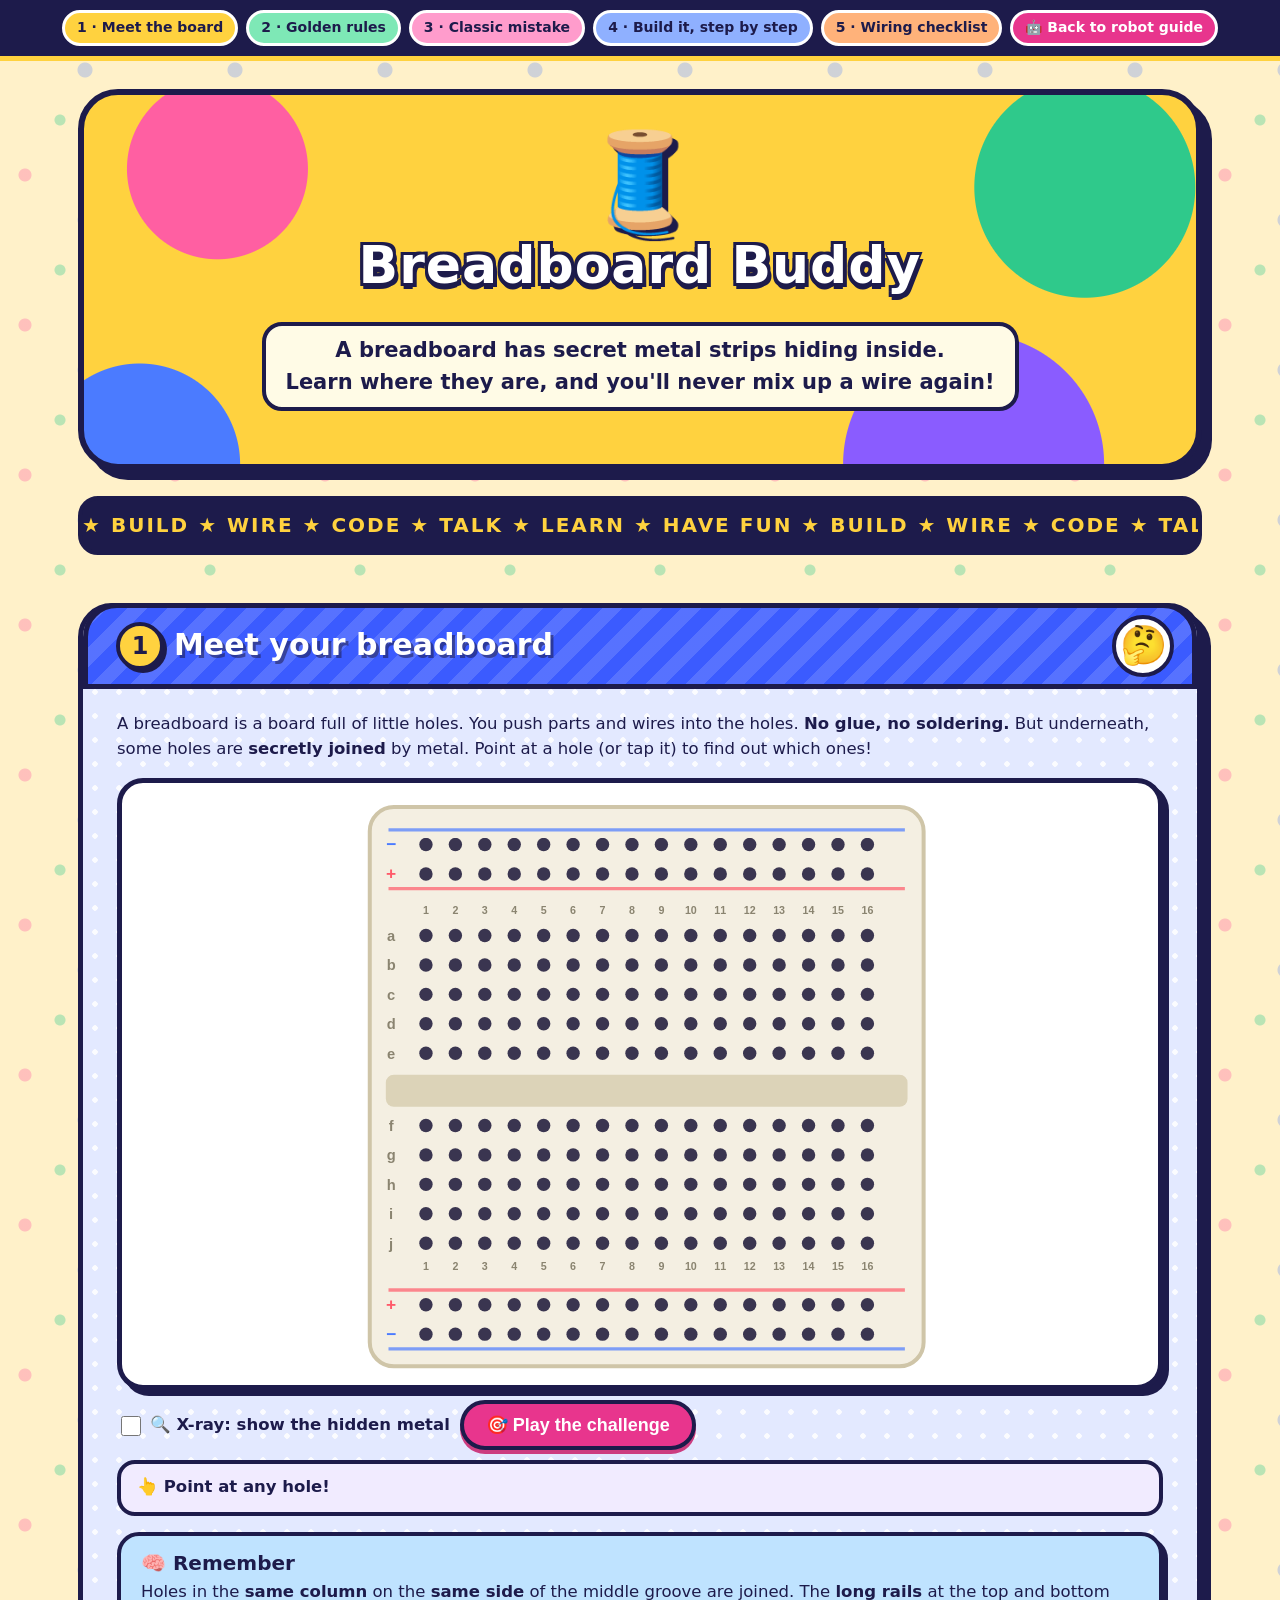
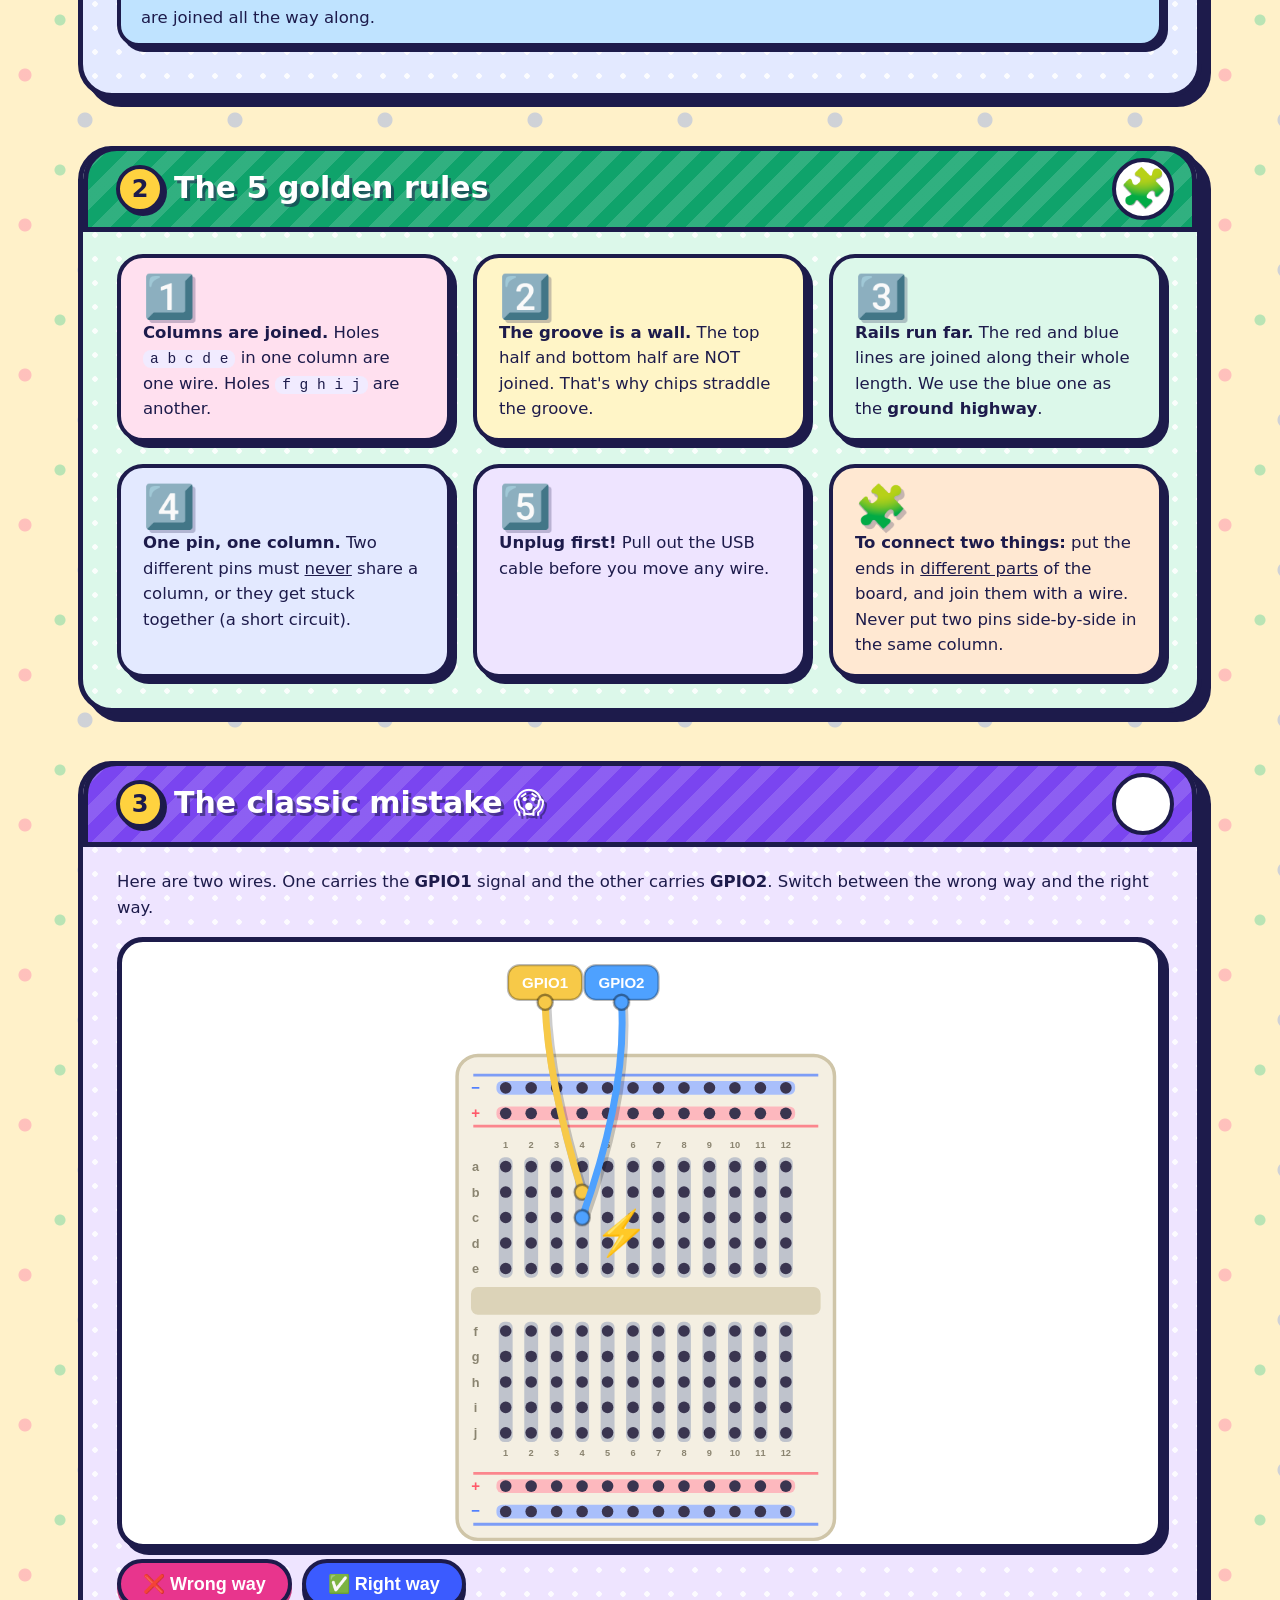
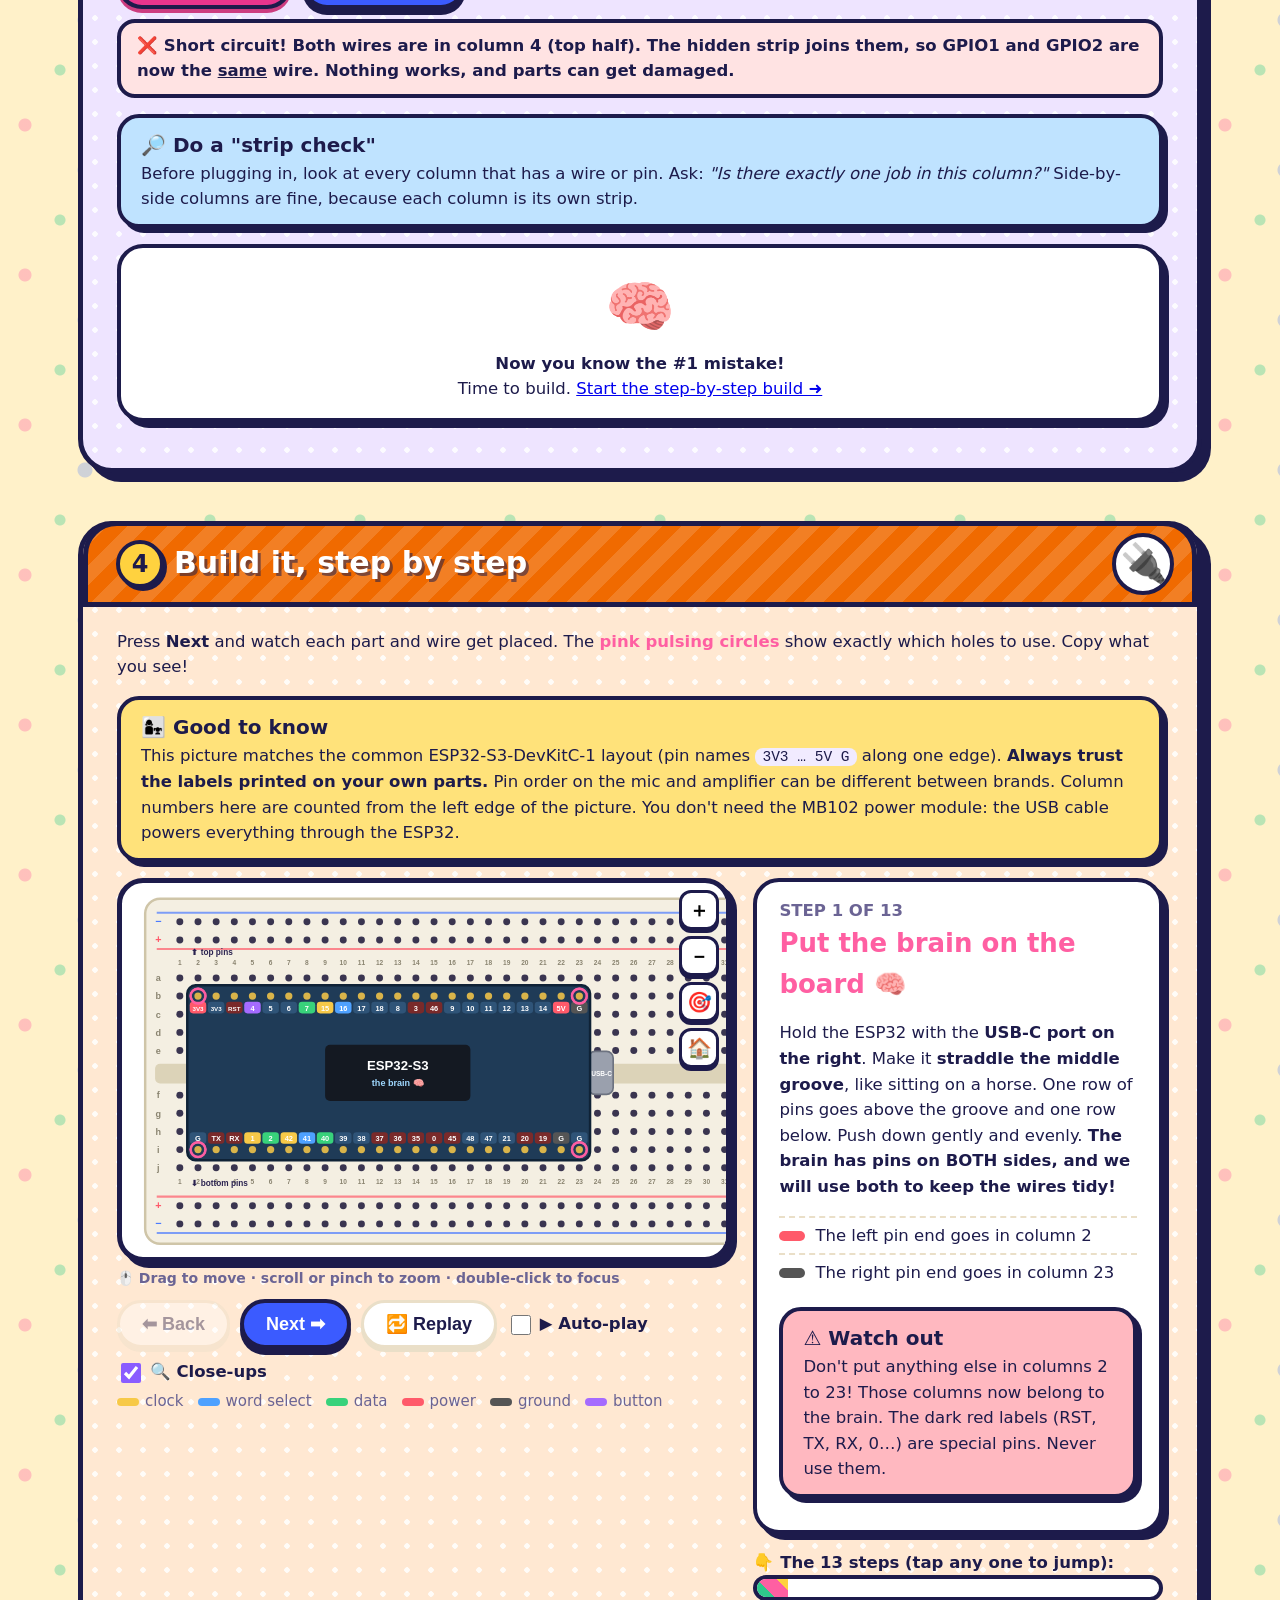
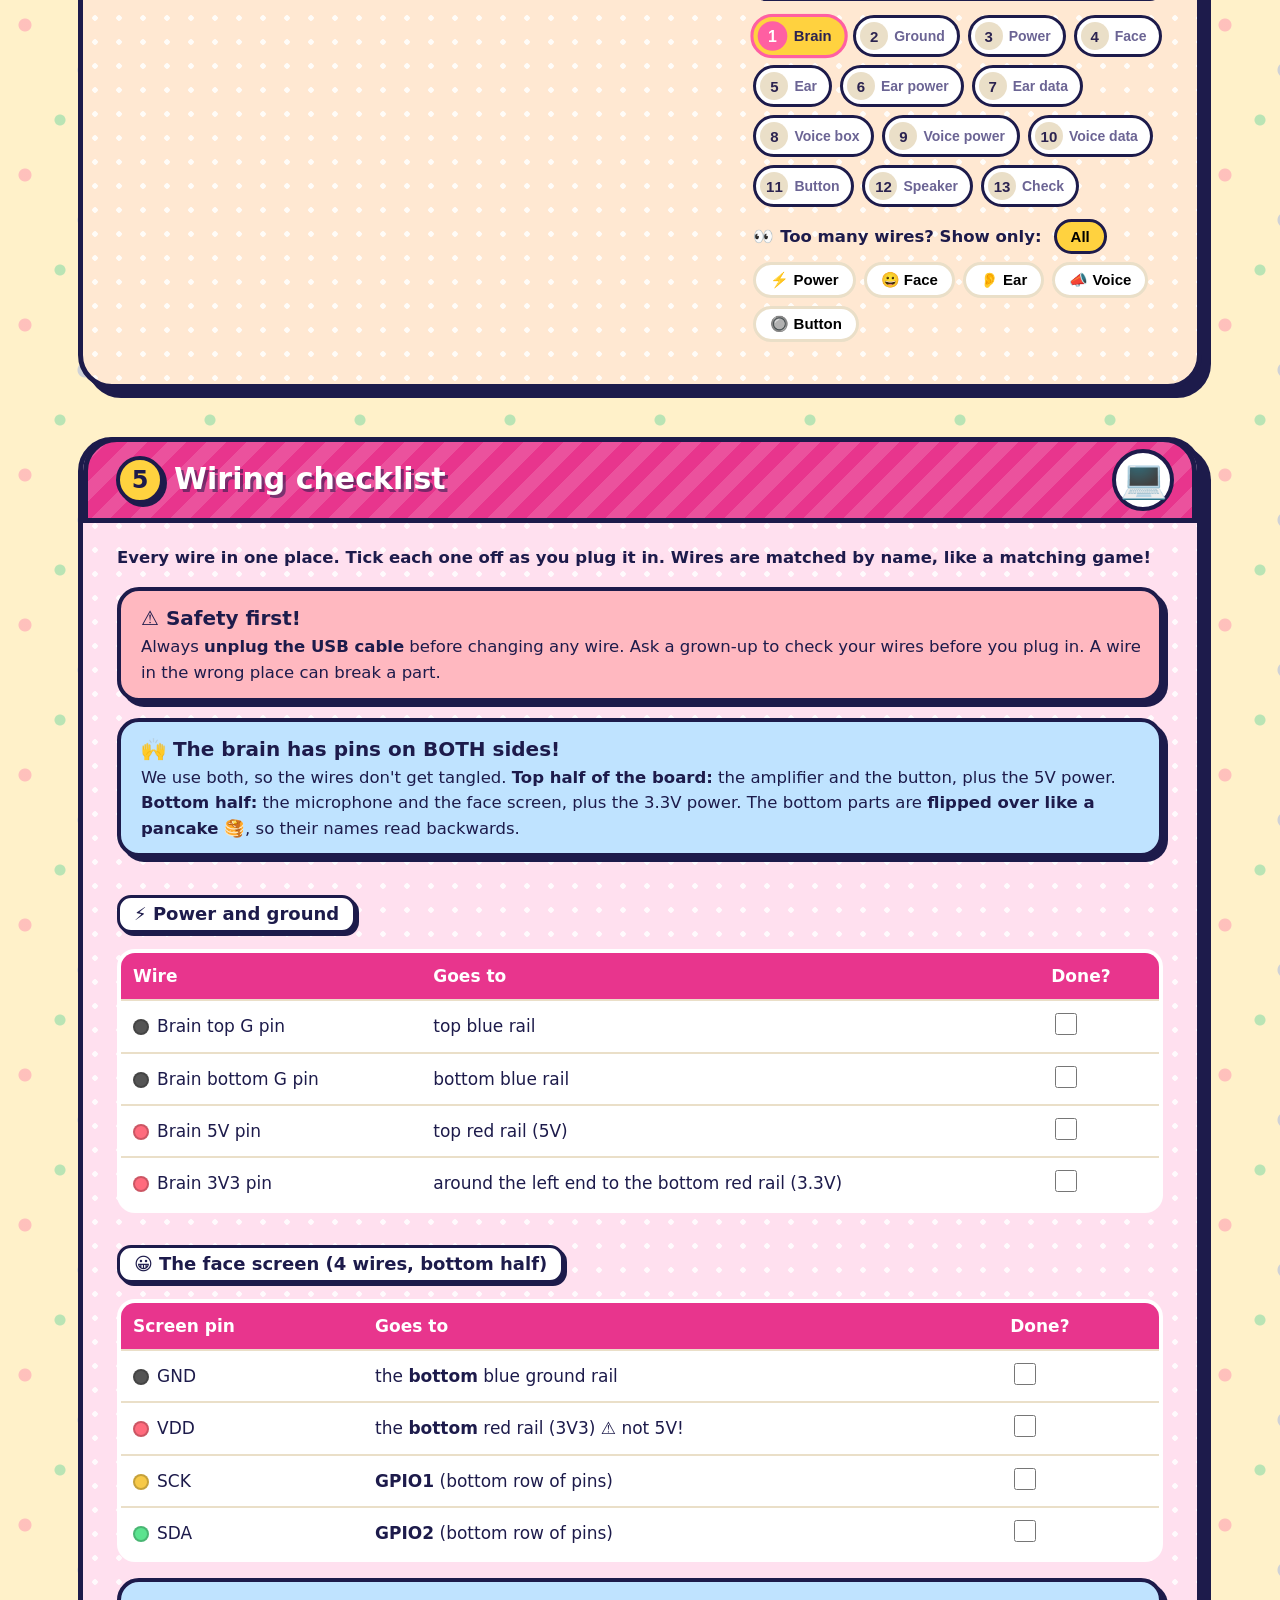
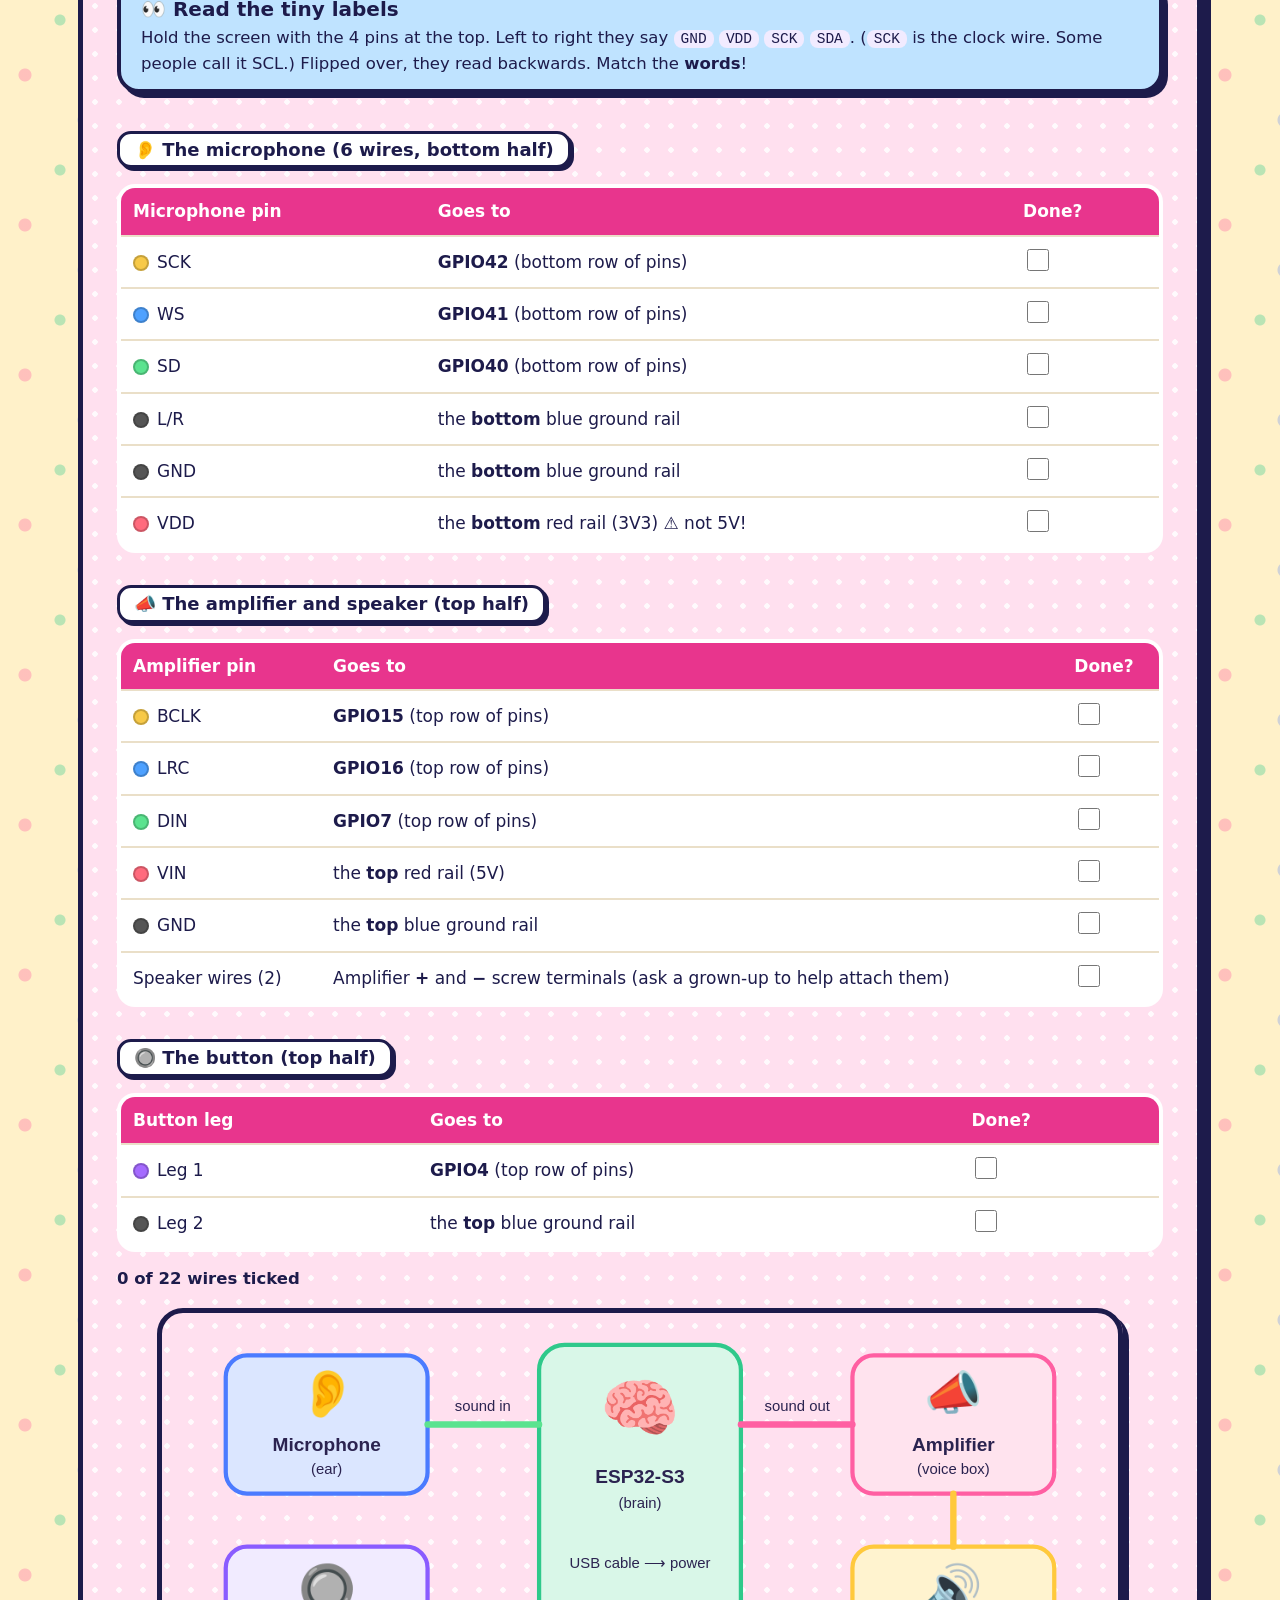
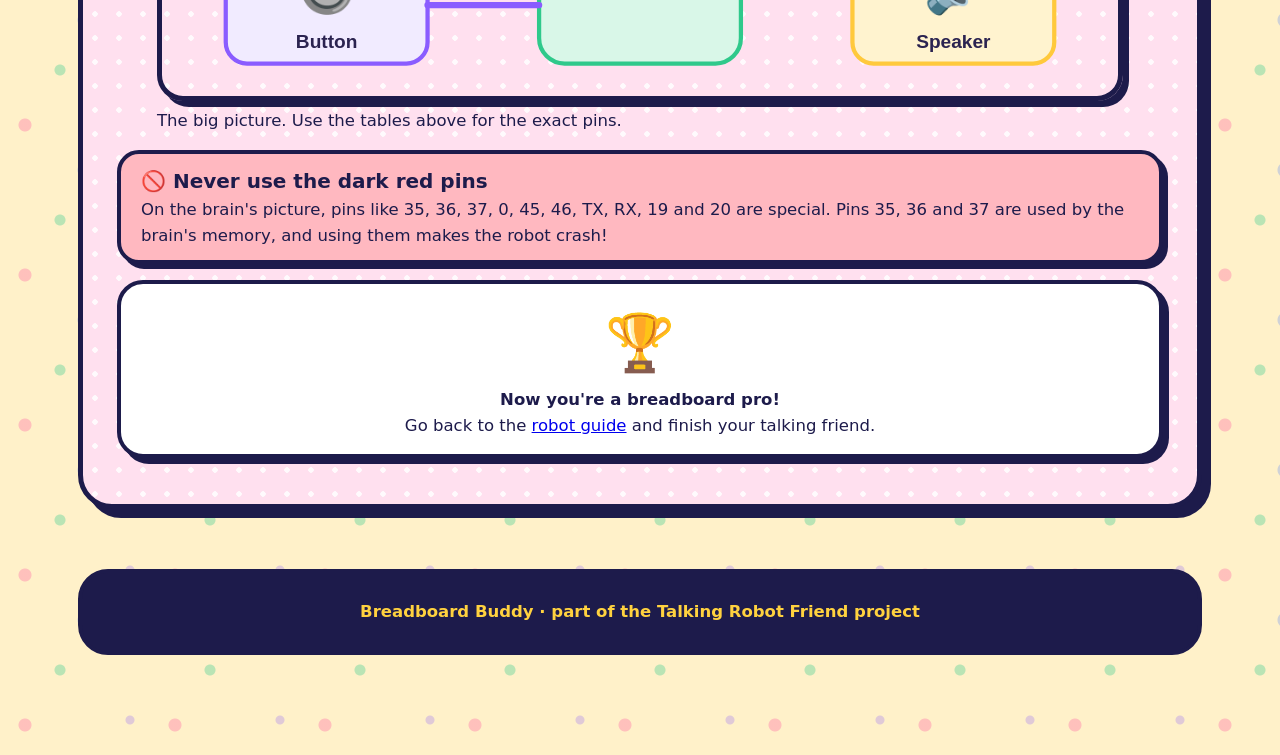
==== guide-breadboard.html @ 12add331 "Initial commit: AI Companion robot (ESP32-S3 + Gemini Live) with interactive guides" ====
<!DOCTYPE html>
<html lang="en">
<head>
<meta charset="utf-8">
<meta name="viewport" content="width=device-width, initial-scale=1">
<title>Breadboard Buddy — learn where every wire goes! 🧵</title>
<style>
:root{--bg:#fff8ec;--panel:#fff;--text:#2b2350;--muted:#6b6494;--pink:#ff5fa2;--blue:#4b7bff;--green:#2fc98b;--yellow:#ffc93c;--purple:#8a5cff;--border:#eadfc8;--red:#ff5a6a}
*{box-sizing:border-box}
html{scroll-behavior:smooth}
body{margin:0;background:var(--bg);color:var(--text);font:19px/1.65 "Trebuchet MS",system-ui,sans-serif}
.wrap{max-width:1000px;margin:0 auto;padding:0 20px 100px}
.topbar{position:sticky;top:0;z-index:9;background:#fffdf8ee;backdrop-filter:blur(6px);border-bottom:3px solid var(--yellow);padding:8px 14px;display:flex;gap:8px;flex-wrap:wrap;justify-content:center}
.topbar a{text-decoration:none;color:var(--text);font-weight:700;font-size:14px;padding:4px 12px;border-radius:99px;background:#fff;border:2px solid var(--border)}
.topbar a:hover{background:var(--yellow)}
.hero{text-align:center;padding:44px 0 10px}
.hero .big{font-size:80px;animation:bob 2s ease-in-out infinite}
@keyframes bob{50%{transform:translateY(-10px) rotate(4deg)}}
.hero h1{margin:6px 0;font-size:clamp(32px,6vw,52px);color:var(--purple);line-height:1.1}
.hero p{color:var(--muted);font-size:21px}
section{margin-top:54px}
h2{font-size:32px;margin:0 0 6px;color:var(--blue)}
h2 .n{display:inline-grid;place-items:center;width:44px;height:44px;border-radius:50%;background:var(--pink);color:#fff;margin-right:10px;font-size:23px}
h3{color:var(--purple);margin:22px 0 6px}
.card{background:#fff;border:4px solid var(--border);border-radius:24px;padding:16px 22px;margin:16px 0;box-shadow:0 6px 0 var(--border)}
.grid{display:grid;grid-template-columns:repeat(auto-fit,minmax(260px,1fr));gap:14px}
.grid .card{margin:0}
.rule .big{font-size:42px;line-height:1.1}
.tip,.safe,.grownup{border-radius:20px;padding:12px 18px;margin:16px 0;border:4px solid}
.tip{background:#eaf2ff;border-color:var(--blue)}.safe{background:#ffeaea;border-color:#ff6b6b}.grownup{background:#fff3cf;border-color:var(--yellow)}
.tip b,.safe b,.grownup b{display:block}
.board{width:100%;aspect-ratio:1.6;background:#fff;border:4px solid var(--border);border-radius:24px;display:block}
.boardsm{width:100%;background:#fff;border:4px solid var(--border);border-radius:24px;display:block}
.controls{display:flex;flex-wrap:wrap;gap:10px;align-items:center;margin:10px 0}
button.btn{font:700 18px "Trebuchet MS",sans-serif;border:0;border-radius:99px;padding:10px 22px;cursor:pointer;background:var(--blue);color:#fff;box-shadow:0 4px 0 #2e55c9}
button.btn:active{transform:translateY(3px);box-shadow:none}
button.btn.alt{background:#fff;color:var(--text);border:3px solid var(--border);box-shadow:0 4px 0 var(--border)}
button.btn.pink{background:var(--pink);box-shadow:0 4px 0 #cc3d80}
button.btn:disabled{opacity:.4;cursor:not-allowed}
.toggle{font-weight:700;cursor:pointer;user-select:none}
.toggle input{width:20px;height:20px;accent-color:var(--purple);vertical-align:middle}
.msg{min-height:3.4em;background:#f1ebff;border-radius:16px;padding:10px 16px;font-weight:700}
.msg.good{background:#dcfbe9}.msg.bad{background:#ffe3e3}
.dots{display:flex;gap:8px;flex-wrap:wrap;margin:14px 0 6px}
.dots button{font:700 14px "Trebuchet MS",sans-serif;display:flex;align-items:center;gap:6px;padding:4px 12px 4px 4px;border-radius:99px;border:3px solid var(--border);background:#fff;color:var(--muted);cursor:pointer}
.dots button b{display:grid;place-items:center;width:26px;height:26px;border-radius:50%;background:var(--border);color:var(--text);font-size:14px}
.dots button.on{border-color:var(--green);color:var(--text)}
.dots button.on b{background:var(--green);color:#fff}
.dots button.now{border-color:var(--pink);background:#fff0f7;color:var(--text);transform:scale(1.06)}
.dots button.now b{background:var(--pink);color:#fff}
.pbar{height:14px;background:#fff;border:3px solid var(--border);border-radius:99px;overflow:hidden}
.pbar i{display:block;height:100%;width:0;background:linear-gradient(90deg,var(--pink),var(--yellow),var(--green));transition:width .4s}
.stepcard h3{margin:0;font-size:26px;color:var(--pink)}
.where{list-style:none;padding:0;margin:8px 0}
.where li{display:flex;gap:10px;align-items:center;padding:5px 0;border-top:2px dashed var(--border)}
.where .sw{width:26px;height:10px;border-radius:9px;flex:none}
code,.hole{font-family:ui-monospace,Menlo,monospace;background:#f1ebff;padding:1px 7px;border-radius:8px;font-size:.88em;white-space:nowrap}
.legend{display:flex;gap:14px;flex-wrap:wrap;font-size:15px;margin:8px 0;color:var(--muted)}
.legend span::before{content:"";display:inline-block;width:22px;height:8px;border-radius:9px;margin-right:6px;background:var(--c)}
/* svg animation */
.drop{animation:drop .9s cubic-bezier(.3,1.5,.5,1) both}
@keyframes drop{from{transform:translateY(-70px);opacity:0}to{transform:none;opacity:1}}
.wire{stroke-dasharray:1;stroke-dashoffset:1;animation:draw 1.8s ease-in-out forwards}
@keyframes draw{to{stroke-dashoffset:0}}
.plug{opacity:0;animation:fade .3s forwards}
@keyframes fade{to{opacity:1}}
.ring{fill:none;stroke:#ff5fa2;stroke-width:3;transform-box:fill-box;transform-origin:center;animation:pulse 1.1s ease-out infinite}
@keyframes pulse{0%{transform:scale(.6);opacity:1}100%{transform:scale(2.2);opacity:0}}
.hole{}
circle.h{fill:#3a3550;transition:fill .12s}
circle.h.lit{fill:#ffc93c;stroke:#e59b00;stroke-width:2}
circle.h.star{fill:#ff5fa2}
.xray{opacity:0;transition:opacity .3s;pointer-events:none}
.showx .xray{opacity:1}
.strip.glow{animation:glow .5s infinite alternate}
@keyframes glow{to{fill:#ff5a6a;opacity:.9}}
.zap{animation:zap .35s infinite alternate;transform-box:fill-box;transform-origin:center}
@keyframes zap{to{transform:scale(1.4) rotate(12deg)}}
.flipdrop{animation:flipdrop 1.3s cubic-bezier(.3,1.2,.5,1) both}
@keyframes flipdrop{0%{transform:translateY(-70px) rotate(-180deg);opacity:0}30%{opacity:1}100%{transform:none;opacity:1}}
.old{opacity:.4}.ghost{opacity:.07}
.fltbar{display:flex;flex-wrap:wrap;gap:8px;align-items:center;margin:12px 0}
.fltbar b{margin-right:4px}
.fltbar button{font:700 15px "Trebuchet MS",sans-serif;padding:6px 14px;border-radius:99px;border:3px solid var(--border);background:#fff;cursor:pointer}
.fltbar button.on{background:#ffd23f;border-color:#1d1b4b}
 .dot{display:inline-block;width:16px;height:16px;border-radius:50%;vertical-align:middle;margin-right:8px;border:2px solid #0003}
table{width:100%;border-collapse:collapse;background:#fff;border-radius:16px;overflow:hidden;border:4px solid var(--border);font-size:17px;margin:10px 0}
th{background:var(--yellow);text-align:left;padding:10px 12px}
td{padding:9px 12px;border-top:2px solid var(--border)}
input.c{width:22px;height:22px;accent-color:var(--green)}
.boardwrap{position:relative}
.zoombar{position:absolute;top:12px;right:12px;display:flex;flex-direction:column;gap:6px}
.zoombar button{width:40px;height:40px;border-radius:12px;border:3px solid #1d1b4b;background:#fff;font:900 20px "Trebuchet MS",sans-serif;cursor:pointer;box-shadow:0 3px 0 #1d1b4b;padding:0;line-height:1}
.zoombar button:hover{background:#ffd23f}.zoombar button:active{transform:translateY(2px);box-shadow:none}
#buildBoard{touch-action:none;cursor:grab;user-select:none}#buildBoard.grab{cursor:grabbing}
.hint{font-size:14px;font-weight:700;color:var(--muted);margin:6px 0 0}
.buildgrid{display:grid;grid-template-columns:minmax(0,1.5fr) minmax(300px,1fr);gap:22px;align-items:start}
.bleft{position:sticky;top:60px;align-self:start}
.bleft .board{width:100%;max-height:calc(100vh - 210px)}
.bleft .controls{margin:10px 0 4px}
.bleft .legend{margin:4px 0 0}
.stepcard{margin-top:0}
.boardsm{max-height:68vh;margin:0 auto}
@media(max-width:1000px){
  .buildgrid{grid-template-columns:1fr}
  .bleft{top:50px;z-index:6;background:var(--bg);padding:6px 0 4px}
  .bleft .board{max-height:40vh}
}
footer{text-align:center;color:var(--muted);margin-top:60px}
</style>
<link rel="stylesheet" href="kids-theme.css">
</head>
<body>
<div class="topbar">
  <a href="#learn">1 · Meet the board</a><a href="#rules">2 · Golden rules</a><a href="#oops">3 · Classic mistake</a><a href="#build">4 · Build it, step by step</a><a href="#wires">5 · Wiring checklist</a><a class="hot" href="guide-kids.html">🤖 Back to robot guide</a>
</div>
<div class="wrap">

<header class="hero">
  <div class="big">🧵</div>
  <h1>Breadboard Buddy</h1>
  <p>A breadboard has <b>secret metal strips</b> hiding inside.<br>Learn where they are, and you'll never mix up a wire again!</p>
</header>
<div class="ticker"><span>★ BUILD ★ WIRE ★ CODE ★ TALK ★ LEARN ★ HAVE FUN ★ BUILD ★ WIRE ★ CODE ★ TALK ★ LEARN ★ HAVE FUN ★ BUILD ★ WIRE ★ CODE ★ TALK ★ LEARN ★ HAVE FUN ★ BUILD ★ WIRE ★ CODE ★ TALK ★ LEARN ★ HAVE FUN ★ BUILD ★ WIRE ★ CODE ★ TALK ★ LEARN ★ HAVE FUN ★ BUILD ★ WIRE ★ CODE ★ TALK ★ LEARN ★ HAVE FUN ★ BUILD ★ WIRE ★ CODE ★ TALK ★ LEARN ★ HAVE FUN ★ BUILD ★ WIRE ★ CODE ★ TALK ★ LEARN ★ HAVE FUN </span></div>

<!-- LEARN -->
<section id="learn">
  <h2><span class="n">1</span>Meet your breadboard</h2>
  <p>A breadboard is a board full of little holes. You push parts and wires into the holes. <b>No glue, no soldering.</b> But underneath, some holes are <b>secretly joined</b> by metal. Point at a hole (or tap it) to find out which ones!</p>
  <svg id="learnBoard" class="boardsm" viewBox="0 100 500 450"></svg>
  <div class="controls">
    <label class="toggle"><input type="checkbox" id="xr"> 🔍 X-ray: show the hidden metal</label>
    <button class="btn pink" id="chBtn">🎯 Play the challenge</button>
    <span id="score" style="font-weight:700"></span>
  </div>
  <div class="msg" id="learnMsg">👆 Point at any hole!</div>
  <div class="tip"><b>🧠 Remember</b>Holes in the <b>same column</b> on the <b>same side</b> of the middle groove are joined. The <b>long rails</b> at the top and bottom are joined all the way along.</div>
</section>

<!-- RULES -->
<section id="rules">
  <h2><span class="n">2</span>The 5 golden rules</h2>
  <div class="grid">
    <div class="card rule"><div class="big">1️⃣</div><b>Columns are joined.</b> Holes <code>a b c d e</code> in one column are one wire. Holes <code>f g h i j</code> are another.</div>
    <div class="card rule"><div class="big">2️⃣</div><b>The groove is a wall.</b> The top half and bottom half are NOT joined. That's why chips straddle the groove.</div>
    <div class="card rule"><div class="big">3️⃣</div><b>Rails run far.</b> The red and blue lines are joined along their whole length. We use the blue one as the <b>ground highway</b>.</div>
    <div class="card rule"><div class="big">4️⃣</div><b>One pin, one column.</b> Two different pins must <u>never</u> share a column, or they get stuck together (a short circuit).</div>
    <div class="card rule"><div class="big">5️⃣</div><b>Unplug first!</b> Pull out the USB cable before you move any wire.</div>
    <div class="card rule"><div class="big">🧩</div><b>To connect two things:</b> put the ends in <u>different parts</u> of the board, and join them with a wire. Never put two pins side-by-side in the same column.</div>
  </div>
</section>

<!-- OOPS -->
<section id="oops">
  <h2><span class="n">3</span>The classic mistake 😱</h2>
  <p>Here are two wires. One carries the <b>GPIO1</b> signal and the other carries <b>GPIO2</b>. Switch between the wrong way and the right way.</p>
  <svg id="oopsBoard" class="boardsm" viewBox="0 20 380 520"></svg>
  <div class="controls">
    <button class="btn pink" id="bad">❌ Wrong way</button>
    <button class="btn" id="good">✅ Right way</button>
  </div>
  <div class="msg" id="oopsMsg"></div>
  <div class="tip"><b>🔎 Do a "strip check"</b>Before plugging in, look at every column that has a wire or pin. Ask: <i>"Is there exactly one job in this column?"</i> Side-by-side columns are fine, because each column is its own strip.</div>
  <div class="card" style="text-align:center"><div style="font-size:56px">🧠</div><b>Now you know the #1 mistake!</b><br>Time to build. <a href="#build">Start the step-by-step build ➜</a></div>
</section>

<!-- BUILD -->
<section id="build">
  <h2><span class="n">4</span>Build it, step by step</h2>
  <p>Press <b>Next</b> and watch each part and wire get placed. The <span style="color:var(--pink);font-weight:800">pink pulsing circles</span> show exactly which holes to use. Copy what you see!</p>
  <div class="grownup"><b>👩‍👧 Good to know</b>This picture matches the common ESP32-S3-DevKitC-1 layout (pin names <code>3V3 … 5V G</code> along one edge). <b>Always trust the labels printed on your own parts.</b> Pin order on the mic and amplifier can be different between brands. Column numbers here are counted from the left edge of the picture. You don't need the MB102 power module: the USB cable powers everything through the ESP32.</div>

  <div class="buildgrid">
    <div class="bleft">
      <div class="boardwrap">
        <svg id="buildBoard" class="board" viewBox="0 0 1320 800"></svg>
        <div class="zoombar">
          <button id="zin" title="Zoom in">＋</button><button id="zout" title="Zoom out">－</button>
          <button id="zstep" title="Focus on this step">🎯</button><button id="zall" title="Show the whole board">🏠</button>
        </div>
      </div>
      <div class="hint">🖱️ Drag to move · scroll or pinch to zoom · double-click to focus</div>
      <div class="controls">
        <button class="btn alt" id="prev">⬅ Back</button>
        <button class="btn" id="next">Next ➡</button>
        <button class="btn alt" id="replay">🔁 Replay</button>
        <label class="toggle"><input type="checkbox" id="auto"> ▶ Auto-play</label>
        <label class="toggle"><input type="checkbox" id="zoomc" checked> 🔍 Close-ups</label>
      </div>
      <div class="legend">
        <span style="--c:#f7c948">clock</span><span style="--c:#4ea1ff">word select</span><span style="--c:#38d27b">data</span><span style="--c:#ff5a6a">power</span><span style="--c:#555">ground</span><span style="--c:#a56bff">button</span>
      </div>
    </div>
    <div class="bright">
      <div class="card stepcard">
        <div id="stepNum" style="color:var(--muted);font-weight:700"></div>
        <h3 id="stepTitle"></h3>
        <p id="stepSay"></p>
        <ul class="where" id="stepWhere"></ul>
        <div class="safe" id="stepOops" style="display:none"></div>
      </div>
      <div style="font-weight:800;margin-top:10px">👇 The 13 steps (tap any one to jump):</div>
      <div class="pbar"><i id="pfill"></i></div>
      <div class="dots" id="dots"></div>
      <div class="fltbar" id="flt"><b>👀 Too many wires? Show only:</b>
        <button class="on" data-f="all">All</button><button data-f="power">⚡ Power</button><button data-f="face">😀 Face</button><button data-f="ear">👂 Ear</button><button data-f="voice">📣 Voice</button><button data-f="button">🔘 Button</button>
      </div>
    </div>
  </div>
</section>

<!-- WIRE LIST -->
<section id="wires">
  <h2><span class="n">5</span>Wiring checklist</h2>
  <p class="lead">Every wire in one place. Tick each one off as you plug it in. Wires are matched by <b>name</b>, like a matching game!</p>
  <div class="safe"><b>⚠️ Safety first!</b>Always <b>unplug the USB cable</b> before changing any wire. Ask a grown-up to check your wires before you plug in. A wire in the wrong place can break a part.</div>
  <div class="tip"><b>🙌 The brain has pins on BOTH sides!</b>We use both, so the wires don't get tangled. <b>Top half of the board:</b> the amplifier and the button, plus the 5V power. <b>Bottom half:</b> the microphone and the face screen, plus the 3.3V power. The bottom parts are <b>flipped over like a pancake 🥞</b>, so their names read backwards.</div>

  <h3>⚡ Power and ground</h3>
  <table>
    <tr><th>Wire</th><th>Goes to</th><th>Done?</th></tr>
    <tr><td><span class="dot" style="background:#555"></span>Brain top G pin</td><td>top blue rail</td><td><input type="checkbox" class="c"></td></tr>
    <tr><td><span class="dot" style="background:#555"></span>Brain bottom G pin</td><td>bottom blue rail</td><td><input type="checkbox" class="c"></td></tr>
    <tr><td><span class="dot" style="background:#ff6b7d"></span>Brain 5V pin</td><td>top red rail (5V)</td><td><input type="checkbox" class="c"></td></tr>
    <tr><td><span class="dot" style="background:#ff6b7d"></span>Brain 3V3 pin</td><td>around the left end to the bottom red rail (3.3V)</td><td><input type="checkbox" class="c"></td></tr>
  </table>

  <h3>😀 The face screen (4 wires, bottom half)</h3>
  <table>
    <tr><th>Screen pin</th><th>Goes to</th><th>Done?</th></tr>
    <tr><td><span class="dot" style="background:#555"></span>GND</td><td>the <b>bottom</b> blue ground rail</td><td><input type="checkbox" class="c"></td></tr>
    <tr><td><span class="dot" style="background:#ff6b7d"></span>VDD</td><td>the <b>bottom</b> red rail (3V3) ⚠️ not 5V!</td><td><input type="checkbox" class="c"></td></tr>
    <tr><td><span class="dot" style="background:#f7c948"></span>SCK</td><td><b>GPIO1</b> (bottom row of pins)</td><td><input type="checkbox" class="c"></td></tr>
    <tr><td><span class="dot" style="background:#5be38f"></span>SDA</td><td><b>GPIO2</b> (bottom row of pins)</td><td><input type="checkbox" class="c"></td></tr>
  </table>
  <div class="tip"><b>👀 Read the tiny labels</b>Hold the screen with the 4 pins at the top. Left to right they say <code>GND</code> <code>VDD</code> <code>SCK</code> <code>SDA</code>. (<code>SCK</code> is the clock wire. Some people call it SCL.) Flipped over, they read backwards. Match the <b>words</b>!</div>

  <h3>👂 The microphone (6 wires, bottom half)</h3>
  <table>
    <tr><th>Microphone pin</th><th>Goes to</th><th>Done?</th></tr>
    <tr><td><span class="dot" style="background:#f7c948"></span>SCK</td><td><b>GPIO42</b> (bottom row of pins)</td><td><input type="checkbox" class="c"></td></tr>
    <tr><td><span class="dot" style="background:#4ea1ff"></span>WS</td><td><b>GPIO41</b> (bottom row of pins)</td><td><input type="checkbox" class="c"></td></tr>
    <tr><td><span class="dot" style="background:#5be38f"></span>SD</td><td><b>GPIO40</b> (bottom row of pins)</td><td><input type="checkbox" class="c"></td></tr>
    <tr><td><span class="dot" style="background:#555"></span>L/R</td><td>the <b>bottom</b> blue ground rail</td><td><input type="checkbox" class="c"></td></tr>
    <tr><td><span class="dot" style="background:#555"></span>GND</td><td>the <b>bottom</b> blue ground rail</td><td><input type="checkbox" class="c"></td></tr>
    <tr><td><span class="dot" style="background:#ff6b7d"></span>VDD</td><td>the <b>bottom</b> red rail (3V3) ⚠️ not 5V!</td><td><input type="checkbox" class="c"></td></tr>
  </table>

  <h3>📣 The amplifier and speaker (top half)</h3>
  <table>
    <tr><th>Amplifier pin</th><th>Goes to</th><th>Done?</th></tr>
    <tr><td><span class="dot" style="background:#f7c948"></span>BCLK</td><td><b>GPIO15</b> (top row of pins)</td><td><input type="checkbox" class="c"></td></tr>
    <tr><td><span class="dot" style="background:#4ea1ff"></span>LRC</td><td><b>GPIO16</b> (top row of pins)</td><td><input type="checkbox" class="c"></td></tr>
    <tr><td><span class="dot" style="background:#5be38f"></span>DIN</td><td><b>GPIO7</b> (top row of pins)</td><td><input type="checkbox" class="c"></td></tr>
    <tr><td><span class="dot" style="background:#ff6b7d"></span>VIN</td><td>the <b>top</b> red rail (5V)</td><td><input type="checkbox" class="c"></td></tr>
    <tr><td><span class="dot" style="background:#555"></span>GND</td><td>the <b>top</b> blue ground rail</td><td><input type="checkbox" class="c"></td></tr>
    <tr><td>Speaker wires (2)</td><td>Amplifier <b>+</b> and <b>−</b> screw terminals (ask a grown-up to help attach them)</td><td><input type="checkbox" class="c"></td></tr>
  </table>

  <h3>🔘 The button (top half)</h3>
  <table>
    <tr><th>Button leg</th><th>Goes to</th><th>Done?</th></tr>
    <tr><td><span class="dot" style="background:#a56bff"></span>Leg 1</td><td><b>GPIO4</b> (top row of pins)</td><td><input type="checkbox" class="c"></td></tr>
    <tr><td><span class="dot" style="background:#555"></span>Leg 2</td><td>the <b>top</b> blue ground rail</td><td><input type="checkbox" class="c"></td></tr>
  </table>

  <div class="fltbar" style="margin-top:14px"><b id="wcount">0 of 0 wires ticked</b></div>

  <figure>
    <svg viewBox="0 0 900 360">
      <g font-family="Trebuchet MS,sans-serif" font-size="18" text-anchor="middle" fill="#2b2350">
        <rect x="60" y="40" width="190" height="130" rx="20" fill="#dbe6ff" stroke="#4b7bff" stroke-width="4"/><text x="155" y="90" font-size="44">👂</text><text x="155" y="130" font-weight="700">Microphone</text><text x="155" y="152" font-size="14">(ear)</text>
        <rect x="355" y="30" width="190" height="300" rx="24" fill="#d9f7e8" stroke="#2fc98b" stroke-width="4"/><text x="450" y="110" font-size="60">🧠</text><text x="450" y="160" font-weight="700">ESP32-S3</text><text x="450" y="184" font-size="14">(brain)</text><text x="450" y="240" font-size="14">USB cable ⟶ power</text>
        <rect x="650" y="40" width="190" height="130" rx="20" fill="#ffe3ee" stroke="#ff5fa2" stroke-width="4"/><text x="745" y="90" font-size="44">📣</text><text x="745" y="130" font-weight="700">Amplifier</text><text x="745" y="152" font-size="14">(voice box)</text>
        <rect x="650" y="220" width="190" height="110" rx="20" fill="#fff3cf" stroke="#ffc93c" stroke-width="4"/><text x="745" y="275" font-size="44">🔊</text><text x="745" y="315" font-weight="700">Speaker</text>
        <rect x="60" y="220" width="190" height="110" rx="20" fill="#f1ebff" stroke="#8a5cff" stroke-width="4"/><text x="155" y="275" font-size="44">🔘</text><text x="155" y="315" font-weight="700">Button</text>
        <g stroke-width="6" fill="none" stroke-linecap="round"><path d="M250 105 H355" stroke="#5be38f"/><path d="M545 105 H650" stroke="#ff5fa2"/><path d="M745 170 V220" stroke="#ffc93c"/><path d="M250 275 H355" stroke="#8a5cff"/></g>
        <text x="302" y="92" font-size="14">sound in</text><text x="598" y="92" font-size="14">sound out</text>
      </g>
    </svg>
    <figcaption>The big picture. Use the tables above for the exact pins.</figcaption>
  </figure>
  <div class="safe"><b>🚫 Never use the dark red pins</b>On the brain's picture, pins like 35, 36, 37, 0, 45, 46, TX, RX, 19 and 20 are special. Pins 35, 36 and 37 are used by the brain's memory, and using them makes the robot crash!</div>
  <div class="card" style="text-align:center"><div style="font-size:56px">🏆</div><b>Now you're a breadboard pro!</b><br>Go back to the <a href="guide-kids.html">robot guide</a> and finish your talking friend.</div>
</section>

<footer>Breadboard Buddy · part of the Talking Robot Friend project</footer>
</div>

<script>
/* ---------- geometry ---------- */
const NS='http://www.w3.org/2000/svg', P=22;
const YO=110;  // extra room above the board for wire lanes
const Y={};Object.entries({bt:146,rt:168,a:214,b:236,c:258,d:280,e:302,f:356,g:378,h:400,i:422,j:444,rb:490,bb:512}).forEach(([k,v])=>Y[k]=v+YO);
const TOP=['a','b','c','d','e'], BOT=['f','g','h','i','j'], RAILS=['bt','rt','rb','bb'];
const COL={yellow:'#f7c948',blue:'#4ea1ff',green:'#38d27b',red:'#ff5a6a',gray:'#555',purple:'#a56bff',black:'#222'};
function el(tag,attrs,parent){const e=document.createElementNS(NS,tag);for(const k in attrs||{})e.setAttribute(k,attrs[k]);if(parent)parent.appendChild(e);return e}
function txt(parent,x,y,s,size,fill,anchor,extra){return el('text',Object.assign({x,y,'font-size':size||10,fill:fill||'#2b2350','text-anchor':anchor||'middle','font-family':'Trebuchet MS,sans-serif','font-weight':700},extra||{}),parent).appendChild(document.createTextNode(s)).parentNode}

function makeBoard(svg,c0,c1,opts={}){
  const X=c=>70+(c-c0)*P, pos=(c,r)=>[X(c),Y[r]];
  const L=X(c0)-42,R=X(c1)+42;
  el('rect',{x:L,y:Y.bt-28,width:R-L,height:418,rx:18,fill:'#f4efe2',stroke:'#cfc5a8','stroke-width':3},svg);
  el('rect',{x:L+12,y:Y.e+16,width:R-L-24,height:24,rx:6,fill:'#dcd3b8'},svg);
  // rail stripes
  [['bt',-11,'#4b7bff'],['rt',11,'#ff5a6a'],['rb',-11,'#ff5a6a'],['bb',11,'#4b7bff']].forEach(([r,o,c])=>el('line',{x1:L+14,x2:R-14,y1:Y[r]+o,y2:Y[r]+o,stroke:c,'stroke-width':2.5,opacity:.7},svg));
  [['bt','−'],['rt','+'],['rb','+'],['bb','−']].forEach(([r,s])=>txt(svg,L+16,Y[r]+4,s,13,s=='+'?'#ff5a6a':'#4b7bff'));
  // x-ray strips
  const xr=el('g',{class:'xray'},svg);
  for(let c=c0;c<=c1;c++){
    el('rect',{class:'strip',x:X(c)-6,y:Y.a-8,width:12,height:Y.e-Y.a+16,rx:5,fill:'#b7bcc8',opacity:.85},xr);
    el('rect',{class:'strip',x:X(c)-6,y:Y.f-8,width:12,height:Y.j-Y.f+16,rx:5,fill:'#b7bcc8',opacity:.85},xr);
  }
  RAILS.forEach(r=>el('rect',{x:X(c0)-8,y:Y[r]-6,width:X(c1)-X(c0)+16,height:12,rx:5,fill:r[0]=='b'&&r!='bt'||r=='bt'?'#9db8ff':'#ffb0b8',opacity:.85},xr));
  // labels
  if(opts.labels!==false){
    for(let c=c0;c<=c1;c++){txt(svg,X(c),Y.a-16,c,8,'#8a8470');txt(svg,X(c),Y.j+20,c,8,'#8a8470')}
    [...TOP,...BOT].forEach(r=>{txt(svg,L+16,Y[r]+4,r,11,'#8a8470')});
  }
  // holes
  const holes=el('g',{},svg);
  for(let c=c0;c<=c1;c++)[...TOP,...BOT,...RAILS].forEach(r=>{
    const h=el('circle',{class:'h',cx:X(c),cy:Y[r],r:opts.big?5:4.2,'data-c':c,'data-r':r},holes);
  });
  return {X,pos,holes};
}
function connected(c,r){ // list of [c,r] joined to this hole
  if(RAILS.includes(r)) return null; // handled separately
  const grp=TOP.includes(r)?TOP:BOT; return grp.map(x=>[c,x]);
}
function sameNet(h1,h2){
  const r1=h1.r,r2=h2.r;
  if(RAILS.includes(r1)||RAILS.includes(r2)) return r1==r2;
  return h1.c==h2.c && (TOP.includes(r1)==TOP.includes(r2));
}

/* ---------- wires ---------- */
function lanePath(x1,y1,x2,y2,ly){
  const dx=x2-x1, r=Math.min(7,Math.abs(dx)/2-1);
  if(r<2) return `M${x1} ${y1} V${ly} H${x2} V${y2}`;
  const d=Math.sign(dx), s1=Math.sign(ly-y1)||1, e1=Math.sign(y2-ly)||1;
  return `M${x1} ${y1} V${ly-s1*r} Q${x1} ${ly} ${x1+d*r} ${ly} H${x2-d*r} Q${x2} ${ly} ${x2} ${ly+e1*r} V${y2}`;
}
function drawWire(parent,p1,p2,color,lift=50,dx=0,anim=false,delay=0,lane=null,dOverride=null){
  const [x1,y1]=p1,[x2,y2]=p2;
  const g=el('g',{},parent);
  let d;
  if(dOverride) d=dOverride;
  else if(lane!=null) d=lanePath(x1,y1,x2,y2,lane);
  else{const mx=(x1+x2)/2+dx, my=(y1+y2)/2-lift*2; d=`M${x1} ${y1} Q${mx} ${my} ${x2} ${y2}`}
  const base={fill:'none','stroke-linecap':'round','stroke-linejoin':'round',pathLength:1};
  const anm=anim?{class:'wire',style:`animation-delay:${delay}s`}:{'stroke-dasharray':'none'};
  // light outline: where wires cross, the top wire is clearly separated from the one below
  if(lane!=null||dOverride)el('path',Object.assign({d,stroke:'#f4efe2','stroke-width':12},base,anm),g);
  el('path',Object.assign({d,stroke:'#0003','stroke-width':8,transform:'translate(1.5,2.5)'},base,anm),g);
  el('path',Object.assign({d,stroke:color,'stroke-width':6},base,anm),g);
  [p1,p2].forEach(p=>el('circle',{cx:p[0],cy:p[1],r:6.5,fill:color,stroke:'#0006','stroke-width':2,class:anim?'plug':'',style:anim?`animation-delay:${delay+1.6}s`:''},g));
  return g;
}

/* ================= LESSON 1: explore ================= */
(function(){
  const svg=document.getElementById('learnBoard');
  const b=makeBoard(svg,1,16,{big:true});
  svg.setAttribute('viewBox',`0 ${100+YO} ${b.X(16)+60} 450`);
  const msg=document.getElementById('learnMsg'), score=document.getElementById('score');
  const holes=[...svg.querySelectorAll('circle.h')];
  let mode='explore', target=null, wins=0, tries=0;
  const info=h=>({c:+h.dataset.c,r:h.dataset.r});
  const railName={bt:'the top blue (−) rail',rt:'the top red (+) rail',rb:'the bottom red (+) rail',bb:'the bottom blue (−) rail'};
  function clear(){holes.forEach(h=>h.classList.remove('lit'))}
  function light(a){clear();holes.forEach(h=>{if(sameNet(info(h),a))h.classList.add('lit')})}
  function explore(h){
    const a=info(h); light(a);
    if(RAILS.includes(a.r)) msg.innerHTML=`🚂 You're on ${railName[a.r]}. <u>Every hole</u> along this whole line is joined. Perfect for sharing ground!`;
    else{const grp=TOP.includes(a.r)?TOP:BOT;
      msg.innerHTML=`📍 Column <b>${a.c}</b>, row <b>${a.r}</b>. The hidden strip joins these 5 holes: <b>${grp.map(r=>a.c+r).join(', ')}</b>. Nothing else!`;}
  }
  function newTarget(){
    clear(); holes.forEach(h=>h.classList.remove('star'));
    const cand=holes.filter(h=>!RAILS.includes(h.dataset.r));
    target=cand[Math.floor(Math.random()*cand.length)]; target.classList.add('star');
    msg.className='msg'; msg.innerHTML='🎯 Click <b>any other hole</b> that is joined to the ⭐ pink hole!';
  }
  holes.forEach(h=>{
    h.addEventListener('mouseenter',()=>{if(mode=='explore')explore(h)});
    h.addEventListener('click',()=>{
      if(mode=='explore'){explore(h);return}
      const a=info(h), t=info(target);
      if(h===target){msg.className='msg bad';msg.innerHTML='That IS the ⭐ hole! Pick a different one.';return}
      tries++;
      if(sameNet(a,t)){wins++;light(t);msg.className='msg good';msg.innerHTML='✅ Yes! Same column, same side. The hidden metal joins them! Tap a hole for a new round…';setTimeout(()=>{newTarget()},1800)}
      else{
        const why=a.c!=t.c?'different columns':'the other side of the groove';
        msg.className='msg bad';msg.innerHTML=`❌ Not joined — that's ${why}. Look for the same column number on the same side of the groove.`}
      score.textContent=`Score: ${wins} / ${tries}`;
    });
  });
  svg.addEventListener('mouseleave',()=>{if(mode=='explore'){clear()}});
  document.getElementById('xr').addEventListener('change',e=>svg.classList.toggle('showx',e.target.checked));
  document.getElementById('chBtn').addEventListener('click',e=>{
    if(mode=='explore'){mode='challenge';e.target.textContent='🧭 Back to exploring';wins=tries=0;score.textContent='Score: 0 / 0';newTarget()}
    else{mode='explore';e.target.textContent='🎯 Play the challenge';holes.forEach(h=>h.classList.remove('star'));score.textContent='';msg.className='msg';msg.textContent='👆 Point at any hole!';clear()}
  });
})();

/* ================= BUILD STEPPER ================= */
(function(){
  const svg=document.getElementById('buildBoard');
  const B=makeBoard(svg,1,54), X=B.X, pos=B.pos;
  // what each rail carries (so kids never mix them up)
  [['rt','5V',COL.red],['rb','3V3',COL.red],['bt','GND','#4b7bff'],['bb','GND','#4b7bff']].forEach(([r,t,c])=>{
    el('rect',{x:X(54)+2,y:Y[r]-9,width:38,height:18,rx:6,fill:c},svg);txt(svg,X(54)+21,Y[r]+4,t,10,'#fff')});
  const gP=el('g',{},svg), gW=el('g',{},svg), gR=el('g',{},svg);

  /* ---- the ESP32 has pins on BOTH sides: top row (col 2..23) and bottom row ---- */
  const J1=['3V3','3V3','RST','4','5','6','7','15','16','17','18','8','3','46','9','10','11','12','13','14','5V','G'];
  const J3=['G','TX','RX','1','2','42','41','40','39','38','37','36','35','0','45','48','47','21','20','19','G','G'];
  const used1={2:COL.red,5:COL.purple,8:COL.green,9:COL.yellow,10:COL.blue,22:COL.red,23:COL.gray};
  const used3={5:COL.yellow,6:COL.green,7:COL.yellow,8:COL.blue,9:COL.green,22:COL.gray};
  const danger1=['RST','3','46'], danger3=['TX','RX','0','45','35','36','37','19','20'];

  /* ---- where the parts go ---- */
  // Top half (upright): amplifier + button.  Bottom half (flipped over): microphone + face screen.
  const AMP=['LRC','BCLK','DIN','GAIN','SD','GND','VIN'], AMP0=47;
  const MIC_UP=['SCK','WS','SD','L/R','VDD','GND'], MIC0=26;      // as printed on the part
  const OLED_UP=['GND','VDD','SCK','SDA'], OLED0=36;
  const MIC_FL=MIC_UP.slice().reverse(), OLED_FL=OLED_UP.slice().reverse(); // left-to-right once flipped over
  const sig={SCK:COL.yellow,BCLK:COL.yellow,WS:COL.blue,LRC:COL.blue,SD:COL.green,SDA:COL.green,DIN:COL.green,VDD:COL.red,VIN:COL.red,GND:COL.gray,'L/R':COL.gray};
  const ampC=n=>AMP0+AMP.indexOf(n), micC=n=>MIC0+MIC_FL.indexOf(n), oledC=n=>OLED0+OLED_FL.indexOf(n);
  const top={'3V3':2,'4':5,'7':8,'15':9,'16':10,'5V':22,'G':23};
  const bot={'1':5,'2':6,'42':7,'41':8,'40':9,'G':22};
  const T=n=>[top[n],'a'], Bt=n=>[bot[n],'j'];
  const BTN=[X(6),58], SPK=[X(49),612+YO];
  const AMP_T1=[X(48),460+YO], AMP_T2=[X(50),460+YO];

  /* ---- part drawers ---- */
  function partGroup(anim){return el('g',{class:anim?'drop':''},gP)}
  function pinRow(g,c0,labels,row){labels.forEach((n,i)=>{const [x,y]=pos(c0+i,row);el('circle',{cx:x,cy:y,r:4.4,fill:'#d9b44a'},g);
    el('rect',{x:x-11,y:y+8,width:22,height:14,rx:4,fill:sig[n]||'#8a8a8a'},g);txt(g,x,y+19,n,n.length>3?7:8.2,'#fff')})}
  // a part that is flipped over: starts the right way up, then spins 180 degrees into place
  function flipGroup(anim,cx,py,drawBody){
    const outer=el('g',{class:anim?'flipdrop':'',style:`transform-origin:${cx}px ${py}px;transform-box:view-box`},gP);
    drawBody(el('g',{transform:`rotate(180 ${cx} ${py})`},outer));
    return outer;
  }
  const draw={
    esp(anim){const g=partGroup(anim);
      const x1=X(2)-13,x2=X(23)+13,y1=Y.b-13,y2=Y.i+13;
      el('rect',{x:x2-2,y:(y1+y2)/2-26,width:30,height:52,rx:8,fill:'#9aa0ad',stroke:'#6d7380','stroke-width':2},g);
      txt(g,x2+14,(y1+y2)/2+4,'USB-C',8,'#fff');
      el('rect',{x:x1,y:y1,width:x2-x1,height:y2-y1,rx:10,fill:'#1f3b57',stroke:'#0f2236','stroke-width':3},g);
      el('rect',{x:X(9),y:(y1+y2)/2-34,width:X(17)-X(9),height:68,rx:6,fill:'#141922'},g);
      txt(g,(X(9)+X(17))/2,(y1+y2)/2-4,'ESP32-S3',16,'#fff');txt(g,(X(9)+X(17))/2,(y1+y2)/2+16,'the brain 🧠',11,'#9fd8ff');
      const chip=(x,y,n,fill)=>{el('rect',{x:x-10,y,width:20,height:14,rx:4,fill},g);txt(g,x,y+11,n,n.length>2?7.5:9,'#fff')};
      J1.forEach((n,i)=>{const c=2+i,[x,y]=pos(c,'b');el('circle',{cx:x,cy:y,r:4.4,fill:'#d9b44a'},g);
        chip(x,y+7,n,used1[c]||(danger1.includes(n)?'#7a2a2a':'#2f5478'))});
      J3.forEach((n,i)=>{const c=2+i,[x,y]=pos(c,'i');el('circle',{cx:x,cy:y,r:4.4,fill:'#d9b44a'},g);
        chip(x,y-21,n,used3[c]||(danger3.includes(n)?'#7a2a2a':'#2f5478'))});
      txt(g,X(2)-8,Y.a-28,'⬆ top pins',10,'#2b2350','start');
      txt(g,X(2)-8,Y.j+22,'⬇ bottom pins',10,'#2b2350','start');
    },
    amp(anim){const g=partGroup(anim);
      const x1=X(AMP0)-13,x2=X(AMP0+6)+13;
      el('rect',{x:x1,y:Y.e-8,width:x2-x1,height:170,rx:8,fill:'#b8322a',stroke:'#7d1f19','stroke-width':3},g);
      el('rect',{x:(x1+x2)/2-26,y:Y.g+6,width:52,height:36,rx:4,fill:'#141922'},g);txt(g,(x1+x2)/2,Y.g+28,'chip',10,'#fff');
      txt(g,(x1+x2)/2,Y.h+22,'Amplifier 📣',10,'#fff');
      pinRow(g,AMP0,AMP,'e');
      [[48,'+'],[50,'−']].forEach(([c,s])=>{const x=X(c);el('rect',{x:x-14,y:438+YO,width:28,height:22,rx:3,fill:'#2fa66a',stroke:'#1b6e45','stroke-width':2},g);txt(g,x,454+YO,s,13,'#fff')});
      txt(g,X(49),474+YO,'OUT+ / OUT−',9,'#fff');
    },
    mic(anim){
      const cx=(X(MIC0)+X(MIC0+5))/2, py=Y.f, x1=X(MIC0)-13, x2=X(MIC0+5)+13;
      const g=flipGroup(anim,cx,py,b=>{
        el('rect',{x:x1,y:py-8,width:x2-x1,height:118,rx:8,fill:'#2a4fb5',stroke:'#1b3580','stroke-width':3},b);
        el('circle',{cx,cy:py+52,r:17,fill:'#c9ced8',stroke:'#7b8190','stroke-width':3},b);el('circle',{cx,cy:py+52,r:6,fill:'#222'},b)});
      txt(g,cx,py-26,'Microphone 👂',10,'#fff');
      pinRow(g,MIC0,MIC_FL,'f');
      txt(g,cx,py-128,'🥞 flipped over',11,'#2b2350');
    },
    oled(anim){
      const cx=(X(OLED0)+X(OLED0+3))/2, py=Y.f, x1=cx-112, x2=cx+112;
      const g=flipGroup(anim,cx,py,b=>{
        el('rect',{x:x1,y:py-8,width:x2-x1,height:214,rx:10,fill:'#1c3f9e',stroke:'#0e2466','stroke-width':3},b);
        [[x1+16,py+190],[x2-16,py+190]].forEach(([mx,my])=>{el('circle',{cx:mx,cy:my,r:9,fill:'#dfe3ea',stroke:'#8b93a3','stroke-width':2},b);el('circle',{cx:mx,cy:my,r:4,fill:'#1c3f9e'},b)});
        el('rect',{x:x1+8,y:py+50,width:x2-x1-16,height:116,rx:4,fill:'#111',stroke:'#000','stroke-width':2},b);
        el('rect',{x:x1+8,y:py+50,width:x2-x1-16,height:28,rx:3,fill:'#1a1a12'},b);
        el('rect',{x:cx-62,y:py+92,width:30,height:44,rx:12,fill:'#5ec8ff'},b);el('rect',{x:cx+32,y:py+92,width:30,height:44,rx:12,fill:'#5ec8ff'},b);
        txt(b,cx-70,py+70,'READY',10,'#ffd84a')});
      txt(g,cx,py-22,'Face screen 😀',10,'#fff');
      pinRow(g,OLED0,OLED_FL,'f');
      txt(g,cx,py-232,'🥞 flipped over (upside down is OK!)',11,'#2b2350');
    },
    btn(anim){const g=partGroup(anim);
      el('circle',{cx:BTN[0],cy:BTN[1],r:30,fill:'#b7bcc8',stroke:'#7b8190','stroke-width':4},g);
      el('circle',{cx:BTN[0],cy:BTN[1],r:19,fill:'#a56bff'},g);txt(g,BTN[0],BTN[1]+4,'PUSH',9,'#fff');
      txt(g,BTN[0]+44,BTN[1]+4,'Button 🔘',12,'#2b2350','start');
    },
    spk(anim){const g=partGroup(anim);
      el('circle',{cx:SPK[0],cy:SPK[1],r:42,fill:'#222',stroke:'#666','stroke-width':5},g);
      el('circle',{cx:SPK[0],cy:SPK[1],r:16,fill:'#444'},g);el('circle',{cx:SPK[0],cy:SPK[1],r:5,fill:'#111'},g);
      txt(g,SPK[0]+60,SPK[1]+4,'Speaker 🔊',12,'#2b2350','start');
    }
  };

  /* ---- wires ---- */
  // straight short wire / lane wire (own straight line above or below the board) / feed wire around the left end
  const W=(a,b,color,grp)=>({k:'w',a,b,color,lift:0,dx:0,grp});
  const LT=n=>Y.bt-70+n*10, LB=n=>Y.bt-28+418+16+n*10;     // top lanes / bottom lanes (0 = closest to the board)
  const L=(a,b,color,lane,grp)=>({k:'w',a,b,color,lift:0,dx:0,lane,grp});
  const FEED=(a,b,color,grp)=>({k:'w',a,b,color,lift:0,dx:0,grp,feed:true});
  const feedPath=(p1,p2)=>{const [x1,y1]=p1,[x2,y2]=p2,yT=Y.a-16;
    return `M${x1} ${y1} V${yT+7} Q${x1} ${yT} ${x1-7} ${yT} H${x2+7} Q${x2} ${yT} ${x2} ${yT+7} V${y2}`};

  const STEPS=[
   {t:'Put the brain on the board 🧠',
    say:'Hold the ESP32 with the <b>USB-C port on the right</b>. Make it <b>straddle the middle groove</b>, like sitting on a horse. One row of pins goes above the groove and one row below. Push down gently and evenly. <b>The brain has pins on BOTH sides, and we will use both to keep the wires tidy!</b>',
    where:[['The left pin end goes in column 2',COL.red],['The right pin end goes in column 23',COL.gray]],
    oops:'Don\'t put anything else in columns 2 to 23! Those columns now belong to the brain. The dark red labels (RST, TX, RX, 0…) are special pins. Never use them.',
    items:[{k:'part',n:'esp'}], rings:[[2,'b'],[23,'b'],[2,'i'],[23,'i']]},
   {t:'Make two ground highways 🛣️',
    say:'Ground (GND) is the "return road" for electricity. Everything needs to reach it. Make <b>two</b> highways: a <b>top</b> one from the brain\'s top <b>G</b> pin to the top blue rail, and a <b>bottom</b> one from the bottom <b>G</b> pin to the bottom blue rail.',
    where:[['Top: G pin (col 23, row a) → top blue rail',COL.gray],['Bottom: G pin (col 22, row j) → bottom blue rail',COL.gray]],
    oops:'Blue rail = ground only. Some long boards have rails that are <b>split in the middle</b>. Ask a grown-up to check with a multimeter (continuity mode) that the top blue rail is joined from column 7 to column 52, and the bottom blue rail from column 22 to column 39. If not, add one extra bridging wire.',
    items:[W([23,'a'],[23,'bt'],COL.gray,'power'),W([22,'j'],[22,'bb'],COL.gray,'power')]},
   {t:'Make two power highways ⚡',
    say:'The <b>top red rail is 5V</b> (strong power for the loud amplifier). The <b>bottom red rail is 3.3V</b> (gentle power for the microphone and face screen). The 3V3 wire goes around the left end of the brain to reach the bottom.',
    where:[['Red: 5V pin (col 22, row a) → top red rail',COL.red],['Red: 3V3 pin (col 2, row a) → around the left end → bottom red rail (col 1)',COL.red]],
    oops:'The two red rails are <b>different</b>! Top = 5V, bottom = 3.3V. Never join them, and never put 5V on the mic or face screen.',
    items:[W([22,'a'],[22,'rt'],COL.red,'power'),FEED([2,'a'],[1,'rb'],COL.red,'power')]},
   {t:'Give it a face! 😀',
    say:'The little OLED screen is your robot\'s <b>face</b>. It goes on the <b>bottom half</b>. <b>Flip it over like a pancake 🥞</b> so its pins point up toward the groove, then push the 4 pins into row <b>f</b>, columns <b>36 to 39</b>. The screen will be upside down and that\'s OK. The robot\'s software turns the picture around!',
    where:[['Pins → row f, columns 36 to 39. Left to right they now say SDA, SCK, VDD, GND',COL.green],['Red: bottom red rail → VDD (col 38, row j)',COL.red],['Gray: GND (col 39, row j) → bottom blue rail',COL.gray],['Green: bottom pin 2 (col 6, row j) → SDA (col 36, row j)',COL.green],['Yellow: bottom pin 1 (col 5, row j) → SCK (col 37, row j)',COL.yellow]],
    oops:'Flipped over, the pin order is backwards from the photo: <b>SDA, SCK, VDD, GND</b>. Read the words on YOUR screen. Swapping VDD and GND can break it!',
    items:[{k:'part',n:'oled'},W([oledC('VDD'),'rb'],[oledC('VDD'),'j'],COL.red,'face'),W([oledC('GND'),'j'],[oledC('GND'),'bb'],COL.gray,'face'),
           L(Bt('2'),[oledC('SDA'),'j'],COL.green,LB(3),'face'),L(Bt('1'),[oledC('SCK'),'j'],COL.yellow,LB(4),'face')],
    rings:[[36,'f'],[39,'f']]},
   {t:'Add the ear 👂 (microphone)',
    say:'Also on the <b>bottom half</b>. <b>Flip it over like a pancake 🥞</b> and push its 6 pins into row <b>f</b>, columns <b>26 to 31</b>. It is far from the face screen, so no column is shared.',
    where:[['Pins → row f, columns 26 to 31. Left to right they now say GND, VDD, L/R, SD, WS, SCK',COL.green]],
    oops:'Check: the mic must NOT be in the same columns as the brain (2–23) or the face (36–39).',
    items:[{k:'part',n:'mic'}], rings:[[26,'f'],[31,'f']]},
   {t:'Power the microphone ⚡',
    say:'The mic drinks <b>3.3 volts</b>. Connect its <b>VDD</b> to the bottom red rail (red wire). Ground it: <b>GND</b> to the bottom blue rail. Then tie <b>L/R</b> to the bottom blue rail too, to say "use the left channel".',
    where:[['Red: bottom red rail → VDD (col 27, row j)',COL.red],['Gray: GND (col 26, row j) → bottom blue rail',COL.gray],['Gray: L/R (col 28, row j) → bottom blue rail',COL.gray]],
    oops:'VDD must go to the <b>bottom</b> red rail (3.3V). The top one is 5V and can damage the mic!',
    items:[W([micC('VDD'),'rb'],[micC('VDD'),'j'],COL.red,'ear'),W([micC('GND'),'j'],[micC('GND'),'bb'],COL.gray,'ear'),W([micC('L/R'),'j'],[micC('L/R'),'bb'],COL.gray,'ear')]},
   {t:'Hook up the microphone\'s signals 🎤',
    say:'Three thin wires carry sound data from the mic to the brain\'s <b>bottom</b> pins: <b>pin 42 → SCK</b>, <b>pin 41 → WS</b>, <b>pin 40 → SD</b>. They run along their own lanes under the board.',
    where:[['Yellow: pin 42 (col 7, row j) → SCK (col 31, row j)',COL.yellow],['Blue: pin 41 (col 8, row j) → WS (col 30, row j)',COL.blue],['Green: pin 40 (col 9, row j) → SD (col 29, row j)',COL.green]],
    oops:'Match the <b>words</b> on the mic, not the order. Wires never touch where they run in lanes.',
    items:[L(Bt('42'),[micC('SCK'),'j'],COL.yellow,LB(2),'ear'),L(Bt('41'),[micC('WS'),'j'],COL.blue,LB(1),'ear'),L(Bt('40'),[micC('SD'),'j'],COL.green,LB(0),'ear')]},
   {t:'Add the voice box 📣 (amplifier)',
    say:'The amplifier goes on the <b>top half</b>, right way up. Push its 7 pins into row <b>e</b>, columns <b>47 to 53</b>. The speaker wires will come out of its green screw blocks.',
    where:[['First pin (LRC) → column 47, row e',COL.blue],['Last pin (VIN) → column 53, row e',COL.red]],
    oops:'The <code>GAIN</code> and <code>SD</code> pins stay empty. No wires there!',
    items:[{k:'part',n:'amp'}], rings:[[47,'e'],[53,'e']]},
   {t:'Power the amplifier ⚡',
    say:'The amplifier needs the strong <b>5V</b>. Connect its <b>VIN</b> to the <b>top</b> red rail, and its <b>GND</b> to the top blue rail.',
    where:[['Red: top red rail (5V) → VIN (col 53, row b)',COL.red],['Gray: GND (col 52, row b) → top blue rail',COL.gray]],
    oops:'Mixing up VIN and GND can break the amplifier. Red = power, gray = ground. Double check with a grown-up!',
    items:[W([ampC('VIN'),'rt'],[ampC('VIN'),'b'],COL.red,'voice'),W([ampC('GND'),'b'],[ampC('GND'),'bt'],COL.gray,'voice')]},
   {t:'Hook up the amplifier\'s signals 📡',
    say:'Three data wires take the voice from the brain\'s <b>top</b> pins to the amp: <b>pin 16 → LRC</b>, <b>pin 15 → BCLK</b>, <b>pin 7 → DIN</b>.',
    where:[['Blue: pin 16 (col 10, row a) → LRC (col 47, row b)',COL.blue],['Yellow: pin 15 (col 9, row a) → BCLK (col 48, row b)',COL.yellow],['Green: pin 7 (col 8, row a) → DIN (col 49, row b)',COL.green]],
    oops:'Careful! LRC and BCLK sit next to each other. Read the little labels on the amp before you plug in.',
    items:[L(T('16'),[ampC('LRC'),'b'],COL.blue,LT(2),'voice'),L(T('15'),[ampC('BCLK'),'b'],COL.yellow,LT(1),'voice'),L(T('7'),[ampC('DIN'),'b'],COL.green,LT(0),'voice')]},
   {t:'Add the big button 🔘',
    say:'The button has two legs. One goes to brain pin <b>4</b> and the other goes to the <b>top blue ground rail</b>. When you push it, pin 4 touches ground, and the brain knows you want to talk!',
    where:[['Purple: leg 1 → pin 4 (col 5, row a)',COL.purple],['Gray: leg 2 → top blue rail (col 7)',COL.gray]],
    oops:'The button is not on the breadboard. Only its two wires are.',
    items:[{k:'part',n:'btn'},W([BTN[0]-22,BTN[1]+30],T('4'),COL.purple,'button'),W([BTN[0]+22,BTN[1]+30],[7,'bt'],COL.gray,'button')]},
   {t:'Connect the speaker 🔊',
    say:'The speaker has 2 wires. Ask a grown-up to help you screw them into the green <b>OUT+</b> and <b>OUT−</b> blocks on the amplifier. Turn the little screw to the left to open, slide the bare wire in, and tighten to the right.',
    where:[['Red wire: speaker + → amp OUT+',COL.red],['Black wire: speaker − → amp OUT−',COL.black]],
    oops:'If the sound is weird, swap the two speaker wires. It cannot hurt anything.',
    items:[{k:'part',n:'spk'},W([SPK[0]-16,SPK[1]-40],AMP_T1,COL.red,'voice'),W([SPK[0]+16,SPK[1]-40],AMP_T2,COL.black,'voice')]},
   {t:'Final strip check ✅',
    say:'Look at your board. <b>Every column should have ONE job.</b> Too many wires? Use the buttons under the picture to show just one part\'s wires. Then ask a grown-up to double-check before plugging in the USB cable!',
    where:[['Brain in columns 2–23. Face in 36–39 and mic in 26–31, both on the BOTTOM and flipped over',COL.green],['Amplifier in 47–53 on the TOP, right way up',COL.green],['Top red rail = 5V (amp only). Bottom red rail = 3.3V (mic and face)',COL.red],['Blue rails: 2 on the brain, plus face, mic ×2, amp, button',COL.gray]],
    oops:'',
    items:[], rings:[]}
  ];

  /* ---------- rendering ---------- */
  const dots=document.getElementById('dots');
  const SHORT=['Brain','Ground','Power','Face','Ear','Ear power','Ear data','Voice box','Voice power','Voice data','Button','Speaker','Check'];
  STEPS.forEach((s,i)=>{const d=document.createElement('button');d.title=s.t;d.innerHTML=`<b>${i+1}</b>${SHORT[i]}`;d.onclick=()=>go(i);dots.appendChild(d)});
  let cur=0, flt='all', closeUp=true, vb=[0,0,1320,800], tvb=[0,0,1320,800], raf=null;
  const LAST=STEPS.length-1;
  const pt=p=>Array.isArray(p)?(typeof p[1]==='string'?pos(p[0],p[1]):p):p;

  function drawItem(it,anim,delay,old){
    if(it.k=='part'){draw[it.n](anim);return}
    const p1=pt(it.a),p2=pt(it.b);
    const g=drawWire(gW,p1,p2,it.color,it.lift,it.dx,anim,delay,it.lane==null?null:it.lane,it.feed?feedPath(p1,p2):null);
    const cls=[];
    if(flt!=='all'&&it.grp!==flt)cls.push('ghost'); else if(old&&flt==='all')cls.push('old');
    if(cls.length)g.setAttribute('class',cls.join(' '));
  }
  function stepPoints(s){
    const pts=[], cxo=(X(OLED0)+X(OLED0+3))/2;
    s.items.forEach(it=>{
      if(it.k=='part'){
        const r={esp:[X(2)-20,Y.b-20,X(23)+50,Y.i+20],mic:[X(MIC0)-20,Y.f-150,X(MIC0+5)+20,Y.f+90],amp:[X(AMP0)-20,Y.e-20,X(AMP0+6)+20,480+YO],oled:[cxo-130,Y.f-250,cxo+130,Y.f+90],btn:[BTN[0]-70,BTN[1]-40,BTN[0]+140,BTN[1]+40],spk:[SPK[0]-60,SPK[1]-60,SPK[0]+140,SPK[1]+60]}[it.n];
        pts.push([r[0],r[1]],[r[2],r[3]]);
      }else{const a=pt(it.a),b=pt(it.b);pts.push(a,b);if(it.lane!=null)pts.push([a[0],it.lane],[b[0],it.lane]);else if(it.feed)pts.push([X(1),Y.a-16]);}
    });
    return pts;
  }
  function fit(pts,minW=420,margin=70){
    if(!pts.length)return[0,30,1320,800];
    let x1=Math.min(...pts.map(p=>p[0]))-margin,x2=Math.max(...pts.map(p=>p[0]))+margin,y1=Math.min(...pts.map(p=>p[1]))-margin,y2=Math.max(...pts.map(p=>p[1]))+margin;
    let w=Math.max(x2-x1,minW),h=Math.max(y2-y1,w/1.6);
    if(w/h<1.6)w=h*1.6;else h=w/1.6;
    const cx=(x1+x2)/2,cy=(y1+y2)/2;
    return[cx-w/2,cy-h/2,w,h];
  }
  function animateVB(){
    cancelAnimationFrame(raf);
    const tick=()=>{let done=true;
      for(let i=0;i<4;i++){vb[i]+=(tvb[i]-vb[i])*.045;if(Math.abs(tvb[i]-vb[i])>.5)done=false}
      svg.setAttribute('viewBox',vb.map(v=>v.toFixed(1)).join(' '));
      if(!done)raf=requestAnimationFrame(tick)};
    tick();
  }
  function ring(c,r){const [x,y]=Array.isArray(c)?pt(c):pos(c,r);el('circle',{class:'ring',cx:x,cy:y,r:9},gR);el('circle',{cx:x,cy:y,r:9,fill:'none',stroke:'#ff5fa2','stroke-width':2.5},gR)}
  // ---- you can drag and zoom the picture yourself ----
  function setVB(v){vb=v.slice();tvb=v.slice();svg.setAttribute('viewBox',vb.map(n=>n.toFixed(1)).join(' '))}
  function stopCam(){camTimers.forEach(clearTimeout);camTimers=[];cancelAnimationFrame(raf);tvb=vb.slice()}   // you take over the camera
  const toSvg=(cx,cy)=>{const q=svg.createSVGPoint();q.x=cx;q.y=cy;return q.matrixTransform(svg.getScreenCTM().inverse())};
  function zoomAt(cx,cy,f){stopCam();const q=toSvg(cx,cy),w=vb[2]*f;if(w<140||w>2400)return;setVB([q.x-(q.x-vb[0])*f,q.y-(q.y-vb[1])*f,w,vb[3]*f])}
  const ptrs=new Map();
  svg.addEventListener('pointerdown',e=>{svg.setPointerCapture(e.pointerId);ptrs.set(e.pointerId,{x:e.clientX,y:e.clientY});stopCam();svg.classList.add('grab')});
  svg.addEventListener('pointermove',e=>{
    const prev=ptrs.get(e.pointerId);if(!prev)return;const now={x:e.clientX,y:e.clientY};
    if(ptrs.size===1){const k=svg.getScreenCTM().a;setVB([vb[0]-(now.x-prev.x)/k,vb[1]-(now.y-prev.y)/k,vb[2],vb[3]])}
    else if(ptrs.size===2){const other=[...ptrs.entries()].find(([id])=>id!==e.pointerId)[1];
      const d0=Math.hypot(prev.x-other.x,prev.y-other.y),d1=Math.hypot(now.x-other.x,now.y-other.y);
      if(d0>0&&d1>0)zoomAt((now.x+other.x)/2,(now.y+other.y)/2,d0/d1)}
    ptrs.set(e.pointerId,now)});
  ['pointerup','pointercancel'].forEach(t=>svg.addEventListener(t,e=>{ptrs.delete(e.pointerId);if(!ptrs.size)svg.classList.remove('grab')}));
  svg.addEventListener('wheel',e=>{e.preventDefault();zoomAt(e.clientX,e.clientY,Math.exp(e.deltaY*(e.ctrlKey?0.01:0.0018)))},{passive:false});
  svg.addEventListener('dblclick',()=>{stopCam();camTo(fit(stepPoints(STEPS[cur])))});
  const centre=()=>{const r=svg.getBoundingClientRect();return[r.left+r.width/2,r.top+r.height/2]};
  document.getElementById('zin').onclick=()=>zoomAt(...centre(),1/1.4);
  document.getElementById('zout').onclick=()=>zoomAt(...centre(),1.4);
  document.getElementById('zstep').onclick=()=>{stopCam();camTo(fit(stepPoints(STEPS[cur])))};
  document.getElementById('zall').onclick=()=>{stopCam();camTo([0,20,1320,800])};

  // ---- camera: zoom in close so the connector names are easy to read, and follow each wire ----
  let camTimers=[];
  const camTo=r=>{tvb=r;animateVB()};
  const focusPt=p=>{const w=380,h=w/1.6,cy=p[1]+(p[1]<Y.e?45:(p[1]>Y.f?-45:0));return[p[0]-w/2,cy-h/2,w,h]};
  const dist=(a,b)=>Math.hypot(a[0]-b[0],a[1]-b[1]);
  const isFar=it=>it.k=='w'&&dist(pt(it.a),pt(it.b))>380;
  let stepSecs=3;   // how long the current step's animation lasts (used by auto-play)
  function render(n,anim){
    camTimers.forEach(clearTimeout);camTimers=[];
    gP.innerHTML='';gW.innerHTML='';gR.innerHTML='';
    const timeline=[];   // [seconds, camera rectangle]
    let endT=0;
    for(let k=0;k<=n;k++){
      const s=STEPS[k],a=(k===n)&&anim;
      let d=s.items.some(it=>it.k=='part')?1.4:0.3;
      s.items.forEach(it=>{
        drawItem(it,a,d,k<n&&n!==LAST);
        if(a&&it.k=='w'){
          const A=pt(it.a),B=pt(it.b), lane=it.lane!=null?[[A[0],it.lane],[B[0],it.lane]]:[];
          if(isFar(it)){
            timeline.push([d-0.3,focusPt(A)],            // 1) look at where the wire starts
                          [d+0.9,focusPt(B)],            // 2) follow it to where it ends
                          [d+2.4,fit([A,B,...lane],420,70)]); // 3) zoom out to see both ends together
          }else timeline.push([d-0.3,fit([A,B],380,50)]);
        }
        if(it.k=='w'){d+=isFar(it)?4.4:2.6;endT=d}
      });
    }
    const s=STEPS[n];
    s.items.forEach(it=>{if(it.k=='w'){ring(it.a);ring(it.b)}});
    (s.rings||[]).forEach(r=>ring(r[0],r[1]));
    stepSecs=anim?Math.max(endT,3):3;
    if(n==LAST){camTo([0,20,1320,800]);return}
    if(anim&&closeUp&&timeline.length){
      const part=s.items.filter(it=>it.k=='part');
      camTo(part.length?fit(stepPoints({items:part})):timeline[0][1]);
      timeline.forEach(([t,r])=>camTimers.push(setTimeout(()=>camTo(r),Math.max(0,t)*1000)));
      // at the end, show everything this step connected
      const wires=s.items.filter(it=>it.k=='w');
      if(wires.length>1)camTimers.push(setTimeout(()=>camTo(fit(stepPoints({items:wires}))),(endT-0.6)*1000));
    }else camTo(fit(stepPoints(s)));
  }
  function go(n,anim=true){
    cur=Math.max(0,Math.min(LAST,n));
    const s=STEPS[cur];
    document.getElementById('stepNum').textContent=`STEP ${cur+1} OF ${STEPS.length}`;
    document.getElementById('stepTitle').innerHTML=s.t;
    document.getElementById('stepSay').innerHTML=s.say;
    document.getElementById('stepWhere').innerHTML=s.where.map(w=>`<li><span class="sw" style="background:${w[1]}"></span><span>${w[0]}</span></li>`).join('');
    const o=document.getElementById('stepOops');o.style.display=s.oops?'block':'none';o.innerHTML=s.oops?`<b>⚠️ Watch out</b>${s.oops}`:'';
    [...dots.children].forEach((d,i)=>d.className=i<cur?'on':i==cur?'now':'');
    document.getElementById('pfill').style.width=((cur+1)/STEPS.length*100)+'%';
    document.getElementById('prev').disabled=cur==0;
    document.getElementById('next').disabled=cur==LAST;
    render(cur,anim);
    if(window.__bbAuto)window.__bbAuto();
  }
  document.getElementById('next').onclick=()=>go(cur+1);
  document.getElementById('prev').onclick=()=>go(cur-1,false);
  document.getElementById('replay').onclick=()=>go(cur);
  document.querySelectorAll('#flt button').forEach(b=>b.onclick=()=>{
    flt=b.dataset.f;document.querySelectorAll('#flt button').forEach(x=>x.classList.toggle('on',x===b));render(cur,false)});
  document.getElementById('zoomc').onchange=e=>{closeUp=e.target.checked;go(cur)};
  let autoT=null;
  const autoBox=document.getElementById('auto');
  function scheduleAuto(){clearTimeout(autoT);if(autoBox.checked)autoT=setTimeout(()=>{if(cur<LAST)go(cur+1);else autoBox.checked=false},(stepSecs+3)*1000)}
  autoBox.onchange=()=>scheduleAuto();
  window.__bbAuto=scheduleAuto;
  const hm=location.hash.match(/step=(\d+)/);
  go(hm?Math.min(LAST,+hm[1]-1):0,true);
})();

/* ================= WIRING CHECKLIST ================= */
(function(){
  const boxes=[...document.querySelectorAll('input.c')], out=document.getElementById('wcount');
  const saved=JSON.parse(localStorage.getItem('bb-wires')||'[]');
  function upd(){const n=boxes.filter(b=>b.checked).length;out.textContent=`${n} of ${boxes.length} wires ticked`+(n==boxes.length?' 🎉':'');
    boxes.forEach(b=>b.closest('tr').style.background=b.checked?'#c9f5df':'');
    localStorage.setItem('bb-wires',JSON.stringify(boxes.map(b=>b.checked)))}
  boxes.forEach((b,i)=>{b.checked=!!saved[i];b.onchange=upd});upd();
})();

/* ================= OOPS DEMO ================= */
(function(){
  const svg=document.getElementById('oopsBoard');
  const B=makeBoard(svg,1,12,{big:true});
  svg.setAttribute('viewBox',`0 ${20+YO} ${B.X(12)+60} 520`);
  const g=el('g',{},svg);
  const msg=document.getElementById('oopsMsg');
  function chip(x,label,color){el('rect',{x:x-32,y:40+YO,width:64,height:30,rx:10,fill:color,stroke:'#0004','stroke-width':2},g);txt(g,x,60+YO,label,13,'#fff')}
  function scene(bad){
    g.innerHTML='';svg.querySelectorAll('.strip').forEach(s=>s.classList.remove('glow'));
    svg.classList.add('showx');
    const a=[B.X(3),70], b=[B.X(bad?3:5),70];
    chip(B.X(3)-10,'GPIO1',COL.yellow);chip(B.X(6)+ (bad?-10:14),'GPIO2',COL.blue);
    const p1=B.pos(4,'b'), p2=bad?B.pos(4,'c'):B.pos(6,'b');
    drawWire(g,[B.X(3)-10,72+YO],p1,COL.yellow,8,-14,true,0);
    drawWire(g,[B.X(6)+(bad?-10:14),72+YO],p2,COL.blue,8,bad?22:10,true,.6);
    if(bad){
      // glow the shared strip
      const strips=[...svg.querySelectorAll('.xray .strip')];
      const idx=(4-1)*2; strips[idx].classList.add('glow');
      txt(g,B.X(4)+34,B.pos(4,'d')[1]+4,'⚡',38,'#ff5a6a','middle',{class:'zap'});
      msg.className='msg bad';
      msg.innerHTML='❌ <b>Short circuit!</b> Both wires are in <b>column 4</b> (top half). The hidden strip joins them, so GPIO1 and GPIO2 are now the <u>same</u> wire. Nothing works, and parts can get damaged.';
    }else{
      msg.className='msg good';
      msg.innerHTML='✅ <b>Perfect!</b> GPIO1 is in column 4 and GPIO2 is in column 6. Each has its own strip. Even <i>neighbouring</i> columns (like 4 and 5) are separate.';
    }
  }
  document.getElementById('bad').onclick=()=>scene(true);
  document.getElementById('good').onclick=()=>scene(false);
  scene(true);
})();
</script>
</body>
</html>
---- kids-theme.css ----
/* Kid-friendly theme shared by guide-kids.html and guide-breadboard.html
   Loaded AFTER each page's inline <style>, so it overrides the old flat look. */
:root{
  --ink:#1d1b4b; --sun:#ffd23f;
  --font:"Arial Rounded MT Bold","Baloo 2","Chalkboard SE","Trebuchet MS",system-ui,sans-serif;
}
body{
  font-family:var(--font);color:var(--ink);font-size:16.5px;line-height:1.55;
  background-color:#fff1c9;
  background-image:
    radial-gradient(circle at 25px 25px,#ff5fa255 6px,transparent 7px),
    radial-gradient(circle at 85px 70px,#4b7bff44 7px,transparent 8px),
    radial-gradient(circle at 60px 120px,#2fc98b55 5px,transparent 6px),
    radial-gradient(circle at 130px 20px,#8a5cff44 4px,transparent 5px);
  background-size:150px 150px;
}
.wrap{max-width:1180px;padding-left:28px;padding-right:28px}

/* ---------- top bar ---------- */
.topbar{background:var(--ink);border-bottom:5px solid var(--sun);padding:10px 12px}
.topbar a{border:3px solid #fff;color:var(--ink);font-weight:900;font-size:14px;transition:transform .15s}
.topbar a:nth-child(6n+1){background:#ffd23f}.topbar a:nth-child(6n+2){background:#7ee8b6}
.topbar a:nth-child(6n+3){background:#ff9ccc}.topbar a:nth-child(6n+4){background:#8fb0ff}
.topbar a:nth-child(6n+5){background:#ffb27a}.topbar a:nth-child(6n+6){background:#c7a8ff}
.topbar a:hover{transform:translateY(-3px) rotate(-3deg);background:#fff}

/* ---------- hero banner ---------- */
.hero{
  position:relative;overflow:hidden;text-align:center;
  margin:28px 0 0;padding:36px 28px 32px;
  border:6px solid var(--ink);border-radius:40px;box-shadow:10px 10px 0 var(--ink);
  background:
    radial-gradient(circle at 12% 20%,#ff5fa2 0 90px,transparent 91px),
    radial-gradient(circle at 90% 25%,#2fc98b 0 110px,transparent 111px),
    radial-gradient(circle at 80% 100%,#8a5cff 0 130px,transparent 131px),
    radial-gradient(circle at 5% 100%,#4b7bff 0 100px,transparent 101px),
    var(--sun);
}
@keyframes floaty{50%{transform:translateY(-12px) rotate(4deg)}}
.hero h1{
  -webkit-text-fill-color:#fff;color:#fff;background:none;
  text-shadow:4px 4px 0 var(--ink),-3px -3px 0 var(--ink),3px -3px 0 var(--ink),-3px 3px 0 var(--ink),0 6px 0 var(--ink);
  font-weight:900;letter-spacing:1px;position:relative
}
.hero p{color:var(--ink);font-weight:700;position:relative;background:#fffbe6;display:inline-block;padding:8px 20px;border-radius:20px;border:4px solid var(--ink)}
.hero .robot,.hero .big{display:inline-block;font-size:96px;line-height:1.05;filter:drop-shadow(6px 6px 0 var(--ink));position:relative;animation:bob 2s ease-in-out infinite}
.chip,.badge{border:3px solid var(--ink);background:#fff;font-weight:900;box-shadow:3px 3px 0 var(--ink);position:relative}
.chips .chip:nth-child(1){background:#ff9ccc}.chips .chip:nth-child(2){background:#8fb0ff}.chips .chip:nth-child(3){background:#7ee8b6}

/* ---------- scrolling ticker ---------- */
.ticker{overflow:hidden;background:var(--ink);color:var(--sun);border-radius:20px;margin:26px 0 0;border:4px solid var(--ink);white-space:nowrap;font-weight:900;font-size:20px;letter-spacing:2px}
.ticker span{display:inline-block;padding:10px 0;animation:marquee 26s linear infinite}
@keyframes marquee{from{transform:translateX(0)}to{transform:translateX(-50%)}}

/* ---------- colourful section banners ---------- */
section{
  --sc:#3b5bff;--sfg:#fff;--sbg:#e3e9ff;--em:"🤔";
  position:relative;margin-top:48px;padding:0 34px 30px;
  background-color:var(--sbg);
  background-image:radial-gradient(rgba(255,255,255,.85) 2.5px,transparent 3px);background-size:24px 24px;
  border:5px solid var(--ink);border-radius:34px;box-shadow:9px 9px 0 var(--ink);
}
section:nth-of-type(9n+1){--sc:#3b5bff;--sbg:#e3e9ff;--em:"🤔"}
section:nth-of-type(9n+2){--sc:#0fa36b;--sbg:#dcf8ea;--em:"🧩"}
section:nth-of-type(9n+3){--sc:#7a45f0;--sbg:#eee4ff;--em:"⚙️"}
section:nth-of-type(9n+4){--sc:#f06a00;--sbg:#ffe8d2;--em:"🔌"}
section:nth-of-type(9n+5){--sc:#e8358d;--sbg:#ffe0ef;--em:"💻"}
section:nth-of-type(9n+6){--sc:#0d9db0;--sbg:#d8f6fa;--em:"🎉"}
section:nth-of-type(9n+7){--sc:#e6394a;--sbg:#ffe0e3;--em:"🆘"}
section:nth-of-type(9n+8){--sc:#ffd23f;--sfg:#1d1b4b;--sbg:#fff5c7;--em:"📖"}
section:nth-of-type(9n+9){--sc:#2d3bd8;--sbg:#e3e6ff;--em:"🚀"}
section h2{
  position:relative;margin:-5px -34px 22px;padding:14px 84px 14px 28px;
  background:var(--sc);color:var(--sfg);
  border:5px solid var(--ink);border-radius:34px 34px 0 0;
  font-size:clamp(22px,3vw,30px);font-weight:900;line-height:1.1;
  text-shadow:3px 3px 0 rgba(29,27,75,.55);
  background-image:repeating-linear-gradient(135deg,rgba(255,255,255,.14) 0 14px,transparent 14px 28px);
}
section:nth-of-type(9n+8) h2{text-shadow:none}
section h2::after{content:var(--em);position:absolute;right:18px;top:50%;transform:translateY(-50%);font-size:38px;
  background:#fff;border:4px solid var(--ink);border-radius:50%;width:54px;height:54px;display:grid;place-items:center;text-shadow:none;animation:floaty 3.4s ease-in-out infinite}
h2 .n{background:var(--sun);color:var(--ink);border:4px solid var(--ink);text-shadow:none;box-shadow:3px 3px 0 var(--ink)}
section h3{color:var(--ink);font-weight:900;display:inline-block;background:#fff;border:3px solid var(--ink);border-radius:14px;padding:2px 14px;box-shadow:3px 3px 0 var(--ink);font-size:18px}
.card h3,.stepcard h3{display:block;background:none;border:0;box-shadow:none;padding:0}
.lead{font-weight:700}

/* ---------- sticker cards ---------- */
.card,.part{border:4px solid var(--ink);box-shadow:6px 6px 0 var(--ink);border-radius:26px;transition:transform .18s,box-shadow .18s;background:#fff}
.grid{gap:22px}
.grid .card:hover,.part:hover{transform:translateY(-6px) rotate(-1.2deg);box-shadow:9px 11px 0 var(--ink)}
.grid .card:nth-child(6n+1){background:#ffe0ef}.grid .card:nth-child(6n+2){background:#fff5c7}
.grid .card:nth-child(6n+3){background:#dcf8ea}.grid .card:nth-child(6n+4){background:#e3e9ff}
.grid .card:nth-child(6n+5){background:#eee4ff}.grid .card:nth-child(6n+6){background:#ffe8d2}
.photo img{border:4px solid var(--ink);border-radius:18px}
.big{filter:drop-shadow(3px 3px 0 rgba(29,27,75,.25))}
.spot{border:3px dashed var(--ink);background:#fff3cf}

/* ---------- callouts ---------- */
.tip,.safe,.grownup{border:4px solid var(--ink);box-shadow:5px 5px 0 var(--ink);border-radius:22px;position:relative;padding-left:20px}
.tip{background:#bfe3ff}.safe{background:#ffb8c0}.grownup{background:#ffe27a}

/* ---------- steps ---------- */
.steps li{border:4px solid var(--ink);box-shadow:4px 4px 0 var(--ink);border-radius:22px;background:#fff}
.steps li::before{border:3px solid var(--ink);box-shadow:2px 2px 0 var(--ink)}
.steps li:nth-child(5n+1)::before{background:#ff5fa2}.steps li:nth-child(5n+2)::before{background:#3b5bff}
.steps li:nth-child(5n+3)::before{background:#0fa36b}.steps li:nth-child(5n+4)::before{background:#f06a00}
.steps li:nth-child(5n+5)::before{background:#7a45f0}
.steps li.done{background:#c9f5df}

/* ---------- tables, bars, buttons ---------- */
table{border:4px solid var(--ink);border-radius:18px}
th{background:var(--sc);color:var(--sfg)}
section:nth-of-type(9n+8) th{color:var(--ink)}
.bar,.pbar{border:4px solid var(--ink);height:26px}
.bar i,.pbar i{background:repeating-linear-gradient(45deg,#ff5fa2 0 14px,#ffd23f 14px 28px,#2fc98b 28px 42px);background-size:60px 60px;animation:slide 1.2s linear infinite}
@keyframes slide{to{background-position:60px 0}}
button.btn{border:4px solid var(--ink);box-shadow:0 6px 0 var(--ink);background:#3b5bff}
button.btn.alt{background:#fff;color:var(--ink)}button.btn.pink{background:#e8358d}
button.btn:active{transform:translateY(5px);box-shadow:0 1px 0 var(--ink)}
.dots button{border-color:var(--ink);border-width:3px}
.dots button.on{background:#c9f5df}.dots button.now{background:#ffd23f}
.msg{border:4px solid var(--ink);border-radius:18px}
figure svg,.board,.boardsm{border:5px solid var(--ink);box-shadow:6px 6px 0 var(--ink);border-radius:26px}
details{border:4px solid var(--ink);box-shadow:4px 4px 0 var(--ink);border-radius:18px}
details[open]{background:#fffbe6}
pre{border:4px solid var(--ink)}

/* ---------- footer ---------- */
footer{background:var(--ink);color:var(--sun);border-radius:30px;padding:26px;font-weight:900;margin-top:60px;border:4px solid var(--ink)}

@media(max-width:700px){
  section{padding:0 16px 24px}
  section h2{margin:-5px -16px 18px;padding:14px 76px 14px 16px}
  section h2::after{width:52px;height:52px;font-size:36px;right:12px}
  .wrap{padding-left:16px;padding-right:16px}
  .hero .robot,.hero .big{font-size:90px}
}
@media(prefers-reduced-motion:reduce){*{animation:none!important}}

/* ---------- centred numbers ---------- */
h2 .n,.steps li::before,.dots button b,.ms .b,.lvl b{
  display:inline-flex;align-items:center;justify-content:center;
  line-height:1;padding:0;text-align:center;font-variant-numeric:tabular-nums;
}
h2 .n{width:48px;height:48px;font-size:24px;vertical-align:middle;flex:none}
.steps li::before{display:flex;width:42px;height:42px;font-size:22px;left:14px;top:50%;transform:translateY(-50%);margin:0}
.dots button b{width:28px;height:28px;font-size:15px}

/* ---------- big Breadboard Buddy call-to-action ---------- */
.cta{
  display:flex;align-items:center;gap:22px;flex-wrap:wrap;text-decoration:none;color:var(--ink);
  margin:18px 0;padding:16px 22px;border:5px solid var(--ink);border-radius:26px;box-shadow:8px 8px 0 var(--ink);
  background:repeating-linear-gradient(135deg,#ffd23f 0 22px,#ffe27a 22px 44px);
  transition:transform .15s,box-shadow .15s;
}
.cta:hover{transform:translate(-3px,-5px) rotate(-.6deg);box-shadow:12px 13px 0 var(--ink)}
.cta:active{transform:translate(4px,4px);box-shadow:3px 3px 0 var(--ink)}
.cta .ic{font-size:54px;line-height:1;animation:bob 2s ease-in-out infinite;filter:drop-shadow(3px 3px 0 rgba(29,27,75,.3))}
.cta .tx{flex:1;min-width:220px}
.cta .tx b{display:block;font-size:23px;line-height:1.15}
.cta .tx span{font-size:17px;font-weight:700}
.cta .go{background:#e8358d;color:#fff;border:4px solid var(--ink);border-radius:99px;padding:9px 20px;font-size:18px;font-weight:900;box-shadow:0 6px 0 var(--ink);white-space:nowrap;animation:wiggle 1.8s ease-in-out infinite}
@keyframes wiggle{0%,100%{transform:rotate(0)}10%{transform:rotate(-4deg)}20%{transform:rotate(4deg)}30%{transform:rotate(-3deg)}40%{transform:rotate(0)}}
.topbar a.hot{background:#e8358d;color:#fff;animation:wiggle 2.4s ease-in-out infinite}

/* ---------- what-next roadmap ---------- */
.road{display:grid;grid-template-columns:repeat(auto-fit,minmax(340px,1fr));gap:26px;margin-top:10px}
.lvl{background:#fff;border:4px solid var(--ink);border-radius:26px;box-shadow:6px 6px 0 var(--ink);overflow:hidden;display:flex;flex-direction:column}
.lvl header{display:flex;align-items:center;gap:14px;padding:12px 16px;border-bottom:4px solid var(--ink);color:#fff;text-shadow:2px 2px 0 rgba(29,27,75,.5)}
.lvl header b{width:44px;height:44px;border-radius:50%;background:#ffd23f;color:var(--ink);border:4px solid var(--ink);font-size:22px;text-shadow:none;flex:none}
.lvl header h3{margin:0;padding:0;border:0;box-shadow:none;background:none;color:#fff;font-size:22px;display:block}
.lvl header small{display:block;font-size:14px;opacity:.95}
.lvl .body{padding:14px 18px 18px;flex:1}
.lvl ol{margin:6px 0 10px;padding-left:22px}
.lvl li{margin:4px 0}
.lvl .need{font-size:15px;background:#fff3cf;border:3px dashed var(--ink);border-radius:12px;padding:4px 10px;margin:8px 0}
.lvl .soon{font-size:14px;background:#eee4ff;border-radius:10px;padding:4px 10px;display:inline-block}
.lvl:nth-child(1) header{background:#0fa36b}.lvl:nth-child(2) header{background:#3b5bff}
.lvl:nth-child(3) header{background:#f06a00}.lvl:nth-child(4) header{background:#7a45f0}
.lvl:nth-child(5) header{background:#e8358d}.lvl:nth-child(6) header{background:#0d9db0}

.cta .ptag{display:inline-block;font-style:normal;font-size:13px;font-weight:900;letter-spacing:1px;text-transform:uppercase;background:var(--ink);color:var(--sun);border-radius:99px;padding:2px 12px;margin-bottom:6px}

/* ---------- code reading section ---------- */
.words .card code{display:inline-block;background:#2b2350;color:#ffe9a8;padding:4px 10px;border-radius:10px;font-size:15px;margin-bottom:4px}
.words .card p{margin:4px 0 0;font-size:17px}
.filecard{background:#fff;border:4px solid var(--ink);border-radius:28px;box-shadow:6px 6px 0 var(--ink);padding:18px 22px 22px;margin:26px 0}
.filecard header{display:flex;flex-wrap:wrap;align-items:center;gap:12px;margin-bottom:6px}
.filecard header h3{margin:0;background:none;border:0;box-shadow:none;padding:0;font-size:20px;display:block}
.filecard .stars{background:var(--sun);border:3px solid var(--ink);border-radius:99px;padding:2px 14px;font-weight:900;font-size:15px}
.filecard.expert{background:#efe6ff}
.filecard h4{margin:16px 0 6px;font-size:20px}
ul.read{background:#fff8dc;border:3px dashed var(--ink);border-radius:16px;padding:10px 14px 10px 32px;margin:8px 0 12px}
pre.big{max-height:460px;overflow:auto;font-size:14px}
.tryit{display:flex;flex-wrap:wrap;align-items:stretch;gap:10px;background:#e9fbf2;border:3px solid var(--ink);border-radius:16px;padding:10px 14px;margin:8px 0}
.tryit small{display:block;font-weight:900;font-size:12px;letter-spacing:1px;color:#0a7a52}
.tryit code{background:#2b2350;color:#ffe9a8;padding:3px 9px;border-radius:8px;font-size:14px;white-space:normal;word-break:break-word}
.tryit .arr{align-self:center;font-size:26px;color:var(--pink)}
.tryit p{flex-basis:100%;margin:2px 0 0;font-weight:700;font-size:16px}
pre .kw{color:#ff9ccc}pre .st{color:#ffd98a}pre .nm{color:#8fe3ff}pre .fnm{color:#a8c7ff}pre .pp{color:#c3a1ff}

/* callout boxes: only the title is a block; bold words inside the text stay inline */
.tip b,.safe b,.grownup b{display:inline;font-size:inherit}
.tip>b:first-child,.safe>b:first-child,.grownup>b:first-child{display:block;font-size:20px}
.grownup p{margin:8px 0}.grownup ol,.grownup ul{margin:4px 0 8px;padding-left:24px}.grownup li{margin:3px 0}

/* ---------- Robot Maker ---------- */
.maker{background:linear-gradient(135deg,#fff5c7,#ffe0ef);border:4px solid var(--ink);border-radius:28px;box-shadow:6px 6px 0 var(--ink);padding:18px 22px 22px;margin:18px 0}
.maker h3{margin-top:0}
.presets{display:grid;grid-template-columns:repeat(auto-fit,minmax(130px,1fr));gap:10px;margin:10px 0 16px}
.preset{display:flex;flex-direction:column;align-items:center;gap:2px;padding:10px 6px;cursor:pointer;font:900 15px "Arial Rounded MT Bold","Trebuchet MS",sans-serif;color:#1d1b4b;border:4px solid #1d1b4b;border-radius:22px;box-shadow:0 5px 0 #1d1b4b;transition:transform .15s}
.preset span{font-size:30px;line-height:1.1}
.preset:hover{transform:translateY(-4px) rotate(-2deg)}.preset:active{transform:translateY(3px);box-shadow:0 1px 0 #1d1b4b}
.preset.on{outline:5px solid #fff;box-shadow:0 0 0 9px #1d1b4b,0 5px 0 9px #1d1b4b}
.preset:nth-child(8n+1){background:#ffd23f}.preset:nth-child(8n+2){background:#c3a1ff}.preset:nth-child(8n+3){background:#7fb0ff}.preset:nth-child(8n+4){background:#ffb27a}
.preset:nth-child(8n+5){background:#6fe3b0}.preset:nth-child(8n+6){background:#ff8fc4}.preset:nth-child(8n+7){background:#8fe3ff}.preset:nth-child(8n+8){background:#d6f06a}
.mk-grid{display:grid;grid-template-columns:repeat(auto-fit,minmax(240px,1fr));gap:12px 18px;margin:8px 0 14px}
.mk-grid label{display:flex;flex-direction:column;gap:4px;font-weight:900}
.mk-grid input[type=text],.mk-grid input:not([type]),.mk-grid select{font:700 16px "Trebuchet MS",sans-serif;padding:8px 12px;border:3px solid var(--ink);border-radius:14px;background:#fff;color:var(--ink)}
.mk-grid input[type=range]{accent-color:#e8358d;height:28px}
details.peek{background:#fff;border:4px solid var(--ink);border-radius:22px;box-shadow:5px 5px 0 var(--ink);padding:10px 18px;margin:22px 0}
details.peek>summary{font-size:19px}

.mk-check{justify-content:flex-start}
.mk-check .mk-line{display:flex;align-items:center;gap:10px;font-size:17px;line-height:1.3}
.mk-check .mk-text{display:block}
.mk-check input{flex:none;width:24px;height:24px;accent-color:#e8358d;margin:0}
.mk-check .mk-text b{display:inline;white-space:nowrap}
.mk-check small{font-weight:700;color:#4a4373;padding-left:34px}

.mk-grid label small{font-weight:700;font-size:13px;color:#4a4373}
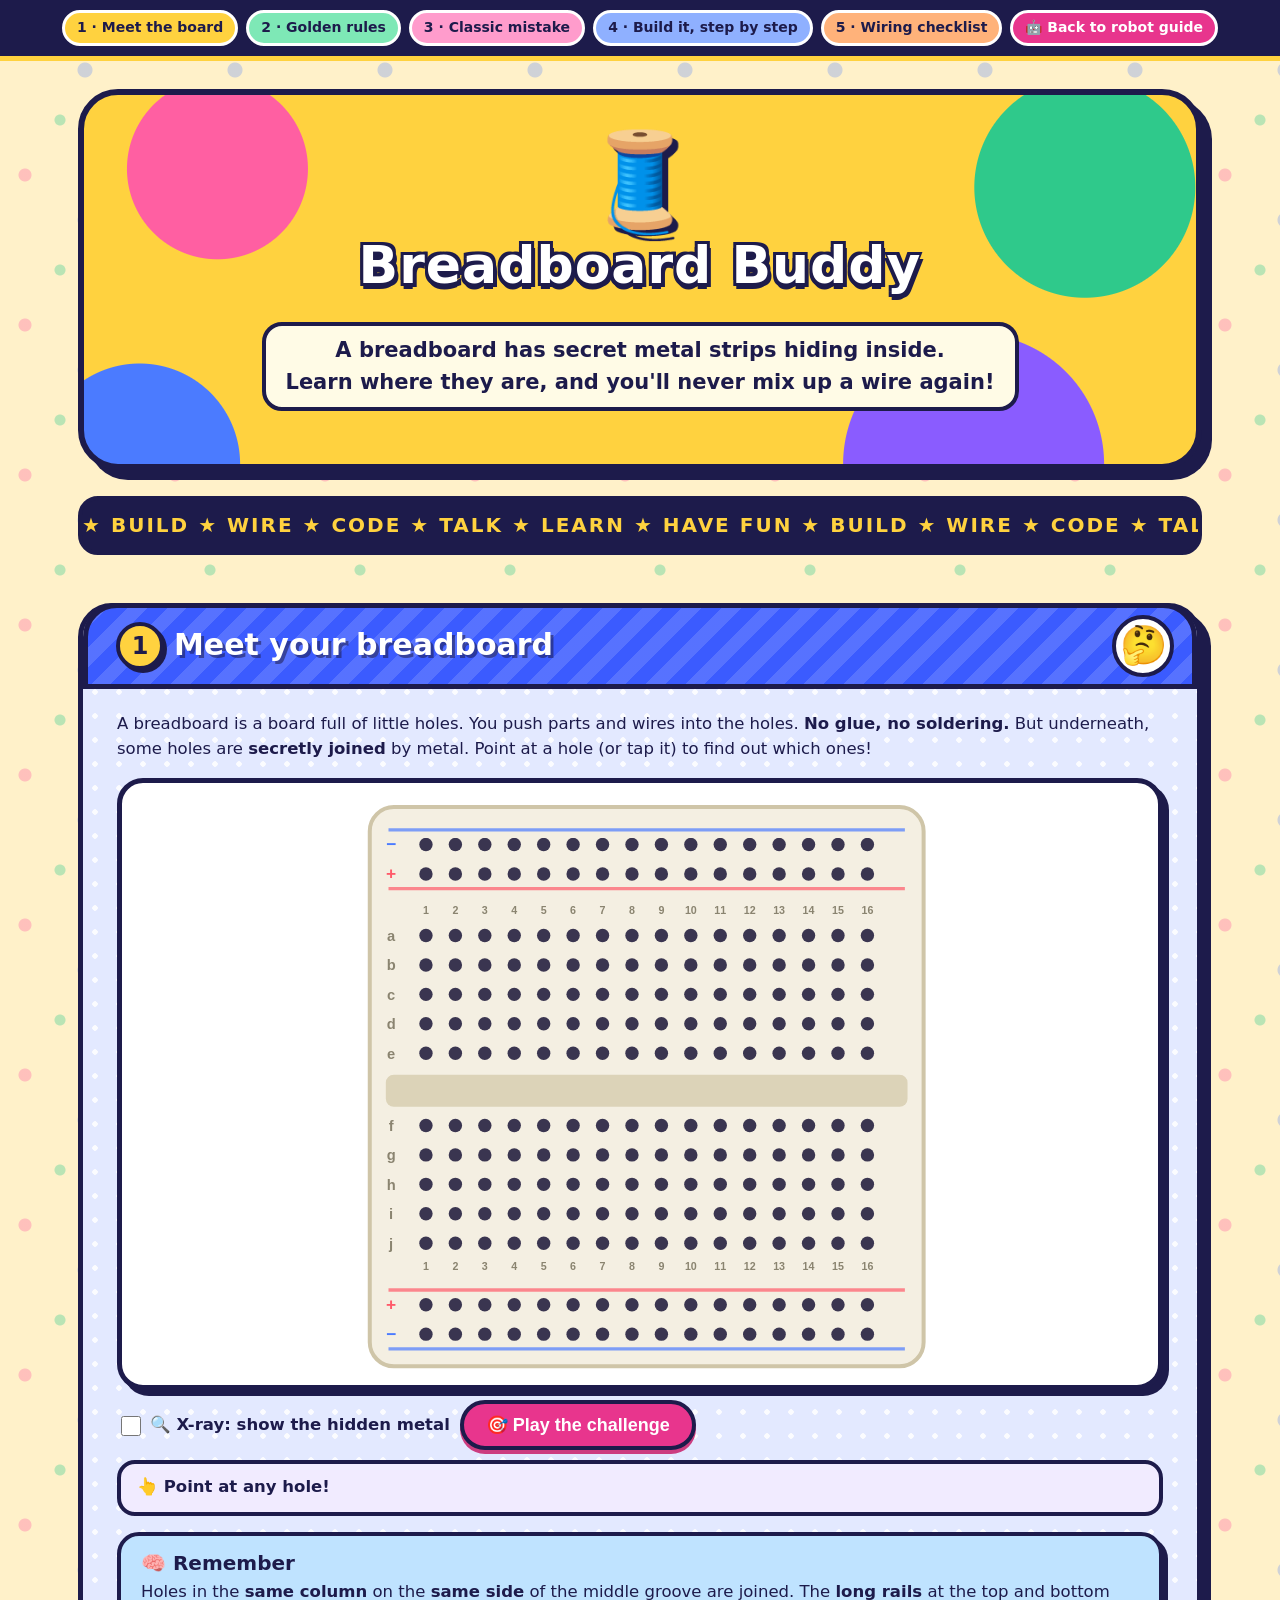
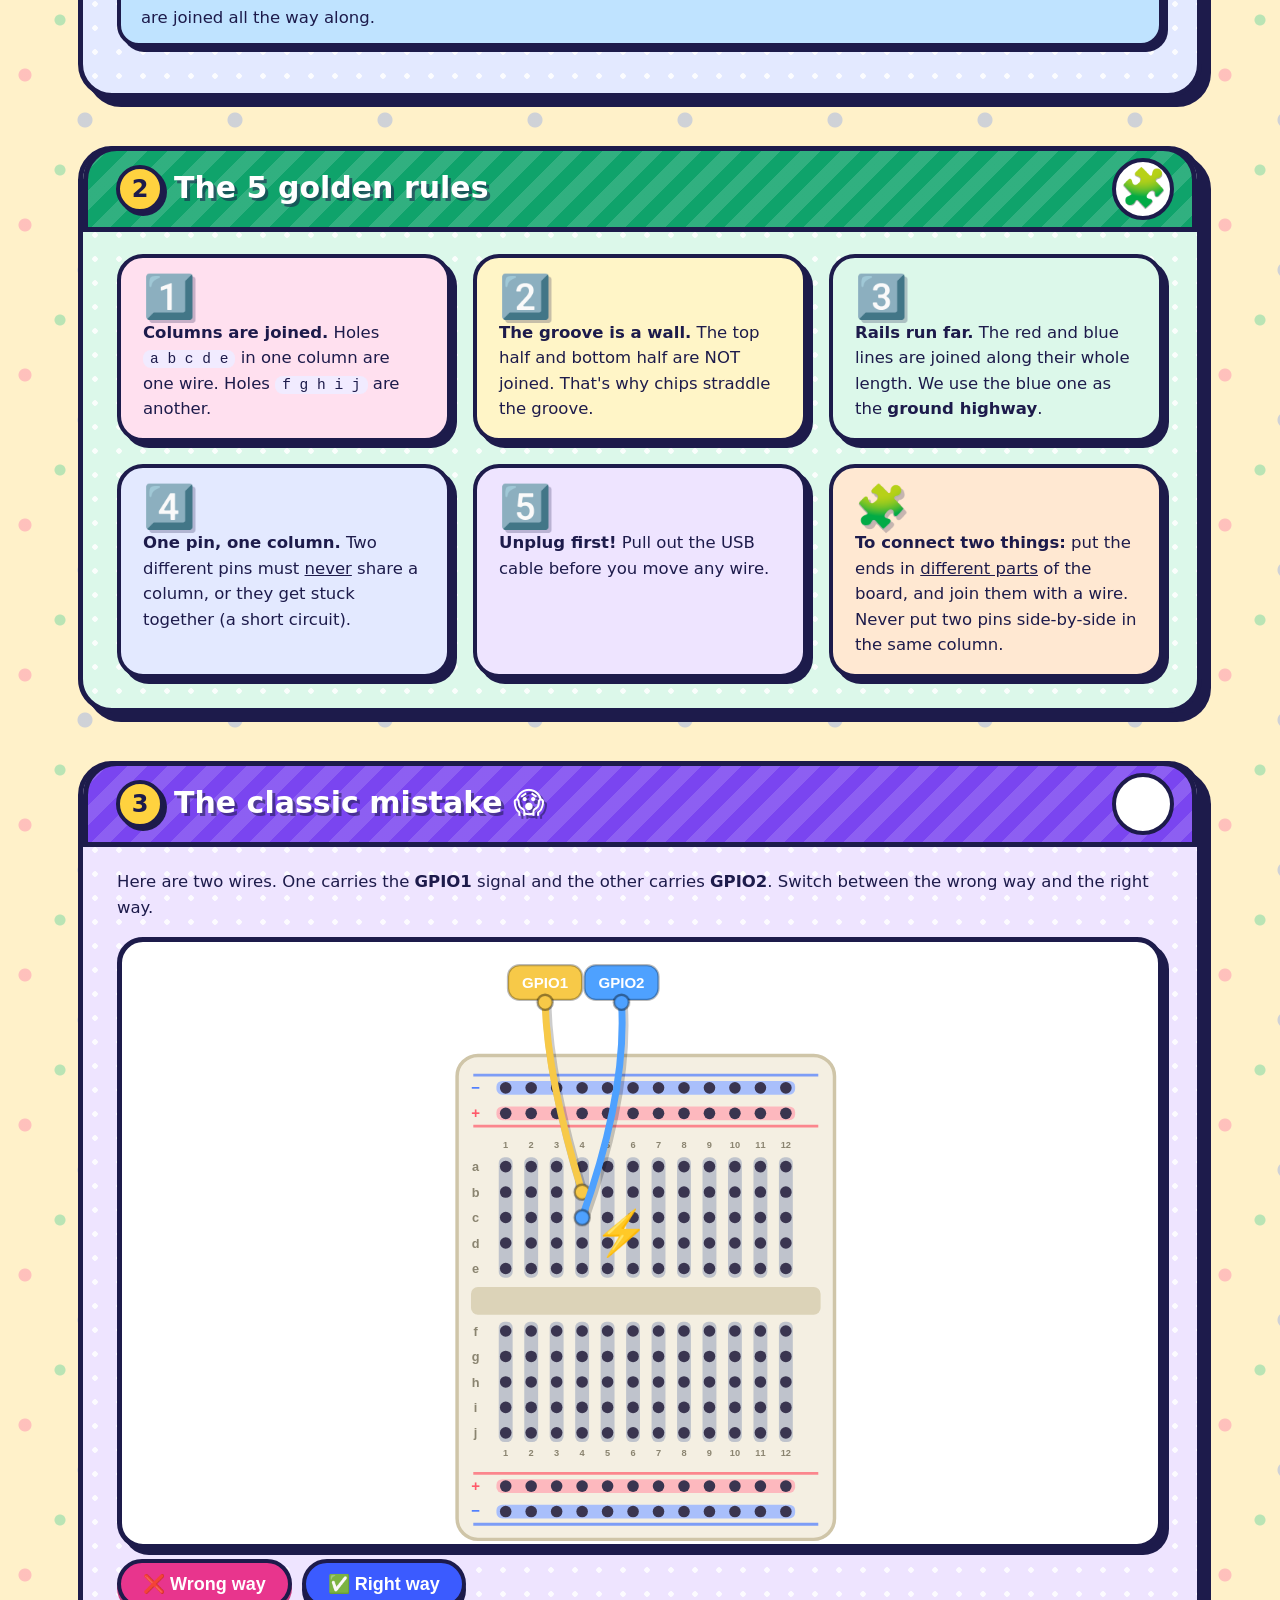
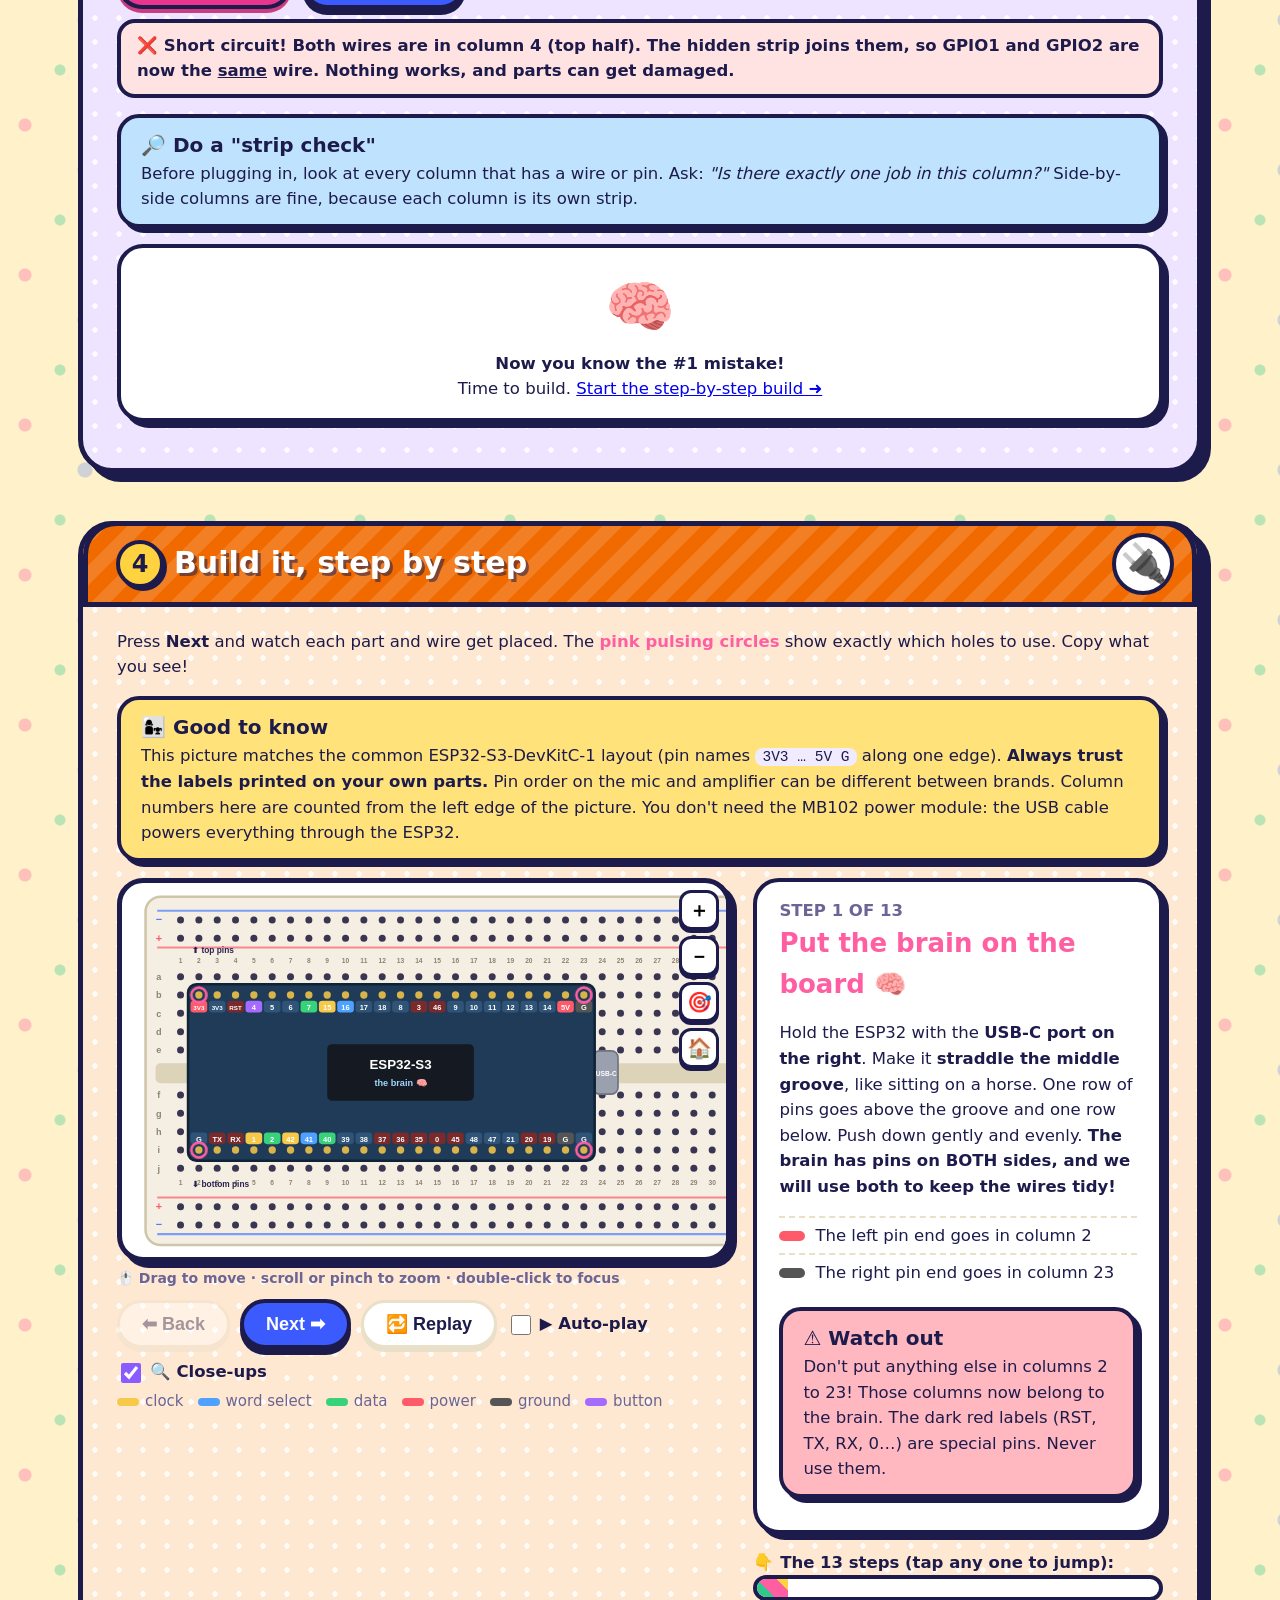
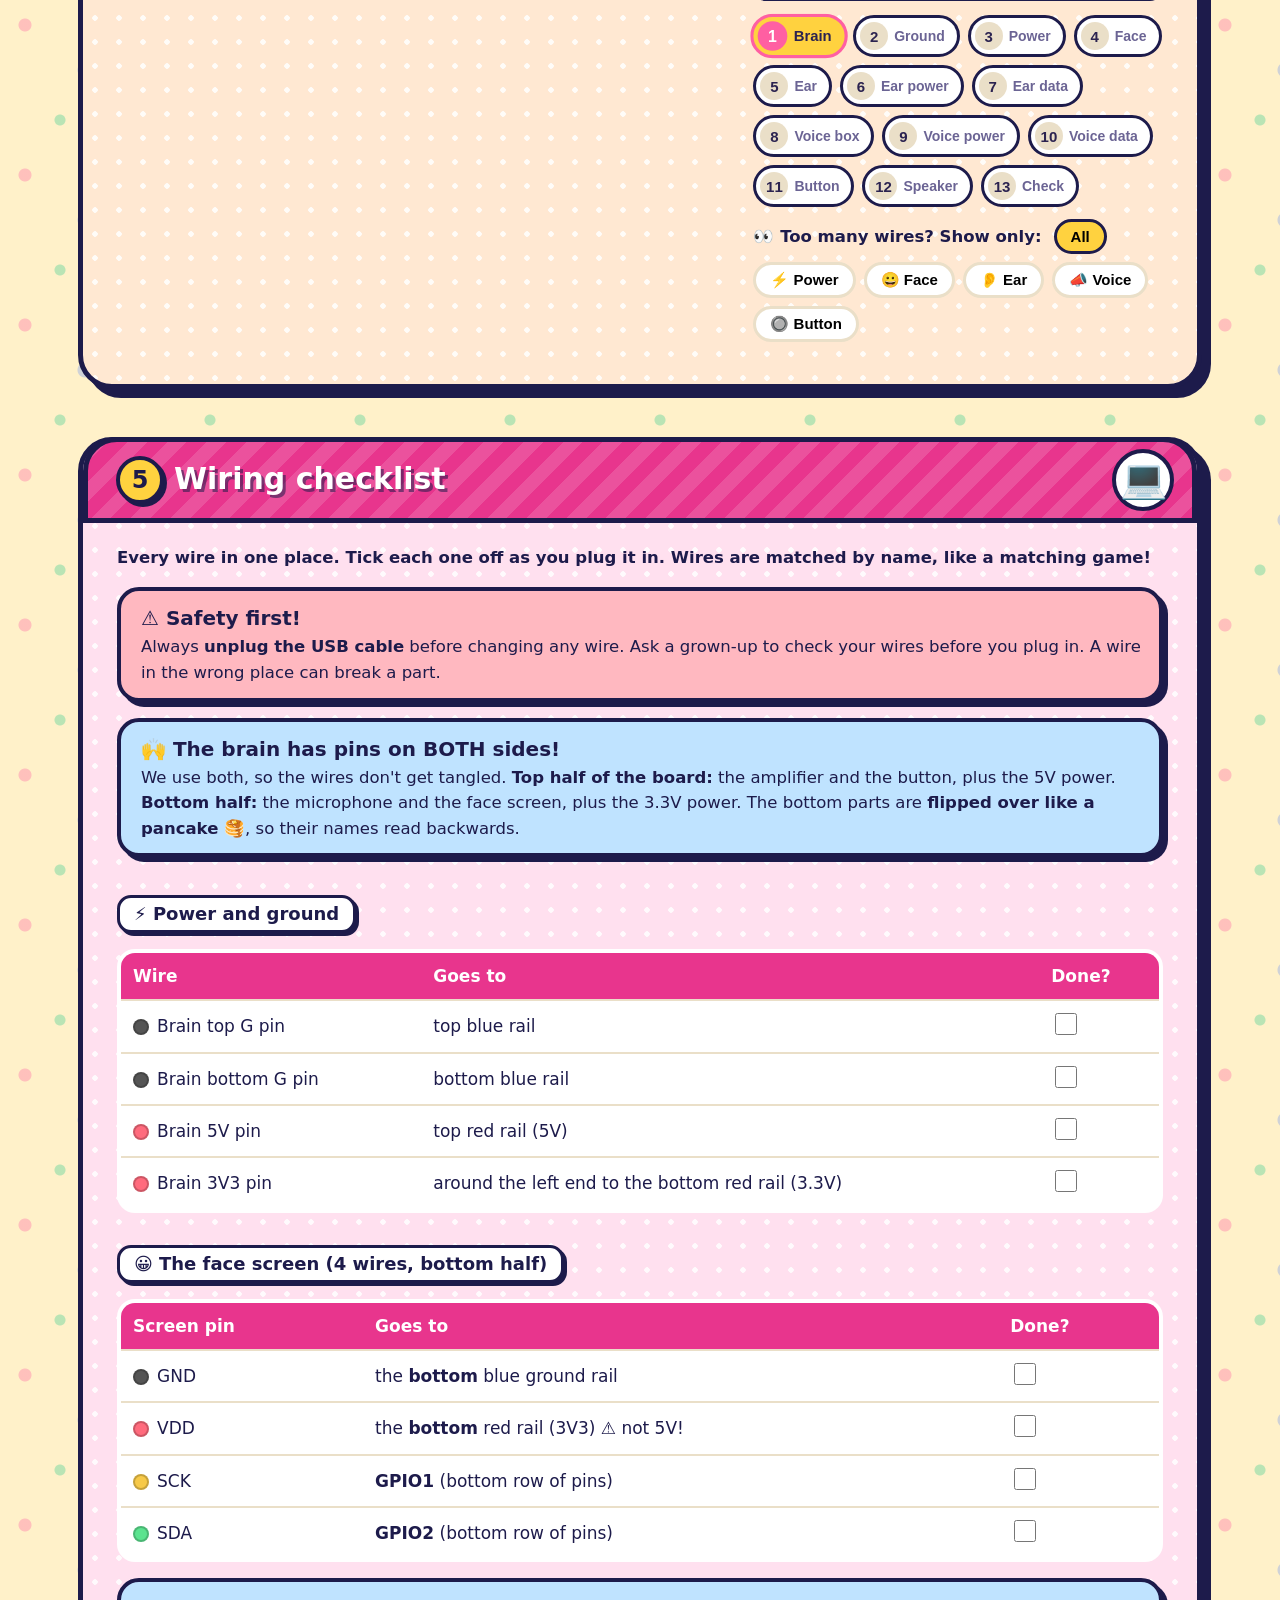
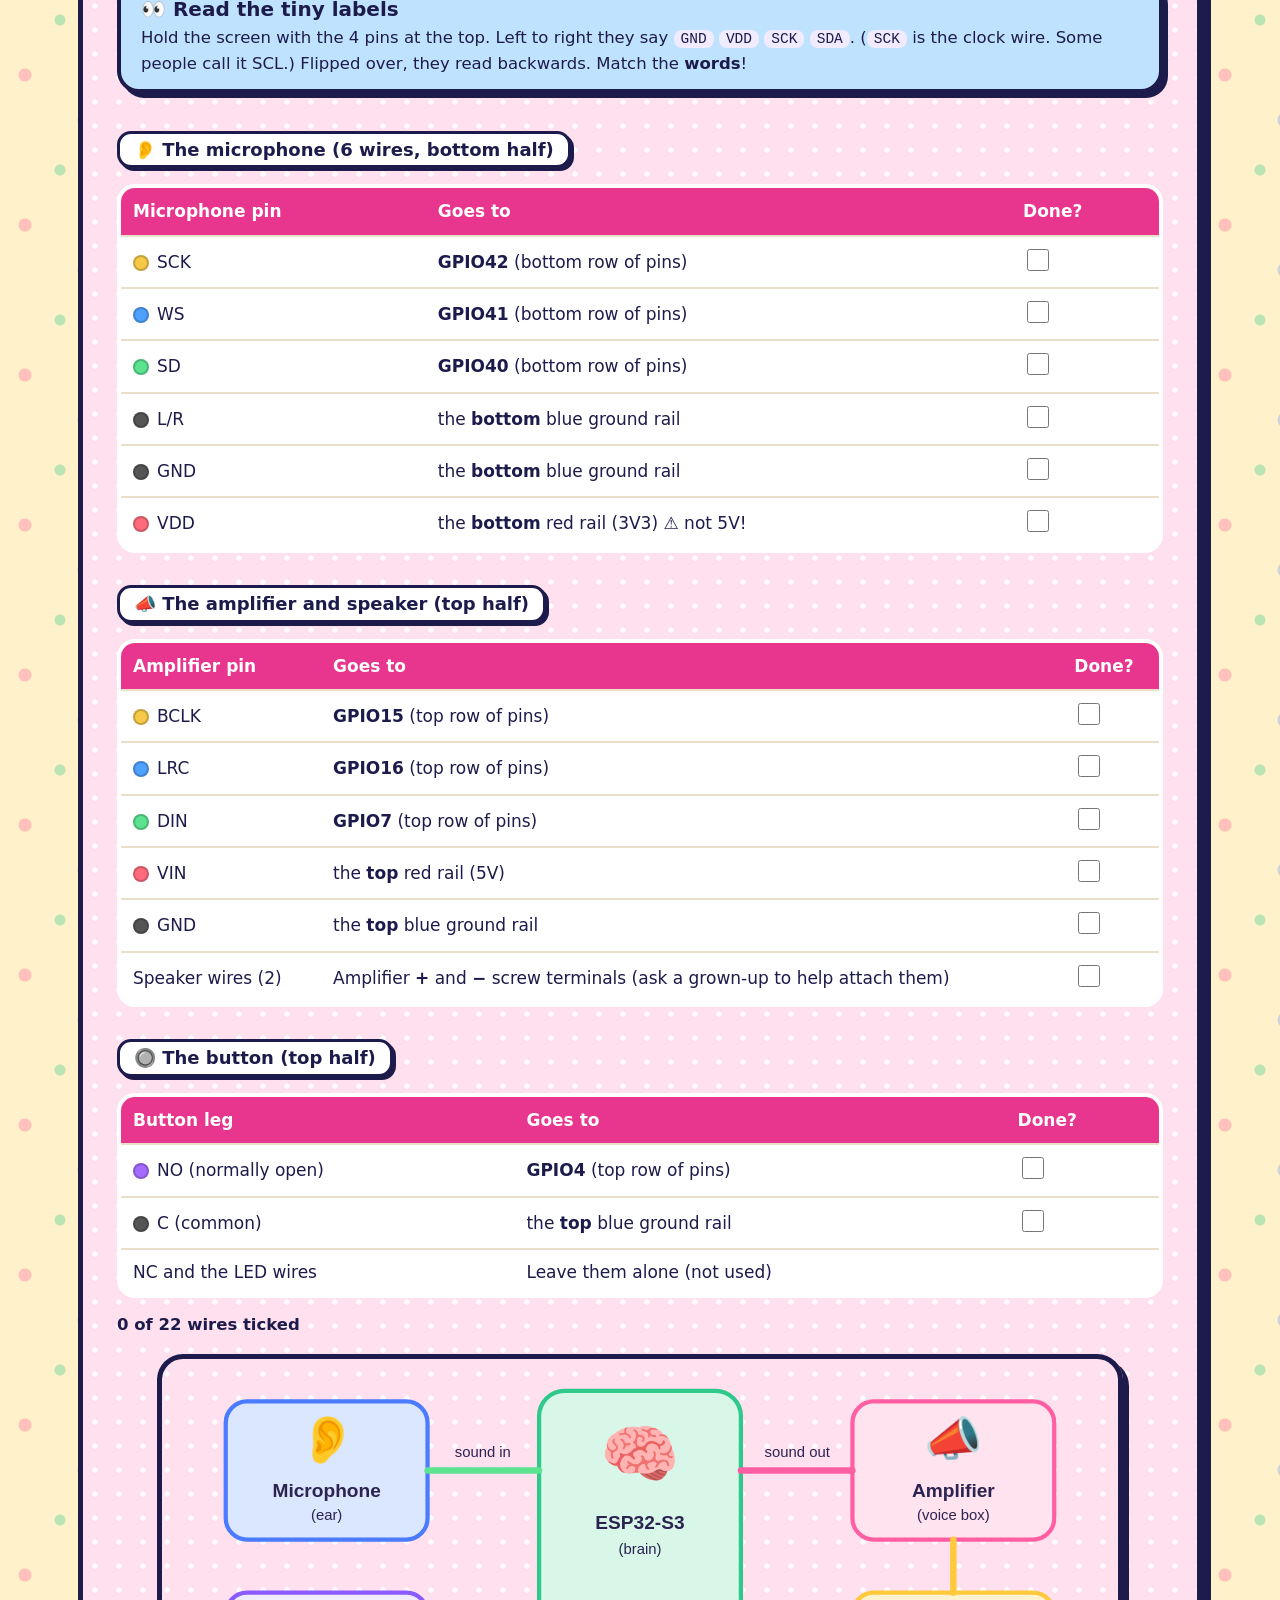
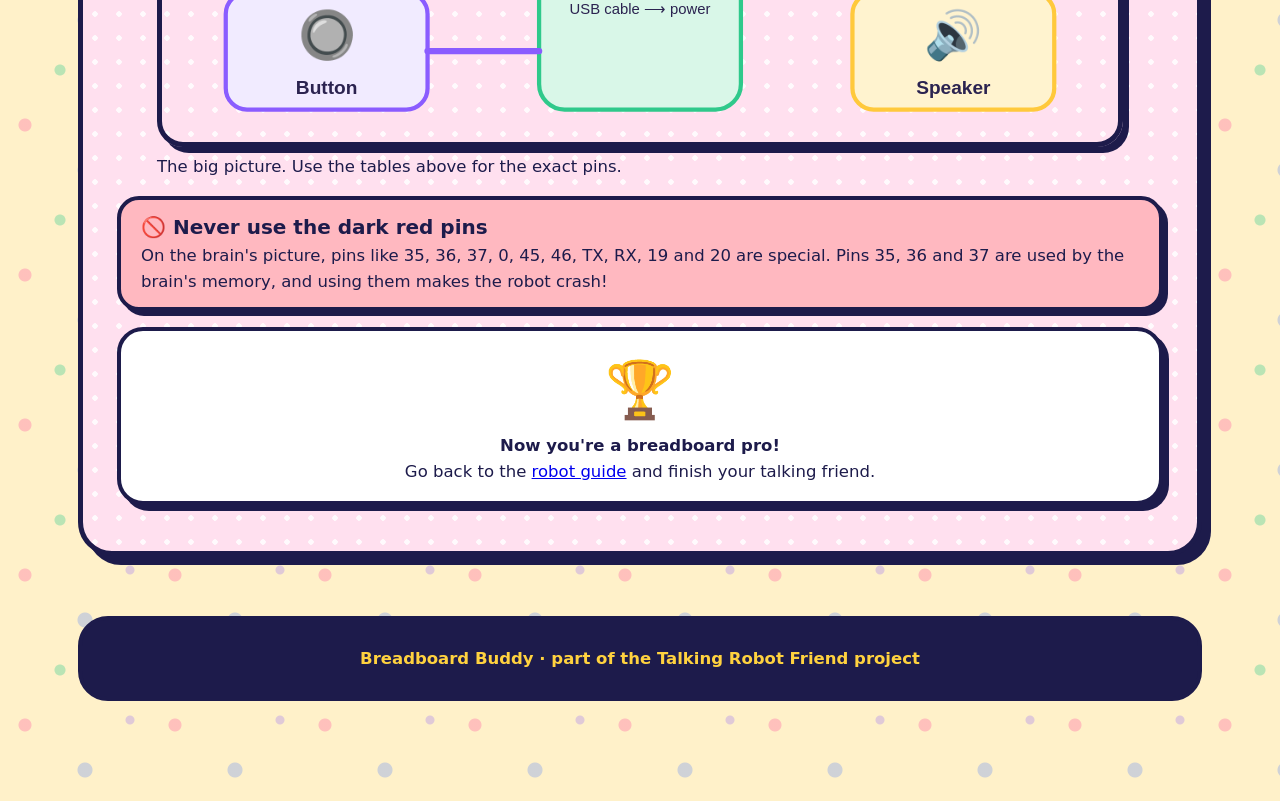
==== commit b1c8c779: "Add Button Finder sketch and document the button's C/NO/NC wiring" ====
--- a/guide-breadboard.html
+++ b/guide-breadboard.html
@@ -260,8 +260,9 @@
   <h3>🔘 The button (top half)</h3>
   <table>
     <tr><th>Button leg</th><th>Goes to</th><th>Done?</th></tr>
-    <tr><td><span class="dot" style="background:#a56bff"></span>Leg 1</td><td><b>GPIO4</b> (top row of pins)</td><td><input type="checkbox" class="c"></td></tr>
-    <tr><td><span class="dot" style="background:#555"></span>Leg 2</td><td>the <b>top</b> blue ground rail</td><td><input type="checkbox" class="c"></td></tr>
+    <tr><td><span class="dot" style="background:#a56bff"></span>NO (normally open)</td><td><b>GPIO4</b> (top row of pins)</td><td><input type="checkbox" class="c"></td></tr>
+    <tr><td><span class="dot" style="background:#555"></span>C (common)</td><td>the <b>top</b> blue ground rail</td><td><input type="checkbox" class="c"></td></tr>
+    <tr><td>NC and the LED wires</td><td>Leave them alone (not used)</td><td></td></tr>
   </table>
 
   <div class="fltbar" style="margin-top:14px"><b id="wcount">0 of 0 wires ticked</b></div>
@@ -566,9 +567,9 @@
     oops:'Careful! LRC and BCLK sit next to each other. Read the little labels on the amp before you plug in.',
     items:[L(T('16'),[ampC('LRC'),'b'],COL.blue,LT(2),'voice'),L(T('15'),[ampC('BCLK'),'b'],COL.yellow,LT(1),'voice'),L(T('7'),[ampC('DIN'),'b'],COL.green,LT(0),'voice')]},
    {t:'Add the big button 🔘',
-    say:'The button has two legs. One goes to brain pin <b>4</b> and the other goes to the <b>top blue ground rail</b>. When you push it, pin 4 touches ground, and the brain knows you want to talk!',
-    where:[['Purple: leg 1 → pin 4 (col 5, row a)',COL.purple],['Gray: leg 2 → top blue rail (col 7)',COL.gray]],
-    oops:'The button is not on the breadboard. Only its two wires are.',
+    say:'Your button has several wires. The switch ones are labelled <b>C</b>, <b>NO</b> and <b>NC</b>. We only use <b>two</b>: <b>NO</b> goes to brain pin <b>4</b> and <b>C</b> goes to the <b>top blue ground rail</b>. When you push the button, pin 4 touches ground, and the brain knows you want to talk!',
+    where:[['Purple: <b>NO</b> (normally open) → pin 4 (col 5, row a)',COL.purple],['Gray: <b>C</b> (common) → top blue rail (col 7)',COL.gray],['<b>NC</b> and the LED wires (+ and −): leave them alone',COL.black]],
+    oops:'<b>C</b> = Common, the shared wire. <b>NO</b> = Normally Open: not connected until you push (this is the one we want). <b>NC</b> = Normally Closed: connected until you push. If you use NC by mistake, the robot thinks the button is always pressed! The button itself is not on the breadboard, only its wires. <b>Never connect the LED wires of a 12V, 24V or 220V button to this board.</b> <b>Not sure which wire is which?</b> Use the Button Finder: upload <code>arduino / Button_Test / Button_Test.ino</code>, then touch one wire to the pin 4 hole and another to the blue ground rail. The right pair says <b>PRESSED</b> only while you push.',
     items:[{k:'part',n:'btn'},W([BTN[0]-22,BTN[1]+30],T('4'),COL.purple,'button'),W([BTN[0]+22,BTN[1]+30],[7,'bt'],COL.gray,'button')]},
    {t:'Connect the speaker 🔊',
     say:'The speaker has 2 wires. Ask a grown-up to help you screw them into the green <b>OUT+</b> and <b>OUT−</b> blocks on the amplifier. Turn the little screw to the left to open, slide the bare wire in, and tighten to the right.',
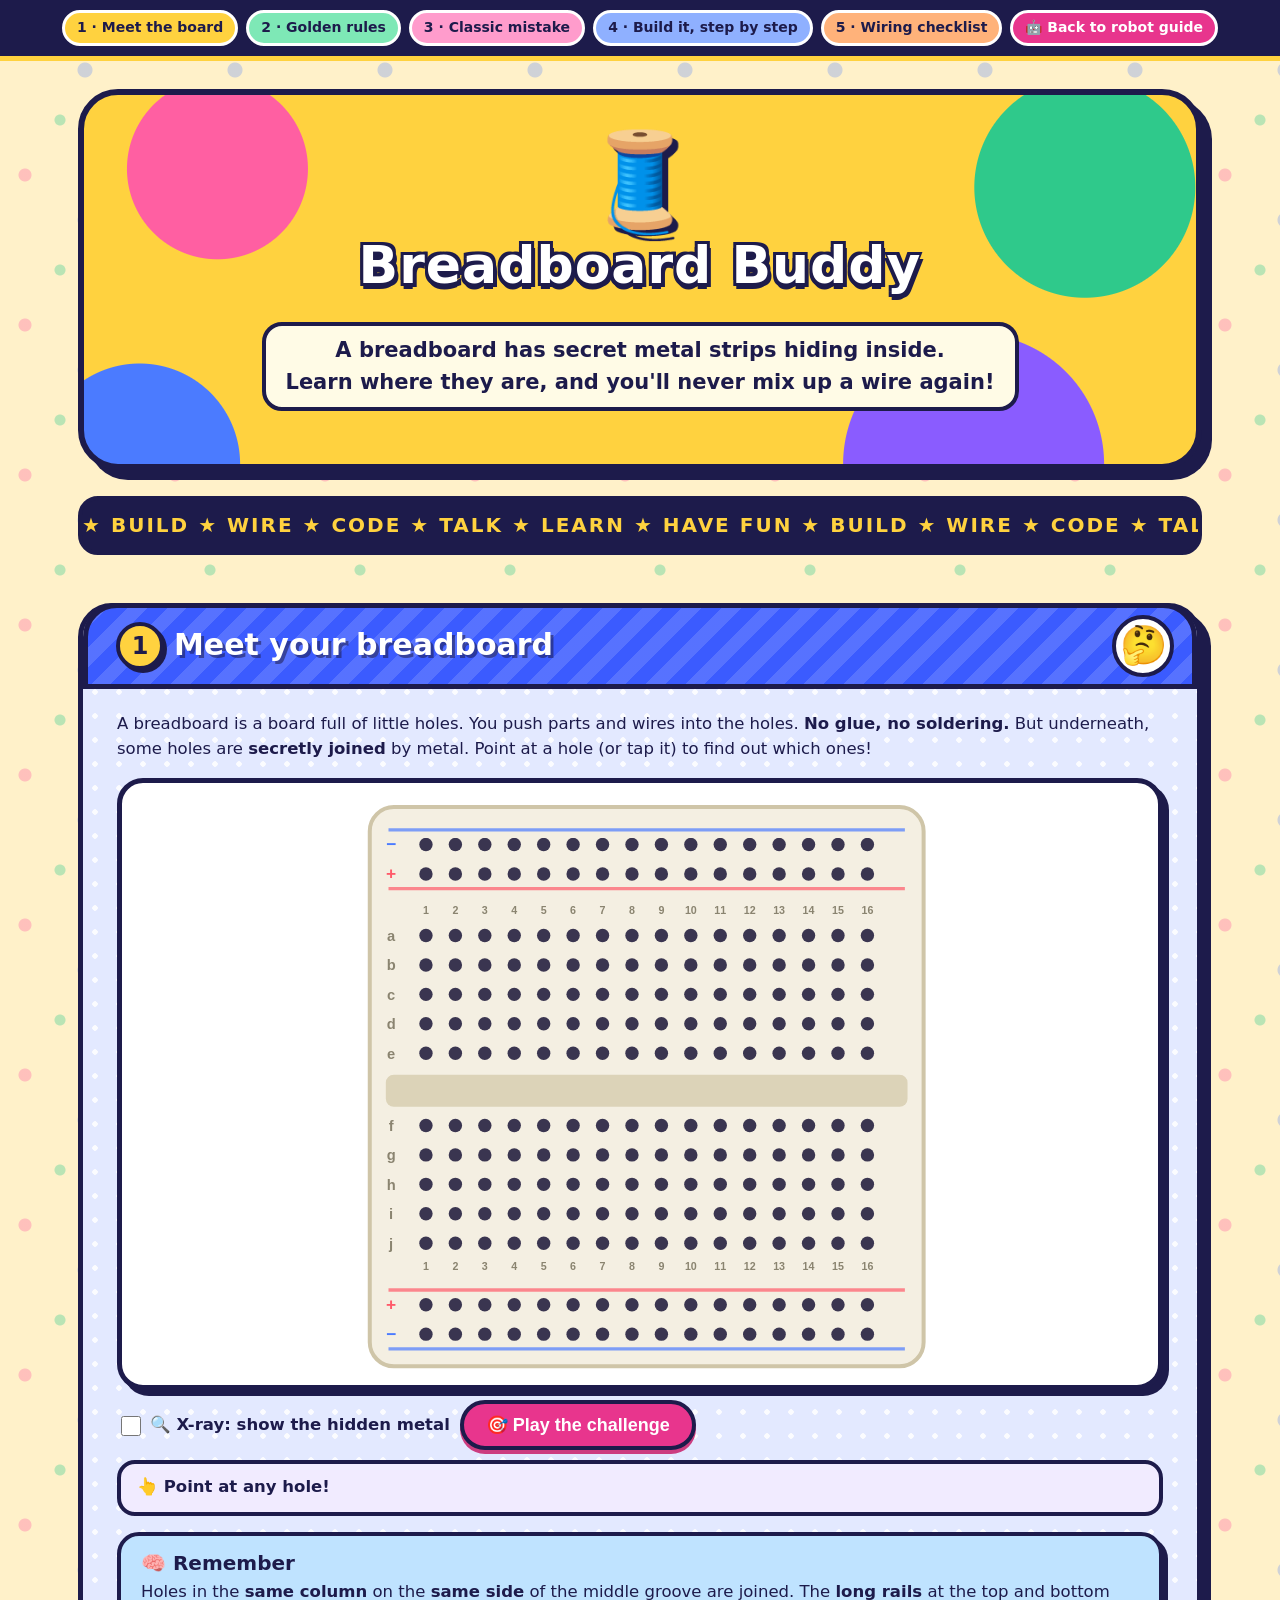
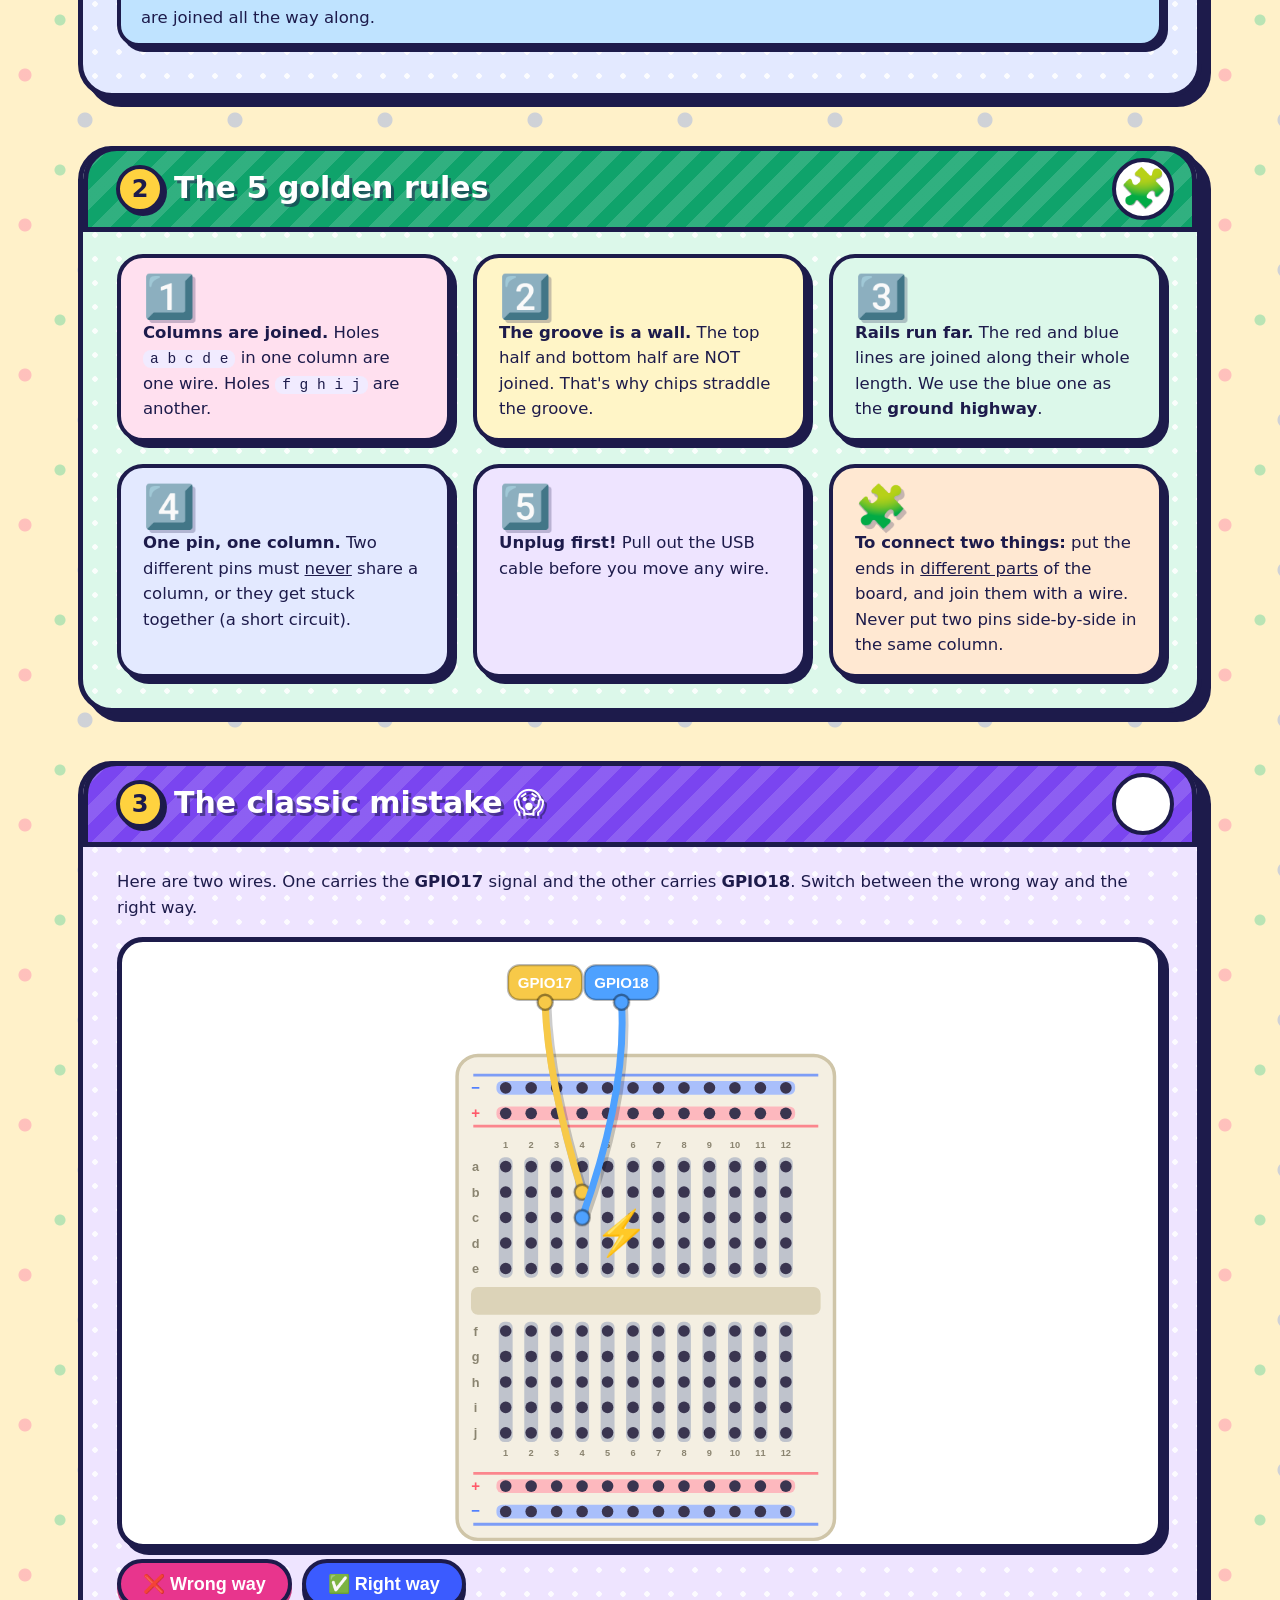
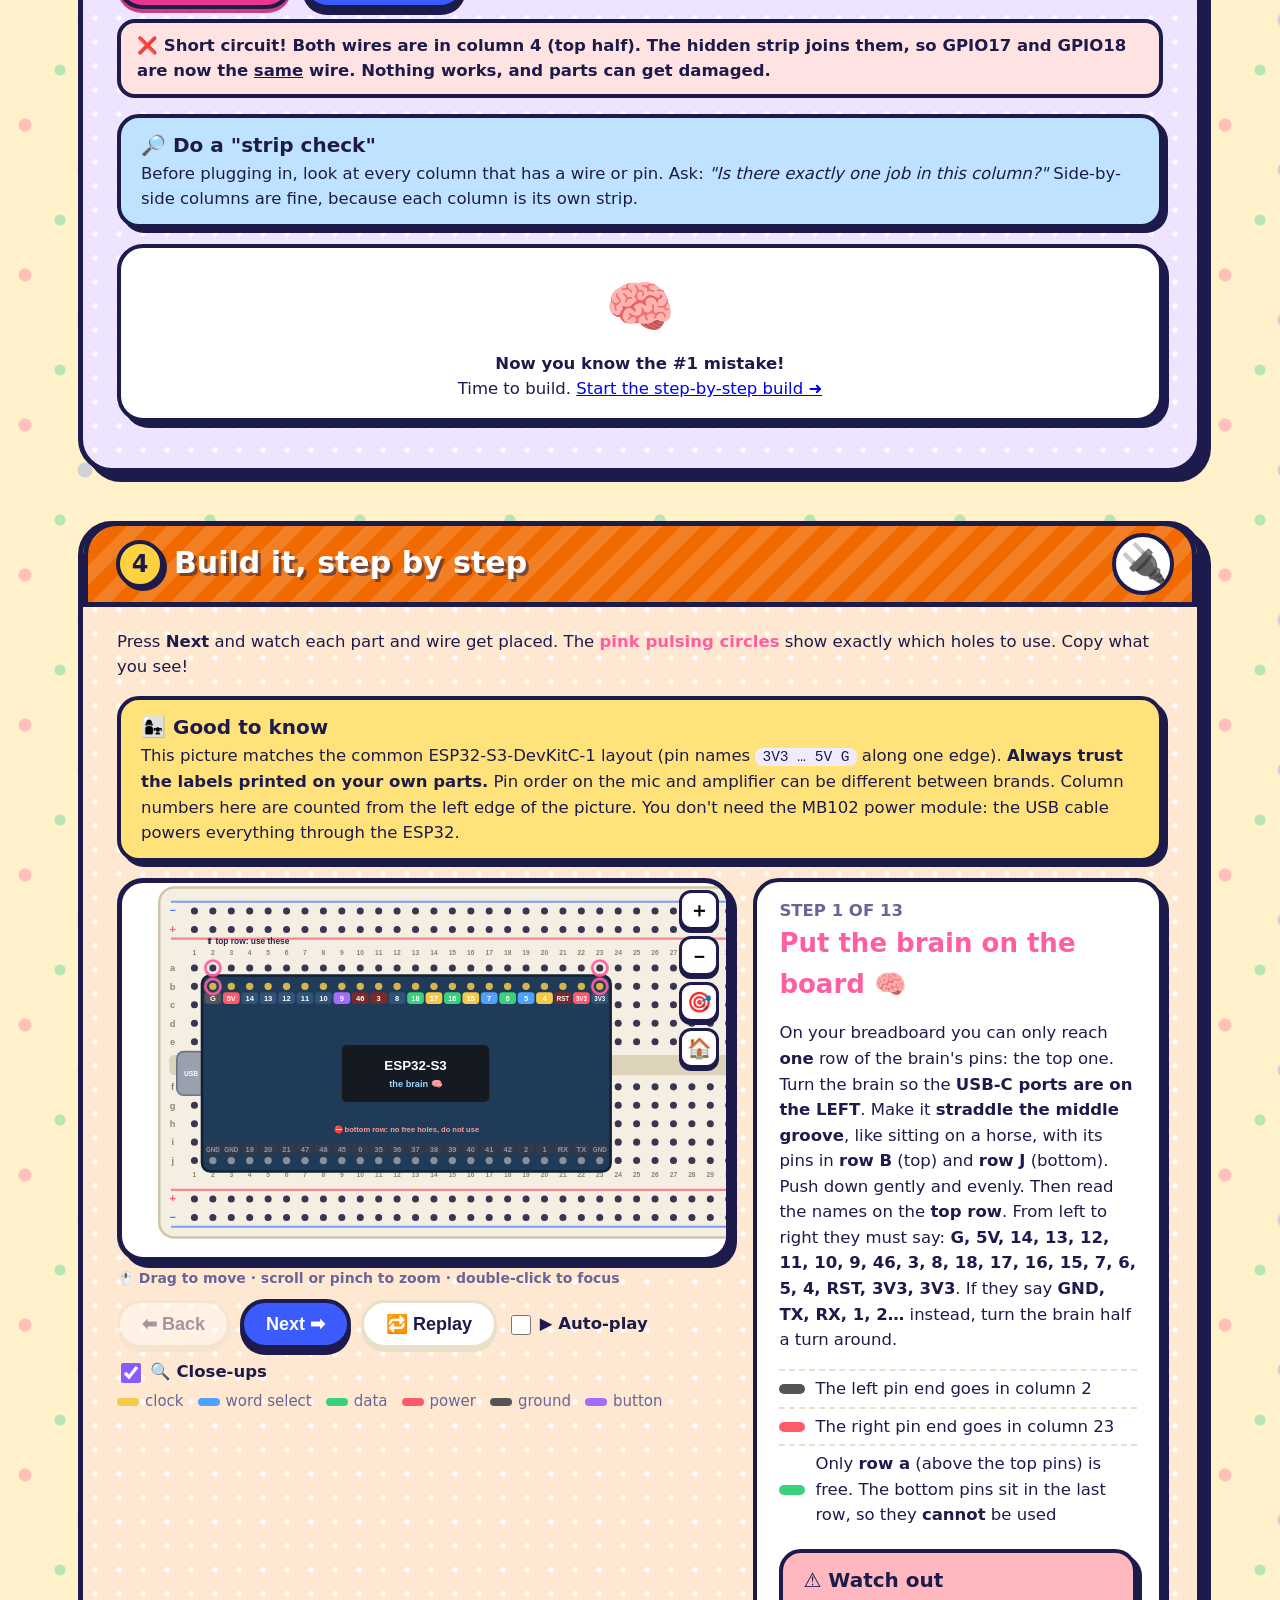
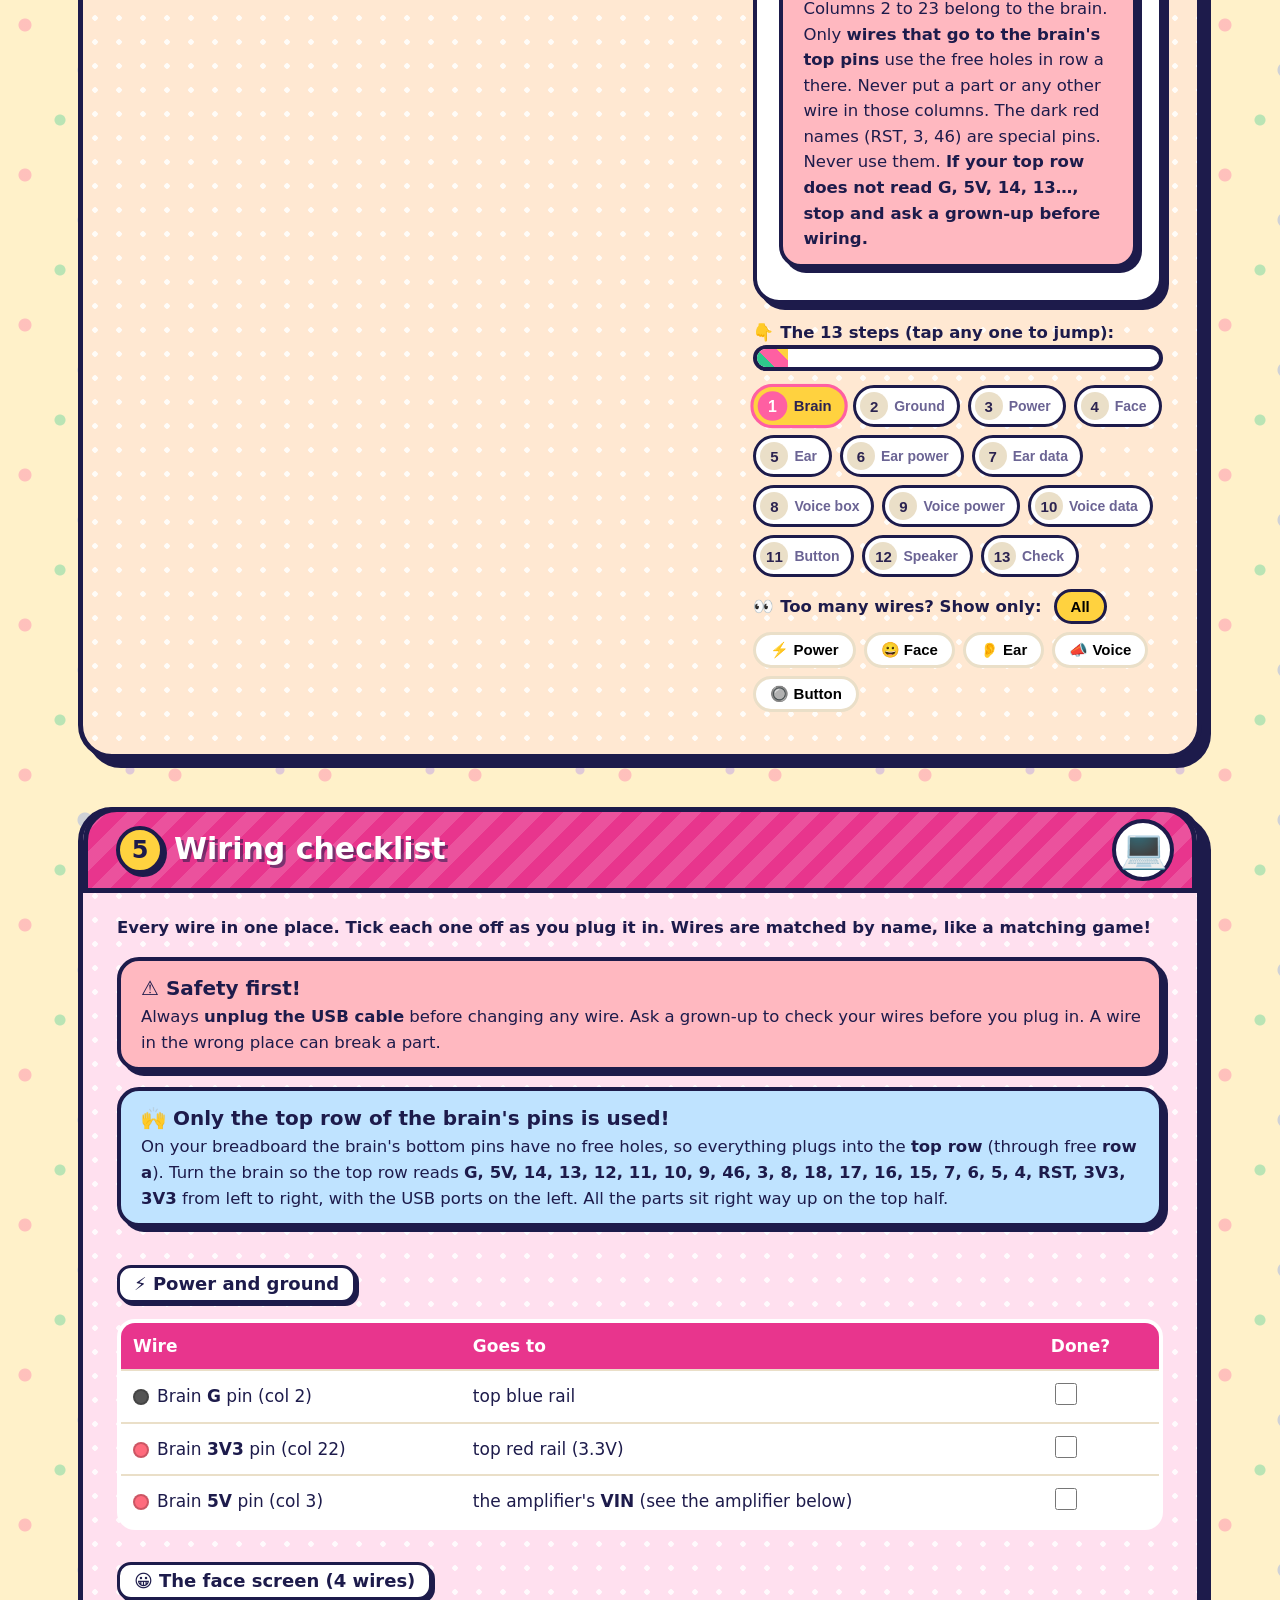
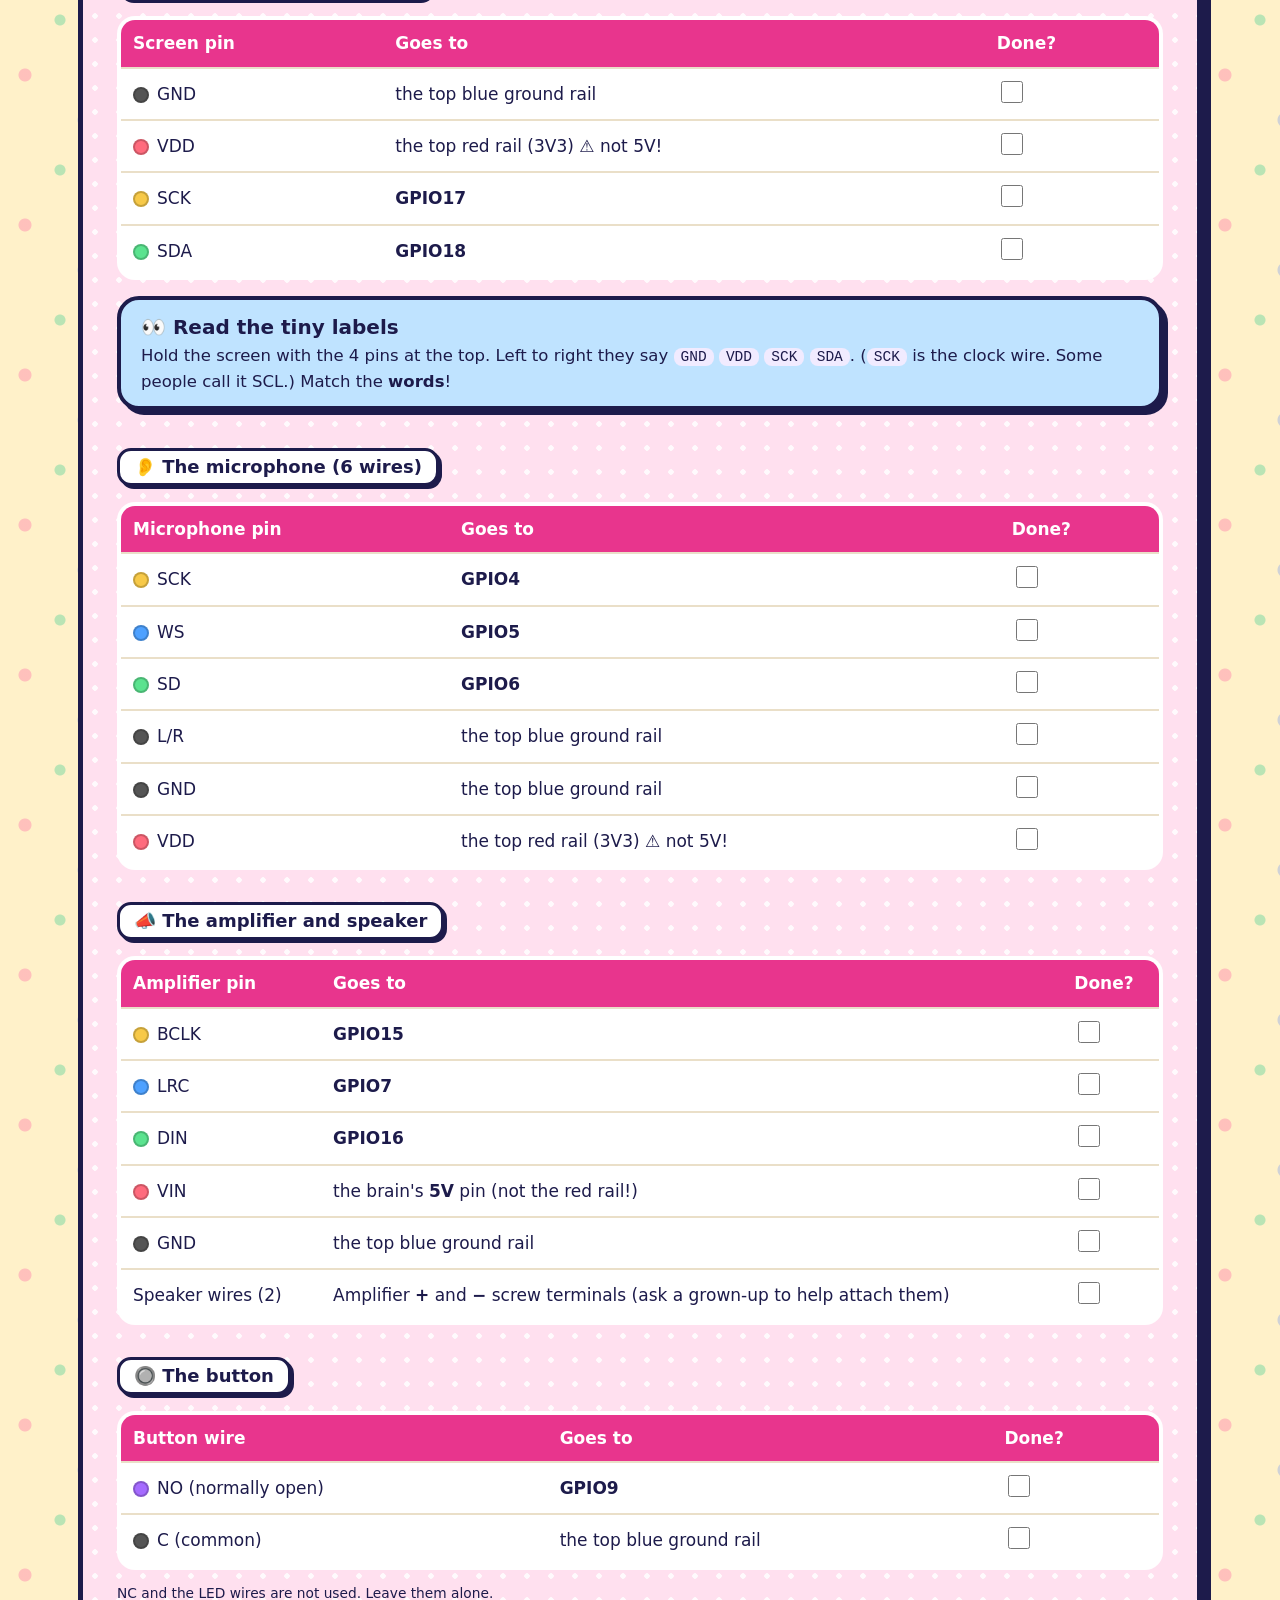
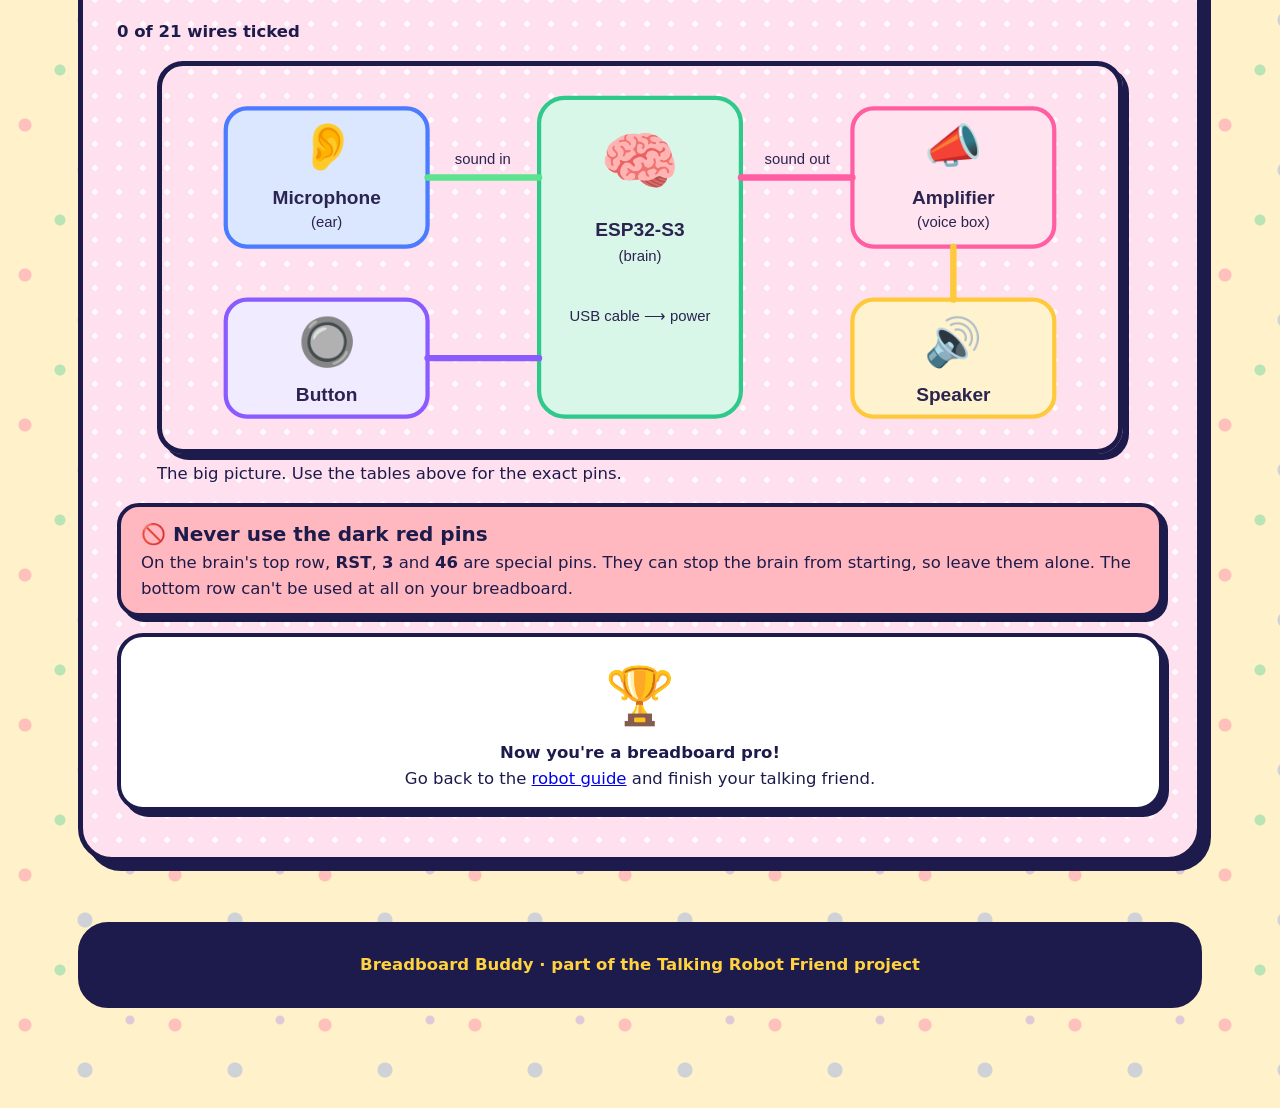
==== commit 542c6558: "One-sided wiring for a 1.0in-wide ESP32 board, OS picker, clearer setup and Try-it steps - Wire ever" ====
--- a/guide-breadboard.html
+++ b/guide-breadboard.html
@@ -153,7 +153,7 @@
 <!-- OOPS -->
 <section id="oops">
   <h2><span class="n">3</span>The classic mistake 😱</h2>
-  <p>Here are two wires. One carries the <b>GPIO1</b> signal and the other carries <b>GPIO2</b>. Switch between the wrong way and the right way.</p>
+  <p>Here are two wires. One carries the <b>GPIO17</b> signal and the other carries <b>GPIO18</b>. Switch between the wrong way and the right way.</p>
   <svg id="oopsBoard" class="boardsm" viewBox="0 20 380 520"></svg>
   <div class="controls">
     <button class="btn pink" id="bad">❌ Wrong way</button>
@@ -173,7 +173,7 @@
   <div class="buildgrid">
     <div class="bleft">
       <div class="boardwrap">
-        <svg id="buildBoard" class="board" viewBox="0 0 1320 800"></svg>
+        <svg id="buildBoard" class="board" viewBox="0 0 1380 800"></svg>
         <div class="zoombar">
           <button id="zin" title="Zoom in">＋</button><button id="zout" title="Zoom out">－</button>
           <button id="zstep" title="Focus on this step">🎯</button><button id="zall" title="Show the whole board">🏠</button>
@@ -214,56 +214,55 @@
   <h2><span class="n">5</span>Wiring checklist</h2>
   <p class="lead">Every wire in one place. Tick each one off as you plug it in. Wires are matched by <b>name</b>, like a matching game!</p>
   <div class="safe"><b>⚠️ Safety first!</b>Always <b>unplug the USB cable</b> before changing any wire. Ask a grown-up to check your wires before you plug in. A wire in the wrong place can break a part.</div>
-  <div class="tip"><b>🙌 The brain has pins on BOTH sides!</b>We use both, so the wires don't get tangled. <b>Top half of the board:</b> the amplifier and the button, plus the 5V power. <b>Bottom half:</b> the microphone and the face screen, plus the 3.3V power. The bottom parts are <b>flipped over like a pancake 🥞</b>, so their names read backwards.</div>
+  <div class="tip"><b>🙌 Only the top row of the brain's pins is used!</b>On your breadboard the brain's bottom pins have no free holes, so everything plugs into the <b>top row</b> (through free <b>row a</b>). Turn the brain so the top row reads <b>G, 5V, 14, 13, 12, 11, 10, 9, 46, 3, 8, 18, 17, 16, 15, 7, 6, 5, 4, RST, 3V3, 3V3</b> from left to right, with the USB ports on the left. All the parts sit right way up on the top half.</div>
 
   <h3>⚡ Power and ground</h3>
   <table>
     <tr><th>Wire</th><th>Goes to</th><th>Done?</th></tr>
-    <tr><td><span class="dot" style="background:#555"></span>Brain top G pin</td><td>top blue rail</td><td><input type="checkbox" class="c"></td></tr>
-    <tr><td><span class="dot" style="background:#555"></span>Brain bottom G pin</td><td>bottom blue rail</td><td><input type="checkbox" class="c"></td></tr>
-    <tr><td><span class="dot" style="background:#ff6b7d"></span>Brain 5V pin</td><td>top red rail (5V)</td><td><input type="checkbox" class="c"></td></tr>
-    <tr><td><span class="dot" style="background:#ff6b7d"></span>Brain 3V3 pin</td><td>around the left end to the bottom red rail (3.3V)</td><td><input type="checkbox" class="c"></td></tr>
+    <tr><td><span class="dot" style="background:#555"></span>Brain <b>G</b> pin (col 2)</td><td>top blue rail</td><td><input type="checkbox" class="c"></td></tr>
+    <tr><td><span class="dot" style="background:#ff6b7d"></span>Brain <b>3V3</b> pin (col 22)</td><td>top red rail (3.3V)</td><td><input type="checkbox" class="c"></td></tr>
+    <tr><td><span class="dot" style="background:#ff6b7d"></span>Brain <b>5V</b> pin (col 3)</td><td>the amplifier's <b>VIN</b> (see the amplifier below)</td><td><input type="checkbox" class="c"></td></tr>
   </table>
 
-  <h3>😀 The face screen (4 wires, bottom half)</h3>
+  <h3>😀 The face screen (4 wires)</h3>
   <table>
     <tr><th>Screen pin</th><th>Goes to</th><th>Done?</th></tr>
-    <tr><td><span class="dot" style="background:#555"></span>GND</td><td>the <b>bottom</b> blue ground rail</td><td><input type="checkbox" class="c"></td></tr>
-    <tr><td><span class="dot" style="background:#ff6b7d"></span>VDD</td><td>the <b>bottom</b> red rail (3V3) ⚠️ not 5V!</td><td><input type="checkbox" class="c"></td></tr>
-    <tr><td><span class="dot" style="background:#f7c948"></span>SCK</td><td><b>GPIO1</b> (bottom row of pins)</td><td><input type="checkbox" class="c"></td></tr>
-    <tr><td><span class="dot" style="background:#5be38f"></span>SDA</td><td><b>GPIO2</b> (bottom row of pins)</td><td><input type="checkbox" class="c"></td></tr>
+    <tr><td><span class="dot" style="background:#555"></span>GND</td><td>the top blue ground rail</td><td><input type="checkbox" class="c"></td></tr>
+    <tr><td><span class="dot" style="background:#ff6b7d"></span>VDD</td><td>the top red rail (3V3) ⚠️ not 5V!</td><td><input type="checkbox" class="c"></td></tr>
+    <tr><td><span class="dot" style="background:#f7c948"></span>SCK</td><td><b>GPIO17</b></td><td><input type="checkbox" class="c"></td></tr>
+    <tr><td><span class="dot" style="background:#5be38f"></span>SDA</td><td><b>GPIO18</b></td><td><input type="checkbox" class="c"></td></tr>
   </table>
-  <div class="tip"><b>👀 Read the tiny labels</b>Hold the screen with the 4 pins at the top. Left to right they say <code>GND</code> <code>VDD</code> <code>SCK</code> <code>SDA</code>. (<code>SCK</code> is the clock wire. Some people call it SCL.) Flipped over, they read backwards. Match the <b>words</b>!</div>
-
-  <h3>👂 The microphone (6 wires, bottom half)</h3>
+  <div class="tip"><b>👀 Read the tiny labels</b>Hold the screen with the 4 pins at the top. Left to right they say <code>GND</code> <code>VDD</code> <code>SCK</code> <code>SDA</code>. (<code>SCK</code> is the clock wire. Some people call it SCL.) Match the <b>words</b>!</div>
+
+  <h3>👂 The microphone (6 wires)</h3>
   <table>
     <tr><th>Microphone pin</th><th>Goes to</th><th>Done?</th></tr>
-    <tr><td><span class="dot" style="background:#f7c948"></span>SCK</td><td><b>GPIO42</b> (bottom row of pins)</td><td><input type="checkbox" class="c"></td></tr>
-    <tr><td><span class="dot" style="background:#4ea1ff"></span>WS</td><td><b>GPIO41</b> (bottom row of pins)</td><td><input type="checkbox" class="c"></td></tr>
-    <tr><td><span class="dot" style="background:#5be38f"></span>SD</td><td><b>GPIO40</b> (bottom row of pins)</td><td><input type="checkbox" class="c"></td></tr>
-    <tr><td><span class="dot" style="background:#555"></span>L/R</td><td>the <b>bottom</b> blue ground rail</td><td><input type="checkbox" class="c"></td></tr>
-    <tr><td><span class="dot" style="background:#555"></span>GND</td><td>the <b>bottom</b> blue ground rail</td><td><input type="checkbox" class="c"></td></tr>
-    <tr><td><span class="dot" style="background:#ff6b7d"></span>VDD</td><td>the <b>bottom</b> red rail (3V3) ⚠️ not 5V!</td><td><input type="checkbox" class="c"></td></tr>
+    <tr><td><span class="dot" style="background:#f7c948"></span>SCK</td><td><b>GPIO4</b></td><td><input type="checkbox" class="c"></td></tr>
+    <tr><td><span class="dot" style="background:#4ea1ff"></span>WS</td><td><b>GPIO5</b></td><td><input type="checkbox" class="c"></td></tr>
+    <tr><td><span class="dot" style="background:#5be38f"></span>SD</td><td><b>GPIO6</b></td><td><input type="checkbox" class="c"></td></tr>
+    <tr><td><span class="dot" style="background:#555"></span>L/R</td><td>the top blue ground rail</td><td><input type="checkbox" class="c"></td></tr>
+    <tr><td><span class="dot" style="background:#555"></span>GND</td><td>the top blue ground rail</td><td><input type="checkbox" class="c"></td></tr>
+    <tr><td><span class="dot" style="background:#ff6b7d"></span>VDD</td><td>the top red rail (3V3) ⚠️ not 5V!</td><td><input type="checkbox" class="c"></td></tr>
   </table>
 
-  <h3>📣 The amplifier and speaker (top half)</h3>
+  <h3>📣 The amplifier and speaker</h3>
   <table>
     <tr><th>Amplifier pin</th><th>Goes to</th><th>Done?</th></tr>
-    <tr><td><span class="dot" style="background:#f7c948"></span>BCLK</td><td><b>GPIO15</b> (top row of pins)</td><td><input type="checkbox" class="c"></td></tr>
-    <tr><td><span class="dot" style="background:#4ea1ff"></span>LRC</td><td><b>GPIO16</b> (top row of pins)</td><td><input type="checkbox" class="c"></td></tr>
-    <tr><td><span class="dot" style="background:#5be38f"></span>DIN</td><td><b>GPIO7</b> (top row of pins)</td><td><input type="checkbox" class="c"></td></tr>
-    <tr><td><span class="dot" style="background:#ff6b7d"></span>VIN</td><td>the <b>top</b> red rail (5V)</td><td><input type="checkbox" class="c"></td></tr>
-    <tr><td><span class="dot" style="background:#555"></span>GND</td><td>the <b>top</b> blue ground rail</td><td><input type="checkbox" class="c"></td></tr>
+    <tr><td><span class="dot" style="background:#f7c948"></span>BCLK</td><td><b>GPIO15</b></td><td><input type="checkbox" class="c"></td></tr>
+    <tr><td><span class="dot" style="background:#4ea1ff"></span>LRC</td><td><b>GPIO7</b></td><td><input type="checkbox" class="c"></td></tr>
+    <tr><td><span class="dot" style="background:#5be38f"></span>DIN</td><td><b>GPIO16</b></td><td><input type="checkbox" class="c"></td></tr>
+    <tr><td><span class="dot" style="background:#ff6b7d"></span>VIN</td><td>the brain's <b>5V</b> pin (not the red rail!)</td><td><input type="checkbox" class="c"></td></tr>
+    <tr><td><span class="dot" style="background:#555"></span>GND</td><td>the top blue ground rail</td><td><input type="checkbox" class="c"></td></tr>
     <tr><td>Speaker wires (2)</td><td>Amplifier <b>+</b> and <b>−</b> screw terminals (ask a grown-up to help attach them)</td><td><input type="checkbox" class="c"></td></tr>
   </table>
 
-  <h3>🔘 The button (top half)</h3>
+  <h3>🔘 The button</h3>
   <table>
-    <tr><th>Button leg</th><th>Goes to</th><th>Done?</th></tr>
-    <tr><td><span class="dot" style="background:#a56bff"></span>NO (normally open)</td><td><b>GPIO4</b> (top row of pins)</td><td><input type="checkbox" class="c"></td></tr>
-    <tr><td><span class="dot" style="background:#555"></span>C (common)</td><td>the <b>top</b> blue ground rail</td><td><input type="checkbox" class="c"></td></tr>
-    <tr><td>NC and the LED wires</td><td>Leave them alone (not used)</td><td></td></tr>
+    <tr><th>Button wire</th><th>Goes to</th><th>Done?</th></tr>
+    <tr><td><span class="dot" style="background:#a56bff"></span>NO (normally open)</td><td><b>GPIO9</b></td><td><input type="checkbox" class="c"></td></tr>
+    <tr><td><span class="dot" style="background:#555"></span>C (common)</td><td>the top blue ground rail</td><td><input type="checkbox" class="c"></td></tr>
   </table>
+  <p style="margin:4px 0"><small>NC and the LED wires are not used. Leave them alone.</small></p>
 
   <div class="fltbar" style="margin-top:14px"><b id="wcount">0 of 0 wires ticked</b></div>
 
@@ -281,7 +280,7 @@
     </svg>
     <figcaption>The big picture. Use the tables above for the exact pins.</figcaption>
   </figure>
-  <div class="safe"><b>🚫 Never use the dark red pins</b>On the brain's picture, pins like 35, 36, 37, 0, 45, 46, TX, RX, 19 and 20 are special. Pins 35, 36 and 37 are used by the brain's memory, and using them makes the robot crash!</div>
+  <div class="safe"><b>🚫 Never use the dark red pins</b>On the brain's top row, <b>RST</b>, <b>3</b> and <b>46</b> are special pins. They can stop the brain from starting, so leave them alone. The bottom row can't be used at all on your breadboard.</div>
   <div class="card" style="text-align:center"><div style="font-size:56px">🏆</div><b>Now you're a breadboard pro!</b><br>Go back to the <a href="guide-kids.html">robot guide</a> and finish your talking friend.</div>
 </section>
 
@@ -408,58 +407,50 @@
 /* ================= BUILD STEPPER ================= */
 (function(){
   const svg=document.getElementById('buildBoard');
-  const B=makeBoard(svg,1,54), X=B.X, pos=B.pos;
-  // what each rail carries (so kids never mix them up)
-  [['rt','5V',COL.red],['rb','3V3',COL.red],['bt','GND','#4b7bff'],['bb','GND','#4b7bff']].forEach(([r,t,c])=>{
-    el('rect',{x:X(54)+2,y:Y[r]-9,width:38,height:18,rx:6,fill:c},svg);txt(svg,X(54)+21,Y[r]+4,t,10,'#fff')});
+  const B=makeBoard(svg,1,56), X=B.X, pos=B.pos;
+  // The rails we use: top red = 3.3 V, top blue = ground. The bottom rails are not used.
+  [['rt','3V3',COL.red],['bt','GND','#4b7bff']].forEach(([r,t,c])=>{
+    el('rect',{x:X(56)+2,y:Y[r]-9,width:38,height:18,rx:6,fill:c},svg);txt(svg,X(56)+21,Y[r]+4,t,10,'#fff')});
   const gP=el('g',{},svg), gW=el('g',{},svg), gR=el('g',{},svg);
 
-  /* ---- the ESP32 has pins on BOTH sides: top row (col 2..23) and bottom row ---- */
-  const J1=['3V3','3V3','RST','4','5','6','7','15','16','17','18','8','3','46','9','10','11','12','13','14','5V','G'];
-  const J3=['G','TX','RX','1','2','42','41','40','39','38','37','36','35','0','45','48','47','21','20','19','G','G'];
-  const used1={2:COL.red,5:COL.purple,8:COL.green,9:COL.yellow,10:COL.blue,22:COL.red,23:COL.gray};
-  const used3={5:COL.yellow,6:COL.green,7:COL.yellow,8:COL.blue,9:COL.green,22:COL.gray};
-  const danger1=['RST','3','46'], danger3=['TX','RX','0','45','35','36','37','19','20'];
-
-  /* ---- where the parts go ---- */
-  // Top half (upright): amplifier + button.  Bottom half (flipped over): microphone + face screen.
-  const AMP=['LRC','BCLK','DIN','GAIN','SD','GND','VIN'], AMP0=47;
-  const MIC_UP=['SCK','WS','SD','L/R','VDD','GND'], MIC0=26;      // as printed on the part
-  const OLED_UP=['GND','VDD','SCK','SDA'], OLED0=36;
-  const MIC_FL=MIC_UP.slice().reverse(), OLED_FL=OLED_UP.slice().reverse(); // left-to-right once flipped over
+  /* ---- the brain: only the TOP row (row b) can be reached, through the free holes in row a ---- */
+  // Turned so the USB ports are on the LEFT, the top row reads, left to right:
+  const TOPROW=['G','5V','14','13','12','11','10','9','46','3','8','18','17','16','15','7','6','5','4','RST','3V3','3V3'];
+  // The bottom row (row j) has no free holes on a breadboard, so none of its pins can be used.
+  const BOTROW=['GND','GND','19','20','21','47','48','45','0','35','36','37','38','39','40','41','42','2','1','RX','TX','GND'];
+  const used={2:COL.gray,3:COL.red,9:COL.purple,13:COL.green,14:COL.yellow,15:COL.green,16:COL.yellow,17:COL.blue,18:COL.green,19:COL.blue,20:COL.yellow,22:COL.red};
+  const danger=['RST','3','46'];
+
+  /* ---- where the parts go (all on the top half, right way up) ---- */
+  const MIC=['SCK','WS','SD','L/R','VDD','GND'], MIC0=27;
+  const AMP=['LRC','BCLK','DIN','GAIN','SD','GND','VIN'], AMP0=36;
+  const OLED=['GND','VDD','SCK','SDA'], OLED0=48;
   const sig={SCK:COL.yellow,BCLK:COL.yellow,WS:COL.blue,LRC:COL.blue,SD:COL.green,SDA:COL.green,DIN:COL.green,VDD:COL.red,VIN:COL.red,GND:COL.gray,'L/R':COL.gray};
-  const ampC=n=>AMP0+AMP.indexOf(n), micC=n=>MIC0+MIC_FL.indexOf(n), oledC=n=>OLED0+OLED_FL.indexOf(n);
-  const top={'3V3':2,'4':5,'7':8,'15':9,'16':10,'5V':22,'G':23};
-  const bot={'1':5,'2':6,'42':7,'41':8,'40':9,'G':22};
-  const T=n=>[top[n],'a'], Bt=n=>[bot[n],'j'];
-  const BTN=[X(6),58], SPK=[X(49),612+YO];
-  const AMP_T1=[X(48),460+YO], AMP_T2=[X(50),460+YO];
+  const micC=n=>MIC0+MIC.indexOf(n), ampC=n=>AMP0+AMP.indexOf(n), oledC=n=>OLED0+OLED.indexOf(n);
+  const topCol={'G':2,'5V':3,'9':9,'18':13,'17':14,'16':15,'15':16,'7':17,'6':18,'5':19,'4':20,'3V3':22};
+  const T=n=>[topCol[n],'a'];
+  const BTN=[X(10),58], SPK=[X(38),612+YO];
+  const AMP_T1=[X(37),460+YO], AMP_T2=[X(39),460+YO];
 
   /* ---- part drawers ---- */
   function partGroup(anim){return el('g',{class:anim?'drop':''},gP)}
   function pinRow(g,c0,labels,row){labels.forEach((n,i)=>{const [x,y]=pos(c0+i,row);el('circle',{cx:x,cy:y,r:4.4,fill:'#d9b44a'},g);
     el('rect',{x:x-11,y:y+8,width:22,height:14,rx:4,fill:sig[n]||'#8a8a8a'},g);txt(g,x,y+19,n,n.length>3?7:8.2,'#fff')})}
-  // a part that is flipped over: starts the right way up, then spins 180 degrees into place
-  function flipGroup(anim,cx,py,drawBody){
-    const outer=el('g',{class:anim?'flipdrop':'',style:`transform-origin:${cx}px ${py}px;transform-box:view-box`},gP);
-    drawBody(el('g',{transform:`rotate(180 ${cx} ${py})`},outer));
-    return outer;
-  }
   const draw={
     esp(anim){const g=partGroup(anim);
-      const x1=X(2)-13,x2=X(23)+13,y1=Y.b-13,y2=Y.i+13;
-      el('rect',{x:x2-2,y:(y1+y2)/2-26,width:30,height:52,rx:8,fill:'#9aa0ad',stroke:'#6d7380','stroke-width':2},g);
-      txt(g,x2+14,(y1+y2)/2+4,'USB-C',8,'#fff');
+      const x1=X(2)-13,x2=X(23)+13,y1=Y.b-13,y2=Y.j+13,mid=(y1+y2)/2;
+      el('rect',{x:x1-30,y:mid-26,width:34,height:52,rx:8,fill:'#9aa0ad',stroke:'#6d7380','stroke-width':2},g);
+      txt(g,x1-13,mid+3,'USB',8,'#fff');
       el('rect',{x:x1,y:y1,width:x2-x1,height:y2-y1,rx:10,fill:'#1f3b57',stroke:'#0f2236','stroke-width':3},g);
-      el('rect',{x:X(9),y:(y1+y2)/2-34,width:X(17)-X(9),height:68,rx:6,fill:'#141922'},g);
-      txt(g,(X(9)+X(17))/2,(y1+y2)/2-4,'ESP32-S3',16,'#fff');txt(g,(X(9)+X(17))/2,(y1+y2)/2+16,'the brain 🧠',11,'#9fd8ff');
-      const chip=(x,y,n,fill)=>{el('rect',{x:x-10,y,width:20,height:14,rx:4,fill},g);txt(g,x,y+11,n,n.length>2?7.5:9,'#fff')};
-      J1.forEach((n,i)=>{const c=2+i,[x,y]=pos(c,'b');el('circle',{cx:x,cy:y,r:4.4,fill:'#d9b44a'},g);
-        chip(x,y+7,n,used1[c]||(danger1.includes(n)?'#7a2a2a':'#2f5478'))});
-      J3.forEach((n,i)=>{const c=2+i,[x,y]=pos(c,'i');el('circle',{cx:x,cy:y,r:4.4,fill:'#d9b44a'},g);
-        chip(x,y-21,n,used3[c]||(danger3.includes(n)?'#7a2a2a':'#2f5478'))});
-      txt(g,X(2)-8,Y.a-28,'⬆ top pins',10,'#2b2350','start');
-      txt(g,X(2)-8,Y.j+22,'⬇ bottom pins',10,'#2b2350','start');
+      el('rect',{x:X(9),y:mid-34,width:X(17)-X(9),height:68,rx:6,fill:'#141922'},g);
+      txt(g,(X(9)+X(17))/2,mid-4,'ESP32-S3',16,'#fff');txt(g,(X(9)+X(17))/2,mid+16,'the brain 🧠',11,'#9fd8ff');
+      const chip=(x,y,n,fill,col)=>{el('rect',{x:x-10,y,width:20,height:14,rx:4,fill},g);txt(g,x,y+11,n,n.length>2?7.5:9,col||'#fff')};
+      TOPROW.forEach((n,i)=>{const c=2+i,[x,y]=pos(c,'b');el('circle',{cx:x,cy:y,r:4.4,fill:'#d9b44a'},g);
+        chip(x,y+7,n,used[c]||(danger.includes(n)?'#7a2a2a':'#2f5478'))});
+      BOTROW.forEach((n,i)=>{const c=2+i,[x,y]=pos(c,'j');el('circle',{cx:x,cy:y,r:4.4,fill:'#8a8f99'},g);
+        chip(x,y-21,n,'#33384a','#8f96ad')});
+      txt(g,X(12.5),Y.j-34,'⛔ bottom row: no free holes, do not use',9,'#ff9b9b');
+      txt(g,X(2)-8,Y.a-28,'⬆ top row: use these',10,'#2b2350','start');
     },
     amp(anim){const g=partGroup(anim);
       const x1=X(AMP0)-13,x2=X(AMP0+6)+13;
@@ -467,30 +458,26 @@
       el('rect',{x:(x1+x2)/2-26,y:Y.g+6,width:52,height:36,rx:4,fill:'#141922'},g);txt(g,(x1+x2)/2,Y.g+28,'chip',10,'#fff');
       txt(g,(x1+x2)/2,Y.h+22,'Amplifier 📣',10,'#fff');
       pinRow(g,AMP0,AMP,'e');
-      [[48,'+'],[50,'−']].forEach(([c,s])=>{const x=X(c);el('rect',{x:x-14,y:438+YO,width:28,height:22,rx:3,fill:'#2fa66a',stroke:'#1b6e45','stroke-width':2},g);txt(g,x,454+YO,s,13,'#fff')});
-      txt(g,X(49),474+YO,'OUT+ / OUT−',9,'#fff');
+      [[AMP0+1,'+'],[AMP0+3,'−']].forEach(([c,s])=>{const x=X(c);el('rect',{x:x-14,y:438+YO,width:28,height:22,rx:3,fill:'#2fa66a',stroke:'#1b6e45','stroke-width':2},g);txt(g,x,454+YO,s,13,'#fff')});
+      txt(g,X(AMP0+2),474+YO,'OUT+ / OUT−',9,'#fff');
     },
-    mic(anim){
-      const cx=(X(MIC0)+X(MIC0+5))/2, py=Y.f, x1=X(MIC0)-13, x2=X(MIC0+5)+13;
-      const g=flipGroup(anim,cx,py,b=>{
-        el('rect',{x:x1,y:py-8,width:x2-x1,height:118,rx:8,fill:'#2a4fb5',stroke:'#1b3580','stroke-width':3},b);
-        el('circle',{cx,cy:py+52,r:17,fill:'#c9ced8',stroke:'#7b8190','stroke-width':3},b);el('circle',{cx,cy:py+52,r:6,fill:'#222'},b)});
-      txt(g,cx,py-26,'Microphone 👂',10,'#fff');
-      pinRow(g,MIC0,MIC_FL,'f');
-      txt(g,cx,py-128,'🥞 flipped over',11,'#2b2350');
+    mic(anim){const g=partGroup(anim);
+      const x1=X(MIC0)-13,x2=X(MIC0+5)+13,cx=(x1+x2)/2;
+      el('rect',{x:x1,y:Y.e-8,width:x2-x1,height:118,rx:8,fill:'#2a4fb5',stroke:'#1b3580','stroke-width':3},g);
+      el('circle',{cx,cy:Y.g+30,r:17,fill:'#c9ced8',stroke:'#7b8190','stroke-width':3},g);el('circle',{cx,cy:Y.g+30,r:6,fill:'#222'},g);
+      txt(g,cx,Y.h+50,'Microphone 👂',10,'#fff');
+      pinRow(g,MIC0,MIC,'e');
     },
-    oled(anim){
-      const cx=(X(OLED0)+X(OLED0+3))/2, py=Y.f, x1=cx-112, x2=cx+112;
-      const g=flipGroup(anim,cx,py,b=>{
-        el('rect',{x:x1,y:py-8,width:x2-x1,height:214,rx:10,fill:'#1c3f9e',stroke:'#0e2466','stroke-width':3},b);
-        [[x1+16,py+190],[x2-16,py+190]].forEach(([mx,my])=>{el('circle',{cx:mx,cy:my,r:9,fill:'#dfe3ea',stroke:'#8b93a3','stroke-width':2},b);el('circle',{cx:mx,cy:my,r:4,fill:'#1c3f9e'},b)});
-        el('rect',{x:x1+8,y:py+50,width:x2-x1-16,height:116,rx:4,fill:'#111',stroke:'#000','stroke-width':2},b);
-        el('rect',{x:x1+8,y:py+50,width:x2-x1-16,height:28,rx:3,fill:'#1a1a12'},b);
-        el('rect',{x:cx-62,y:py+92,width:30,height:44,rx:12,fill:'#5ec8ff'},b);el('rect',{x:cx+32,y:py+92,width:30,height:44,rx:12,fill:'#5ec8ff'},b);
-        txt(b,cx-70,py+70,'READY',10,'#ffd84a')});
-      txt(g,cx,py-22,'Face screen 😀',10,'#fff');
-      pinRow(g,OLED0,OLED_FL,'f');
-      txt(g,cx,py-232,'🥞 flipped over (upside down is OK!)',11,'#2b2350');
+    oled(anim){const g=partGroup(anim);
+      const cx=(X(OLED0)+X(OLED0+3))/2, x1=cx-112, x2=cx+112, y1=Y.e-8, y2=y1+214;
+      el('rect',{x:x1,y:y1,width:x2-x1,height:y2-y1,rx:10,fill:'#1c3f9e',stroke:'#0e2466','stroke-width':3},g);
+      [[x1+16,y1+16],[x2-16,y1+16],[x1+16,y2-16],[x2-16,y2-16]].forEach(([mx,my])=>{el('circle',{cx:mx,cy:my,r:9,fill:'#dfe3ea',stroke:'#8b93a3','stroke-width':2},g);el('circle',{cx:mx,cy:my,r:4,fill:'#1c3f9e'},g)});
+      el('rect',{x:x1+8,y:y1+58,width:x2-x1-16,height:116,rx:4,fill:'#111',stroke:'#000','stroke-width':2},g);
+      el('rect',{x:x1+8,y:y1+58,width:x2-x1-16,height:28,rx:3,fill:'#1a1a12'},g);
+      el('rect',{x:cx-62,y:y1+100,width:30,height:44,rx:12,fill:'#5ec8ff'},g);el('rect',{x:cx+32,y:y1+100,width:30,height:44,rx:12,fill:'#5ec8ff'},g);
+      txt(g,cx-70,y1+78,'READY',10,'#ffd84a');
+      txt(g,cx,y2+16,'Face screen 😀',10,'#2b2350');
+      pinRow(g,OLED0,OLED,'e');
     },
     btn(anim){const g=partGroup(anim);
       el('circle',{cx:BTN[0],cy:BTN[1],r:30,fill:'#b7bcc8',stroke:'#7b8190','stroke-width':4},g);
@@ -505,72 +492,69 @@
   };
 
   /* ---- wires ---- */
-  // straight short wire / lane wire (own straight line above or below the board) / feed wire around the left end
+  // short straight wire, or a "lane" wire that runs along its own straight line above the board
   const W=(a,b,color,grp)=>({k:'w',a,b,color,lift:0,dx:0,grp});
-  const LT=n=>Y.bt-70+n*10, LB=n=>Y.bt-28+418+16+n*10;     // top lanes / bottom lanes (0 = closest to the board)
+  const LT=n=>Y.bt-125+n*9;          // lane 0 is the highest, lane 8 the lowest
   const L=(a,b,color,lane,grp)=>({k:'w',a,b,color,lift:0,dx:0,lane,grp});
-  const FEED=(a,b,color,grp)=>({k:'w',a,b,color,lift:0,dx:0,grp,feed:true});
-  const feedPath=(p1,p2)=>{const [x1,y1]=p1,[x2,y2]=p2,yT=Y.a-16;
-    return `M${x1} ${y1} V${yT+7} Q${x1} ${yT} ${x1-7} ${yT} H${x2+7} Q${x2} ${yT} ${x2} ${yT+7} V${y2}`};
 
   const STEPS=[
    {t:'Put the brain on the board 🧠',
-    say:'Hold the ESP32 with the <b>USB-C port on the right</b>. Make it <b>straddle the middle groove</b>, like sitting on a horse. One row of pins goes above the groove and one row below. Push down gently and evenly. <b>The brain has pins on BOTH sides, and we will use both to keep the wires tidy!</b>',
-    where:[['The left pin end goes in column 2',COL.red],['The right pin end goes in column 23',COL.gray]],
-    oops:'Don\'t put anything else in columns 2 to 23! Those columns now belong to the brain. The dark red labels (RST, TX, RX, 0…) are special pins. Never use them.',
-    items:[{k:'part',n:'esp'}], rings:[[2,'b'],[23,'b'],[2,'i'],[23,'i']]},
-   {t:'Make two ground highways 🛣️',
-    say:'Ground (GND) is the "return road" for electricity. Everything needs to reach it. Make <b>two</b> highways: a <b>top</b> one from the brain\'s top <b>G</b> pin to the top blue rail, and a <b>bottom</b> one from the bottom <b>G</b> pin to the bottom blue rail.',
-    where:[['Top: G pin (col 23, row a) → top blue rail',COL.gray],['Bottom: G pin (col 22, row j) → bottom blue rail',COL.gray]],
-    oops:'Blue rail = ground only. Some long boards have rails that are <b>split in the middle</b>. Ask a grown-up to check with a multimeter (continuity mode) that the top blue rail is joined from column 7 to column 52, and the bottom blue rail from column 22 to column 39. If not, add one extra bridging wire.',
-    items:[W([23,'a'],[23,'bt'],COL.gray,'power'),W([22,'j'],[22,'bb'],COL.gray,'power')]},
-   {t:'Make two power highways ⚡',
-    say:'The <b>top red rail is 5V</b> (strong power for the loud amplifier). The <b>bottom red rail is 3.3V</b> (gentle power for the microphone and face screen). The 3V3 wire goes around the left end of the brain to reach the bottom.',
-    where:[['Red: 5V pin (col 22, row a) → top red rail',COL.red],['Red: 3V3 pin (col 2, row a) → around the left end → bottom red rail (col 1)',COL.red]],
-    oops:'The two red rails are <b>different</b>! Top = 5V, bottom = 3.3V. Never join them, and never put 5V on the mic or face screen.',
-    items:[W([22,'a'],[22,'rt'],COL.red,'power'),FEED([2,'a'],[1,'rb'],COL.red,'power')]},
+    say:'On your breadboard you can only reach <b>one</b> row of the brain\'s pins: the top one. Turn the brain so the <b>USB-C ports are on the LEFT</b>. Make it <b>straddle the middle groove</b>, like sitting on a horse, with its pins in <b>row B</b> (top) and <b>row J</b> (bottom). Push down gently and evenly. Then read the names on the <b>top row</b>. From left to right they must say: <b>G, 5V, 14, 13, 12, 11, 10, 9, 46, 3, 8, 18, 17, 16, 15, 7, 6, 5, 4, RST, 3V3, 3V3</b>. If they say <b>GND, TX, RX, 1, 2…</b> instead, turn the brain half a turn around.',
+    where:[['The left pin end goes in column 2',COL.gray],['The right pin end goes in column 23',COL.red],['Only <b>row a</b> (above the top pins) is free. The bottom pins sit in the last row, so they <b>cannot</b> be used',COL.green]],
+    oops:'Columns 2 to 23 belong to the brain. Only <b>wires that go to the brain\'s top pins</b> use the free holes in row a there. Never put a part or any other wire in those columns. The dark red names (RST, 3, 46) are special pins. Never use them. <b>If your top row does not read G, 5V, 14, 13…, stop and ask a grown-up before wiring.</b>',
+    items:[{k:'part',n:'esp'}], rings:[[2,'b'],[23,'b'],[2,'a'],[23,'a']]},
+   {t:'Make the ground highway 🛣️',
+    say:'Ground (GND) is the "return road" for electricity. Everything needs to reach it. The top row has one <b>G</b> pin, the first one on the left. Run <b>one wire</b> from it to the <b>top blue rail</b>. Now the whole rail is ground, and every part can share it!',
+    where:[['G pin (col 2, row a) → top blue rail (col 2)',COL.gray]],
+    oops:'Blue rail = ground only. Some long boards have rails that are <b>split in the middle</b>. Ask a grown-up to check with a multimeter (continuity mode) that the top blue rail is joined from column 2 all the way to column 48. If not, add one extra bridging wire.',
+    items:[W([2,'a'],[2,'bt'],COL.gray,'power')]},
+   {t:'Make the 3.3V power highway ⚡',
+    say:'The microphone and the face screen drink <b>3.3 volts</b>. The brain has two <b>3V3</b> pins at the right end of the top row. Run one wire from the pin at column 22 to the <b>top red rail</b>. Now the whole red rail is 3.3 volts.',
+    where:[['Red: 3V3 pin (col 22, row a) → top red rail (col 22)',COL.red]],
+    oops:'The red rail is <b>3.3V only</b>. The loud amplifier needs 5V, which comes straight from the brain\'s <b>5V</b> pin later. Never connect the 5V pin to this rail.',
+    items:[W([22,'a'],[22,'rt'],COL.red,'power')]},
    {t:'Give it a face! 😀',
-    say:'The little OLED screen is your robot\'s <b>face</b>. It goes on the <b>bottom half</b>. <b>Flip it over like a pancake 🥞</b> so its pins point up toward the groove, then push the 4 pins into row <b>f</b>, columns <b>36 to 39</b>. The screen will be upside down and that\'s OK. The robot\'s software turns the picture around!',
-    where:[['Pins → row f, columns 36 to 39. Left to right they now say SDA, SCK, VDD, GND',COL.green],['Red: bottom red rail → VDD (col 38, row j)',COL.red],['Gray: GND (col 39, row j) → bottom blue rail',COL.gray],['Green: bottom pin 2 (col 6, row j) → SDA (col 36, row j)',COL.green],['Yellow: bottom pin 1 (col 5, row j) → SCK (col 37, row j)',COL.yellow]],
-    oops:'Flipped over, the pin order is backwards from the photo: <b>SDA, SCK, VDD, GND</b>. Read the words on YOUR screen. Swapping VDD and GND can break it!',
-    items:[{k:'part',n:'oled'},W([oledC('VDD'),'rb'],[oledC('VDD'),'j'],COL.red,'face'),W([oledC('GND'),'j'],[oledC('GND'),'bb'],COL.gray,'face'),
-           L(Bt('2'),[oledC('SDA'),'j'],COL.green,LB(3),'face'),L(Bt('1'),[oledC('SCK'),'j'],COL.yellow,LB(4),'face')],
-    rings:[[36,'f'],[39,'f']]},
+    say:'The little OLED screen is your robot\'s <b>face</b>. Hold it with the 4 pins at the top, so you can read its words. Push the pins into row <b>e</b>, columns <b>48 to 51</b>. The screen will lie flat over the holes below it, and that\'s fine. Then add 4 wires: power, ground and two wires that carry the picture.',
+    where:[['Pins → row e, columns 48 to 51 (GND, VDD, SCK, SDA)',COL.green],['Gray: screen GND (col 48, row b) → top blue rail',COL.gray],['Red: top red rail → VDD (col 49, row b)',COL.red],['Yellow: pin 17 (col 14, row a) → SCK (col 50, row b)',COL.yellow],['Green: pin 18 (col 13, row a) → SDA (col 51, row b)',COL.green]],
+    oops:'Match the words printed on YOUR screen: <b>GND, VDD, SCK, SDA</b> (pin 1 is GND). <b>SCK</b> is the clock wire, also called SCL. Swapping VDD and GND can break the screen. Red goes to the 3.3V rail only!',
+    items:[{k:'part',n:'oled'},W([oledC('VDD'),'rt'],[oledC('VDD'),'b'],COL.red,'face'),W([oledC('GND'),'b'],[oledC('GND'),'bt'],COL.gray,'face'),
+           L(T('18'),[oledC('SDA'),'b'],COL.green,LT(1),'face'),L(T('17'),[oledC('SCK'),'b'],COL.yellow,LT(2),'face')],
+    rings:[[48,'e'],[51,'e']]},
    {t:'Add the ear 👂 (microphone)',
-    say:'Also on the <b>bottom half</b>. <b>Flip it over like a pancake 🥞</b> and push its 6 pins into row <b>f</b>, columns <b>26 to 31</b>. It is far from the face screen, so no column is shared.',
-    where:[['Pins → row f, columns 26 to 31. Left to right they now say GND, VDD, L/R, SD, WS, SCK',COL.green]],
-    oops:'Check: the mic must NOT be in the same columns as the brain (2–23) or the face (36–39).',
-    items:[{k:'part',n:'mic'}], rings:[[26,'f'],[31,'f']]},
+    say:'Push the microphone\'s 6 pins into row <b>e</b> of columns <b>27 to 32</b>. It is far from the brain and the face screen, so no column is shared.',
+    where:[['First pin (SCK) → column 27, row e',COL.yellow],['Last pin (GND) → column 32, row e',COL.gray]],
+    oops:'Check: the mic must NOT be in the same columns as the brain (2–23) or the other parts.',
+    items:[{k:'part',n:'mic'}], rings:[[27,'e'],[32,'e']]},
    {t:'Power the microphone ⚡',
-    say:'The mic drinks <b>3.3 volts</b>. Connect its <b>VDD</b> to the bottom red rail (red wire). Ground it: <b>GND</b> to the bottom blue rail. Then tie <b>L/R</b> to the bottom blue rail too, to say "use the left channel".',
-    where:[['Red: bottom red rail → VDD (col 27, row j)',COL.red],['Gray: GND (col 26, row j) → bottom blue rail',COL.gray],['Gray: L/R (col 28, row j) → bottom blue rail',COL.gray]],
-    oops:'VDD must go to the <b>bottom</b> red rail (3.3V). The top one is 5V and can damage the mic!',
-    items:[W([micC('VDD'),'rb'],[micC('VDD'),'j'],COL.red,'ear'),W([micC('GND'),'j'],[micC('GND'),'bb'],COL.gray,'ear'),W([micC('L/R'),'j'],[micC('L/R'),'bb'],COL.gray,'ear')]},
+    say:'The mic drinks <b>3.3 volts</b>. Connect its <b>VDD</b> to the top red rail (red wire). Ground it: <b>GND</b> to the top blue rail. Then tie <b>L/R</b> to the blue rail too, to say "use the left channel".',
+    where:[['Red: top red rail → VDD (col 31, row b)',COL.red],['Gray: GND (col 32, row b) → top blue rail',COL.gray],['Gray: L/R (col 30, row b) → top blue rail',COL.gray]],
+    oops:'VDD must go to the <b>red rail</b> (3.3V). Never to the brain\'s 5V pin. 5V can damage the mic!',
+    items:[W([micC('VDD'),'rt'],[micC('VDD'),'b'],COL.red,'ear'),W([micC('GND'),'b'],[micC('GND'),'bt'],COL.gray,'ear'),W([micC('L/R'),'b'],[micC('L/R'),'bt'],COL.gray,'ear')]},
    {t:'Hook up the microphone\'s signals 🎤',
-    say:'Three thin wires carry sound data from the mic to the brain\'s <b>bottom</b> pins: <b>pin 42 → SCK</b>, <b>pin 41 → WS</b>, <b>pin 40 → SD</b>. They run along their own lanes under the board.',
-    where:[['Yellow: pin 42 (col 7, row j) → SCK (col 31, row j)',COL.yellow],['Blue: pin 41 (col 8, row j) → WS (col 30, row j)',COL.blue],['Green: pin 40 (col 9, row j) → SD (col 29, row j)',COL.green]],
-    oops:'Match the <b>words</b> on the mic, not the order. Wires never touch where they run in lanes.',
-    items:[L(Bt('42'),[micC('SCK'),'j'],COL.yellow,LB(2),'ear'),L(Bt('41'),[micC('WS'),'j'],COL.blue,LB(1),'ear'),L(Bt('40'),[micC('SD'),'j'],COL.green,LB(0),'ear')]},
+    say:'Three thin wires carry sound data from the mic to the brain: <b>pin 4 → SCK</b>, <b>pin 5 → WS</b>, <b>pin 6 → SD</b>. They run along their own lanes above the board.',
+    where:[['Yellow: pin 4 (col 20, row a) → SCK (col 27, row b)',COL.yellow],['Blue: pin 5 (col 19, row a) → WS (col 28, row b)',COL.blue],['Green: pin 6 (col 18, row a) → SD (col 29, row b)',COL.green]],
+    oops:'Match the <b>names</b> on the mic and on the brain. Wires in their own lanes never touch.',
+    items:[L(T('4'),[micC('SCK'),'b'],COL.yellow,LT(8),'ear'),L(T('5'),[micC('WS'),'b'],COL.blue,LT(7),'ear'),L(T('6'),[micC('SD'),'b'],COL.green,LT(6),'ear')]},
    {t:'Add the voice box 📣 (amplifier)',
-    say:'The amplifier goes on the <b>top half</b>, right way up. Push its 7 pins into row <b>e</b>, columns <b>47 to 53</b>. The speaker wires will come out of its green screw blocks.',
-    where:[['First pin (LRC) → column 47, row e',COL.blue],['Last pin (VIN) → column 53, row e',COL.red]],
+    say:'Push the amplifier\'s 7 pins into row <b>e</b>, columns <b>36 to 42</b>. The speaker wires will come out of its green screw blocks.',
+    where:[['First pin (LRC) → column 36, row e',COL.blue],['Last pin (VIN) → column 42, row e',COL.red]],
     oops:'The <code>GAIN</code> and <code>SD</code> pins stay empty. No wires there!',
-    items:[{k:'part',n:'amp'}], rings:[[47,'e'],[53,'e']]},
+    items:[{k:'part',n:'amp'}], rings:[[36,'e'],[42,'e']]},
    {t:'Power the amplifier ⚡',
-    say:'The amplifier needs the strong <b>5V</b>. Connect its <b>VIN</b> to the <b>top</b> red rail, and its <b>GND</b> to the top blue rail.',
-    where:[['Red: top red rail (5V) → VIN (col 53, row b)',COL.red],['Gray: GND (col 52, row b) → top blue rail',COL.gray]],
-    oops:'Mixing up VIN and GND can break the amplifier. Red = power, gray = ground. Double check with a grown-up!',
-    items:[W([ampC('VIN'),'rt'],[ampC('VIN'),'b'],COL.red,'voice'),W([ampC('GND'),'b'],[ampC('GND'),'bt'],COL.gray,'voice')]},
+    say:'The amplifier needs the strong <b>5V</b>. Connect the brain\'s <b>5V</b> pin (the second pin from the left on the top row) to the amp\'s <b>VIN</b>. It is a long red wire. Then connect the amp\'s <b>GND</b> to the top blue rail.',
+    where:[['Red: 5V pin (col 3, row a) → VIN (col 42, row b)',COL.red],['Gray: amp GND (col 41, row b) → top blue rail',COL.gray]],
+    oops:'Mixing up VIN and GND can break the amplifier. Red = power, gray = ground. Never put the 5V wire on the red rail. Double check with a grown-up!',
+    items:[L(T('5V'),[ampC('VIN'),'b'],COL.red,LT(0),'voice'),W([ampC('GND'),'b'],[ampC('GND'),'bt'],COL.gray,'voice')]},
    {t:'Hook up the amplifier\'s signals 📡',
-    say:'Three data wires take the voice from the brain\'s <b>top</b> pins to the amp: <b>pin 16 → LRC</b>, <b>pin 15 → BCLK</b>, <b>pin 7 → DIN</b>.',
-    where:[['Blue: pin 16 (col 10, row a) → LRC (col 47, row b)',COL.blue],['Yellow: pin 15 (col 9, row a) → BCLK (col 48, row b)',COL.yellow],['Green: pin 7 (col 8, row a) → DIN (col 49, row b)',COL.green]],
+    say:'Three data wires take the voice from the brain to the amp: <b>pin 7 → LRC</b>, <b>pin 15 → BCLK</b>, <b>pin 16 → DIN</b>.',
+    where:[['Blue: pin 7 (col 17, row a) → LRC (col 36, row b)',COL.blue],['Yellow: pin 15 (col 16, row a) → BCLK (col 37, row b)',COL.yellow],['Green: pin 16 (col 15, row a) → DIN (col 38, row b)',COL.green]],
     oops:'Careful! LRC and BCLK sit next to each other. Read the little labels on the amp before you plug in.',
-    items:[L(T('16'),[ampC('LRC'),'b'],COL.blue,LT(2),'voice'),L(T('15'),[ampC('BCLK'),'b'],COL.yellow,LT(1),'voice'),L(T('7'),[ampC('DIN'),'b'],COL.green,LT(0),'voice')]},
+    items:[L(T('7'),[ampC('LRC'),'b'],COL.blue,LT(5),'voice'),L(T('15'),[ampC('BCLK'),'b'],COL.yellow,LT(4),'voice'),L(T('16'),[ampC('DIN'),'b'],COL.green,LT(3),'voice')]},
    {t:'Add the big button 🔘',
-    say:'Your button has several wires. The switch ones are labelled <b>C</b>, <b>NO</b> and <b>NC</b>. We only use <b>two</b>: <b>NO</b> goes to brain pin <b>4</b> and <b>C</b> goes to the <b>top blue ground rail</b>. When you push the button, pin 4 touches ground, and the brain knows you want to talk!',
-    where:[['Purple: <b>NO</b> (normally open) → pin 4 (col 5, row a)',COL.purple],['Gray: <b>C</b> (common) → top blue rail (col 7)',COL.gray],['<b>NC</b> and the LED wires (+ and −): leave them alone',COL.black]],
-    oops:'<b>C</b> = Common, the shared wire. <b>NO</b> = Normally Open: not connected until you push (this is the one we want). <b>NC</b> = Normally Closed: connected until you push. If you use NC by mistake, the robot thinks the button is always pressed! The button itself is not on the breadboard, only its wires. <b>Never connect the LED wires of a 12V, 24V or 220V button to this board.</b> <b>Not sure which wire is which?</b> Use the Button Finder: upload <code>arduino / Button_Test / Button_Test.ino</code>, then touch one wire to the pin 4 hole and another to the blue ground rail. The right pair says <b>PRESSED</b> only while you push.',
-    items:[{k:'part',n:'btn'},W([BTN[0]-22,BTN[1]+30],T('4'),COL.purple,'button'),W([BTN[0]+22,BTN[1]+30],[7,'bt'],COL.gray,'button')]},
+    say:'Your button has several wires. The switch ones are labelled <b>C</b>, <b>NO</b> and <b>NC</b>. We only use <b>two</b>: <b>NO</b> goes to brain pin <b>9</b> and <b>C</b> goes to the <b>top blue ground rail</b>. When you push the button, pin 9 touches ground, and the brain knows you want to talk!',
+    where:[['Purple: <b>NO</b> (normally open) → pin 9 (col 9, row a)',COL.purple],['Gray: <b>C</b> (common) → top blue rail (col 11)',COL.gray],['<b>NC</b> and the LED wires (+ and −): leave them alone',COL.black]],
+    oops:'<b>C</b> = Common, the shared wire. <b>NO</b> = Normally Open: not connected until you push (this is the one we want). <b>NC</b> = Normally Closed: connected until you push. If you use NC by mistake, the robot thinks the button is always pressed! The button itself is not on the breadboard, only its wires. <b>Never connect the LED wires of a 12V, 24V or 220V button to this board.</b> <b>Not sure which wire is which?</b> Use the Button Finder: upload <code>arduino / Button_Test / Button_Test.ino</code>, then touch one wire to the pin 9 hole and another to the blue ground rail. The right pair says <b>PRESSED</b> only while you push.',
+    items:[{k:'part',n:'btn'},W([BTN[0]-22,BTN[1]+30],T('9'),COL.purple,'button'),W([BTN[0]+22,BTN[1]+30],[11,'bt'],COL.gray,'button')]},
    {t:'Connect the speaker 🔊',
     say:'The speaker has 2 wires. Ask a grown-up to help you screw them into the green <b>OUT+</b> and <b>OUT−</b> blocks on the amplifier. Turn the little screw to the left to open, slide the bare wire in, and tighten to the right.',
     where:[['Red wire: speaker + → amp OUT+',COL.red],['Black wire: speaker − → amp OUT−',COL.black]],
@@ -578,7 +562,7 @@
     items:[{k:'part',n:'spk'},W([SPK[0]-16,SPK[1]-40],AMP_T1,COL.red,'voice'),W([SPK[0]+16,SPK[1]-40],AMP_T2,COL.black,'voice')]},
    {t:'Final strip check ✅',
     say:'Look at your board. <b>Every column should have ONE job.</b> Too many wires? Use the buttons under the picture to show just one part\'s wires. Then ask a grown-up to double-check before plugging in the USB cable!',
-    where:[['Brain in columns 2–23. Face in 36–39 and mic in 26–31, both on the BOTTOM and flipped over',COL.green],['Amplifier in 47–53 on the TOP, right way up',COL.green],['Top red rail = 5V (amp only). Bottom red rail = 3.3V (mic and face)',COL.red],['Blue rails: 2 on the brain, plus face, mic ×2, amp, button',COL.gray]],
+    where:[['Brain in columns 2–23, USB ports on the left, wires only in row a',COL.green],['Microphone in 27–32, amplifier in 36–42, face screen in 48–51, all on the top half',COL.green],['Red rail = 3.3V (mic and face). The amplifier gets 5V from the brain\'s 5V pin',COL.red],['Blue rail: brain G, face, mic ×2, amp, button',COL.gray]],
     oops:'',
     items:[], rings:[]}
   ];
@@ -587,7 +571,7 @@
   const dots=document.getElementById('dots');
   const SHORT=['Brain','Ground','Power','Face','Ear','Ear power','Ear data','Voice box','Voice power','Voice data','Button','Speaker','Check'];
   STEPS.forEach((s,i)=>{const d=document.createElement('button');d.title=s.t;d.innerHTML=`<b>${i+1}</b>${SHORT[i]}`;d.onclick=()=>go(i);dots.appendChild(d)});
-  let cur=0, flt='all', closeUp=true, vb=[0,0,1320,800], tvb=[0,0,1320,800], raf=null;
+  let cur=0, flt='all', closeUp=true, vb=[0,0,1380,800], tvb=[0,0,1380,800], raf=null;
   const LAST=STEPS.length-1;
   const pt=p=>Array.isArray(p)?(typeof p[1]==='string'?pos(p[0],p[1]):p):p;
 
@@ -603,14 +587,14 @@
     const pts=[], cxo=(X(OLED0)+X(OLED0+3))/2;
     s.items.forEach(it=>{
       if(it.k=='part'){
-        const r={esp:[X(2)-20,Y.b-20,X(23)+50,Y.i+20],mic:[X(MIC0)-20,Y.f-150,X(MIC0+5)+20,Y.f+90],amp:[X(AMP0)-20,Y.e-20,X(AMP0+6)+20,480+YO],oled:[cxo-130,Y.f-250,cxo+130,Y.f+90],btn:[BTN[0]-70,BTN[1]-40,BTN[0]+140,BTN[1]+40],spk:[SPK[0]-60,SPK[1]-60,SPK[0]+140,SPK[1]+60]}[it.n];
+        const r={esp:[X(2)-40,Y.b-20,X(23)+20,Y.j+20],mic:[X(MIC0)-20,Y.e-20,X(MIC0+5)+20,Y.e+125],amp:[X(AMP0)-20,Y.e-20,X(AMP0+6)+20,480+YO],oled:[cxo-120,Y.e-20,cxo+120,Y.e+225],btn:[BTN[0]-70,BTN[1]-40,BTN[0]+140,BTN[1]+40],spk:[SPK[0]-60,SPK[1]-60,SPK[0]+140,SPK[1]+60]}[it.n];
         pts.push([r[0],r[1]],[r[2],r[3]]);
       }else{const a=pt(it.a),b=pt(it.b);pts.push(a,b);if(it.lane!=null)pts.push([a[0],it.lane],[b[0],it.lane]);else if(it.feed)pts.push([X(1),Y.a-16]);}
     });
     return pts;
   }
   function fit(pts,minW=420,margin=70){
-    if(!pts.length)return[0,30,1320,800];
+    if(!pts.length)return[0,30,1380,800];
     let x1=Math.min(...pts.map(p=>p[0]))-margin,x2=Math.max(...pts.map(p=>p[0]))+margin,y1=Math.min(...pts.map(p=>p[1]))-margin,y2=Math.max(...pts.map(p=>p[1]))+margin;
     let w=Math.max(x2-x1,minW),h=Math.max(y2-y1,w/1.6);
     if(w/h<1.6)w=h*1.6;else h=w/1.6;
@@ -647,7 +631,7 @@
   document.getElementById('zin').onclick=()=>zoomAt(...centre(),1/1.4);
   document.getElementById('zout').onclick=()=>zoomAt(...centre(),1.4);
   document.getElementById('zstep').onclick=()=>{stopCam();camTo(fit(stepPoints(STEPS[cur])))};
-  document.getElementById('zall').onclick=()=>{stopCam();camTo([0,20,1320,800])};
+  document.getElementById('zall').onclick=()=>{stopCam();camTo([0,20,1380,800])};
 
   // ---- camera: zoom in close so the connector names are easy to read, and follow each wire ----
   let camTimers=[];
@@ -681,7 +665,7 @@
     s.items.forEach(it=>{if(it.k=='w'){ring(it.a);ring(it.b)}});
     (s.rings||[]).forEach(r=>ring(r[0],r[1]));
     stepSecs=anim?Math.max(endT,3):3;
-    if(n==LAST){camTo([0,20,1320,800]);return}
+    if(n==LAST){camTo([0,20,1380,800]);return}
     if(anim&&closeUp&&timeline.length){
       const part=s.items.filter(it=>it.k=='part');
       camTo(part.length?fit(stepPoints({items:part})):timeline[0][1]);
@@ -743,7 +727,7 @@
     g.innerHTML='';svg.querySelectorAll('.strip').forEach(s=>s.classList.remove('glow'));
     svg.classList.add('showx');
     const a=[B.X(3),70], b=[B.X(bad?3:5),70];
-    chip(B.X(3)-10,'GPIO1',COL.yellow);chip(B.X(6)+ (bad?-10:14),'GPIO2',COL.blue);
+    chip(B.X(3)-10,'GPIO17',COL.yellow);chip(B.X(6)+ (bad?-10:14),'GPIO18',COL.blue);
     const p1=B.pos(4,'b'), p2=bad?B.pos(4,'c'):B.pos(6,'b');
     drawWire(g,[B.X(3)-10,72+YO],p1,COL.yellow,8,-14,true,0);
     drawWire(g,[B.X(6)+(bad?-10:14),72+YO],p2,COL.blue,8,bad?22:10,true,.6);
@@ -753,10 +737,10 @@
       const idx=(4-1)*2; strips[idx].classList.add('glow');
       txt(g,B.X(4)+34,B.pos(4,'d')[1]+4,'⚡',38,'#ff5a6a','middle',{class:'zap'});
       msg.className='msg bad';
-      msg.innerHTML='❌ <b>Short circuit!</b> Both wires are in <b>column 4</b> (top half). The hidden strip joins them, so GPIO1 and GPIO2 are now the <u>same</u> wire. Nothing works, and parts can get damaged.';
+      msg.innerHTML='❌ <b>Short circuit!</b> Both wires are in <b>column 4</b> (top half). The hidden strip joins them, so GPIO17 and GPIO18 are now the <u>same</u> wire. Nothing works, and parts can get damaged.';
     }else{
       msg.className='msg good';
-      msg.innerHTML='✅ <b>Perfect!</b> GPIO1 is in column 4 and GPIO2 is in column 6. Each has its own strip. Even <i>neighbouring</i> columns (like 4 and 5) are separate.';
+      msg.innerHTML='✅ <b>Perfect!</b> GPIO17 is in column 4 and GPIO18 is in column 6. Each has its own strip. Even <i>neighbouring</i> columns (like 4 and 5) are separate.';
     }
   }
   document.getElementById('bad').onclick=()=>scene(true);
--- a/kids-theme.css
+++ b/kids-theme.css
@@ -230,3 +230,44 @@
 .mk-check small{font-weight:700;color:#4a4373;padding-left:34px}
 
 .mk-grid label small{font-weight:700;font-size:13px;color:#4a4373}
+
+/* ---------- "What computer do you have?" picker ---------- */
+[hidden]{display:none!important}
+.ospick{background:#fff;border:4px solid var(--ink);border-radius:26px;box-shadow:6px 6px 0 var(--ink);padding:16px 20px 18px;margin:16px 0}
+.ospick h3{margin-top:0}
+.os-buttons{display:grid;grid-template-columns:repeat(auto-fit,minmax(170px,1fr));gap:14px;margin:10px 0}
+.os{display:flex;flex-direction:column;align-items:center;gap:4px;padding:12px 8px 10px;cursor:pointer;font:900 17px "Arial Rounded MT Bold","Trebuchet MS",sans-serif;color:#1d1b4b;border:4px solid #1d1b4b;border-radius:26px;box-shadow:0 6px 0 #1d1b4b;transition:transform .15s}
+.os svg{width:76px;height:58px}
+.os small{font:700 13px "Trebuchet MS",sans-serif;text-align:center;line-height:1.25}
+.os:hover{transform:translateY(-4px) rotate(-2deg)}
+.os:active{transform:translateY(4px);box-shadow:0 2px 0 #1d1b4b}
+.os[data-os=mac-arm]{background:#ff8fc4}.os[data-os=mac-intel]{background:#7fb0ff}.os[data-os=windows]{background:#6fe3b0}
+.os.on{outline:5px solid #fff;box-shadow:0 0 0 9px #1d1b4b,0 6px 0 9px #1d1b4b;animation:boing .5s}
+.osmsg{background:#f1ebff;border:3px solid var(--ink);border-radius:16px;padding:8px 14px;font-weight:800;margin:6px 0}
+.osmsg.ok{background:#dcfbe9}
+.osnote{background:#eef4ff;border:3px dashed var(--ink);border-radius:14px;padding:8px 12px;margin:8px 0 2px;font-size:15px;font-weight:700}
+.oshint{display:inline-block;font-weight:700;font-size:15px;background:#fff8dc;border:3px dashed var(--ink);border-radius:12px;padding:4px 12px;margin:6px 0}
+.mod{font-family:ui-monospace,Menlo,monospace}
+
+/* "you should see" lines under steps */
+.expect{display:block;margin-top:8px;background:#e9fbf2;border:3px dashed var(--ink);border-radius:12px;padding:5px 12px;font-size:15px;font-weight:700;line-height:1.4}
+.expect code{background:#2b2350;color:#ffe9a8}
+
+/* ---------- Tools menu cheat sheet ---------- */
+table.cheat td,table.cheat th{vertical-align:top}
+table.cheat .cn{width:42px;text-align:center}
+table.cheat .cn{font-weight:900;font-size:20px;color:#fff;background:#3b5bff}
+table.cheat tr.cheatrow:nth-child(odd) .cn{background:#e8358d}
+table.cheat tr.cheatrow:nth-child(3n) .cn{background:#0fa36b}
+table.cheat .pick{display:inline-block;background:#fff3cf;border:3px solid var(--ink);border-radius:12px;padding:2px 10px;font-weight:900;box-shadow:2px 2px 0 var(--ink)}
+table.cheat small{display:block;margin-top:6px;font-size:14px;font-weight:700;line-height:1.4;color:#4a4373}
+table.cheat input.cc{width:24px;height:24px;accent-color:var(--green)}
+table.cheat tr.done{background:#c9f5df}
+.cheatcount{margin:4px 0 12px}
+.fauxmenu{max-width:560px;background:#2b2350;color:#f4efff;border:4px solid var(--ink);border-radius:18px;box-shadow:6px 6px 0 var(--ink);padding:10px 16px 12px;margin:8px 0 12px;font-family:ui-monospace,Menlo,Consolas,monospace;font-size:14px}
+.fauxmenu .fm-title{font-weight:900;color:#ffd23f;border-bottom:2px solid #5a4fa0;padding-bottom:4px;margin-bottom:6px}
+.fauxmenu div:not(.fm-title){display:flex;justify-content:space-between;gap:16px;padding:3px 0}
+.fauxmenu div span{color:#c3b8ff}
+.fauxmenu div b{color:#ffe9a8;text-align:right}
+
+table.cheat .trick{display:block;margin-top:6px;background:#fff8dc;border:3px dashed var(--ink);border-radius:10px;padding:3px 9px}
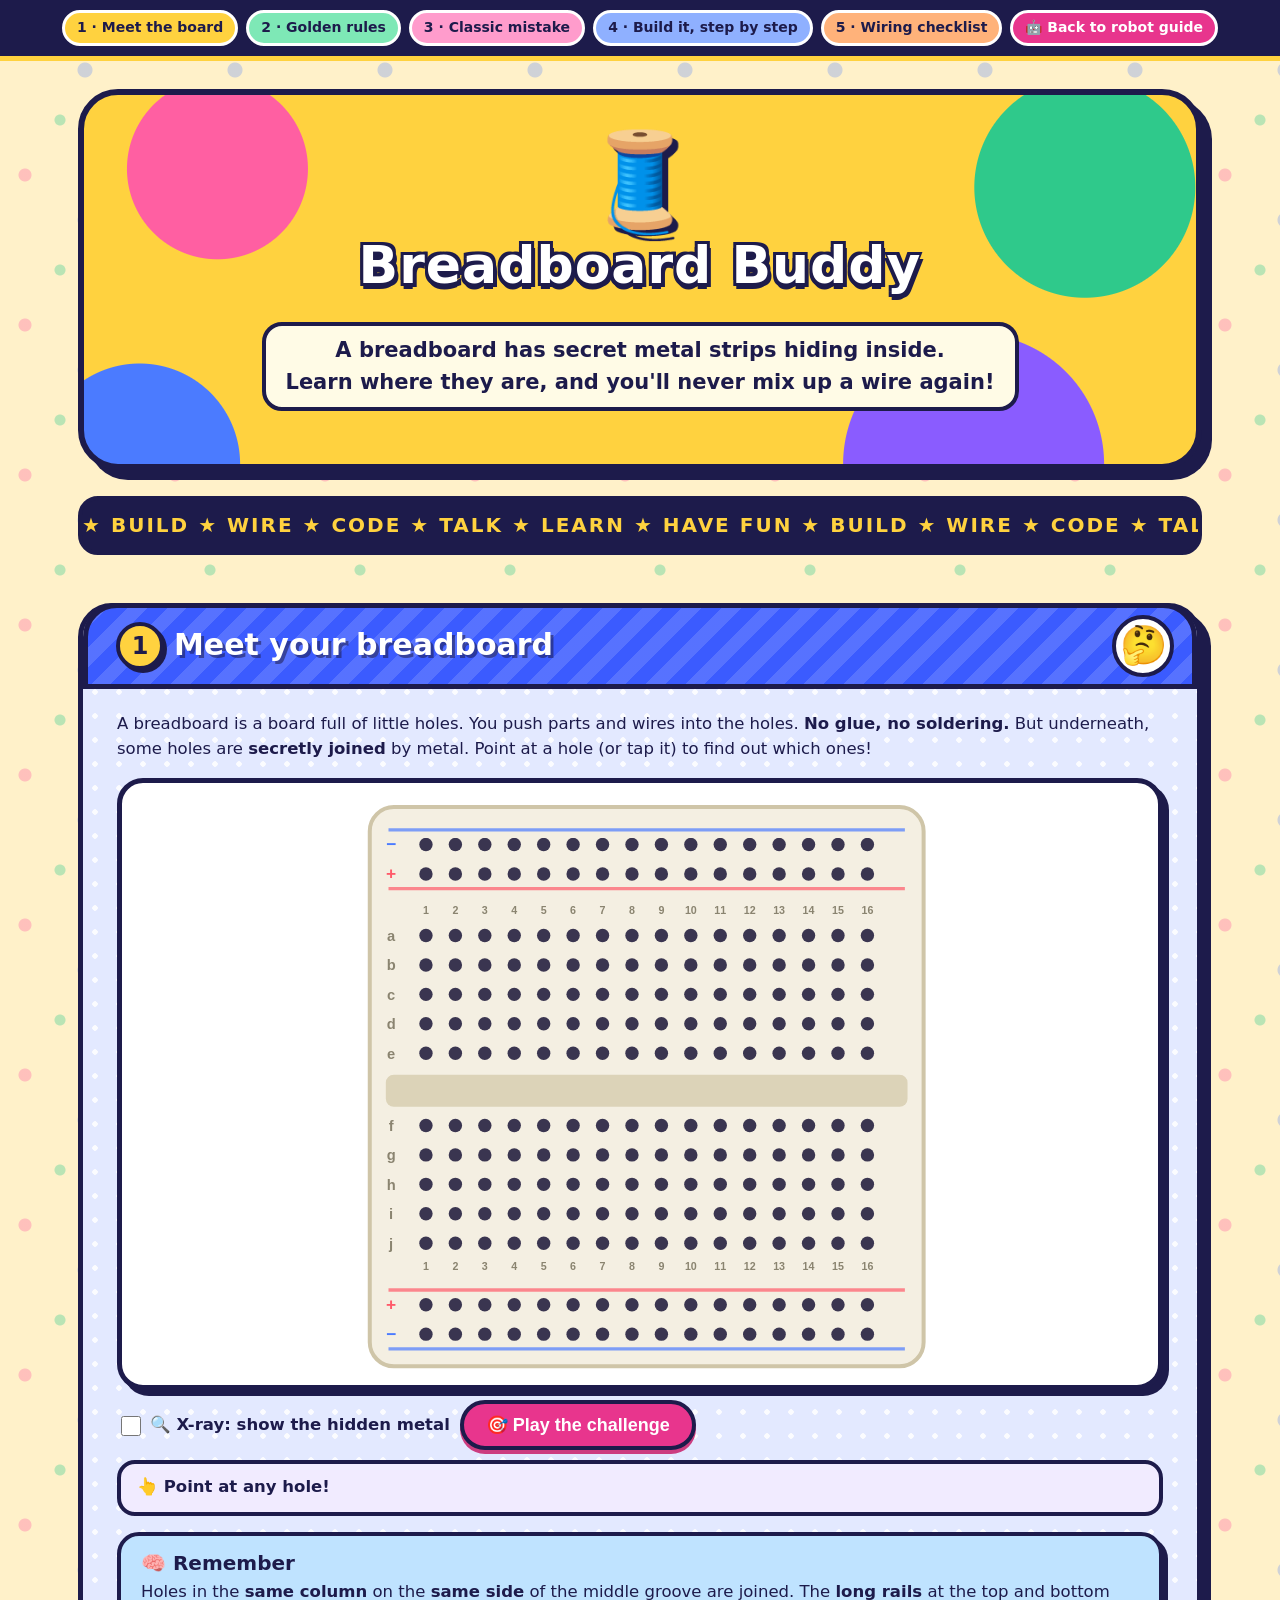
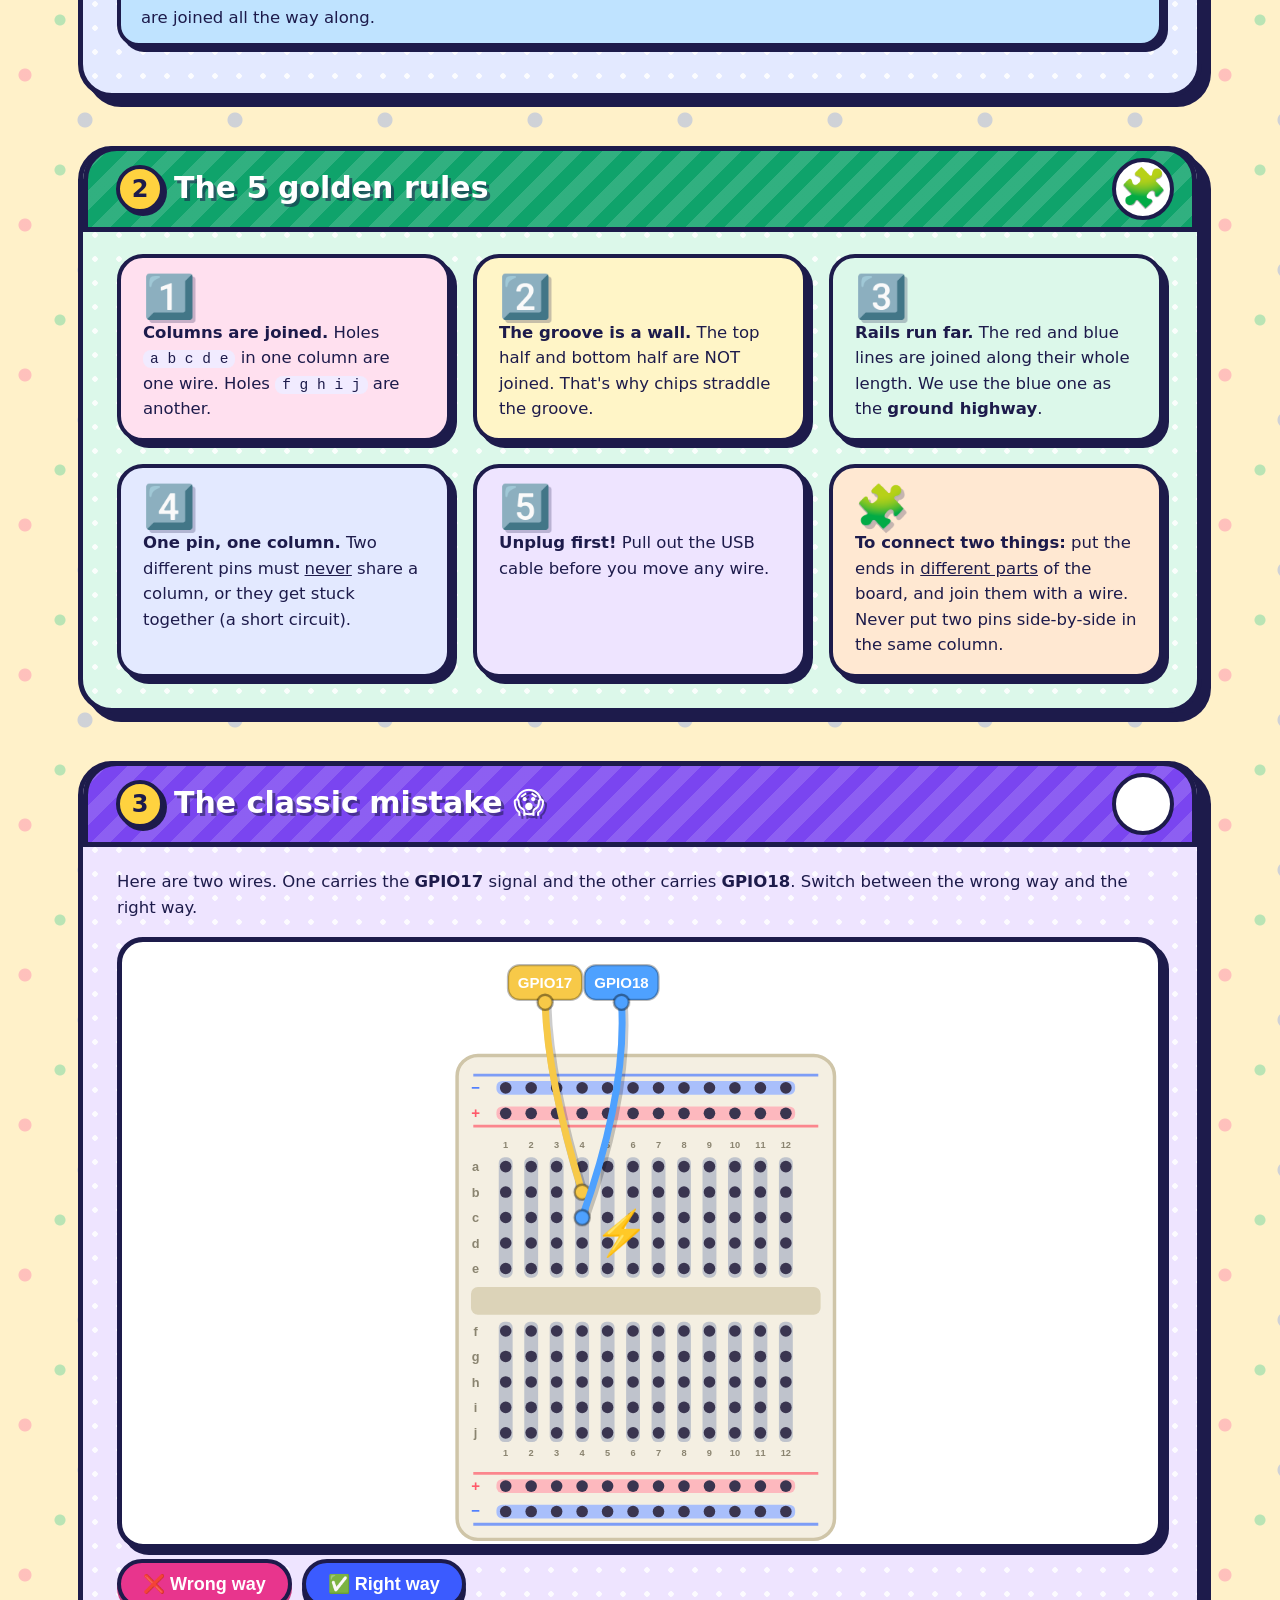
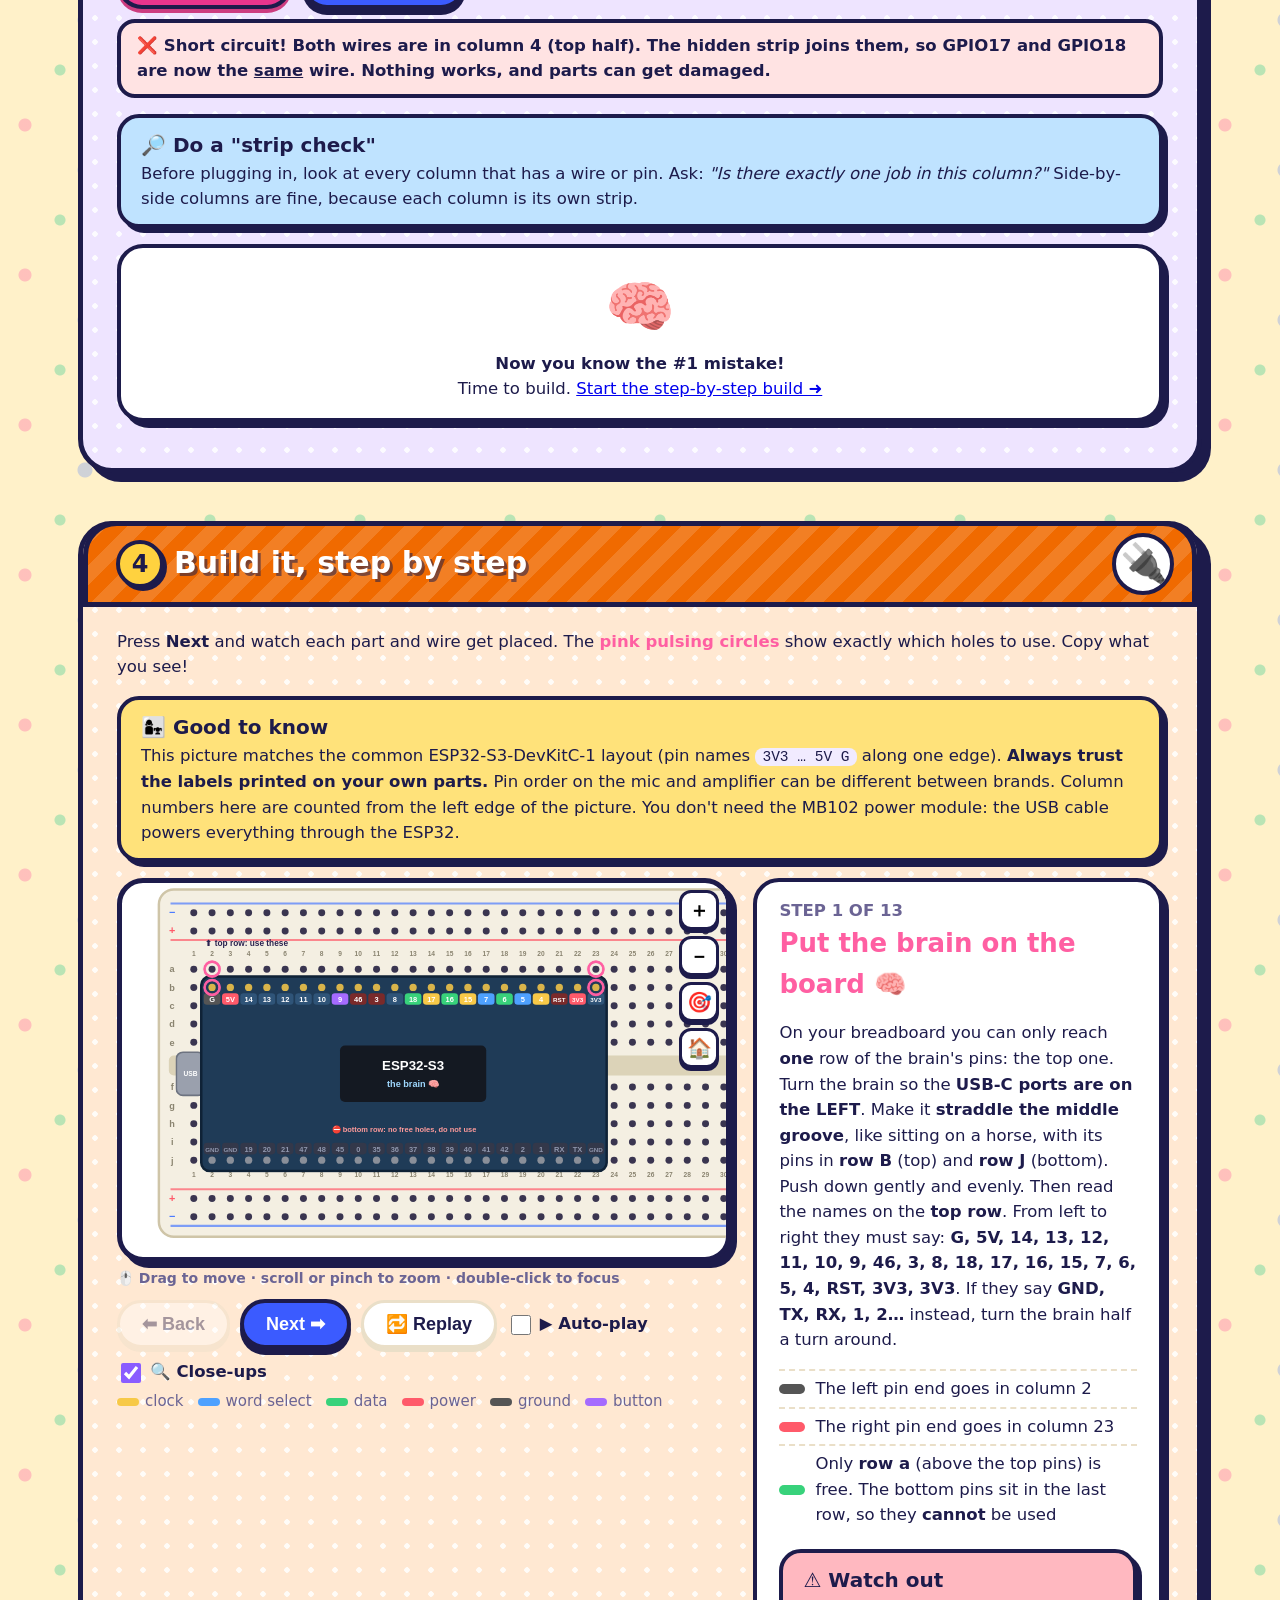
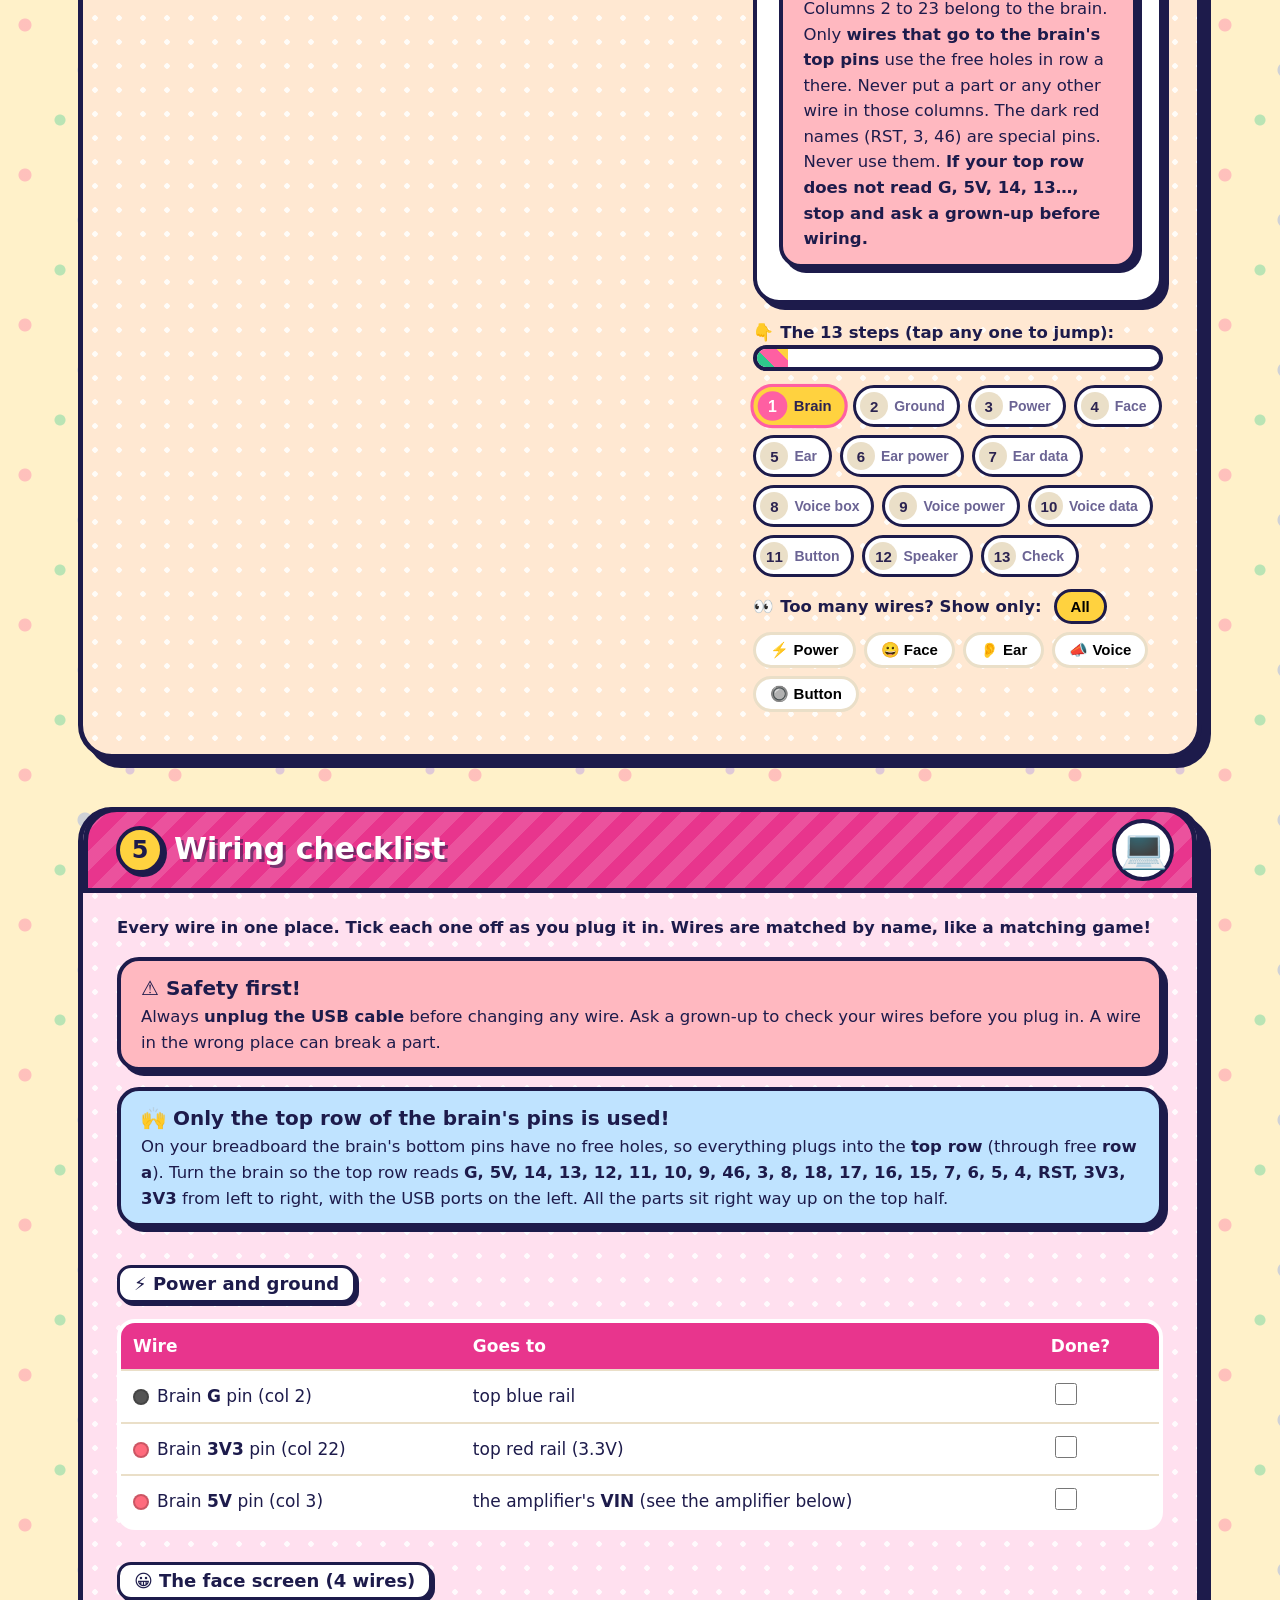
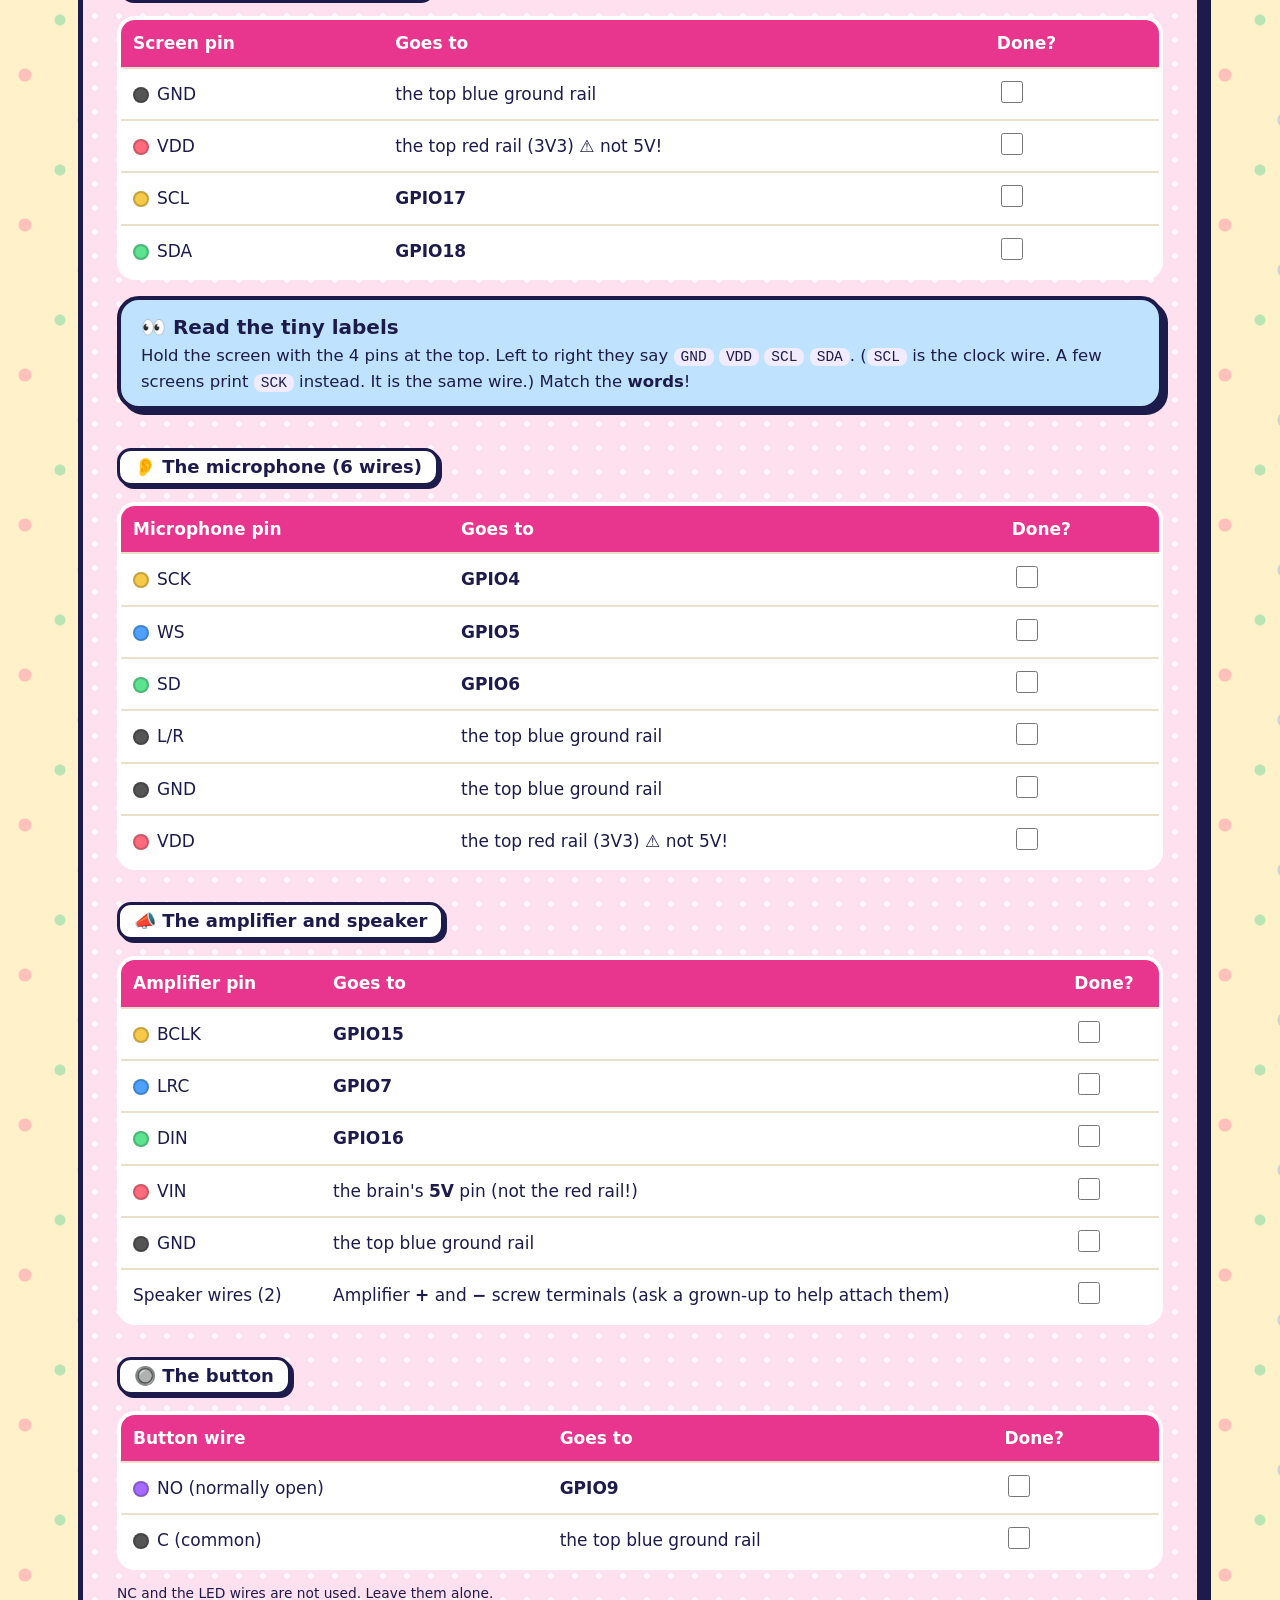
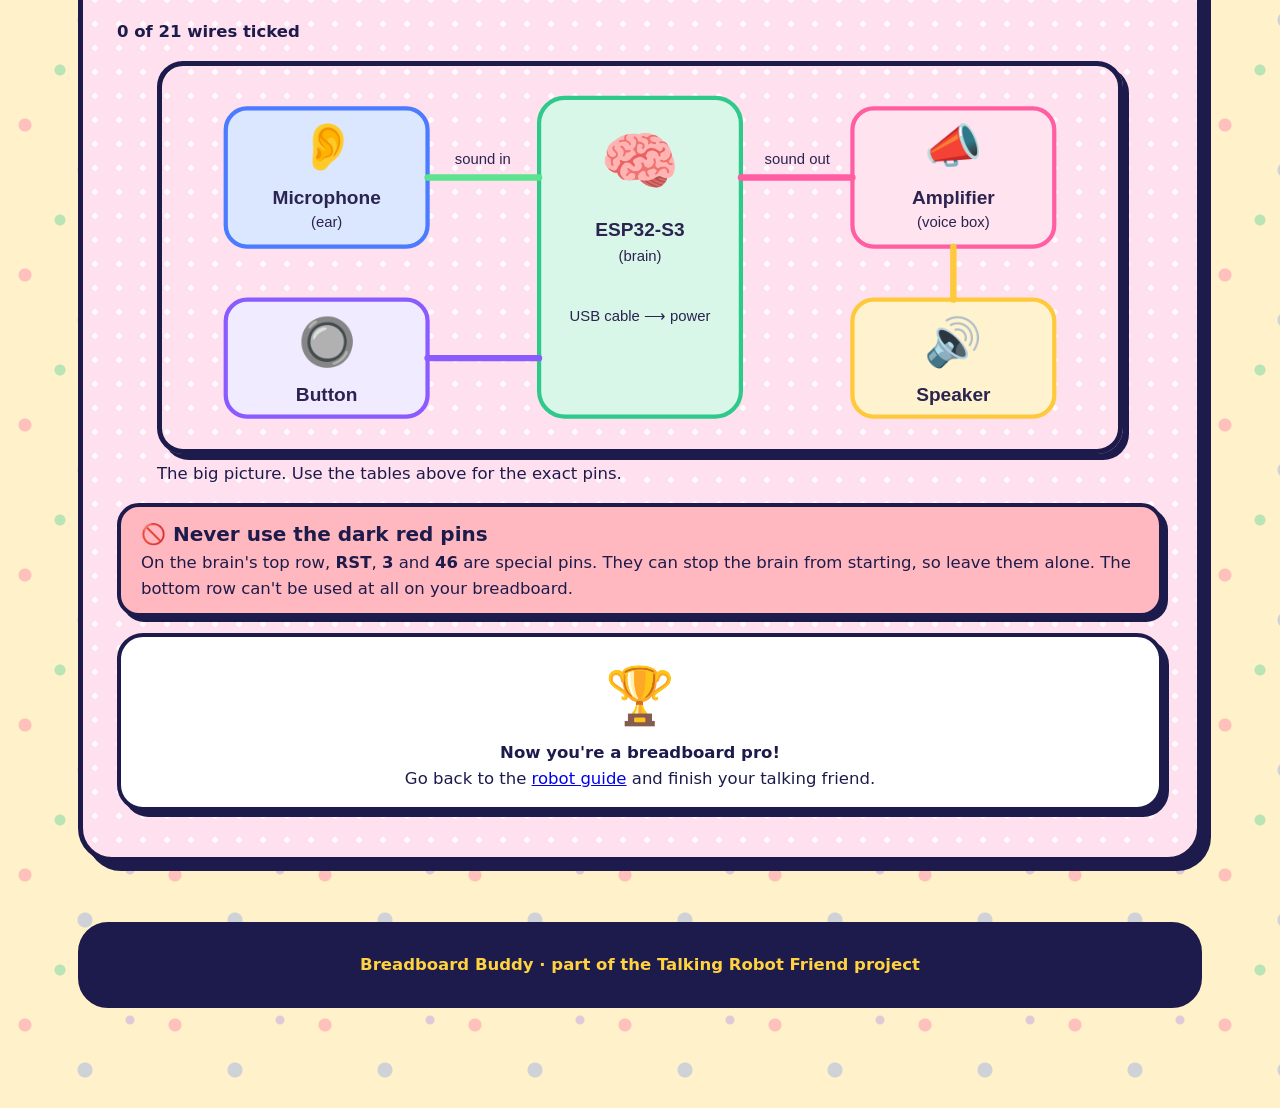
==== commit 868cc609: "Add I2C scanner, fix OLED clock pin name (SCL), explain USB CDC setting per USB port - I2C_Scan sket" ====
--- a/guide-breadboard.html
+++ b/guide-breadboard.html
@@ -229,10 +229,10 @@
     <tr><th>Screen pin</th><th>Goes to</th><th>Done?</th></tr>
     <tr><td><span class="dot" style="background:#555"></span>GND</td><td>the top blue ground rail</td><td><input type="checkbox" class="c"></td></tr>
     <tr><td><span class="dot" style="background:#ff6b7d"></span>VDD</td><td>the top red rail (3V3) ⚠️ not 5V!</td><td><input type="checkbox" class="c"></td></tr>
-    <tr><td><span class="dot" style="background:#f7c948"></span>SCK</td><td><b>GPIO17</b></td><td><input type="checkbox" class="c"></td></tr>
+    <tr><td><span class="dot" style="background:#f7c948"></span>SCL</td><td><b>GPIO17</b></td><td><input type="checkbox" class="c"></td></tr>
     <tr><td><span class="dot" style="background:#5be38f"></span>SDA</td><td><b>GPIO18</b></td><td><input type="checkbox" class="c"></td></tr>
   </table>
-  <div class="tip"><b>👀 Read the tiny labels</b>Hold the screen with the 4 pins at the top. Left to right they say <code>GND</code> <code>VDD</code> <code>SCK</code> <code>SDA</code>. (<code>SCK</code> is the clock wire. Some people call it SCL.) Match the <b>words</b>!</div>
+  <div class="tip"><b>👀 Read the tiny labels</b>Hold the screen with the 4 pins at the top. Left to right they say <code>GND</code> <code>VDD</code> <code>SCL</code> <code>SDA</code>. (<code>SCL</code> is the clock wire. A few screens print <code>SCK</code> instead. It is the same wire.) Match the <b>words</b>!</div>
 
   <h3>👂 The microphone (6 wires)</h3>
   <table>
@@ -424,8 +424,8 @@
   /* ---- where the parts go (all on the top half, right way up) ---- */
   const MIC=['SCK','WS','SD','L/R','VDD','GND'], MIC0=27;
   const AMP=['LRC','BCLK','DIN','GAIN','SD','GND','VIN'], AMP0=36;
-  const OLED=['GND','VDD','SCK','SDA'], OLED0=48;
-  const sig={SCK:COL.yellow,BCLK:COL.yellow,WS:COL.blue,LRC:COL.blue,SD:COL.green,SDA:COL.green,DIN:COL.green,VDD:COL.red,VIN:COL.red,GND:COL.gray,'L/R':COL.gray};
+  const OLED=['GND','VDD','SCL','SDA'], OLED0=48;
+  const sig={SCK:COL.yellow,SCL:COL.yellow,BCLK:COL.yellow,WS:COL.blue,LRC:COL.blue,SD:COL.green,SDA:COL.green,DIN:COL.green,VDD:COL.red,VIN:COL.red,GND:COL.gray,'L/R':COL.gray};
   const micC=n=>MIC0+MIC.indexOf(n), ampC=n=>AMP0+AMP.indexOf(n), oledC=n=>OLED0+OLED.indexOf(n);
   const topCol={'G':2,'5V':3,'9':9,'18':13,'17':14,'16':15,'15':16,'7':17,'6':18,'5':19,'4':20,'3V3':22};
   const T=n=>[topCol[n],'a'];
@@ -515,10 +515,10 @@
     items:[W([22,'a'],[22,'rt'],COL.red,'power')]},
    {t:'Give it a face! 😀',
     say:'The little OLED screen is your robot\'s <b>face</b>. Hold it with the 4 pins at the top, so you can read its words. Push the pins into row <b>e</b>, columns <b>48 to 51</b>. The screen will lie flat over the holes below it, and that\'s fine. Then add 4 wires: power, ground and two wires that carry the picture.',
-    where:[['Pins → row e, columns 48 to 51 (GND, VDD, SCK, SDA)',COL.green],['Gray: screen GND (col 48, row b) → top blue rail',COL.gray],['Red: top red rail → VDD (col 49, row b)',COL.red],['Yellow: pin 17 (col 14, row a) → SCK (col 50, row b)',COL.yellow],['Green: pin 18 (col 13, row a) → SDA (col 51, row b)',COL.green]],
-    oops:'Match the words printed on YOUR screen: <b>GND, VDD, SCK, SDA</b> (pin 1 is GND). <b>SCK</b> is the clock wire, also called SCL. Swapping VDD and GND can break the screen. Red goes to the 3.3V rail only!',
+    where:[['Pins → row e, columns 48 to 51 (GND, VDD, SCL, SDA)',COL.green],['Gray: screen GND (col 48, row b) → top blue rail',COL.gray],['Red: top red rail → VDD (col 49, row b)',COL.red],['Yellow: pin 17 (col 14, row a) → SCL (col 50, row b)',COL.yellow],['Green: pin 18 (col 13, row a) → SDA (col 51, row b)',COL.green]],
+    oops:'Match the words printed on YOUR screen: <b>GND, VDD, SCL, SDA</b> (pin 1 is GND). <b>SCL</b> is the clock wire. A few screens print SCK instead. It is the same wire. Swapping VDD and GND can break the screen. Red goes to the 3.3V rail only!',
     items:[{k:'part',n:'oled'},W([oledC('VDD'),'rt'],[oledC('VDD'),'b'],COL.red,'face'),W([oledC('GND'),'b'],[oledC('GND'),'bt'],COL.gray,'face'),
-           L(T('18'),[oledC('SDA'),'b'],COL.green,LT(1),'face'),L(T('17'),[oledC('SCK'),'b'],COL.yellow,LT(2),'face')],
+           L(T('18'),[oledC('SDA'),'b'],COL.green,LT(1),'face'),L(T('17'),[oledC('SCL'),'b'],COL.yellow,LT(2),'face')],
     rings:[[48,'e'],[51,'e']]},
    {t:'Add the ear 👂 (microphone)',
     say:'Push the microphone\'s 6 pins into row <b>e</b> of columns <b>27 to 32</b>. It is far from the brain and the face screen, so no column is shared.',
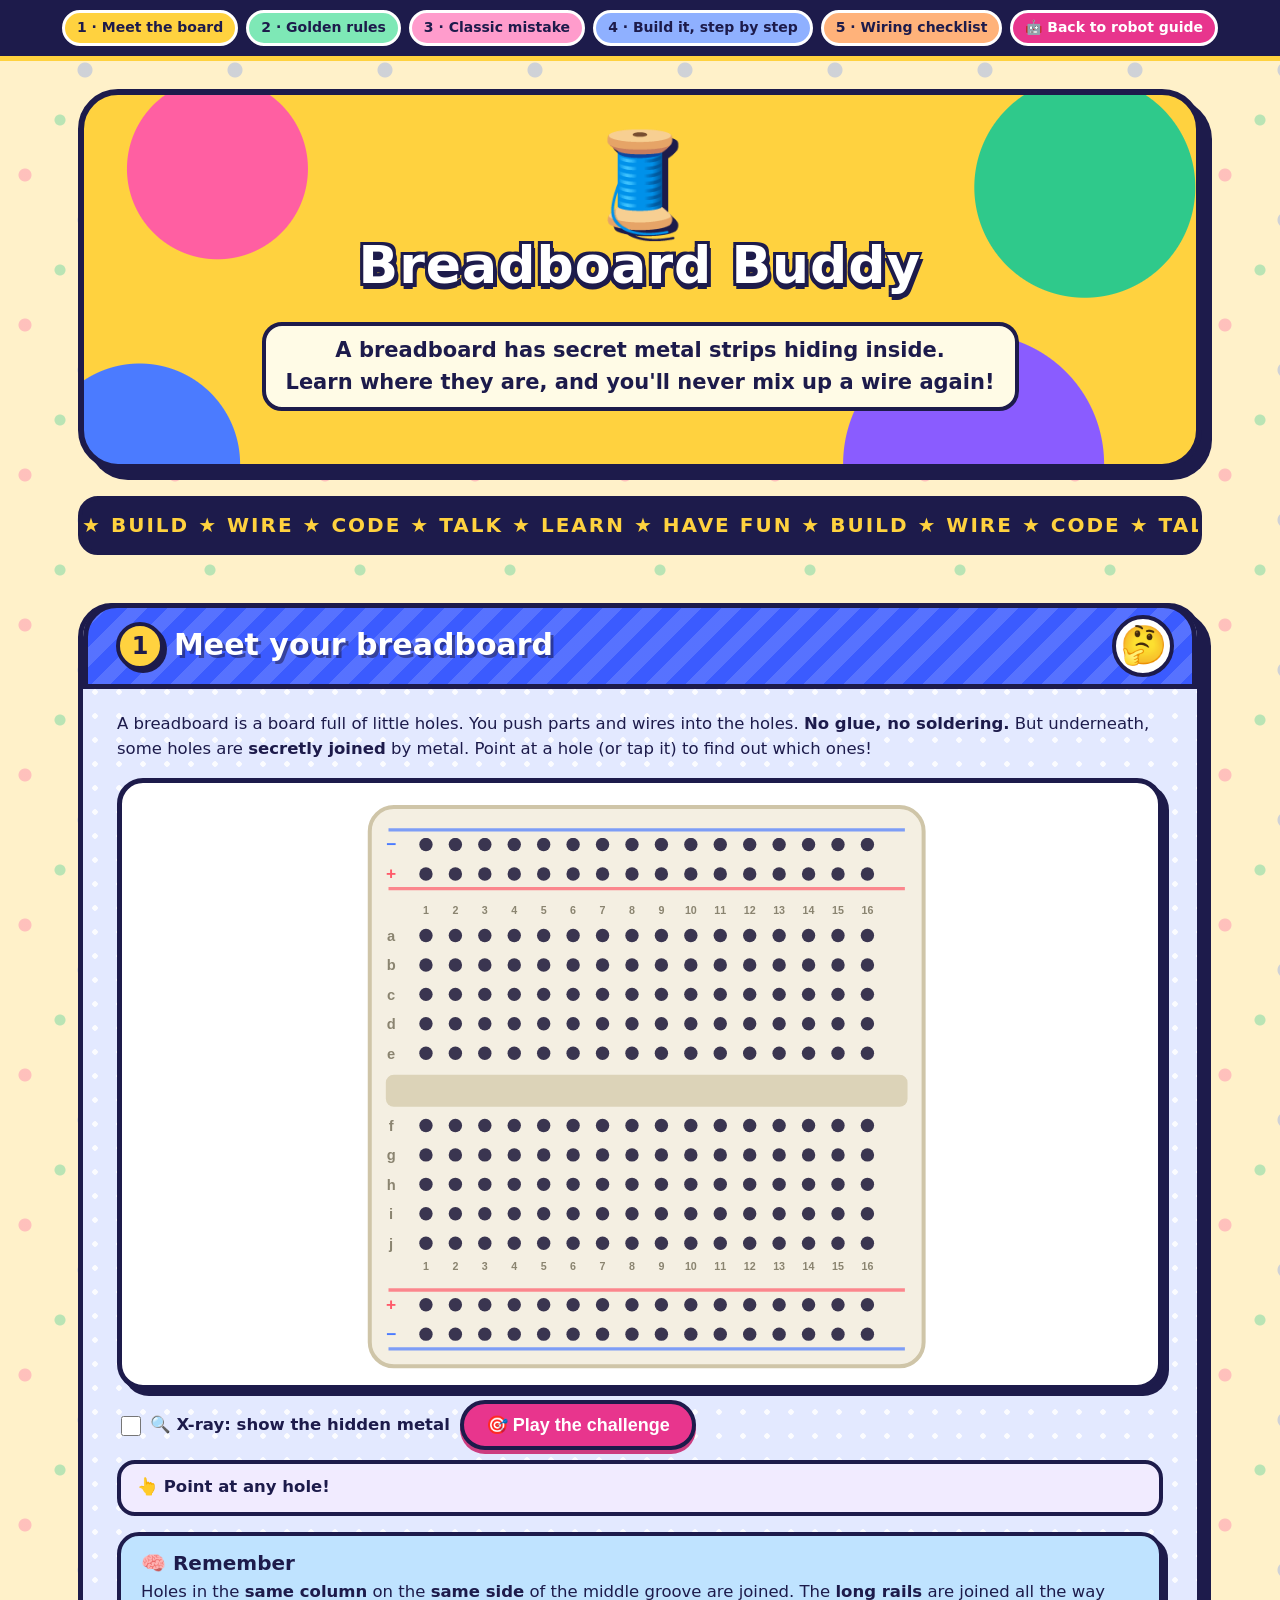
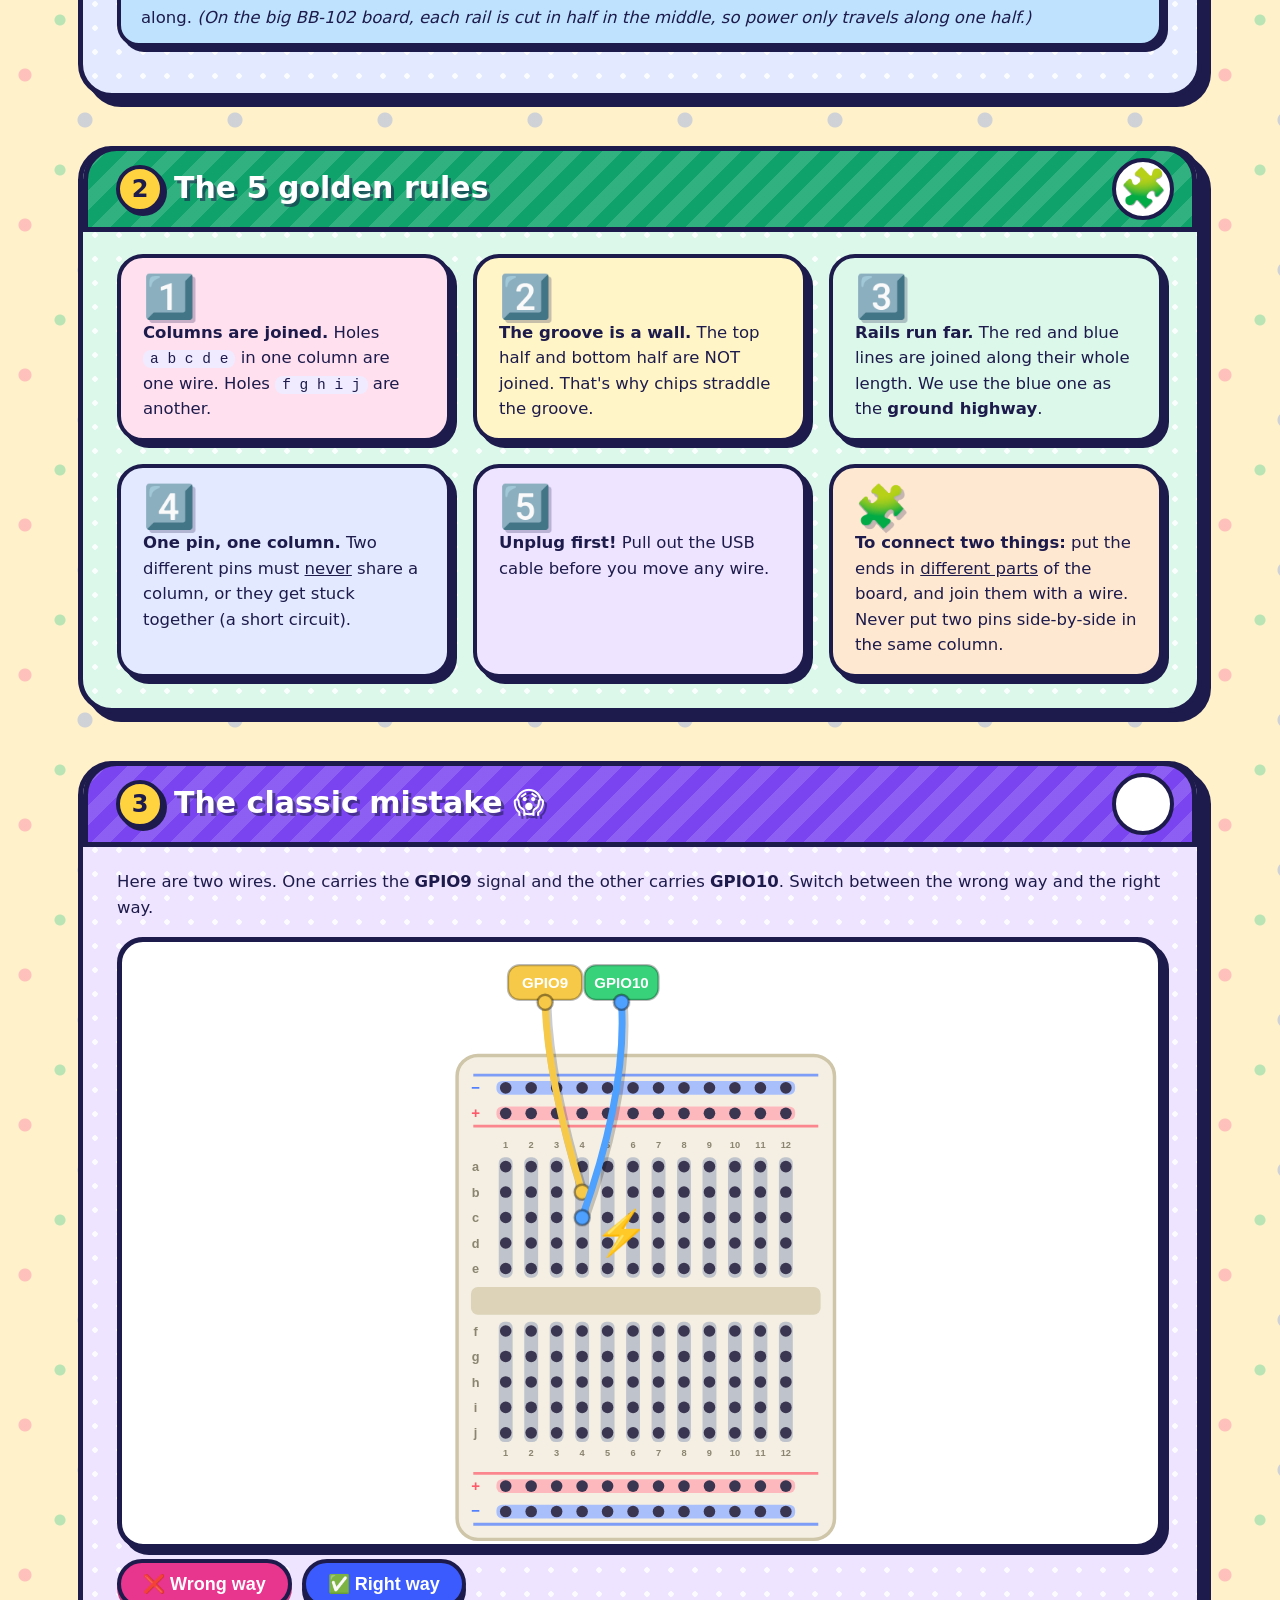
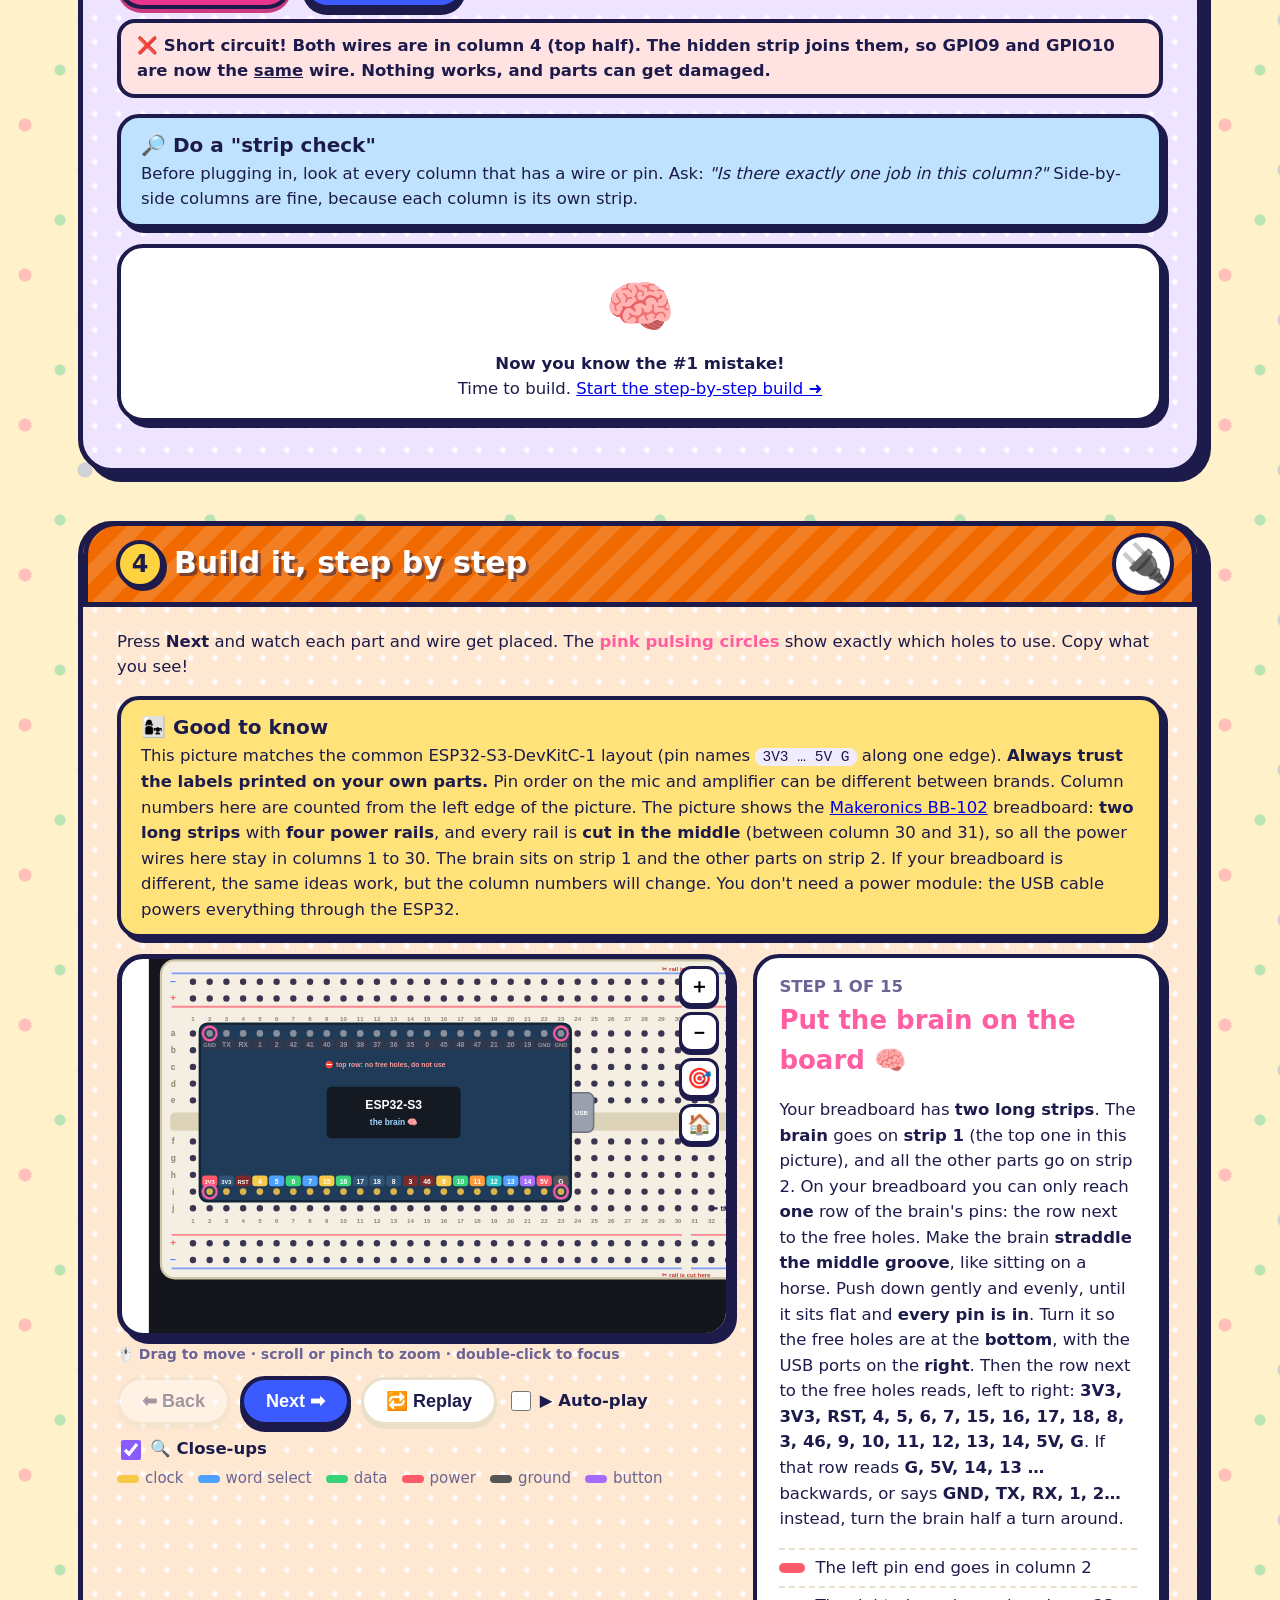
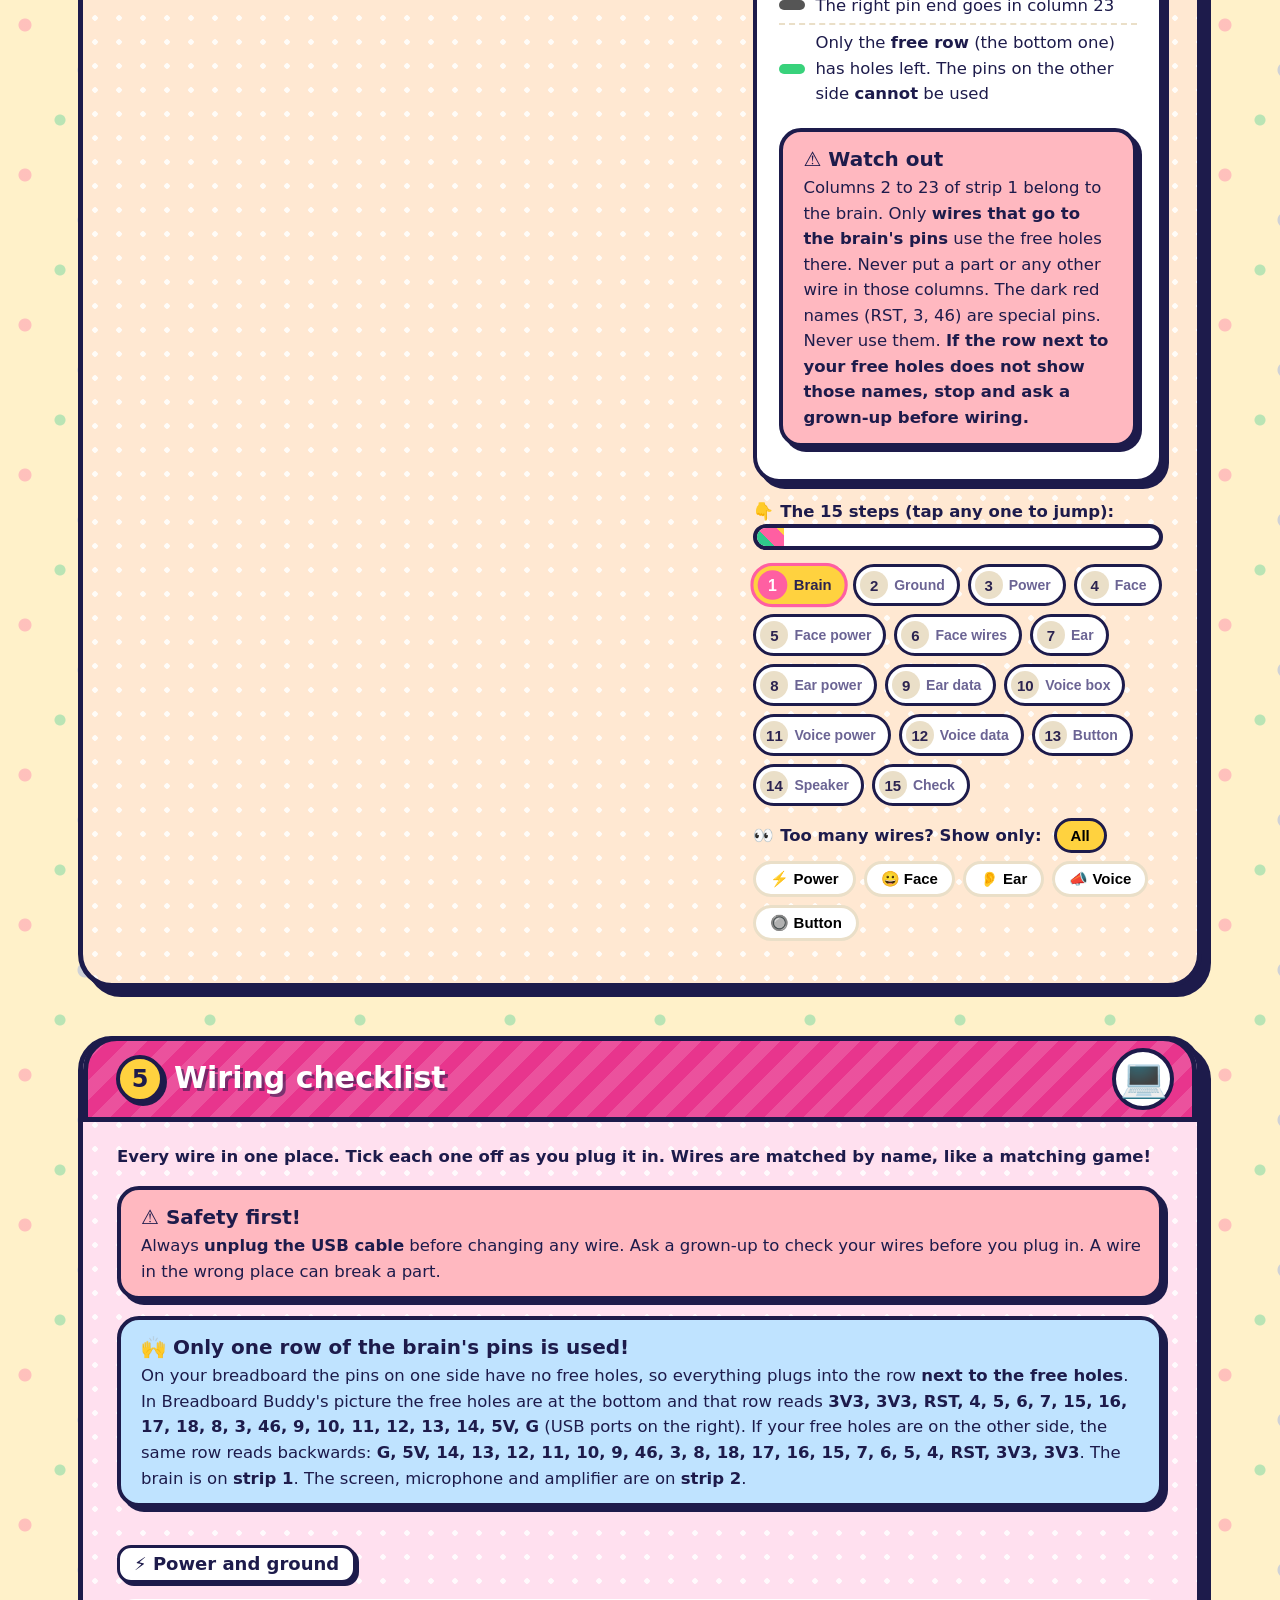
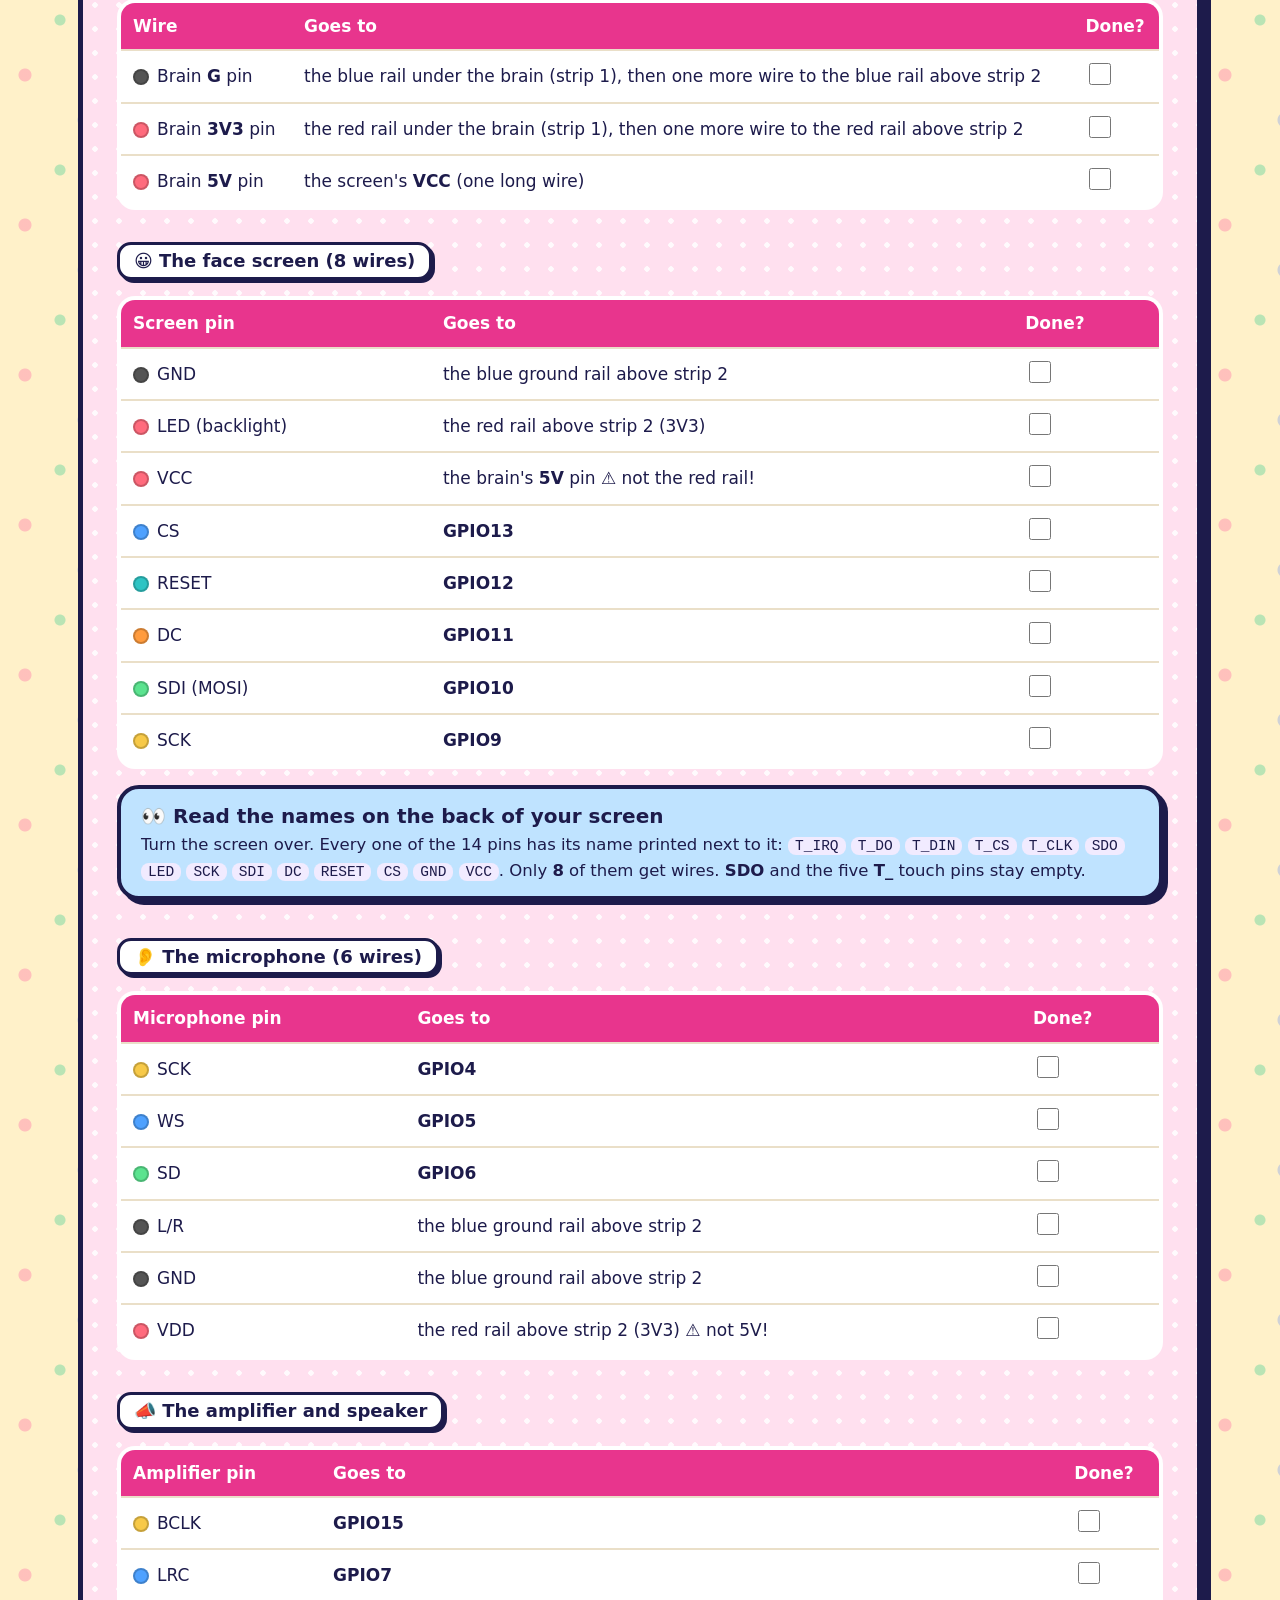
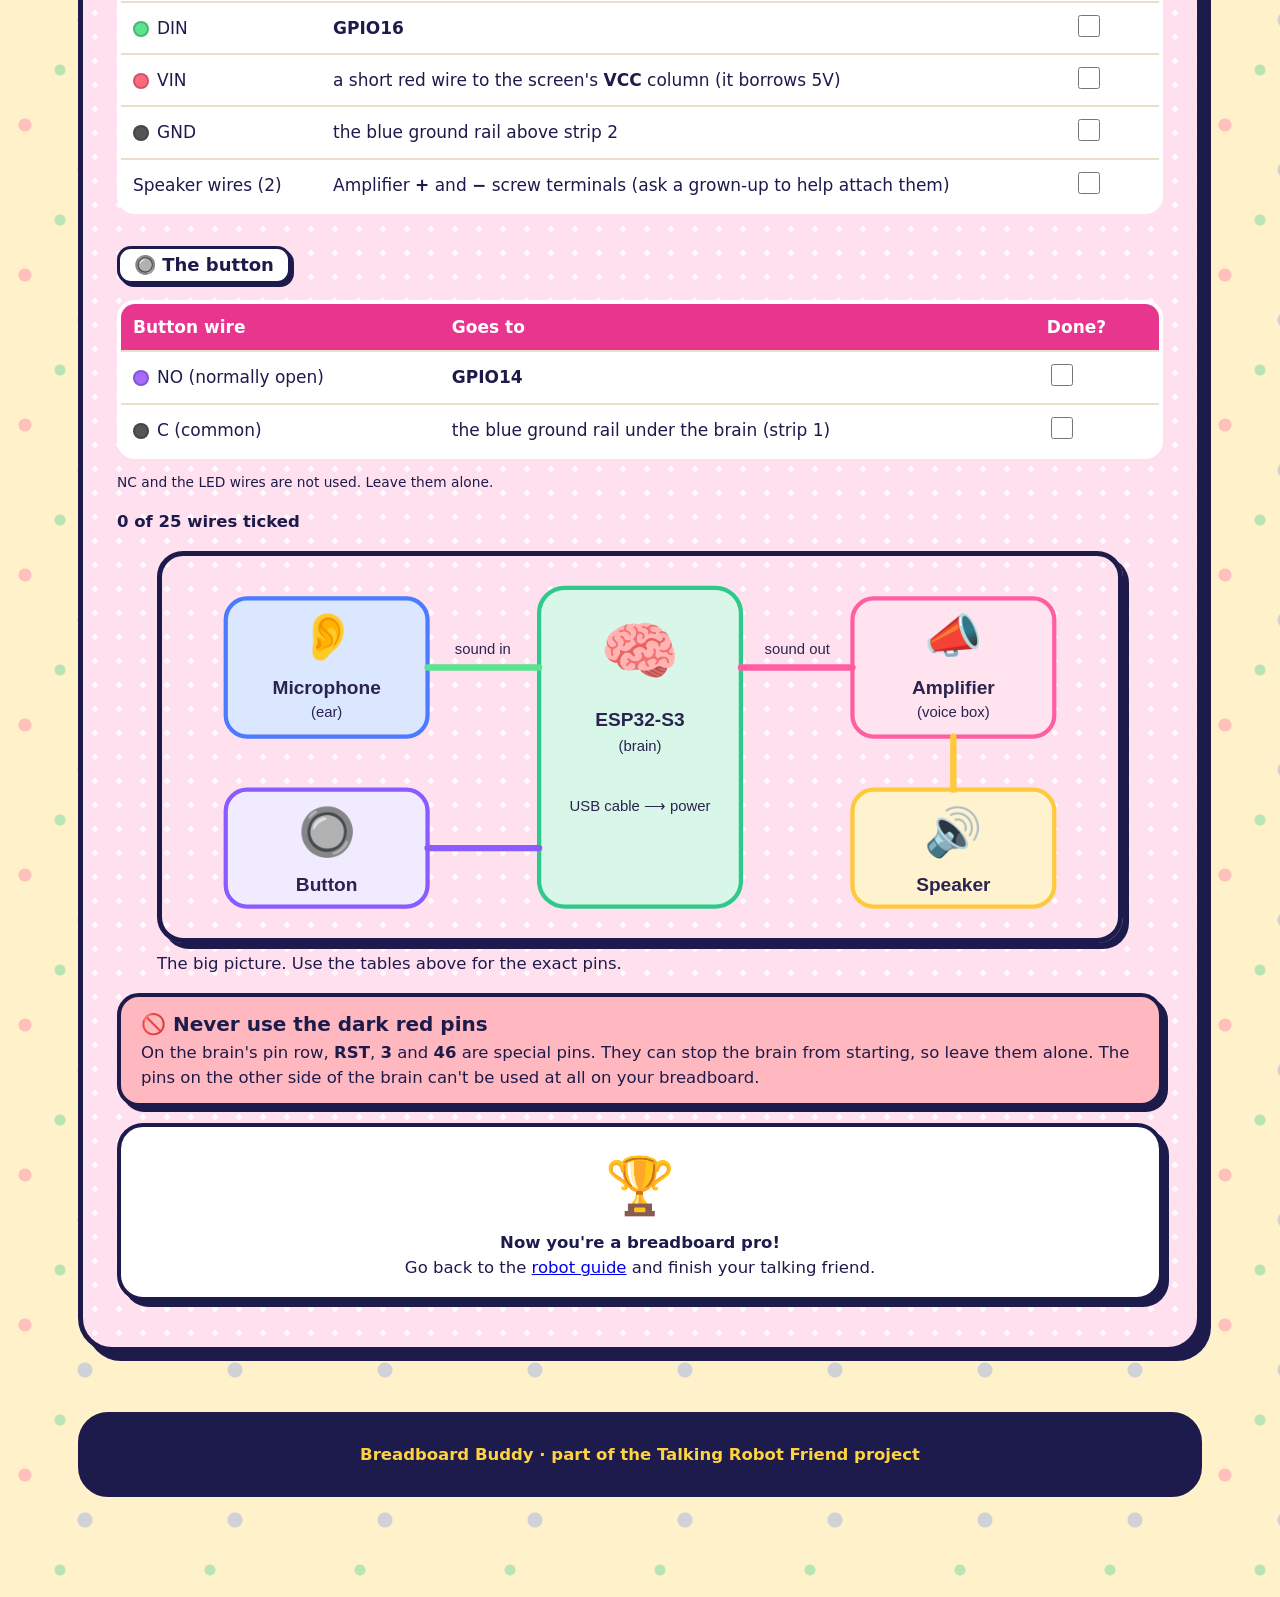
==== commit f248184a: "Switch to 2.4in colour TFT face and Makeronics BB-102 breadboard - Face is now a widescreen colour I" ====
--- a/guide-breadboard.html
+++ b/guide-breadboard.html
@@ -134,7 +134,7 @@
     <span id="score" style="font-weight:700"></span>
   </div>
   <div class="msg" id="learnMsg">👆 Point at any hole!</div>
-  <div class="tip"><b>🧠 Remember</b>Holes in the <b>same column</b> on the <b>same side</b> of the middle groove are joined. The <b>long rails</b> at the top and bottom are joined all the way along.</div>
+  <div class="tip"><b>🧠 Remember</b>Holes in the <b>same column</b> on the <b>same side</b> of the middle groove are joined. The <b>long rails</b> are joined all the way along. <i>(On the big BB-102 board, each rail is cut in half in the middle, so power only travels along one half.)</i></div>
 </section>
 
 <!-- RULES -->
@@ -153,7 +153,7 @@
 <!-- OOPS -->
 <section id="oops">
   <h2><span class="n">3</span>The classic mistake 😱</h2>
-  <p>Here are two wires. One carries the <b>GPIO17</b> signal and the other carries <b>GPIO18</b>. Switch between the wrong way and the right way.</p>
+  <p>Here are two wires. One carries the <b>GPIO9</b> signal and the other carries <b>GPIO10</b>. Switch between the wrong way and the right way.</p>
   <svg id="oopsBoard" class="boardsm" viewBox="0 20 380 520"></svg>
   <div class="controls">
     <button class="btn pink" id="bad">❌ Wrong way</button>
@@ -168,12 +168,12 @@
 <section id="build">
   <h2><span class="n">4</span>Build it, step by step</h2>
   <p>Press <b>Next</b> and watch each part and wire get placed. The <span style="color:var(--pink);font-weight:800">pink pulsing circles</span> show exactly which holes to use. Copy what you see!</p>
-  <div class="grownup"><b>👩‍👧 Good to know</b>This picture matches the common ESP32-S3-DevKitC-1 layout (pin names <code>3V3 … 5V G</code> along one edge). <b>Always trust the labels printed on your own parts.</b> Pin order on the mic and amplifier can be different between brands. Column numbers here are counted from the left edge of the picture. You don't need the MB102 power module: the USB cable powers everything through the ESP32.</div>
+  <div class="grownup"><b>👩‍👧 Good to know</b>This picture matches the common ESP32-S3-DevKitC-1 layout (pin names <code>3V3 … 5V G</code> along one edge). <b>Always trust the labels printed on your own parts.</b> Pin order on the mic and amplifier can be different between brands. Column numbers here are counted from the left edge of the picture. The picture shows the <a href="https://www.amazon.com/dp/B07Q34YND5" target="_blank" rel="noopener">Makeronics BB-102</a> breadboard: <b>two long strips</b> with <b>four power rails</b>, and every rail is <b>cut in the middle</b> (between column 30 and 31), so all the power wires here stay in columns 1 to 30. The brain sits on strip 1 and the other parts on strip 2. If your breadboard is different, the same ideas work, but the column numbers will change. You don't need a power module: the USB cable powers everything through the ESP32.</div>
 
   <div class="buildgrid">
     <div class="bleft">
       <div class="boardwrap">
-        <svg id="buildBoard" class="board" viewBox="0 0 1380 800"></svg>
+        <svg id="buildBoard" class="board" viewBox="-202 175 1856 1160"></svg>
         <div class="zoombar">
           <button id="zin" title="Zoom in">＋</button><button id="zout" title="Zoom out">－</button>
           <button id="zstep" title="Focus on this step">🎯</button><button id="zall" title="Show the whole board">🏠</button>
@@ -199,7 +199,7 @@
         <ul class="where" id="stepWhere"></ul>
         <div class="safe" id="stepOops" style="display:none"></div>
       </div>
-      <div style="font-weight:800;margin-top:10px">👇 The 13 steps (tap any one to jump):</div>
+      <div style="font-weight:800;margin-top:10px">👇 The 15 steps (tap any one to jump):</div>
       <div class="pbar"><i id="pfill"></i></div>
       <div class="dots" id="dots"></div>
       <div class="fltbar" id="flt"><b>👀 Too many wires? Show only:</b>
@@ -214,25 +214,29 @@
   <h2><span class="n">5</span>Wiring checklist</h2>
   <p class="lead">Every wire in one place. Tick each one off as you plug it in. Wires are matched by <b>name</b>, like a matching game!</p>
   <div class="safe"><b>⚠️ Safety first!</b>Always <b>unplug the USB cable</b> before changing any wire. Ask a grown-up to check your wires before you plug in. A wire in the wrong place can break a part.</div>
-  <div class="tip"><b>🙌 Only the top row of the brain's pins is used!</b>On your breadboard the brain's bottom pins have no free holes, so everything plugs into the <b>top row</b> (through free <b>row a</b>). Turn the brain so the top row reads <b>G, 5V, 14, 13, 12, 11, 10, 9, 46, 3, 8, 18, 17, 16, 15, 7, 6, 5, 4, RST, 3V3, 3V3</b> from left to right, with the USB ports on the left. All the parts sit right way up on the top half.</div>
+  <div class="tip"><b>🙌 Only one row of the brain's pins is used!</b>On your breadboard the pins on one side have no free holes, so everything plugs into the row <b>next to the free holes</b>. In Breadboard Buddy's picture the free holes are at the bottom and that row reads <b>3V3, 3V3, RST, 4, 5, 6, 7, 15, 16, 17, 18, 8, 3, 46, 9, 10, 11, 12, 13, 14, 5V, G</b> (USB ports on the right). If your free holes are on the other side, the same row reads backwards: <b>G, 5V, 14, 13, 12, 11, 10, 9, 46, 3, 8, 18, 17, 16, 15, 7, 6, 5, 4, RST, 3V3, 3V3</b>. The brain is on <b>strip 1</b>. The screen, microphone and amplifier are on <b>strip 2</b>.</div>
 
   <h3>⚡ Power and ground</h3>
   <table>
     <tr><th>Wire</th><th>Goes to</th><th>Done?</th></tr>
-    <tr><td><span class="dot" style="background:#555"></span>Brain <b>G</b> pin (col 2)</td><td>top blue rail</td><td><input type="checkbox" class="c"></td></tr>
-    <tr><td><span class="dot" style="background:#ff6b7d"></span>Brain <b>3V3</b> pin (col 22)</td><td>top red rail (3.3V)</td><td><input type="checkbox" class="c"></td></tr>
-    <tr><td><span class="dot" style="background:#ff6b7d"></span>Brain <b>5V</b> pin (col 3)</td><td>the amplifier's <b>VIN</b> (see the amplifier below)</td><td><input type="checkbox" class="c"></td></tr>
+    <tr><td><span class="dot" style="background:#555"></span>Brain <b>G</b> pin</td><td>the blue rail under the brain (strip 1), then one more wire to the blue rail above strip 2</td><td><input type="checkbox" class="c"></td></tr>
+    <tr><td><span class="dot" style="background:#ff6b7d"></span>Brain <b>3V3</b> pin</td><td>the red rail under the brain (strip 1), then one more wire to the red rail above strip 2</td><td><input type="checkbox" class="c"></td></tr>
+    <tr><td><span class="dot" style="background:#ff6b7d"></span>Brain <b>5V</b> pin</td><td>the screen's <b>VCC</b> (one long wire)</td><td><input type="checkbox" class="c"></td></tr>
   </table>
 
-  <h3>😀 The face screen (4 wires)</h3>
+  <h3>😀 The face screen (8 wires)</h3>
   <table>
     <tr><th>Screen pin</th><th>Goes to</th><th>Done?</th></tr>
-    <tr><td><span class="dot" style="background:#555"></span>GND</td><td>the top blue ground rail</td><td><input type="checkbox" class="c"></td></tr>
-    <tr><td><span class="dot" style="background:#ff6b7d"></span>VDD</td><td>the top red rail (3V3) ⚠️ not 5V!</td><td><input type="checkbox" class="c"></td></tr>
-    <tr><td><span class="dot" style="background:#f7c948"></span>SCL</td><td><b>GPIO17</b></td><td><input type="checkbox" class="c"></td></tr>
-    <tr><td><span class="dot" style="background:#5be38f"></span>SDA</td><td><b>GPIO18</b></td><td><input type="checkbox" class="c"></td></tr>
+    <tr><td><span class="dot" style="background:#555"></span>GND</td><td>the blue ground rail above strip 2</td><td><input type="checkbox" class="c"></td></tr>
+    <tr><td><span class="dot" style="background:#ff6b7d"></span>LED (backlight)</td><td>the red rail above strip 2 (3V3)</td><td><input type="checkbox" class="c"></td></tr>
+    <tr><td><span class="dot" style="background:#ff6b7d"></span>VCC</td><td>the brain's <b>5V</b> pin ⚠️ not the red rail!</td><td><input type="checkbox" class="c"></td></tr>
+    <tr><td><span class="dot" style="background:#4ea1ff"></span>CS</td><td><b>GPIO13</b></td><td><input type="checkbox" class="c"></td></tr>
+    <tr><td><span class="dot" style="background:#2ec4c4"></span>RESET</td><td><b>GPIO12</b></td><td><input type="checkbox" class="c"></td></tr>
+    <tr><td><span class="dot" style="background:#ff9b3d"></span>DC</td><td><b>GPIO11</b></td><td><input type="checkbox" class="c"></td></tr>
+    <tr><td><span class="dot" style="background:#5be38f"></span>SDI (MOSI)</td><td><b>GPIO10</b></td><td><input type="checkbox" class="c"></td></tr>
+    <tr><td><span class="dot" style="background:#f7c948"></span>SCK</td><td><b>GPIO9</b></td><td><input type="checkbox" class="c"></td></tr>
   </table>
-  <div class="tip"><b>👀 Read the tiny labels</b>Hold the screen with the 4 pins at the top. Left to right they say <code>GND</code> <code>VDD</code> <code>SCL</code> <code>SDA</code>. (<code>SCL</code> is the clock wire. A few screens print <code>SCK</code> instead. It is the same wire.) Match the <b>words</b>!</div>
+  <div class="tip"><b>👀 Read the names on the back of your screen</b>Turn the screen over. Every one of the 14 pins has its name printed next to it: <code>T_IRQ</code> <code>T_DO</code> <code>T_DIN</code> <code>T_CS</code> <code>T_CLK</code> <code>SDO</code> <code>LED</code> <code>SCK</code> <code>SDI</code> <code>DC</code> <code>RESET</code> <code>CS</code> <code>GND</code> <code>VCC</code>. Only <b>8</b> of them get wires. <b>SDO</b> and the five <b>T_</b> touch pins stay empty.</div>
 
   <h3>👂 The microphone (6 wires)</h3>
   <table>
@@ -240,9 +244,9 @@
     <tr><td><span class="dot" style="background:#f7c948"></span>SCK</td><td><b>GPIO4</b></td><td><input type="checkbox" class="c"></td></tr>
     <tr><td><span class="dot" style="background:#4ea1ff"></span>WS</td><td><b>GPIO5</b></td><td><input type="checkbox" class="c"></td></tr>
     <tr><td><span class="dot" style="background:#5be38f"></span>SD</td><td><b>GPIO6</b></td><td><input type="checkbox" class="c"></td></tr>
-    <tr><td><span class="dot" style="background:#555"></span>L/R</td><td>the top blue ground rail</td><td><input type="checkbox" class="c"></td></tr>
-    <tr><td><span class="dot" style="background:#555"></span>GND</td><td>the top blue ground rail</td><td><input type="checkbox" class="c"></td></tr>
-    <tr><td><span class="dot" style="background:#ff6b7d"></span>VDD</td><td>the top red rail (3V3) ⚠️ not 5V!</td><td><input type="checkbox" class="c"></td></tr>
+    <tr><td><span class="dot" style="background:#555"></span>L/R</td><td>the blue ground rail above strip 2</td><td><input type="checkbox" class="c"></td></tr>
+    <tr><td><span class="dot" style="background:#555"></span>GND</td><td>the blue ground rail above strip 2</td><td><input type="checkbox" class="c"></td></tr>
+    <tr><td><span class="dot" style="background:#ff6b7d"></span>VDD</td><td>the red rail above strip 2 (3V3) ⚠️ not 5V!</td><td><input type="checkbox" class="c"></td></tr>
   </table>
 
   <h3>📣 The amplifier and speaker</h3>
@@ -251,16 +255,16 @@
     <tr><td><span class="dot" style="background:#f7c948"></span>BCLK</td><td><b>GPIO15</b></td><td><input type="checkbox" class="c"></td></tr>
     <tr><td><span class="dot" style="background:#4ea1ff"></span>LRC</td><td><b>GPIO7</b></td><td><input type="checkbox" class="c"></td></tr>
     <tr><td><span class="dot" style="background:#5be38f"></span>DIN</td><td><b>GPIO16</b></td><td><input type="checkbox" class="c"></td></tr>
-    <tr><td><span class="dot" style="background:#ff6b7d"></span>VIN</td><td>the brain's <b>5V</b> pin (not the red rail!)</td><td><input type="checkbox" class="c"></td></tr>
-    <tr><td><span class="dot" style="background:#555"></span>GND</td><td>the top blue ground rail</td><td><input type="checkbox" class="c"></td></tr>
+    <tr><td><span class="dot" style="background:#ff6b7d"></span>VIN</td><td>a short red wire to the screen's <b>VCC</b> column (it borrows 5V)</td><td><input type="checkbox" class="c"></td></tr>
+    <tr><td><span class="dot" style="background:#555"></span>GND</td><td>the blue ground rail above strip 2</td><td><input type="checkbox" class="c"></td></tr>
     <tr><td>Speaker wires (2)</td><td>Amplifier <b>+</b> and <b>−</b> screw terminals (ask a grown-up to help attach them)</td><td><input type="checkbox" class="c"></td></tr>
   </table>
 
   <h3>🔘 The button</h3>
   <table>
     <tr><th>Button wire</th><th>Goes to</th><th>Done?</th></tr>
-    <tr><td><span class="dot" style="background:#a56bff"></span>NO (normally open)</td><td><b>GPIO9</b></td><td><input type="checkbox" class="c"></td></tr>
-    <tr><td><span class="dot" style="background:#555"></span>C (common)</td><td>the top blue ground rail</td><td><input type="checkbox" class="c"></td></tr>
+    <tr><td><span class="dot" style="background:#a56bff"></span>NO (normally open)</td><td><b>GPIO14</b></td><td><input type="checkbox" class="c"></td></tr>
+    <tr><td><span class="dot" style="background:#555"></span>C (common)</td><td>the blue ground rail under the brain (strip 1)</td><td><input type="checkbox" class="c"></td></tr>
   </table>
   <p style="margin:4px 0"><small>NC and the LED wires are not used. Leave them alone.</small></p>
 
@@ -280,7 +284,7 @@
     </svg>
     <figcaption>The big picture. Use the tables above for the exact pins.</figcaption>
   </figure>
-  <div class="safe"><b>🚫 Never use the dark red pins</b>On the brain's top row, <b>RST</b>, <b>3</b> and <b>46</b> are special pins. They can stop the brain from starting, so leave them alone. The bottom row can't be used at all on your breadboard.</div>
+  <div class="safe"><b>🚫 Never use the dark red pins</b>On the brain's pin row, <b>RST</b>, <b>3</b> and <b>46</b> are special pins. They can stop the brain from starting, so leave them alone. The pins on the other side of the brain can't be used at all on your breadboard.</div>
   <div class="card" style="text-align:center"><div style="font-size:56px">🏆</div><b>Now you're a breadboard pro!</b><br>Go back to the <a href="guide-kids.html">robot guide</a> and finish your talking friend.</div>
 </section>
 
@@ -291,37 +295,49 @@
 /* ---------- geometry ---------- */
 const NS='http://www.w3.org/2000/svg', P=22;
 const YO=110;  // extra room above the board for wire lanes
-const Y={};Object.entries({bt:146,rt:168,a:214,b:236,c:258,d:280,e:302,f:356,g:378,h:400,i:422,j:444,rb:490,bb:512}).forEach(([k,v])=>Y[k]=v+YO);
+const S2=536;  // strip 2 sits this far below strip 1 (the wire lanes run in the space between)
+const Y={};Object.entries({bt:146,rt:168,a:214,b:236,c:258,d:280,e:302,f:356,g:378,h:400,i:422,j:444,rb:490,bb:512}).forEach(([k,v])=>{Y[k]=v+YO;Y[k+'2']=v+YO+S2});
 const TOP=['a','b','c','d','e'], BOT=['f','g','h','i','j'], RAILS=['bt','rt','rb','bb'];
-const COL={yellow:'#f7c948',blue:'#4ea1ff',green:'#38d27b',red:'#ff5a6a',gray:'#555',purple:'#a56bff',black:'#222'};
+const COL={yellow:'#f7c948',blue:'#4ea1ff',green:'#38d27b',red:'#ff5a6a',gray:'#555',purple:'#a56bff',black:'#222',teal:'#2ec4c4',orange:'#ff9b3d'};
 function el(tag,attrs,parent){const e=document.createElementNS(NS,tag);for(const k in attrs||{})e.setAttribute(k,attrs[k]);if(parent)parent.appendChild(e);return e}
 function txt(parent,x,y,s,size,fill,anchor,extra){return el('text',Object.assign({x,y,'font-size':size||10,fill:fill||'#2b2350','text-anchor':anchor||'middle','font-family':'Trebuchet MS,sans-serif','font-weight':700},extra||{}),parent).appendChild(document.createTextNode(s)).parentNode}
 
 function makeBoard(svg,c0,c1,opts={}){
+  // opts.two: draw the two strips of the Makeronics BB-102 (strip 2 keys end in "2"); opts.split: rails are cut after this column
   const X=c=>70+(c-c0)*P, pos=(c,r)=>[X(c),Y[r]];
-  const L=X(c0)-42,R=X(c1)+42;
-  el('rect',{x:L,y:Y.bt-28,width:R-L,height:418,rx:18,fill:'#f4efe2',stroke:'#cfc5a8','stroke-width':3},svg);
-  el('rect',{x:L+12,y:Y.e+16,width:R-L-24,height:24,rx:6,fill:'#dcd3b8'},svg);
-  // rail stripes
-  [['bt',-11,'#4b7bff'],['rt',11,'#ff5a6a'],['rb',-11,'#ff5a6a'],['bb',11,'#4b7bff']].forEach(([r,o,c])=>el('line',{x1:L+14,x2:R-14,y1:Y[r]+o,y2:Y[r]+o,stroke:c,'stroke-width':2.5,opacity:.7},svg));
-  [['bt','−'],['rt','+'],['rb','+'],['bb','−']].forEach(([r,s])=>txt(svg,L+16,Y[r]+4,s,13,s=='+'?'#ff5a6a':'#4b7bff'));
-  // x-ray strips
-  const xr=el('g',{class:'xray'},svg);
-  for(let c=c0;c<=c1;c++){
-    el('rect',{class:'strip',x:X(c)-6,y:Y.a-8,width:12,height:Y.e-Y.a+16,rx:5,fill:'#b7bcc8',opacity:.85},xr);
-    el('rect',{class:'strip',x:X(c)-6,y:Y.f-8,width:12,height:Y.j-Y.f+16,rx:5,fill:'#b7bcc8',opacity:.85},xr);
-  }
-  RAILS.forEach(r=>el('rect',{x:X(c0)-8,y:Y[r]-6,width:X(c1)-X(c0)+16,height:12,rx:5,fill:r[0]=='b'&&r!='bt'||r=='bt'?'#9db8ff':'#ffb0b8',opacity:.85},xr));
-  // labels
-  if(opts.labels!==false){
-    for(let c=c0;c<=c1;c++){txt(svg,X(c),Y.a-16,c,8,'#8a8470');txt(svg,X(c),Y.j+20,c,8,'#8a8470')}
-    [...TOP,...BOT].forEach(r=>{txt(svg,L+16,Y[r]+4,r,11,'#8a8470')});
-  }
+  const L=X(c0)-42,R=X(c1)+42, strips=opts.two?['','2']:[''];
+  if(opts.two)el('rect',{x:L-16,y:Y.bt-60,width:R-L+32,height:Y.bb2-Y.bt+106,rx:26,fill:'#14161c'},svg);   // the black base plate
+  const sx=opts.split?X(opts.split)+P/2:null;
+  strips.forEach(s=>{
+    const y=k=>Y[k+s];
+    el('rect',{x:L,y:y('bt')-28,width:R-L,height:418,rx:18,fill:'#f4efe2',stroke:'#cfc5a8','stroke-width':3},svg);
+    el('rect',{x:L+12,y:y('e')+16,width:R-L-24,height:24,rx:6,fill:'#dcd3b8'},svg);
+    // rail stripes (cut in two halves when the rails are split)
+    [['bt',-11,'#4b7bff'],['rt',11,'#ff5a6a'],['rb',-11,'#ff5a6a'],['bb',11,'#4b7bff']].forEach(([r,o,c])=>{
+      const segs=sx==null?[[L+14,R-14]]:[[L+14,sx-6],[sx+6,R-14]];
+      segs.forEach(([x1,x2])=>el('line',{x1,x2,y1:y(r)+o,y2:y(r)+o,stroke:c,'stroke-width':2.5,opacity:.7},svg))});
+    [['bt','−'],['rt','+'],['rb','+'],['bb','−']].forEach(([r,t])=>txt(svg,L+16,y(r)+4,t,13,t=='+'?'#ff5a6a':'#4b7bff'));
+    if(sx!=null)['bt','bb'].forEach(r=>txt(svg,sx,y(r)+(r=='bt'?-14:22),'✂ rail is cut here',8,'#c0392b'));
+    // x-ray strips
+    const xr=el('g',{class:'xray'},svg);
+    for(let c=c0;c<=c1;c++){
+      el('rect',{class:'strip',x:X(c)-6,y:y('a')-8,width:12,height:y('e')-y('a')+16,rx:5,fill:'#b7bcc8',opacity:.85},xr);
+      el('rect',{class:'strip',x:X(c)-6,y:y('f')-8,width:12,height:y('j')-y('f')+16,rx:5,fill:'#b7bcc8',opacity:.85},xr);
+    }
+    RAILS.forEach(r=>{
+      const segs=sx==null?[[X(c0)-8,X(c1)+8]]:[[X(c0)-8,sx-6],[sx+6,X(c1)+8]];
+      segs.forEach(([x1,x2])=>el('rect',{x:x1,y:y(r)-6,width:x2-x1,height:12,rx:5,fill:r[0]=='b'?'#9db8ff':'#ffb0b8',opacity:.85},xr))});
+    // labels
+    if(opts.labels!==false){
+      for(let c=c0;c<=c1;c++){txt(svg,X(c),y('a')-16,c,8,'#8a8470');txt(svg,X(c),y('j')+20,c,8,'#8a8470')}
+      [...TOP,...BOT].forEach(r=>{txt(svg,L+16,y(r)+4,r,11,'#8a8470')});
+    }
+  });
   // holes
   const holes=el('g',{},svg);
-  for(let c=c0;c<=c1;c++)[...TOP,...BOT,...RAILS].forEach(r=>{
-    const h=el('circle',{class:'h',cx:X(c),cy:Y[r],r:opts.big?5:4.2,'data-c':c,'data-r':r},holes);
-  });
+  strips.forEach(s=>{for(let c=c0;c<=c1;c++)[...TOP,...BOT,...RAILS].forEach(r=>{
+    el('circle',{class:'h',cx:X(c),cy:Y[r+s],r:opts.big?5:4.2,'data-c':c,'data-r':r+s},holes);
+  })});
   return {X,pos,holes};
 }
 function connected(c,r){ // list of [c,r] joined to this hole
@@ -407,77 +423,82 @@
 /* ================= BUILD STEPPER ================= */
 (function(){
   const svg=document.getElementById('buildBoard');
-  const B=makeBoard(svg,1,56), X=B.X, pos=B.pos;
-  // The rails we use: top red = 3.3 V, top blue = ground. The bottom rails are not used.
-  [['rt','3V3',COL.red],['bt','GND','#4b7bff']].forEach(([r,t,c])=>{
-    el('rect',{x:X(56)+2,y:Y[r]-9,width:38,height:18,rx:6,fill:c},svg);txt(svg,X(56)+21,Y[r]+4,t,10,'#fff')});
+  const SPLIT=30;   // every power rail is cut in two halves: columns 1-30 and 31-61
+  const B=makeBoard(svg,1,61,{two:true,split:SPLIT}), X=B.X, pos=B.pos;
+  const DY=S2;      // how far strip 2 sits below strip 1
+  const WHOLE=[-202,175,1856,1160];   // camera rectangle that shows both strips
+  // The rails we use: red = 3.3 V, blue = ground. Strip 1 uses the rails under it, strip 2 the rails above it.
+  [['rb','3V3',COL.red],['bb','GND','#4b7bff'],['rt2','3V3',COL.red],['bt2','GND','#4b7bff']].forEach(([r,t,c])=>{
+    el('rect',{x:X(61)+2,y:Y[r]-9,width:38,height:18,rx:6,fill:c},svg);txt(svg,X(61)+21,Y[r]+4,t,10,'#fff')});
+  txt(svg,X(2)-8,Y.bt-34,'STRIP 1: the brain',13,'#fff','start');
+  txt(svg,X(33),Y.bt2-34,'STRIP 2: the parts',13,'#fff','start');
   const gP=el('g',{},svg), gW=el('g',{},svg), gR=el('g',{},svg);
 
-  /* ---- the brain: only the TOP row (row b) can be reached, through the free holes in row a ---- */
-  // Turned so the USB ports are on the LEFT, the top row reads, left to right:
-  const TOPROW=['G','5V','14','13','12','11','10','9','46','3','8','18','17','16','15','7','6','5','4','RST','3V3','3V3'];
-  // The bottom row (row j) has no free holes on a breadboard, so none of its pins can be used.
-  const BOTROW=['GND','GND','19','20','21','47','48','45','0','35','36','37','38','39','40','41','42','2','1','RX','TX','GND'];
-  const used={2:COL.gray,3:COL.red,9:COL.purple,13:COL.green,14:COL.yellow,15:COL.green,16:COL.yellow,17:COL.blue,18:COL.green,19:COL.blue,20:COL.yellow,22:COL.red};
+  /* ---- the brain: only ONE row of pins (next to the free holes) can be reached ---- */
+  // In this picture the free holes are at the bottom of strip 1 and the USB ports are on the right. That row reads, left to right:
+  const FREE=['3V3','3V3','RST','4','5','6','7','15','16','17','18','8','3','46','9','10','11','12','13','14','5V','G'];
+  // The row on the far side has no free holes on a breadboard, so none of its pins can be used.
+  const FAR=['GND','TX','RX','1','2','42','41','40','39','38','37','36','35','0','45','48','47','21','20','19','GND','GND'];
+  const used={2:COL.red,5:COL.yellow,6:COL.blue,7:COL.green,8:COL.blue,9:COL.yellow,10:COL.green,16:COL.yellow,17:COL.green,18:COL.orange,19:COL.teal,20:COL.blue,21:COL.purple,22:COL.red,23:COL.gray};
   const danger=['RST','3','46'];
 
-  /* ---- where the parts go (all on the top half, right way up) ---- */
-  const MIC=['SCK','WS','SD','L/R','VDD','GND'], MIC0=27;
-  const AMP=['LRC','BCLK','DIN','GAIN','SD','GND','VIN'], AMP0=36;
-  const OLED=['GND','VDD','SCL','SDA'], OLED0=48;
-  const sig={SCK:COL.yellow,SCL:COL.yellow,BCLK:COL.yellow,WS:COL.blue,LRC:COL.blue,SD:COL.green,SDA:COL.green,DIN:COL.green,VDD:COL.red,VIN:COL.red,GND:COL.gray,'L/R':COL.gray};
-  const micC=n=>MIC0+MIC.indexOf(n), ampC=n=>AMP0+AMP.indexOf(n), oledC=n=>OLED0+OLED.indexOf(n);
-  const topCol={'G':2,'5V':3,'9':9,'18':13,'17':14,'16':15,'15':16,'7':17,'6':18,'5':19,'4':20,'3V3':22};
-  const T=n=>[topCol[n],'a'];
-  const BTN=[X(10),58], SPK=[X(38),612+YO];
-  const AMP_T1=[X(37),460+YO], AMP_T2=[X(39),460+YO];
+  /* ---- where the parts go (all on strip 2, columns 1-30 so the rails reach them) ---- */
+  const MIC=['SCK','WS','SD','L/R','VDD','GND'], MIC0=1;
+  const AMP=['LRC','BCLK','DIN','GAIN','SD','GND','VIN'], AMP0=8;
+  // the colour screen's 14 pins, in the order printed on its back
+  const TFT=['T_IRQ','T_DO','T_DIN','T_CS','T_CLK','SDO','LED','SCK','SDI','DC','RESET','CS','GND','VCC'], TFT0=16;
+  const sig={SCK:COL.yellow,BCLK:COL.yellow,WS:COL.blue,LRC:COL.blue,CS:COL.blue,SD:COL.green,SDI:COL.green,DIN:COL.green,DC:COL.orange,RESET:COL.teal,VDD:COL.red,VIN:COL.red,VCC:COL.red,LED:COL.red,GND:COL.gray,'L/R':COL.gray};
+  const micC=n=>MIC0+MIC.indexOf(n), ampC=n=>AMP0+AMP.indexOf(n), tftC=n=>TFT0+TFT.indexOf(n);
+  const pinCol={'3V3':2,'4':5,'5':6,'6':7,'7':8,'15':9,'16':10,'9':16,'10':17,'11':18,'12':19,'13':20,'14':21,'5V':22,'G':23};
+  const T=n=>[pinCol[n],'j'];           // the free hole of that brain pin
+  const BTN=[X(28),Y.g], SPK=[X(AMP0+2),612+YO+DY];
+  const AMP_T1=[X(AMP0+1),460+YO+DY], AMP_T2=[X(AMP0+3),460+YO+DY];
 
   /* ---- part drawers ---- */
   function partGroup(anim){return el('g',{class:anim?'drop':''},gP)}
   function pinRow(g,c0,labels,row){labels.forEach((n,i)=>{const [x,y]=pos(c0+i,row);el('circle',{cx:x,cy:y,r:4.4,fill:'#d9b44a'},g);
-    el('rect',{x:x-11,y:y+8,width:22,height:14,rx:4,fill:sig[n]||'#8a8a8a'},g);txt(g,x,y+19,n,n.length>3?7:8.2,'#fff')})}
+    el('rect',{x:x-11,y:y+8,width:22,height:14,rx:4,fill:sig[n]||'#8a8a8a'},g);txt(g,x,y+19,n,n.length>4?6:(n.length>3?7:8.2),'#fff')})}
   const draw={
     esp(anim){const g=partGroup(anim);
-      const x1=X(2)-13,x2=X(23)+13,y1=Y.b-13,y2=Y.j+13,mid=(y1+y2)/2;
-      el('rect',{x:x1-30,y:mid-26,width:34,height:52,rx:8,fill:'#9aa0ad',stroke:'#6d7380','stroke-width':2},g);
-      txt(g,x1-13,mid+3,'USB',8,'#fff');
+      const x1=X(2)-13,x2=X(23)+13,y1=Y.a-13,y2=Y.i+13,mid=(y1+y2)/2;
+      el('rect',{x:x2-4,y:mid-26,width:34,height:52,rx:8,fill:'#9aa0ad',stroke:'#6d7380','stroke-width':2},g);
+      txt(g,x2+14,mid+3,'USB',8,'#fff');
       el('rect',{x:x1,y:y1,width:x2-x1,height:y2-y1,rx:10,fill:'#1f3b57',stroke:'#0f2236','stroke-width':3},g);
       el('rect',{x:X(9),y:mid-34,width:X(17)-X(9),height:68,rx:6,fill:'#141922'},g);
       txt(g,(X(9)+X(17))/2,mid-4,'ESP32-S3',16,'#fff');txt(g,(X(9)+X(17))/2,mid+16,'the brain 🧠',11,'#9fd8ff');
       const chip=(x,y,n,fill,col)=>{el('rect',{x:x-10,y,width:20,height:14,rx:4,fill},g);txt(g,x,y+11,n,n.length>2?7.5:9,col||'#fff')};
-      TOPROW.forEach((n,i)=>{const c=2+i,[x,y]=pos(c,'b');el('circle',{cx:x,cy:y,r:4.4,fill:'#d9b44a'},g);
-        chip(x,y+7,n,used[c]||(danger.includes(n)?'#7a2a2a':'#2f5478'))});
-      BOTROW.forEach((n,i)=>{const c=2+i,[x,y]=pos(c,'j');el('circle',{cx:x,cy:y,r:4.4,fill:'#8a8f99'},g);
-        chip(x,y-21,n,'#33384a','#8f96ad')});
-      txt(g,X(12.5),Y.j-34,'⛔ bottom row: no free holes, do not use',9,'#ff9b9b');
-      txt(g,X(2)-8,Y.a-28,'⬆ top row: use these',10,'#2b2350','start');
+      FREE.forEach((n,i)=>{const c=2+i,[x,y]=pos(c,'i');el('circle',{cx:x,cy:y,r:4.4,fill:'#d9b44a'},g);
+        chip(x,y-21,n,used[c]||(danger.includes(n)?'#7a2a2a':'#2f5478'))});
+      FAR.forEach((n,i)=>{const c=2+i,[x,y]=pos(c,'a');el('circle',{cx:x,cy:y,r:4.4,fill:'#8a8f99'},g);
+        chip(x,y+7,n,'#33384a','#8f96ad')});
+      txt(g,X(12.5),Y.a+44,'⛔ top row: no free holes, do not use',9,'#ff9b9b');
+      txt(g,X(32),Y.j+4,'⬅ the free row: use this one',10,'#2b2350','start');
     },
     amp(anim){const g=partGroup(anim);
       const x1=X(AMP0)-13,x2=X(AMP0+6)+13;
-      el('rect',{x:x1,y:Y.e-8,width:x2-x1,height:170,rx:8,fill:'#b8322a',stroke:'#7d1f19','stroke-width':3},g);
-      el('rect',{x:(x1+x2)/2-26,y:Y.g+6,width:52,height:36,rx:4,fill:'#141922'},g);txt(g,(x1+x2)/2,Y.g+28,'chip',10,'#fff');
-      txt(g,(x1+x2)/2,Y.h+22,'Amplifier 📣',10,'#fff');
-      pinRow(g,AMP0,AMP,'e');
-      [[AMP0+1,'+'],[AMP0+3,'−']].forEach(([c,s])=>{const x=X(c);el('rect',{x:x-14,y:438+YO,width:28,height:22,rx:3,fill:'#2fa66a',stroke:'#1b6e45','stroke-width':2},g);txt(g,x,454+YO,s,13,'#fff')});
-      txt(g,X(AMP0+2),474+YO,'OUT+ / OUT−',9,'#fff');
+      el('rect',{x:x1,y:Y.e2-8,width:x2-x1,height:170,rx:8,fill:'#b8322a',stroke:'#7d1f19','stroke-width':3},g);
+      el('rect',{x:(x1+x2)/2-26,y:Y.g2+6,width:52,height:36,rx:4,fill:'#141922'},g);txt(g,(x1+x2)/2,Y.g2+28,'chip',10,'#fff');
+      txt(g,(x1+x2)/2,Y.h2+22,'Amplifier 📣',10,'#fff');
+      pinRow(g,AMP0,AMP,'e2');
+      [[AMP0+1,'+'],[AMP0+3,'−']].forEach(([c,s])=>{const x=X(c);el('rect',{x:x-14,y:438+YO+DY,width:28,height:22,rx:3,fill:'#2fa66a',stroke:'#1b6e45','stroke-width':2},g);txt(g,x,454+YO+DY,s,13,'#fff')});
+      txt(g,X(AMP0+2),474+YO+DY,'OUT+ / OUT−',9,'#fff');
     },
     mic(anim){const g=partGroup(anim);
       const x1=X(MIC0)-13,x2=X(MIC0+5)+13,cx=(x1+x2)/2;
-      el('rect',{x:x1,y:Y.e-8,width:x2-x1,height:118,rx:8,fill:'#2a4fb5',stroke:'#1b3580','stroke-width':3},g);
-      el('circle',{cx,cy:Y.g+30,r:17,fill:'#c9ced8',stroke:'#7b8190','stroke-width':3},g);el('circle',{cx,cy:Y.g+30,r:6,fill:'#222'},g);
-      txt(g,cx,Y.h+50,'Microphone 👂',10,'#fff');
-      pinRow(g,MIC0,MIC,'e');
+      el('rect',{x:x1,y:Y.e2-8,width:x2-x1,height:118,rx:8,fill:'#2a4fb5',stroke:'#1b3580','stroke-width':3},g);
+      el('circle',{cx,cy:Y.g2+30,r:17,fill:'#c9ced8',stroke:'#7b8190','stroke-width':3},g);el('circle',{cx,cy:Y.g2+30,r:6,fill:'#222'},g);
+      txt(g,cx,Y.h2+50,'Microphone 👂',10,'#fff');
+      pinRow(g,MIC0,MIC,'e2');
     },
-    oled(anim){const g=partGroup(anim);
-      const cx=(X(OLED0)+X(OLED0+3))/2, x1=cx-112, x2=cx+112, y1=Y.e-8, y2=y1+214;
-      el('rect',{x:x1,y:y1,width:x2-x1,height:y2-y1,rx:10,fill:'#1c3f9e',stroke:'#0e2466','stroke-width':3},g);
-      [[x1+16,y1+16],[x2-16,y1+16],[x1+16,y2-16],[x2-16,y2-16]].forEach(([mx,my])=>{el('circle',{cx:mx,cy:my,r:9,fill:'#dfe3ea',stroke:'#8b93a3','stroke-width':2},g);el('circle',{cx:mx,cy:my,r:4,fill:'#1c3f9e'},g)});
-      el('rect',{x:x1+8,y:y1+58,width:x2-x1-16,height:116,rx:4,fill:'#111',stroke:'#000','stroke-width':2},g);
-      el('rect',{x:x1+8,y:y1+58,width:x2-x1-16,height:28,rx:3,fill:'#1a1a12'},g);
-      el('rect',{x:cx-62,y:y1+100,width:30,height:44,rx:12,fill:'#5ec8ff'},g);el('rect',{x:cx+32,y:y1+100,width:30,height:44,rx:12,fill:'#5ec8ff'},g);
-      txt(g,cx-70,y1+78,'READY',10,'#ffd84a');
-      txt(g,cx,y2+16,'Face screen 😀',10,'#2b2350');
-      pinRow(g,OLED0,OLED,'e');
+    tft(anim){const g=partGroup(anim);
+      const x1=X(TFT0)-22,x2=X(TFT0+13)+22,y1=Y.e2-8,h=300,cx=(x1+x2)/2;
+      el('rect',{x:x1,y:y1,width:x2-x1,height:h,rx:8,fill:'#c0282d',stroke:'#7d1519','stroke-width':3},g);
+      el('rect',{x:x1+14,y:y1+64,width:x2-x1-28,height:150,rx:6,fill:'#0b0f1a',stroke:'#222','stroke-width':2},g);
+      el('rect',{x:cx-64,y:y1+104,width:38,height:46,rx:13,fill:'#00dcff'},g);el('rect',{x:cx+26,y:y1+104,width:38,height:46,rx:13,fill:'#00dcff'},g);
+      el('rect',{x:cx-26,y:y1+172,width:52,height:10,rx:5,fill:'#ffdc3c'},g);
+      txt(g,cx,y1+238,'Face screen 😀',11,'#fff');
+      txt(g,cx,y1+256,'(most of it hangs off the edge)',9,'#ffd0d0');
+      pinRow(g,TFT0,TFT,'e2');
     },
     btn(anim){const g=partGroup(anim);
       el('circle',{cx:BTN[0],cy:BTN[1],r:30,fill:'#b7bcc8',stroke:'#7b8190','stroke-width':4},g);
@@ -492,69 +513,79 @@
   };
 
   /* ---- wires ---- */
-  // short straight wire, or a "lane" wire that runs along its own straight line above the board
+  // short straight wire, or a "lane" wire that runs along its own straight line in the gap between the two strips
   const W=(a,b,color,grp)=>({k:'w',a,b,color,lift:0,dx:0,grp});
-  const LT=n=>Y.bt-125+n*9;          // lane 0 is the highest, lane 8 the lowest
+  const LT=n=>Y.bb+40+n*9;           // lane 0 is the highest, lane 8 the lowest
   const L=(a,b,color,lane,grp)=>({k:'w',a,b,color,lift:0,dx:0,lane,grp});
 
   const STEPS=[
    {t:'Put the brain on the board 🧠',
-    say:'On your breadboard you can only reach <b>one</b> row of the brain\'s pins: the top one. Turn the brain so the <b>USB-C ports are on the LEFT</b>. Make it <b>straddle the middle groove</b>, like sitting on a horse, with its pins in <b>row B</b> (top) and <b>row J</b> (bottom). Push down gently and evenly. Then read the names on the <b>top row</b>. From left to right they must say: <b>G, 5V, 14, 13, 12, 11, 10, 9, 46, 3, 8, 18, 17, 16, 15, 7, 6, 5, 4, RST, 3V3, 3V3</b>. If they say <b>GND, TX, RX, 1, 2…</b> instead, turn the brain half a turn around.',
-    where:[['The left pin end goes in column 2',COL.gray],['The right pin end goes in column 23',COL.red],['Only <b>row a</b> (above the top pins) is free. The bottom pins sit in the last row, so they <b>cannot</b> be used',COL.green]],
-    oops:'Columns 2 to 23 belong to the brain. Only <b>wires that go to the brain\'s top pins</b> use the free holes in row a there. Never put a part or any other wire in those columns. The dark red names (RST, 3, 46) are special pins. Never use them. <b>If your top row does not read G, 5V, 14, 13…, stop and ask a grown-up before wiring.</b>',
-    items:[{k:'part',n:'esp'}], rings:[[2,'b'],[23,'b'],[2,'a'],[23,'a']]},
+    say:'Your breadboard has <b>two long strips</b>. The <b>brain</b> goes on <b>strip 1</b> (the top one in this picture), and all the other parts go on strip 2. On your breadboard you can only reach <b>one</b> row of the brain\'s pins: the row next to the free holes. Make the brain <b>straddle the middle groove</b>, like sitting on a horse. Push down gently and evenly, until it sits flat and <b>every pin is in</b>. Turn it so the free holes are at the <b>bottom</b>, with the USB ports on the <b>right</b>. Then the row next to the free holes reads, left to right: <b>3V3, 3V3, RST, 4, 5, 6, 7, 15, 16, 17, 18, 8, 3, 46, 9, 10, 11, 12, 13, 14, 5V, G</b>. If that row reads <b>G, 5V, 14, 13 …</b> backwards, or says <b>GND, TX, RX, 1, 2…</b> instead, turn the brain half a turn around.',
+    where:[['The left pin end goes in column 2',COL.red],['The right pin end goes in column 23',COL.gray],['Only the <b>free row</b> (the bottom one) has holes left. The pins on the other side <b>cannot</b> be used',COL.green]],
+    oops:'Columns 2 to 23 of strip 1 belong to the brain. Only <b>wires that go to the brain\'s pins</b> use the free holes there. Never put a part or any other wire in those columns. The dark red names (RST, 3, 46) are special pins. Never use them. <b>If the row next to your free holes does not show those names, stop and ask a grown-up before wiring.</b>',
+    items:[{k:'part',n:'esp'}], rings:[[2,'a'],[23,'a'],[2,'i'],[23,'i']]},
    {t:'Make the ground highway 🛣️',
-    say:'Ground (GND) is the "return road" for electricity. Everything needs to reach it. The top row has one <b>G</b> pin, the first one on the left. Run <b>one wire</b> from it to the <b>top blue rail</b>. Now the whole rail is ground, and every part can share it!',
-    where:[['G pin (col 2, row a) → top blue rail (col 2)',COL.gray]],
-    oops:'Blue rail = ground only. Some long boards have rails that are <b>split in the middle</b>. Ask a grown-up to check with a multimeter (continuity mode) that the top blue rail is joined from column 2 all the way to column 48. If not, add one extra bridging wire.',
-    items:[W([2,'a'],[2,'bt'],COL.gray,'power')]},
+    say:'Ground (GND) is the "return road" for electricity. Everything needs to reach it. The pin row has one <b>G</b> pin, at the right end. Run <b>one wire</b> from it to the <b>blue rail</b> just below the brain. Then carry the ground over to strip 2 with a second wire, from that blue rail to the <b>blue rail above strip 2</b>. Now both rails are ground, and every part can share it!',
+    where:[['Gray: G pin (col 23, free row) → strip 1 blue rail (col 23)',COL.gray],['Gray: strip 1 blue rail (col 12) → strip 2 blue rail (col 12)',COL.gray]],
+    oops:'Blue rail = ground only. Your breadboard\'s rails are <b>cut in the middle</b> (a little gap after column 30), so always stay in <b>columns 1 to 30</b>, which are the powered half. The two strips have separate rails, which is why the second wire is needed. A grown-up can check with a multimeter (continuity mode) that a blue rail is joined from column 1 to column 30.',
+    items:[W([23,'j'],[23,'bb'],COL.gray,'power'),W([12,'bb'],[12,'bt2'],COL.gray,'power')]},
    {t:'Make the 3.3V power highway ⚡',
-    say:'The microphone and the face screen drink <b>3.3 volts</b>. The brain has two <b>3V3</b> pins at the right end of the top row. Run one wire from the pin at column 22 to the <b>top red rail</b>. Now the whole red rail is 3.3 volts.',
-    where:[['Red: 3V3 pin (col 22, row a) → top red rail (col 22)',COL.red]],
-    oops:'The red rail is <b>3.3V only</b>. The loud amplifier needs 5V, which comes straight from the brain\'s <b>5V</b> pin later. Never connect the 5V pin to this rail.',
-    items:[W([22,'a'],[22,'rt'],COL.red,'power')]},
-   {t:'Give it a face! 😀',
-    say:'The little OLED screen is your robot\'s <b>face</b>. Hold it with the 4 pins at the top, so you can read its words. Push the pins into row <b>e</b>, columns <b>48 to 51</b>. The screen will lie flat over the holes below it, and that\'s fine. Then add 4 wires: power, ground and two wires that carry the picture.',
-    where:[['Pins → row e, columns 48 to 51 (GND, VDD, SCL, SDA)',COL.green],['Gray: screen GND (col 48, row b) → top blue rail',COL.gray],['Red: top red rail → VDD (col 49, row b)',COL.red],['Yellow: pin 17 (col 14, row a) → SCL (col 50, row b)',COL.yellow],['Green: pin 18 (col 13, row a) → SDA (col 51, row b)',COL.green]],
-    oops:'Match the words printed on YOUR screen: <b>GND, VDD, SCL, SDA</b> (pin 1 is GND). <b>SCL</b> is the clock wire. A few screens print SCK instead. It is the same wire. Swapping VDD and GND can break the screen. Red goes to the 3.3V rail only!',
-    items:[{k:'part',n:'oled'},W([oledC('VDD'),'rt'],[oledC('VDD'),'b'],COL.red,'face'),W([oledC('GND'),'b'],[oledC('GND'),'bt'],COL.gray,'face'),
-           L(T('18'),[oledC('SDA'),'b'],COL.green,LT(1),'face'),L(T('17'),[oledC('SCL'),'b'],COL.yellow,LT(2),'face')],
-    rings:[[48,'e'],[51,'e']]},
+    say:'The microphone and the screen\'s backlight drink <b>3.3 volts</b>. The brain has two <b>3V3</b> pins at the left end of the row. Run one wire from the first one (column 2) to the <b>red rail</b> just below the brain. Then carry it over to strip 2 with a second wire, from that red rail to the <b>red rail above strip 2</b>. Now both red rails are 3.3 volts.',
+    where:[['Red: 3V3 pin (col 2, free row) → strip 1 red rail (col 2)',COL.red],['Red: strip 1 red rail (col 11) → strip 2 red rail (col 11)',COL.red]],
+    oops:'The red rails are <b>3.3V only</b>. The loud parts need 5V, which comes from the brain\'s <b>5V</b> pin. Never connect the 5V pin to a rail. Remember the rails are cut after column 30, so keep every power wire in <b>columns 1 to 30</b>.',
+    items:[W([2,'j'],[2,'rb'],COL.red,'power'),W([11,'rb'],[11,'rt2'],COL.red,'power')]},
+   {t:'Add the face screen 😀',
+    say:'The big colour screen is your robot\'s <b>face</b>. Look at the <b>back</b> of the screen: it has a row of <b>14 pins</b>, and every pin has its name printed beside it. Push the 14 pins into row <b>e</b> of <b>strip 2</b>, columns <b>16 to 29</b>, with the pin named <b>T_IRQ</b> on the left and <b>VCC</b> on the right. Most of the screen will hang off the edge of the breadboard, and that\'s fine. Only <b>8</b> of the 14 pins get wires.',
+    where:[['Pins → strip 2, row e, columns 16 to 29 (T_IRQ … VCC, left to right)',COL.green],['Only these 8 get wires: LED, SCK, SDI, DC, RESET, CS, GND, VCC',COL.yellow],['The touch pins (T_…) and SDO stay empty',COL.black]],
+    oops:'Check the names on <b>your</b> screen. If VCC is at the other end, turn the screen around. Never put wires on the <b>T_</b> touch pins or on <b>SDO</b>. The screen\'s 14 pins use their own 14 columns. Nothing else goes in those columns.',
+    items:[{k:'part',n:'tft'}], rings:[[16,'e2'],[29,'e2']]},
+   {t:'Power the face ⚡',
+    say:'The screen needs three power wires. <b>GND</b> goes to the blue ground rail above strip 2. <b>LED</b> (the backlight) goes to the red 3.3V rail above strip 2. <b>VCC</b> goes to the brain\'s <b>5V</b> pin, the second pin from the right end of the row. That long wire carries 5V to the screen.',
+    where:[['Gray: GND (col 28, row b) → strip 2 blue rail',COL.gray],['Red: strip 2 red rail → LED (col 22, row b)',COL.red],['Red: 5V pin (col 22, free row) → VCC (col 29, row b)',COL.red]],
+    oops:'Two red wires, two different jobs! <b>LED</b> goes to the <b>red rail</b> (3.3V). <b>VCC</b> goes to the brain\'s <b>5V</b> pin. Never put 5V on LED.',
+    items:[W([tftC('GND'),'b2'],[tftC('GND'),'bt2'],COL.gray,'face'),W([tftC('LED'),'rt2'],[tftC('LED'),'b2'],COL.red,'face'),
+           L(T('5V'),[tftC('VCC'),'b2'],COL.red,LT(0),'face')]},
+   {t:'Hook up the face\'s picture wires 🎨',
+    say:'Five thin wires carry the picture from the brain to the screen: <b>pin 13 → CS</b>, <b>pin 12 → RESET</b>, <b>pin 11 → DC</b>, <b>pin 10 → SDI</b>, <b>pin 9 → SCK</b>. Match the names! They run along their own lanes in the gap between the two strips.',
+    where:[['Blue: pin 13 (col 20) → CS (col 27, row b)',COL.blue],['Teal: pin 12 (col 19) → RESET (col 26, row b)',COL.teal],['Orange: pin 11 (col 18) → DC (col 25, row b)',COL.orange],['Green: pin 10 (col 17) → SDI (col 24, row b)',COL.green],['Yellow: pin 9 (col 16) → SCK (col 23, row b)',COL.yellow]],
+    oops:'The screen only listens, so <b>SDO</b> stays empty. If two of these wires are swapped, the screen stays dark or shows static. Wires in their own lanes never touch.',
+    items:[L(T('13'),[tftC('CS'),'b2'],COL.blue,LT(1),'face'),L(T('12'),[tftC('RESET'),'b2'],COL.teal,LT(2),'face'),L(T('11'),[tftC('DC'),'b2'],COL.orange,LT(3),'face'),
+           L(T('10'),[tftC('SDI'),'b2'],COL.green,LT(4),'face'),L(T('9'),[tftC('SCK'),'b2'],COL.yellow,LT(5),'face')]},
    {t:'Add the ear 👂 (microphone)',
-    say:'Push the microphone\'s 6 pins into row <b>e</b> of columns <b>27 to 32</b>. It is far from the brain and the face screen, so no column is shared.',
-    where:[['First pin (SCK) → column 27, row e',COL.yellow],['Last pin (GND) → column 32, row e',COL.gray]],
-    oops:'Check: the mic must NOT be in the same columns as the brain (2–23) or the other parts.',
-    items:[{k:'part',n:'mic'}], rings:[[27,'e'],[32,'e']]},
+    say:'Push the microphone\'s 6 pins into row <b>e</b> of <b>strip 2</b>, columns <b>1 to 6</b>. It is far from the screen, so no column is shared.',
+    where:[['First pin (SCK) → strip 2, column 1, row e',COL.yellow],['Last pin (GND) → column 6, row e',COL.gray]],
+    oops:'Check: the mic must NOT be in the same columns as the other parts.',
+    items:[{k:'part',n:'mic'}], rings:[[1,'e2'],[6,'e2']]},
    {t:'Power the microphone ⚡',
-    say:'The mic drinks <b>3.3 volts</b>. Connect its <b>VDD</b> to the top red rail (red wire). Ground it: <b>GND</b> to the top blue rail. Then tie <b>L/R</b> to the blue rail too, to say "use the left channel".',
-    where:[['Red: top red rail → VDD (col 31, row b)',COL.red],['Gray: GND (col 32, row b) → top blue rail',COL.gray],['Gray: L/R (col 30, row b) → top blue rail',COL.gray]],
+    say:'The mic drinks <b>3.3 volts</b>. Connect its <b>VDD</b> to the red rail above strip 2 (red wire). Ground it: <b>GND</b> to the blue rail above strip 2. Then tie <b>L/R</b> to the blue rail too, to say "use the left channel".',
+    where:[['Red: strip 2 red rail → VDD (col 5, row b)',COL.red],['Gray: GND (col 6, row b) → strip 2 blue rail',COL.gray],['Gray: L/R (col 4, row b) → strip 2 blue rail',COL.gray]],
     oops:'VDD must go to the <b>red rail</b> (3.3V). Never to the brain\'s 5V pin. 5V can damage the mic!',
-    items:[W([micC('VDD'),'rt'],[micC('VDD'),'b'],COL.red,'ear'),W([micC('GND'),'b'],[micC('GND'),'bt'],COL.gray,'ear'),W([micC('L/R'),'b'],[micC('L/R'),'bt'],COL.gray,'ear')]},
+    items:[W([micC('VDD'),'rt2'],[micC('VDD'),'b2'],COL.red,'ear'),W([micC('GND'),'b2'],[micC('GND'),'bt2'],COL.gray,'ear'),W([micC('L/R'),'b2'],[micC('L/R'),'bt2'],COL.gray,'ear')]},
    {t:'Hook up the microphone\'s signals 🎤',
-    say:'Three thin wires carry sound data from the mic to the brain: <b>pin 4 → SCK</b>, <b>pin 5 → WS</b>, <b>pin 6 → SD</b>. They run along their own lanes above the board.',
-    where:[['Yellow: pin 4 (col 20, row a) → SCK (col 27, row b)',COL.yellow],['Blue: pin 5 (col 19, row a) → WS (col 28, row b)',COL.blue],['Green: pin 6 (col 18, row a) → SD (col 29, row b)',COL.green]],
+    say:'Three thin wires carry sound data from the mic to the brain: <b>pin 4 → SCK</b>, <b>pin 5 → WS</b>, <b>pin 6 → SD</b>. They run along their own lanes in the gap between the two strips.',
+    where:[['Yellow: pin 4 (col 5) → SCK (col 1, row b)',COL.yellow],['Blue: pin 5 (col 6) → WS (col 2, row b)',COL.blue],['Green: pin 6 (col 7) → SD (col 3, row b)',COL.green]],
     oops:'Match the <b>names</b> on the mic and on the brain. Wires in their own lanes never touch.',
-    items:[L(T('4'),[micC('SCK'),'b'],COL.yellow,LT(8),'ear'),L(T('5'),[micC('WS'),'b'],COL.blue,LT(7),'ear'),L(T('6'),[micC('SD'),'b'],COL.green,LT(6),'ear')]},
+    items:[L(T('4'),[micC('SCK'),'b2'],COL.yellow,LT(6),'ear'),L(T('5'),[micC('WS'),'b2'],COL.blue,LT(7),'ear'),L(T('6'),[micC('SD'),'b2'],COL.green,LT(8),'ear')]},
    {t:'Add the voice box 📣 (amplifier)',
-    say:'Push the amplifier\'s 7 pins into row <b>e</b>, columns <b>36 to 42</b>. The speaker wires will come out of its green screw blocks.',
-    where:[['First pin (LRC) → column 36, row e',COL.blue],['Last pin (VIN) → column 42, row e',COL.red]],
+    say:'Push the amplifier\'s 7 pins into row <b>e</b> of <b>strip 2</b>, columns <b>8 to 14</b>. The speaker wires will come out of its green screw blocks.',
+    where:[['First pin (LRC) → strip 2, column 8, row e',COL.blue],['Last pin (VIN) → column 14, row e',COL.red]],
     oops:'The <code>GAIN</code> and <code>SD</code> pins stay empty. No wires there!',
-    items:[{k:'part',n:'amp'}], rings:[[36,'e'],[42,'e']]},
+    items:[{k:'part',n:'amp'}], rings:[[8,'e2'],[14,'e2']]},
    {t:'Power the amplifier ⚡',
-    say:'The amplifier needs the strong <b>5V</b>. Connect the brain\'s <b>5V</b> pin (the second pin from the left on the top row) to the amp\'s <b>VIN</b>. It is a long red wire. Then connect the amp\'s <b>GND</b> to the top blue rail.',
-    where:[['Red: 5V pin (col 3, row a) → VIN (col 42, row b)',COL.red],['Gray: amp GND (col 41, row b) → top blue rail',COL.gray]],
-    oops:'Mixing up VIN and GND can break the amplifier. Red = power, gray = ground. Never put the 5V wire on the red rail. Double check with a grown-up!',
-    items:[L(T('5V'),[ampC('VIN'),'b'],COL.red,LT(0),'voice'),W([ampC('GND'),'b'],[ampC('GND'),'bt'],COL.gray,'voice')]},
+    say:'The amplifier needs the strong <b>5V</b> too. The screen\'s <b>VCC</b> already has 5V, so we <b>borrow</b> it: one red wire from a free hole in the <b>VCC column</b> to a free hole in the amplifier\'s <b>VIN column</b>. Then connect the amp\'s <b>GND</b> to the blue rail above strip 2.',
+    where:[['Red: free hole in the screen\'s VCC column (col 29, row d) → free hole in the amp\'s VIN column (col 14, row d)',COL.red],['Gray: amp GND (col 13, row b) → strip 2 blue rail',COL.gray]],
+    oops:'Use <b>row d</b> for the red wire so it stays out of the way. Both holes must be in the <b>same column as the pin</b>. Mixing up VIN and GND can break the amplifier. Red = power, gray = ground. Double check with a grown-up!',
+    items:[W([tftC('VCC'),'d2'],[ampC('VIN'),'d2'],COL.red,'voice'),W([ampC('GND'),'b2'],[ampC('GND'),'bt2'],COL.gray,'voice')]},
    {t:'Hook up the amplifier\'s signals 📡',
-    say:'Three data wires take the voice from the brain to the amp: <b>pin 7 → LRC</b>, <b>pin 15 → BCLK</b>, <b>pin 16 → DIN</b>.',
-    where:[['Blue: pin 7 (col 17, row a) → LRC (col 36, row b)',COL.blue],['Yellow: pin 15 (col 16, row a) → BCLK (col 37, row b)',COL.yellow],['Green: pin 16 (col 15, row a) → DIN (col 38, row b)',COL.green]],
+    say:'Three data wires take the voice from the brain to the amp: <b>pin 7 → LRC</b>, <b>pin 15 → BCLK</b>, <b>pin 16 → DIN</b>. Each one drops straight down from the brain to the amp.',
+    where:[['Blue: pin 7 (col 8) → LRC (col 8, row b)',COL.blue],['Yellow: pin 15 (col 9) → BCLK (col 9, row b)',COL.yellow],['Green: pin 16 (col 10) → DIN (col 10, row b)',COL.green]],
     oops:'Careful! LRC and BCLK sit next to each other. Read the little labels on the amp before you plug in.',
-    items:[L(T('7'),[ampC('LRC'),'b'],COL.blue,LT(5),'voice'),L(T('15'),[ampC('BCLK'),'b'],COL.yellow,LT(4),'voice'),L(T('16'),[ampC('DIN'),'b'],COL.green,LT(3),'voice')]},
+    items:[W(T('7'),[ampC('LRC'),'b2'],COL.blue,'voice'),W(T('15'),[ampC('BCLK'),'b2'],COL.yellow,'voice'),W(T('16'),[ampC('DIN'),'b2'],COL.green,'voice')]},
    {t:'Add the big button 🔘',
-    say:'Your button has several wires. The switch ones are labelled <b>C</b>, <b>NO</b> and <b>NC</b>. We only use <b>two</b>: <b>NO</b> goes to brain pin <b>9</b> and <b>C</b> goes to the <b>top blue ground rail</b>. When you push the button, pin 9 touches ground, and the brain knows you want to talk!',
-    where:[['Purple: <b>NO</b> (normally open) → pin 9 (col 9, row a)',COL.purple],['Gray: <b>C</b> (common) → top blue rail (col 11)',COL.gray],['<b>NC</b> and the LED wires (+ and −): leave them alone',COL.black]],
-    oops:'<b>C</b> = Common, the shared wire. <b>NO</b> = Normally Open: not connected until you push (this is the one we want). <b>NC</b> = Normally Closed: connected until you push. If you use NC by mistake, the robot thinks the button is always pressed! The button itself is not on the breadboard, only its wires. <b>Never connect the LED wires of a 12V, 24V or 220V button to this board.</b> <b>Not sure which wire is which?</b> Use the Button Finder: upload <code>arduino / Button_Test / Button_Test.ino</code>, then touch one wire to the pin 9 hole and another to the blue ground rail. The right pair says <b>PRESSED</b> only while you push.',
-    items:[{k:'part',n:'btn'},W([BTN[0]-22,BTN[1]+30],T('9'),COL.purple,'button'),W([BTN[0]+22,BTN[1]+30],[11,'bt'],COL.gray,'button')]},
+    say:'Your button has several wires. The switch ones are labelled <b>C</b>, <b>NO</b> and <b>NC</b>. We only use <b>two</b>: <b>NO</b> goes to brain pin <b>14</b> and <b>C</b> goes to the <b>blue ground rail</b> under the brain. When you push the button, pin 14 touches ground, and the brain knows you want to talk!',
+    where:[['Purple: <b>NO</b> (normally open) → pin 14 (col 21, free row)',COL.purple],['Gray: <b>C</b> (common) → strip 1 blue rail (col 29)',COL.gray],['<b>NC</b> and the LED wires (+ and −): leave them alone',COL.black]],
+    oops:'<b>C</b> = Common, the shared wire. <b>NO</b> = Normally Open: not connected until you push (this is the one we want). <b>NC</b> = Normally Closed: connected until you push. If you use NC by mistake, the robot thinks the button is always pressed! The button itself is not on the breadboard, only its wires. <b>Never connect the LED wires of a 12V, 24V or 220V button to this board.</b> <b>Not sure which wire is which?</b> Use the Button Finder: upload <code>arduino / Button_Test / Button_Test.ino</code>, then touch one wire to the pin 14 hole and another to the blue ground rail. The right pair says <b>PRESSED</b> only while you push.',
+    items:[{k:'part',n:'btn'},W([BTN[0]-22,BTN[1]+30],T('14'),COL.purple,'button'),W([BTN[0]+22,BTN[1]+30],[29,'bb'],COL.gray,'button')]},
    {t:'Connect the speaker 🔊',
     say:'The speaker has 2 wires. Ask a grown-up to help you screw them into the green <b>OUT+</b> and <b>OUT−</b> blocks on the amplifier. Turn the little screw to the left to open, slide the bare wire in, and tighten to the right.',
     where:[['Red wire: speaker + → amp OUT+',COL.red],['Black wire: speaker − → amp OUT−',COL.black]],
@@ -562,16 +593,16 @@
     items:[{k:'part',n:'spk'},W([SPK[0]-16,SPK[1]-40],AMP_T1,COL.red,'voice'),W([SPK[0]+16,SPK[1]-40],AMP_T2,COL.black,'voice')]},
    {t:'Final strip check ✅',
     say:'Look at your board. <b>Every column should have ONE job.</b> Too many wires? Use the buttons under the picture to show just one part\'s wires. Then ask a grown-up to double-check before plugging in the USB cable!',
-    where:[['Brain in columns 2–23, USB ports on the left, wires only in row a',COL.green],['Microphone in 27–32, amplifier in 36–42, face screen in 48–51, all on the top half',COL.green],['Red rail = 3.3V (mic and face). The amplifier gets 5V from the brain\'s 5V pin',COL.red],['Blue rail: brain G, face, mic ×2, amp, button',COL.gray]],
+    where:[['Strip 1: the brain in columns 2–23, wires only in the free row',COL.green],['Strip 2: microphone in 1–6, amplifier in 8–14, face screen in 16–29',COL.green],['Red rails = 3.3V (mic and screen backlight). The 5V wire goes to the screen\'s VCC, then is borrowed by the amplifier',COL.red],['Blue rails: brain G, screen GND, mic ×2, amp, button. All power wires stay in columns 1–30',COL.gray]],
     oops:'',
     items:[], rings:[]}
   ];
 
   /* ---------- rendering ---------- */
   const dots=document.getElementById('dots');
-  const SHORT=['Brain','Ground','Power','Face','Ear','Ear power','Ear data','Voice box','Voice power','Voice data','Button','Speaker','Check'];
+  const SHORT=['Brain','Ground','Power','Face','Face power','Face wires','Ear','Ear power','Ear data','Voice box','Voice power','Voice data','Button','Speaker','Check'];
   STEPS.forEach((s,i)=>{const d=document.createElement('button');d.title=s.t;d.innerHTML=`<b>${i+1}</b>${SHORT[i]}`;d.onclick=()=>go(i);dots.appendChild(d)});
-  let cur=0, flt='all', closeUp=true, vb=[0,0,1380,800], tvb=[0,0,1380,800], raf=null;
+  let cur=0, flt='all', closeUp=true, vb=WHOLE.slice(), tvb=WHOLE.slice(), raf=null;
   const LAST=STEPS.length-1;
   const pt=p=>Array.isArray(p)?(typeof p[1]==='string'?pos(p[0],p[1]):p):p;
 
@@ -584,17 +615,17 @@
     if(cls.length)g.setAttribute('class',cls.join(' '));
   }
   function stepPoints(s){
-    const pts=[], cxo=(X(OLED0)+X(OLED0+3))/2;
+    const pts=[];
     s.items.forEach(it=>{
       if(it.k=='part'){
-        const r={esp:[X(2)-40,Y.b-20,X(23)+20,Y.j+20],mic:[X(MIC0)-20,Y.e-20,X(MIC0+5)+20,Y.e+125],amp:[X(AMP0)-20,Y.e-20,X(AMP0+6)+20,480+YO],oled:[cxo-120,Y.e-20,cxo+120,Y.e+225],btn:[BTN[0]-70,BTN[1]-40,BTN[0]+140,BTN[1]+40],spk:[SPK[0]-60,SPK[1]-60,SPK[0]+140,SPK[1]+60]}[it.n];
+        const r={esp:[X(2)-20,Y.a-20,X(23)+40,Y.j+20],mic:[X(MIC0)-20,Y.e2-20,X(MIC0+5)+20,Y.e2+125],amp:[X(AMP0)-20,Y.e2-20,X(AMP0+6)+20,480+YO+DY],tft:[X(TFT0)-30,Y.e2-20,X(TFT0+13)+30,Y.e2+310],btn:[BTN[0]-70,BTN[1]-40,BTN[0]+140,BTN[1]+40],spk:[SPK[0]-60,SPK[1]-60,SPK[0]+140,SPK[1]+60]}[it.n];
         pts.push([r[0],r[1]],[r[2],r[3]]);
       }else{const a=pt(it.a),b=pt(it.b);pts.push(a,b);if(it.lane!=null)pts.push([a[0],it.lane],[b[0],it.lane]);else if(it.feed)pts.push([X(1),Y.a-16]);}
     });
     return pts;
   }
   function fit(pts,minW=420,margin=70){
-    if(!pts.length)return[0,30,1380,800];
+    if(!pts.length)return WHOLE;
     let x1=Math.min(...pts.map(p=>p[0]))-margin,x2=Math.max(...pts.map(p=>p[0]))+margin,y1=Math.min(...pts.map(p=>p[1]))-margin,y2=Math.max(...pts.map(p=>p[1]))+margin;
     let w=Math.max(x2-x1,minW),h=Math.max(y2-y1,w/1.6);
     if(w/h<1.6)w=h*1.6;else h=w/1.6;
@@ -631,12 +662,12 @@
   document.getElementById('zin').onclick=()=>zoomAt(...centre(),1/1.4);
   document.getElementById('zout').onclick=()=>zoomAt(...centre(),1.4);
   document.getElementById('zstep').onclick=()=>{stopCam();camTo(fit(stepPoints(STEPS[cur])))};
-  document.getElementById('zall').onclick=()=>{stopCam();camTo([0,20,1380,800])};
+  document.getElementById('zall').onclick=()=>{stopCam();camTo(WHOLE)};
 
   // ---- camera: zoom in close so the connector names are easy to read, and follow each wire ----
   let camTimers=[];
   const camTo=r=>{tvb=r;animateVB()};
-  const focusPt=p=>{const w=380,h=w/1.6,cy=p[1]+(p[1]<Y.e?45:(p[1]>Y.f?-45:0));return[p[0]-w/2,cy-h/2,w,h]};
+  const focusPt=p=>{const w=380,h=w/1.6,cy=p[1];return[p[0]-w/2,cy-h/2,w,h]};
   const dist=(a,b)=>Math.hypot(a[0]-b[0],a[1]-b[1]);
   const isFar=it=>it.k=='w'&&dist(pt(it.a),pt(it.b))>380;
   let stepSecs=3;   // how long the current step's animation lasts (used by auto-play)
@@ -665,7 +696,7 @@
     s.items.forEach(it=>{if(it.k=='w'){ring(it.a);ring(it.b)}});
     (s.rings||[]).forEach(r=>ring(r[0],r[1]));
     stepSecs=anim?Math.max(endT,3):3;
-    if(n==LAST){camTo([0,20,1380,800]);return}
+    if(n==LAST){camTo(WHOLE);return}
     if(anim&&closeUp&&timeline.length){
       const part=s.items.filter(it=>it.k=='part');
       camTo(part.length?fit(stepPoints({items:part})):timeline[0][1]);
@@ -727,7 +758,7 @@
     g.innerHTML='';svg.querySelectorAll('.strip').forEach(s=>s.classList.remove('glow'));
     svg.classList.add('showx');
     const a=[B.X(3),70], b=[B.X(bad?3:5),70];
-    chip(B.X(3)-10,'GPIO17',COL.yellow);chip(B.X(6)+ (bad?-10:14),'GPIO18',COL.blue);
+    chip(B.X(3)-10,'GPIO9',COL.yellow);chip(B.X(6)+ (bad?-10:14),'GPIO10',COL.green);
     const p1=B.pos(4,'b'), p2=bad?B.pos(4,'c'):B.pos(6,'b');
     drawWire(g,[B.X(3)-10,72+YO],p1,COL.yellow,8,-14,true,0);
     drawWire(g,[B.X(6)+(bad?-10:14),72+YO],p2,COL.blue,8,bad?22:10,true,.6);
@@ -737,10 +768,10 @@
       const idx=(4-1)*2; strips[idx].classList.add('glow');
       txt(g,B.X(4)+34,B.pos(4,'d')[1]+4,'⚡',38,'#ff5a6a','middle',{class:'zap'});
       msg.className='msg bad';
-      msg.innerHTML='❌ <b>Short circuit!</b> Both wires are in <b>column 4</b> (top half). The hidden strip joins them, so GPIO17 and GPIO18 are now the <u>same</u> wire. Nothing works, and parts can get damaged.';
+      msg.innerHTML='❌ <b>Short circuit!</b> Both wires are in <b>column 4</b> (top half). The hidden strip joins them, so GPIO9 and GPIO10 are now the <u>same</u> wire. Nothing works, and parts can get damaged.';
     }else{
       msg.className='msg good';
-      msg.innerHTML='✅ <b>Perfect!</b> GPIO17 is in column 4 and GPIO18 is in column 6. Each has its own strip. Even <i>neighbouring</i> columns (like 4 and 5) are separate.';
+      msg.innerHTML='✅ <b>Perfect!</b> GPIO9 is in column 4 and GPIO10 is in column 6. Each has its own strip. Even <i>neighbouring</i> columns (like 4 and 5) are separate.';
     }
   }
   document.getElementById('bad').onclick=()=>scene(true);
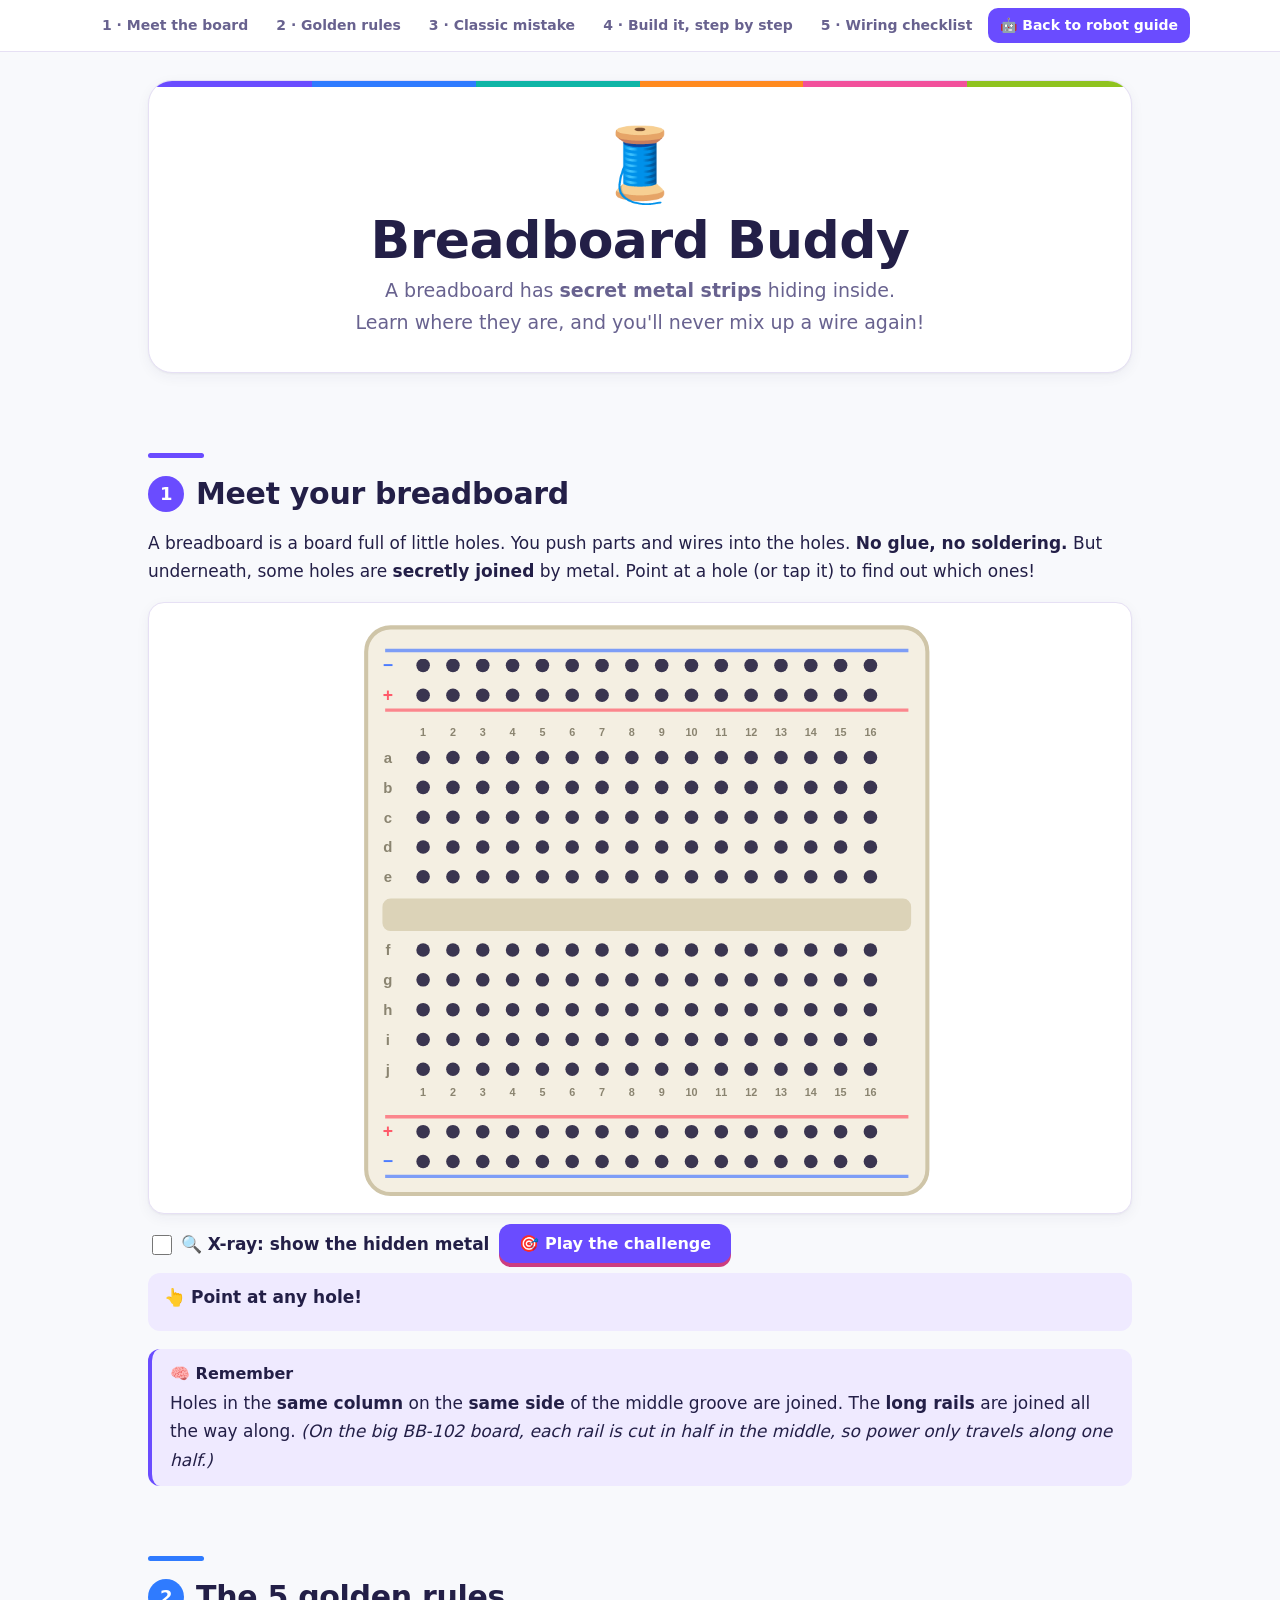
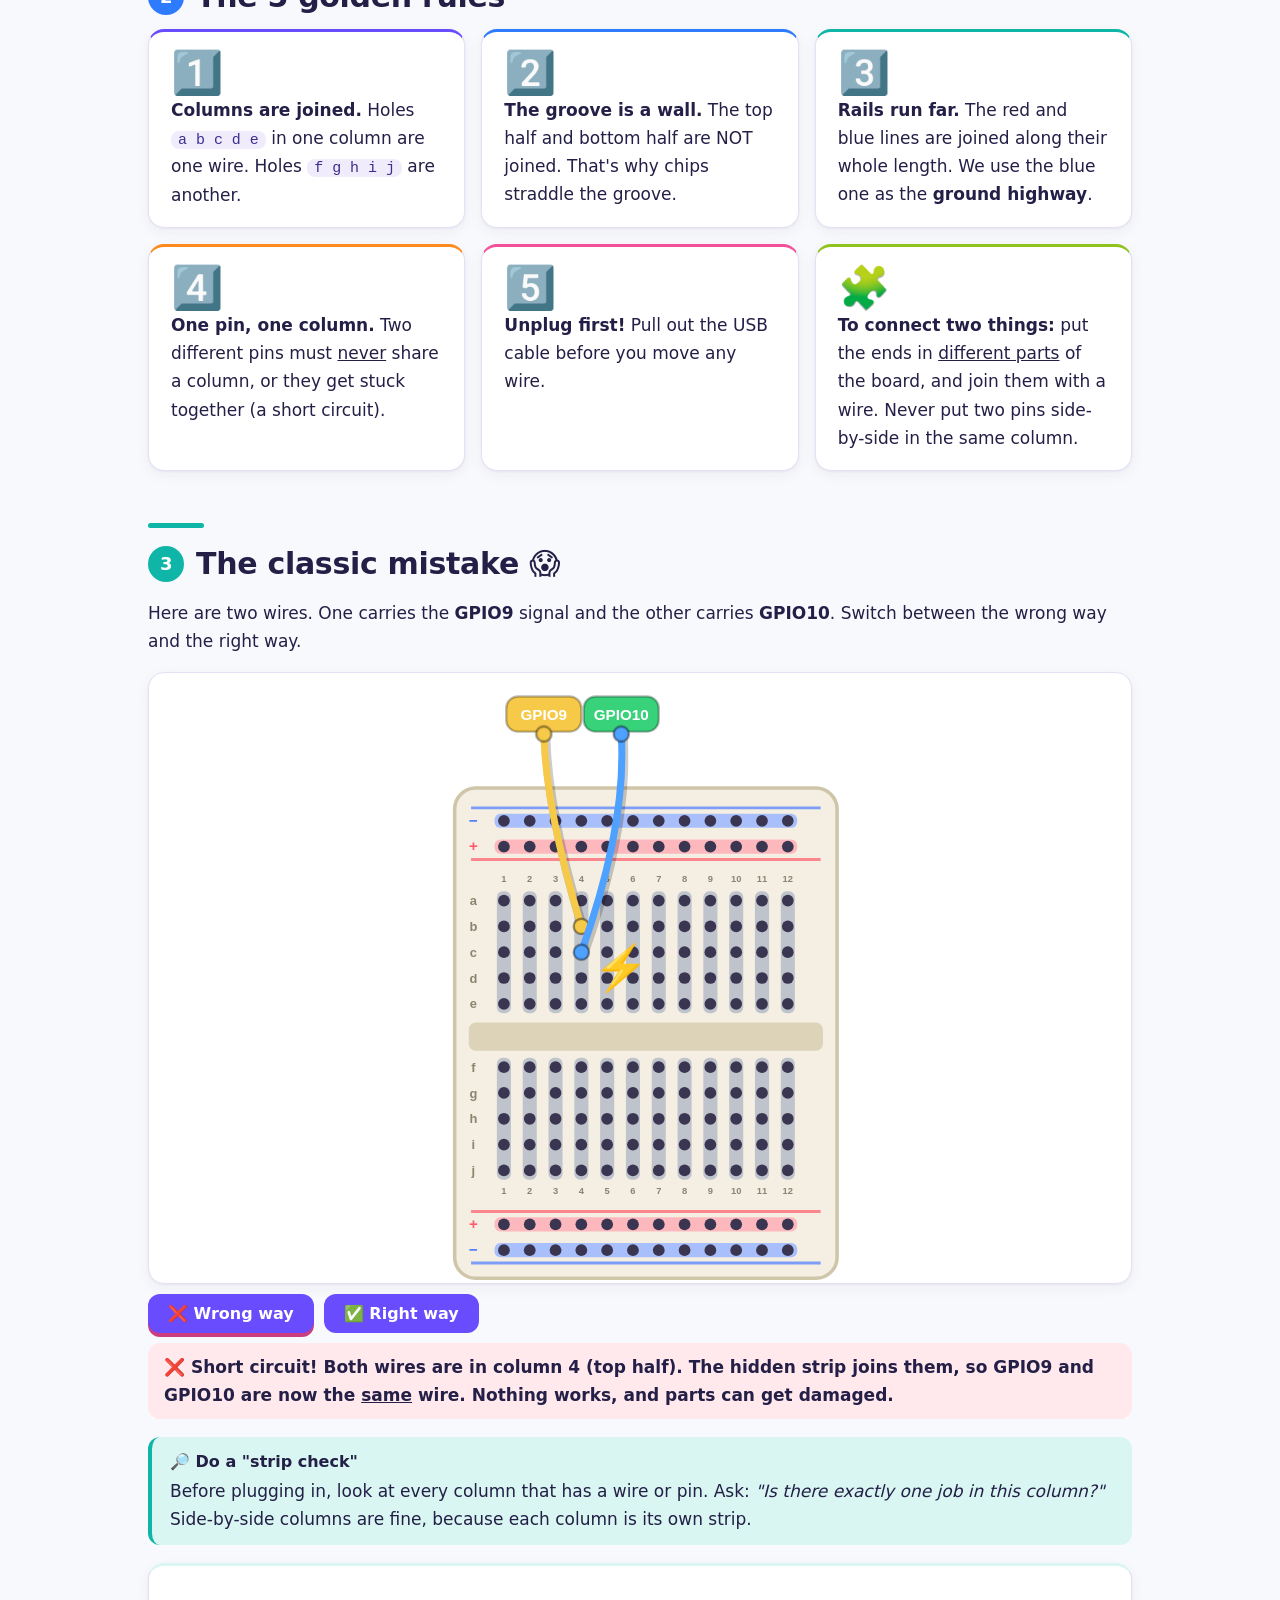
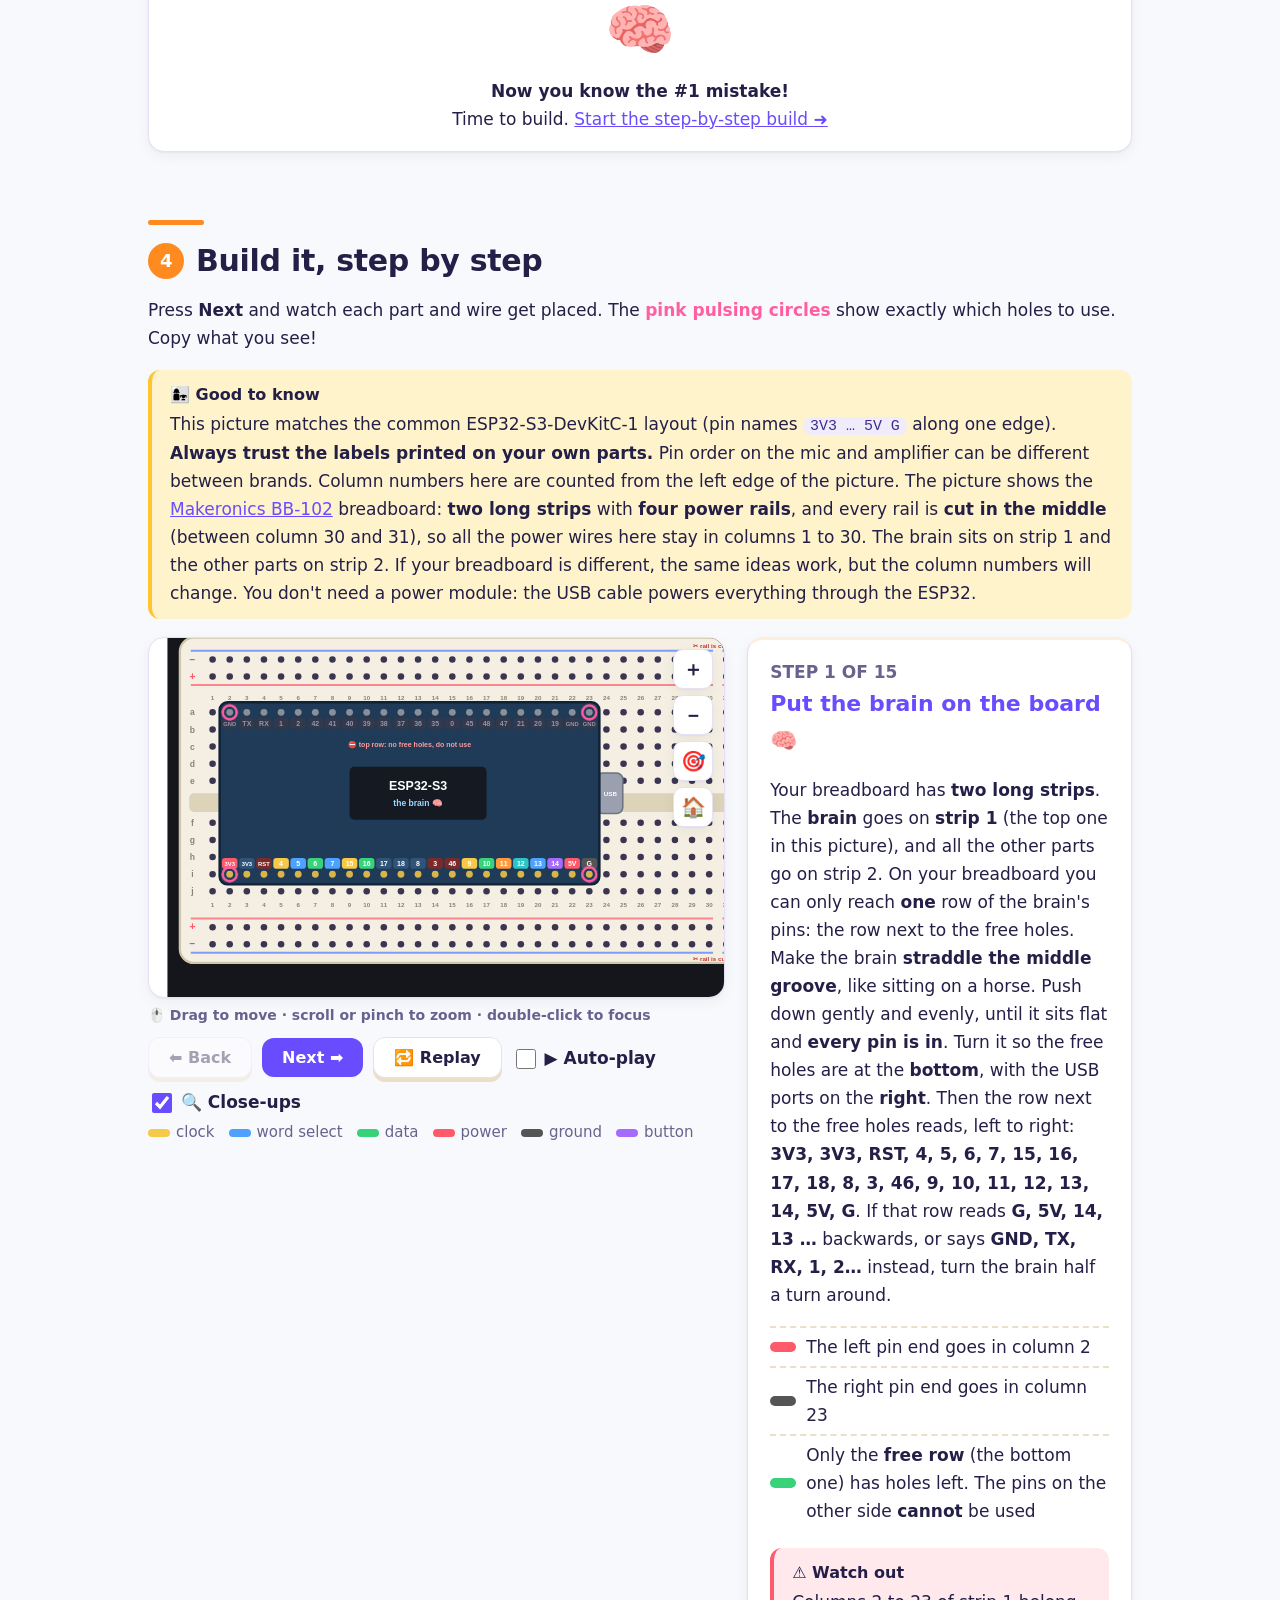
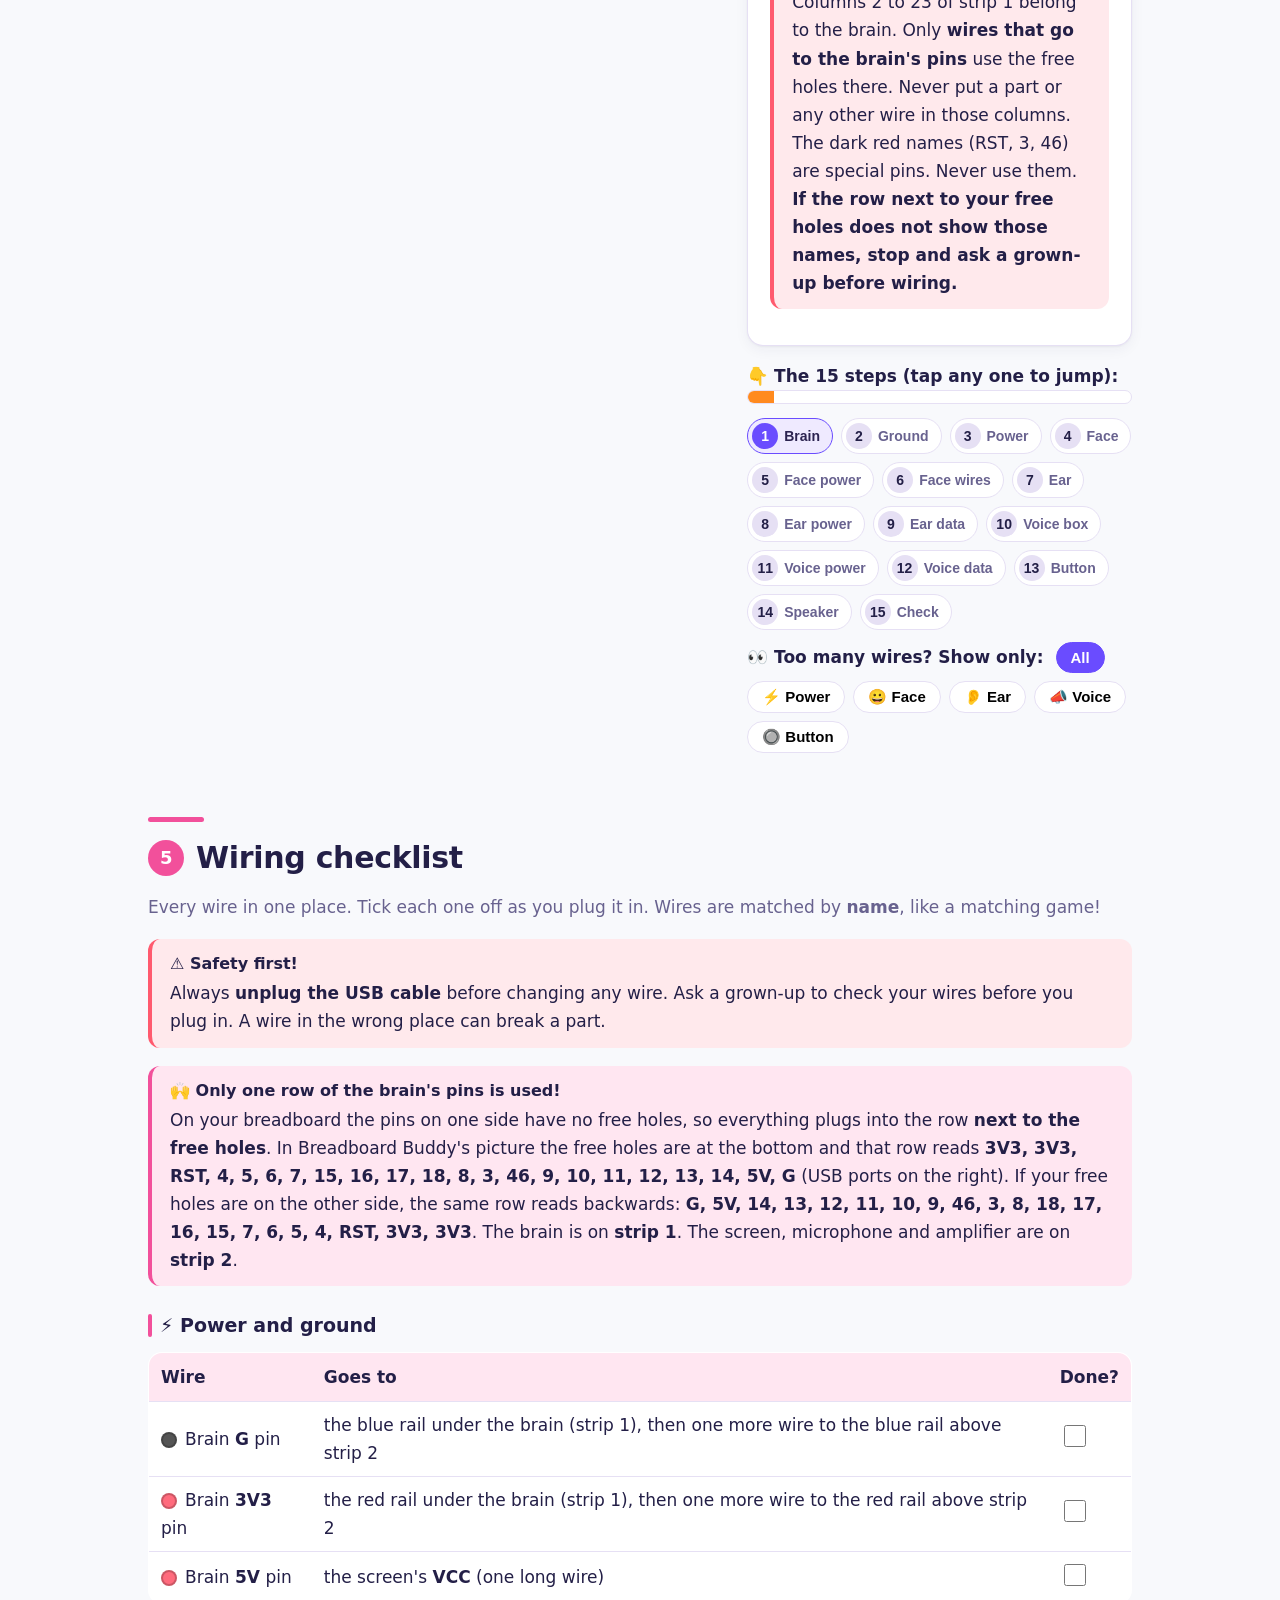
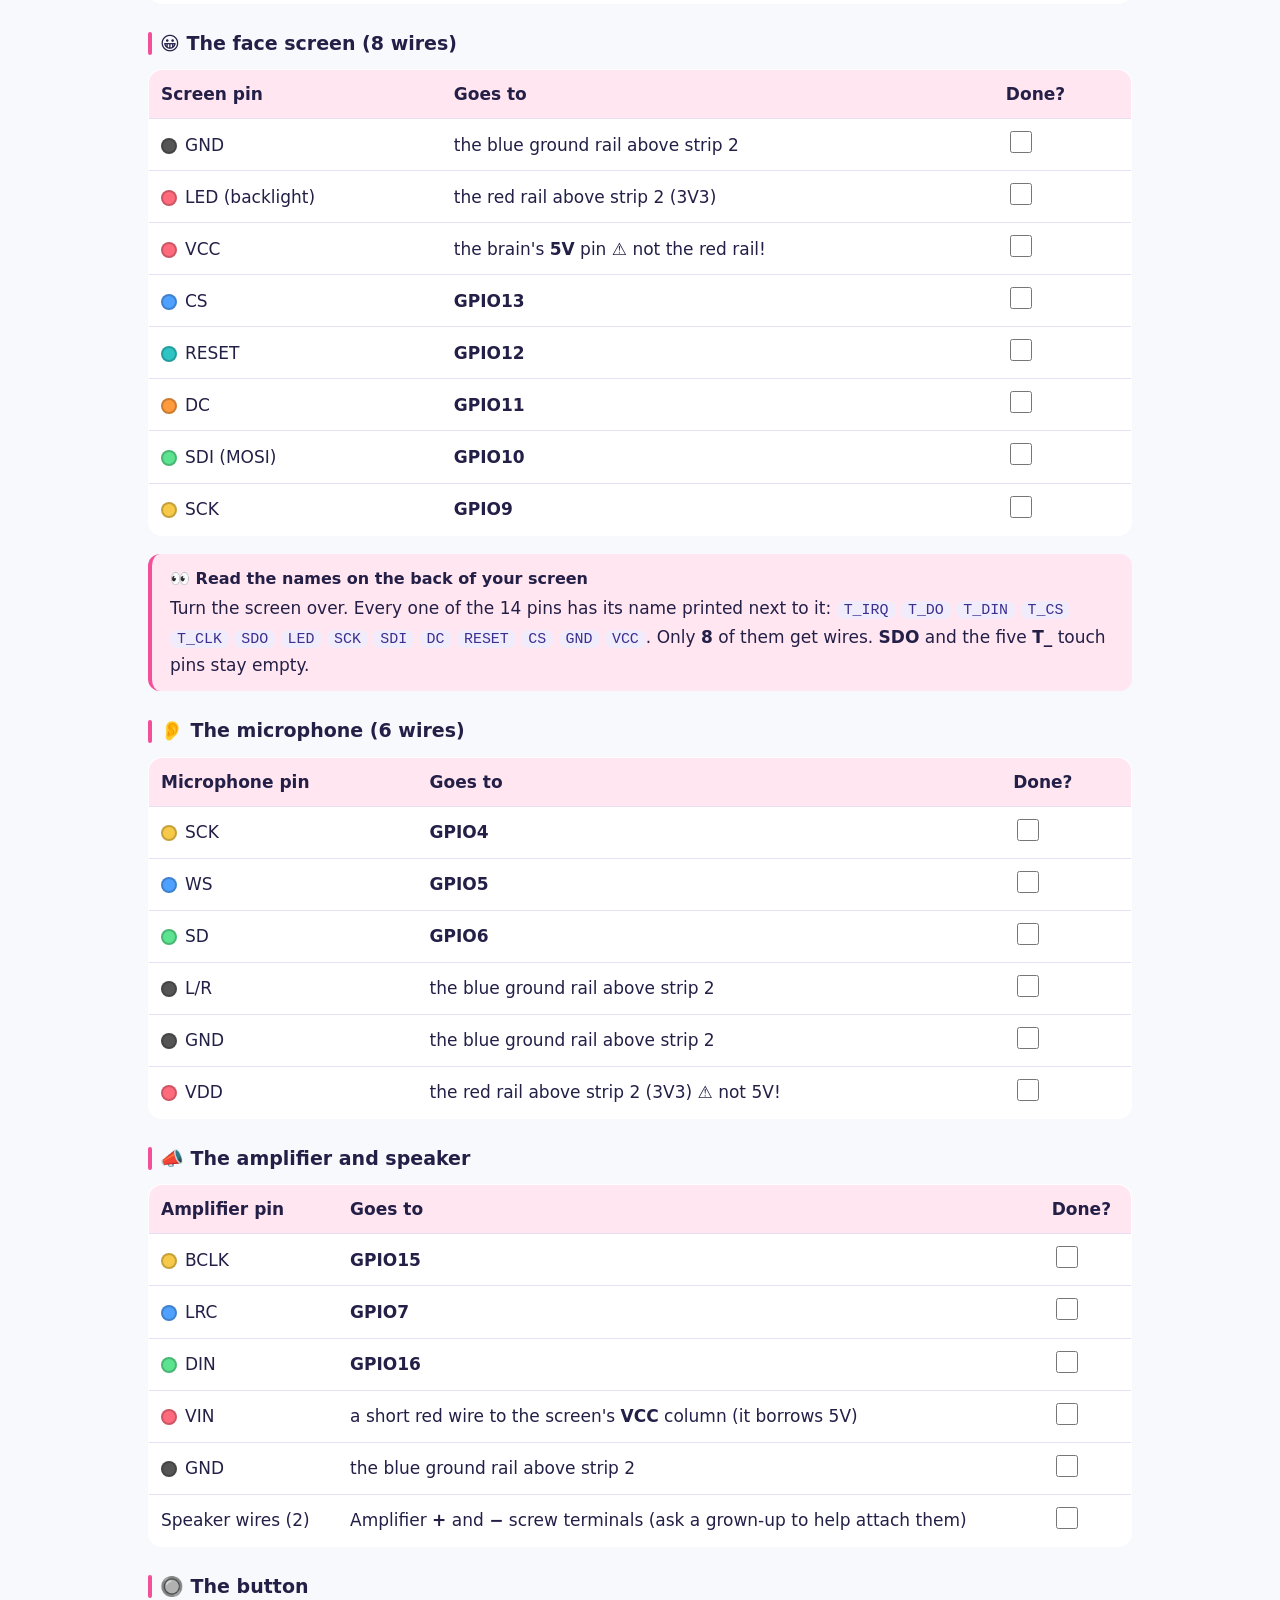
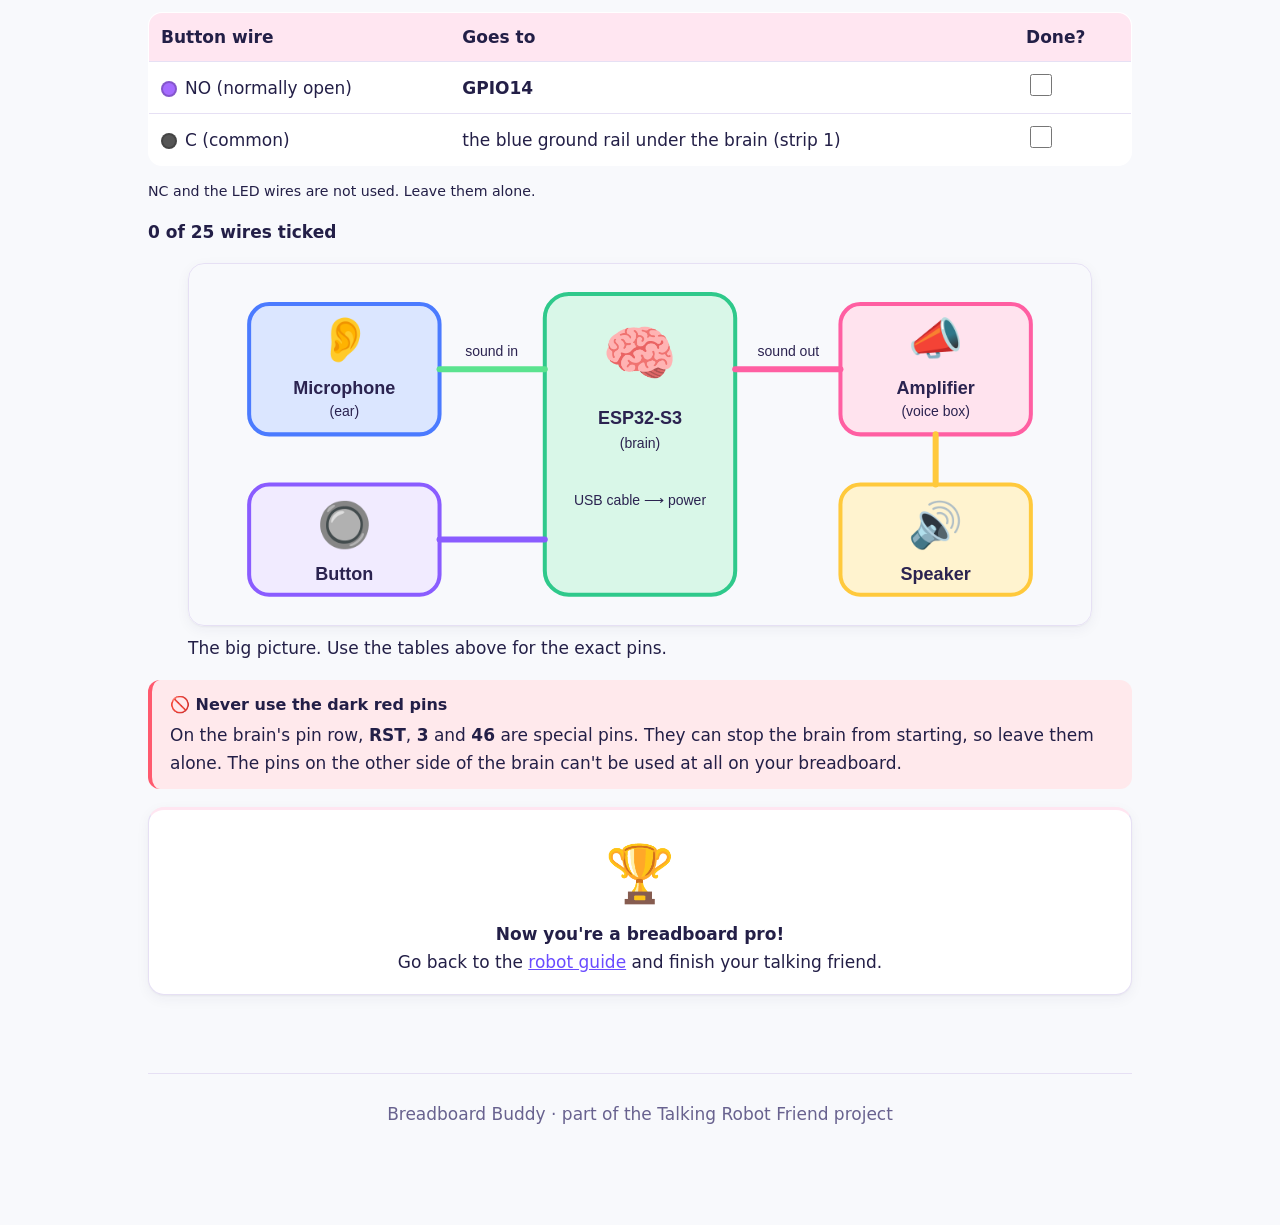
==== commit 2b6dfe15: "Keep guides in light mode (color-scheme, darkreader-lock) and encode SVG patterns for Safari" ====
--- a/guide-breadboard.html
+++ b/guide-breadboard.html
@@ -2,6 +2,8 @@
 <html lang="en">
 <head>
 <meta charset="utf-8">
+<meta name="color-scheme" content="only light">
+<meta name="darkreader-lock">
 <meta name="viewport" content="width=device-width, initial-scale=1">
 <title>Breadboard Buddy — learn where every wire goes! 🧵</title>
 <style>
--- a/kids-theme.css
+++ b/kids-theme.css
@@ -1,273 +1,459 @@
-/* Kid-friendly theme shared by guide-kids.html and guide-breadboard.html
-   Loaded AFTER each page's inline <style>, so it overrides the old flat look. */
+/* Clean theme shared by guide-kids.html and guide-breadboard.html
+   Loaded AFTER each page's inline <style>, so it overrides the old flat look.
+   Palette: off-white page, white cards, navy ink, ONE indigo accent, amber for small highlights.
+   Green / red only mean "done" and "careful". */
 :root{
-  --ink:#1d1b4b; --sun:#ffd23f;
-  --font:"Arial Rounded MT Bold","Baloo 2","Chalkboard SE","Trebuchet MS",system-ui,sans-serif;
-}
+  color-scheme:only light;
+  --ink:#231f47; --muted:#68628f; --line:#e6e0f4; --page:#f8f9fc; --card:#ffffff;
+  --accent:#6a4cff; --accent-dark:#5236e0; --accent-soft:#efeaff;
+  --amber:#ffc42e; --amber-soft:#fff3cc;
+  --ok:#12b886; --ok-soft:#dff7ee; --warn:#ff5a6e; --warn-soft:#ffe9ec;
+  --code-bg:#1e1a3c;
+  --c1:#6a4cff;--c1s:#efeaff; --c2:#2f7bff;--c2s:#e4efff; --c3:#0fb5a6;--c3s:#d9f6f2; --c4:#ff8a1f;--c4s:#ffeedb; --c5:#f2509b;--c5s:#ffe6f1; --c6:#8fc31f;--c6s:#eef8d6;
+  --font:system-ui,-apple-system,"SF Pro Text","Segoe UI",Roboto,"Helvetica Neue",sans-serif;
+  --shadow:0 1px 2px rgba(35,31,71,.05),0 4px 14px rgba(35,31,71,.05);
+  --radius:16px;
+}
+html{scroll-padding-top:70px}
 body{
-  font-family:var(--font);color:var(--ink);font-size:16.5px;line-height:1.55;
-  background-color:#fff1c9;
-  background-image:
-    radial-gradient(circle at 25px 25px,#ff5fa255 6px,transparent 7px),
-    radial-gradient(circle at 85px 70px,#4b7bff44 7px,transparent 8px),
-    radial-gradient(circle at 60px 120px,#2fc98b55 5px,transparent 6px),
-    radial-gradient(circle at 130px 20px,#8a5cff44 4px,transparent 5px);
-  background-size:150px 150px;
-}
-.wrap{max-width:1180px;padding-left:28px;padding-right:28px}
+  background:var(--page);color:var(--ink);font-family:var(--font);font-size:17px;line-height:1.65;
+  -webkit-font-smoothing:antialiased;
+}
+.wrap{max-width:1040px;padding-left:28px;padding-right:28px}
+a{color:var(--accent)}
+.lead{color:var(--muted)}
 
 /* ---------- top bar ---------- */
-.topbar{background:var(--ink);border-bottom:5px solid var(--sun);padding:10px 12px}
-.topbar a{border:3px solid #fff;color:var(--ink);font-weight:900;font-size:14px;transition:transform .15s}
-.topbar a:nth-child(6n+1){background:#ffd23f}.topbar a:nth-child(6n+2){background:#7ee8b6}
-.topbar a:nth-child(6n+3){background:#ff9ccc}.topbar a:nth-child(6n+4){background:#8fb0ff}
-.topbar a:nth-child(6n+5){background:#ffb27a}.topbar a:nth-child(6n+6){background:#c7a8ff}
-.topbar a:hover{transform:translateY(-3px) rotate(-3deg);background:#fff}
-
-/* ---------- hero banner ---------- */
+.topbar{background:rgba(255,255,255,.92);backdrop-filter:blur(8px);border-bottom:1px solid var(--line);padding:8px 14px;gap:4px;box-shadow:none}
+.topbar a{border:0;background:transparent;color:var(--muted);font-weight:600;font-size:14px;padding:6px 12px;border-radius:10px;transition:background .15s,color .15s}
+.topbar a:hover{background:var(--accent-soft);color:var(--accent);transform:none}
+.topbar a.hot{background:var(--accent);color:#fff;animation:none}
+.topbar a.hot:hover{background:var(--accent-dark);color:#fff}
+
+/* ---------- hero ---------- */
 .hero{
-  position:relative;overflow:hidden;text-align:center;
-  margin:28px 0 0;padding:36px 28px 32px;
-  border:6px solid var(--ink);border-radius:40px;box-shadow:10px 10px 0 var(--ink);
-  background:
-    radial-gradient(circle at 12% 20%,#ff5fa2 0 90px,transparent 91px),
-    radial-gradient(circle at 90% 25%,#2fc98b 0 110px,transparent 111px),
-    radial-gradient(circle at 80% 100%,#8a5cff 0 130px,transparent 131px),
-    radial-gradient(circle at 5% 100%,#4b7bff 0 100px,transparent 101px),
-    var(--sun);
-}
-@keyframes floaty{50%{transform:translateY(-12px) rotate(4deg)}}
-.hero h1{
-  -webkit-text-fill-color:#fff;color:#fff;background:none;
-  text-shadow:4px 4px 0 var(--ink),-3px -3px 0 var(--ink),3px -3px 0 var(--ink),-3px 3px 0 var(--ink),0 6px 0 var(--ink);
-  font-weight:900;letter-spacing:1px;position:relative
-}
-.hero p{color:var(--ink);font-weight:700;position:relative;background:#fffbe6;display:inline-block;padding:8px 20px;border-radius:20px;border:4px solid var(--ink)}
-.hero .robot,.hero .big{display:inline-block;font-size:96px;line-height:1.05;filter:drop-shadow(6px 6px 0 var(--ink));position:relative;animation:bob 2s ease-in-out infinite}
-.chip,.badge{border:3px solid var(--ink);background:#fff;font-weight:900;box-shadow:3px 3px 0 var(--ink);position:relative}
-.chips .chip:nth-child(1){background:#ff9ccc}.chips .chip:nth-child(2){background:#8fb0ff}.chips .chip:nth-child(3){background:#7ee8b6}
-
-/* ---------- scrolling ticker ---------- */
-.ticker{overflow:hidden;background:var(--ink);color:var(--sun);border-radius:20px;margin:26px 0 0;border:4px solid var(--ink);white-space:nowrap;font-weight:900;font-size:20px;letter-spacing:2px}
-.ticker span{display:inline-block;padding:10px 0;animation:marquee 26s linear infinite}
-@keyframes marquee{from{transform:translateX(0)}to{transform:translateX(-50%)}}
-
-/* ---------- colourful section banners ---------- */
+  text-align:center;margin:28px 0 0;padding:44px 28px 34px;overflow:hidden;position:relative;
+  background:#fff;border:1px solid var(--line);border-radius:24px;box-shadow:var(--shadow);color:var(--ink);
+}
+.hero::before{content:"";position:absolute;left:0;right:0;top:0;height:6px;border-radius:0;
+  background:linear-gradient(90deg,var(--c1) 0 16.6%,var(--c2) 0 33.3%,var(--c3) 0 50%,var(--c4) 0 66.6%,var(--c5) 0 83.3%,var(--c6) 0)}
+.hero::after{content:none}
+.hero .robot,.hero .big{font-size:72px;line-height:1.1;filter:none;animation:none;display:inline-block}
+.hero h1{color:var(--ink);-webkit-text-fill-color:var(--ink);text-shadow:none;font-weight:800;letter-spacing:-.5px;margin:8px 0 6px}
+.hero p{display:block;background:none;border:0;padding:0;border-radius:0;color:var(--muted);font-weight:500;font-size:19px;margin:0}
+.chips{display:flex;flex-wrap:wrap;justify-content:center;gap:8px;margin-top:18px}
+.chip,.badge{border:0;box-shadow:none;border-radius:99px;padding:5px 14px;font-weight:700;font-size:14px;color:var(--ink)}
+.chips .chip:nth-child(1){background:var(--c4s)}.chips .chip:nth-child(2){background:var(--c5s)}.chips .chip:nth-child(3){background:var(--c2s)}
+.ticker{display:none}
+
+/* ---------- sections ---------- */
 section{
-  --sc:#3b5bff;--sfg:#fff;--sbg:#e3e9ff;--em:"🤔";
-  position:relative;margin-top:48px;padding:0 34px 30px;
-  background-color:var(--sbg);
-  background-image:radial-gradient(rgba(255,255,255,.85) 2.5px,transparent 3px);background-size:24px 24px;
-  border:5px solid var(--ink);border-radius:34px;box-shadow:9px 9px 0 var(--ink);
-}
-section:nth-of-type(9n+1){--sc:#3b5bff;--sbg:#e3e9ff;--em:"🤔"}
-section:nth-of-type(9n+2){--sc:#0fa36b;--sbg:#dcf8ea;--em:"🧩"}
-section:nth-of-type(9n+3){--sc:#7a45f0;--sbg:#eee4ff;--em:"⚙️"}
-section:nth-of-type(9n+4){--sc:#f06a00;--sbg:#ffe8d2;--em:"🔌"}
-section:nth-of-type(9n+5){--sc:#e8358d;--sbg:#ffe0ef;--em:"💻"}
-section:nth-of-type(9n+6){--sc:#0d9db0;--sbg:#d8f6fa;--em:"🎉"}
-section:nth-of-type(9n+7){--sc:#e6394a;--sbg:#ffe0e3;--em:"🆘"}
-section:nth-of-type(9n+8){--sc:#ffd23f;--sfg:#1d1b4b;--sbg:#fff5c7;--em:"📖"}
-section:nth-of-type(9n+9){--sc:#2d3bd8;--sbg:#e3e6ff;--em:"🚀"}
+  --sc:var(--accent);--sfg:#fff;--sbg:transparent;--em:"";
+  margin-top:0;padding:46px 0 6px;background:none;border:0;border-radius:0;box-shadow:none;position:static;
+  border-top:1px solid var(--line);
+}
+section:first-of-type{border-top:0}
+.hero + section,.hero + .ticker + section{margin-top:34px}
 section h2{
-  position:relative;margin:-5px -34px 22px;padding:14px 84px 14px 28px;
-  background:var(--sc);color:var(--sfg);
-  border:5px solid var(--ink);border-radius:34px 34px 0 0;
-  font-size:clamp(22px,3vw,30px);font-weight:900;line-height:1.1;
-  text-shadow:3px 3px 0 rgba(29,27,75,.55);
-  background-image:repeating-linear-gradient(135deg,rgba(255,255,255,.14) 0 14px,transparent 14px 28px);
-}
-section:nth-of-type(9n+8) h2{text-shadow:none}
-section h2::after{content:var(--em);position:absolute;right:18px;top:50%;transform:translateY(-50%);font-size:38px;
-  background:#fff;border:4px solid var(--ink);border-radius:50%;width:54px;height:54px;display:grid;place-items:center;text-shadow:none;animation:floaty 3.4s ease-in-out infinite}
-h2 .n{background:var(--sun);color:var(--ink);border:4px solid var(--ink);text-shadow:none;box-shadow:3px 3px 0 var(--ink)}
-section h3{color:var(--ink);font-weight:900;display:inline-block;background:#fff;border:3px solid var(--ink);border-radius:14px;padding:2px 14px;box-shadow:3px 3px 0 var(--ink);font-size:18px}
-.card h3,.stepcard h3{display:block;background:none;border:0;box-shadow:none;padding:0}
-.lead{font-weight:700}
-
-/* ---------- sticker cards ---------- */
-.card,.part{border:4px solid var(--ink);box-shadow:6px 6px 0 var(--ink);border-radius:26px;transition:transform .18s,box-shadow .18s;background:#fff}
-.grid{gap:22px}
-.grid .card:hover,.part:hover{transform:translateY(-6px) rotate(-1.2deg);box-shadow:9px 11px 0 var(--ink)}
-.grid .card:nth-child(6n+1){background:#ffe0ef}.grid .card:nth-child(6n+2){background:#fff5c7}
-.grid .card:nth-child(6n+3){background:#dcf8ea}.grid .card:nth-child(6n+4){background:#e3e9ff}
-.grid .card:nth-child(6n+5){background:#eee4ff}.grid .card:nth-child(6n+6){background:#ffe8d2}
-.photo img{border:4px solid var(--ink);border-radius:18px}
-.big{filter:drop-shadow(3px 3px 0 rgba(29,27,75,.25))}
-.spot{border:3px dashed var(--ink);background:#fff3cf}
+  margin:0 0 14px;padding:0;background:none;border:0;border-radius:0;box-shadow:none;
+  color:var(--ink);font-size:clamp(24px,3vw,30px);font-weight:800;letter-spacing:-.3px;line-height:1.2;text-shadow:none;
+  display:flex;align-items:center;gap:12px;
+}
+section h2::after{content:none;display:none}
+h2 .n{
+  background:var(--accent);color:#fff;border:0;box-shadow:none;text-shadow:none;
+  width:36px;height:36px;font-size:18px;font-weight:700;margin:0;border-radius:50%;flex:none;
+}
+section h3,h3{
+  display:block;background:none;border:0;border-radius:0;box-shadow:none;padding:0;
+  color:var(--ink);font-size:19px;font-weight:700;margin:24px 0 8px;
+}
+.card h3,.stepcard h3{margin:0 0 4px}
+.stepcard h3{color:var(--accent);font-size:22px}
+
+/* ---------- cards ---------- */
+.card,.part{
+  background:var(--card);border:1px solid var(--line);border-radius:var(--radius);box-shadow:var(--shadow);
+  padding:18px 22px;transition:box-shadow .2s;
+}
+.grid{gap:16px}
+.grid .card:nth-child(n){background:var(--card)}
+.grid .card:hover,.part:hover{transform:none;box-shadow:0 2px 4px rgba(35,31,71,.06),0 8px 22px rgba(35,31,71,.08)}
+.big{filter:none}
+.photo img{border:1px solid var(--line);border-radius:12px}
+.spot{border:0;background:var(--amber-soft);color:#7a5a00;border-radius:10px;font-size:14px;line-height:1.45;padding:6px 10px}
+.spot[style]{background:var(--warn-soft)!important;color:#b3243a}
+
+/* compact parts list */
+.parts{display:grid;grid-template-columns:repeat(auto-fit,minmax(min(100%,430px),1fr));gap:12px;margin:14px 0}
+.pcard{display:grid;grid-template-columns:84px 1fr;gap:6px 16px;align-items:center;background:var(--card);border:1px solid var(--line);border-radius:14px;padding:12px 16px 12px 12px;box-shadow:var(--shadow)}
+.pcard .pic{width:84px;height:84px;border-radius:12px;background:#fff;border:1px solid var(--line);display:grid;place-items:center;overflow:hidden;font-size:38px;line-height:1}
+.pcard .pic img{width:100%;height:100%;object-fit:contain;display:block;border:0;border-radius:0}
+.pcard h3{margin:0;font-size:17px}
+.pcard p{margin:2px 0 0;font-size:15px;line-height:1.45;color:var(--ink)}
+.pcard .look{display:block;margin-top:5px;font-size:13px;line-height:1.4;color:var(--muted)}
+.pcard .look.warn{color:#b3243a}
+.pcard.later{opacity:.92}
 
 /* ---------- callouts ---------- */
-.tip,.safe,.grownup{border:4px solid var(--ink);box-shadow:5px 5px 0 var(--ink);border-radius:22px;position:relative;padding-left:20px}
-.tip{background:#bfe3ff}.safe{background:#ffb8c0}.grownup{background:#ffe27a}
+.tip,.safe,.grownup{
+  border:0;border-left:4px solid var(--accent);border-radius:12px;box-shadow:none;
+  padding:12px 18px 12px 18px;margin:18px 0;background:var(--accent-soft);
+}
+.tip{border-left-color:var(--accent);background:var(--accent-soft)}
+.safe{border-left-color:var(--warn);background:var(--warn-soft)}
+.grownup{border-left-color:var(--amber);background:var(--amber-soft)}
+.tip b,.safe b,.grownup b{display:inline;font-size:inherit}
+.tip>b:first-child,.safe>b:first-child,.grownup>b:first-child{display:block;font-size:16px;margin-bottom:2px}
 
 /* ---------- steps ---------- */
-.steps li{border:4px solid var(--ink);box-shadow:4px 4px 0 var(--ink);border-radius:22px;background:#fff}
-.steps li::before{border:3px solid var(--ink);box-shadow:2px 2px 0 var(--ink)}
-.steps li:nth-child(5n+1)::before{background:#ff5fa2}.steps li:nth-child(5n+2)::before{background:#3b5bff}
-.steps li:nth-child(5n+3)::before{background:#0fa36b}.steps li:nth-child(5n+4)::before{background:#f06a00}
-.steps li:nth-child(5n+5)::before{background:#7a45f0}
-.steps li.done{background:#c9f5df}
+.steps li{background:var(--card);border:1px solid var(--line);border-radius:14px;box-shadow:none}
+.steps li::before,.steps li:nth-child(n)::before{background:var(--accent);color:#fff;border:0;box-shadow:none}
+.steps li.done{background:var(--ok-soft);border-color:#a8e8cf}
+.steps li.done::before{background:var(--ok)}
 
 /* ---------- tables, bars, buttons ---------- */
-table{border:4px solid var(--ink);border-radius:18px}
-th{background:var(--sc);color:var(--sfg)}
-section:nth-of-type(9n+8) th{color:var(--ink)}
-.bar,.pbar{border:4px solid var(--ink);height:26px}
-.bar i,.pbar i{background:repeating-linear-gradient(45deg,#ff5fa2 0 14px,#ffd23f 14px 28px,#2fc98b 28px 42px);background-size:60px 60px;animation:slide 1.2s linear infinite}
-@keyframes slide{to{background-position:60px 0}}
-button.btn{border:4px solid var(--ink);box-shadow:0 6px 0 var(--ink);background:#3b5bff}
-button.btn.alt{background:#fff;color:var(--ink)}button.btn.pink{background:#e8358d}
-button.btn:active{transform:translateY(5px);box-shadow:0 1px 0 var(--ink)}
-.dots button{border-color:var(--ink);border-width:3px}
-.dots button.on{background:#c9f5df}.dots button.now{background:#ffd23f}
-.msg{border:4px solid var(--ink);border-radius:18px}
-figure svg,.board,.boardsm{border:5px solid var(--ink);box-shadow:6px 6px 0 var(--ink);border-radius:26px}
-details{border:4px solid var(--ink);box-shadow:4px 4px 0 var(--ink);border-radius:18px}
-details[open]{background:#fffbe6}
-pre{border:4px solid var(--ink)}
+table{border:1px solid var(--line);border-radius:14px;box-shadow:none;overflow:hidden}
+th{background:var(--accent-soft);color:var(--ink)}
+td{border-top:1px solid var(--line)}
+.bar,.pbar{border:1px solid var(--line);background:#fff;height:14px}
+.bar i,.pbar i{background:var(--accent);animation:none}
+button.btn{border:0;box-shadow:none;background:var(--accent);color:#fff;border-radius:12px;padding:10px 20px;font:600 16px var(--font)}
+button.btn:hover{background:var(--accent-dark)}
+button.btn:active{transform:translateY(1px);box-shadow:none}
+button.btn.alt{background:#fff;color:var(--ink);border:1px solid var(--line)}
+button.btn.alt:hover{background:var(--accent-soft)}
+button.btn.pink{background:var(--accent)}
+button.btn:disabled{opacity:.4}
+.msg{border:0;border-radius:12px;background:var(--accent-soft)}
+.msg.good{background:var(--ok-soft)}.msg.bad{background:var(--warn-soft)}
+figure svg,.board,.boardsm{border:1px solid var(--line);box-shadow:var(--shadow);border-radius:var(--radius)}
+details{border:1px solid var(--line);box-shadow:none;border-radius:14px;background:#fff}
+details[open]{background:#fff}
+summary{font-size:17px}
+pre{border:0;border-radius:0 0 12px 12px;background:var(--code-bg)}
+code{background:#f1ecfb;color:#3b2f8f}
+.codewrap .fn{background:#2d2759;border-radius:12px 12px 0 0}
+.copy{background:#fff;color:var(--ink)}
+.cm{color:#8fb59c}.hl{background:rgba(245,179,1,.22);color:#ffe9a8}
+pre .kw{color:#c792ea}pre .st{color:#ecc48d}pre .nm{color:#82d4f0}pre .fnm{color:#82aaff}pre .pp{color:#b9a2f0}
+
+/* breadboard page stepper pills and filters */
+.dots button{border:1px solid var(--line);border-width:1px;background:#fff;color:var(--muted)}
+.dots button b{background:var(--line);color:var(--ink)}
+.dots button.on{border-color:#a8e8cf;background:var(--ok-soft);color:var(--ink)}
+.dots button.on b{background:var(--ok);color:#fff}
+.dots button.now{border-color:var(--accent);background:var(--accent-soft);transform:none}
+.dots button.now b{background:var(--accent);color:#fff}
+.fltbar button{border:1px solid var(--line);background:#fff}
+.fltbar button.on{background:var(--accent);color:#fff;border-color:var(--accent)}
+.zoombar button{border:1px solid var(--line);box-shadow:var(--shadow);border-radius:10px;color:var(--ink)}
+.zoombar button:hover{background:var(--accent-soft)}
+.toggle input{accent-color:var(--accent)}
+
+/* ---------- flow diagram ---------- */
+.flow .box{background:#fff;border:1px solid var(--line);border-radius:14px;box-shadow:var(--shadow)}
+.flow .arrow{color:var(--accent)}
+.gloss dt{color:var(--accent)}
 
 /* ---------- footer ---------- */
-footer{background:var(--ink);color:var(--sun);border-radius:30px;padding:26px;font-weight:900;margin-top:60px;border:4px solid var(--ink)}
-
-@media(max-width:700px){
-  section{padding:0 16px 24px}
-  section h2{margin:-5px -16px 18px;padding:14px 76px 14px 16px}
-  section h2::after{width:52px;height:52px;font-size:36px;right:12px}
-  .wrap{padding-left:16px;padding-right:16px}
-  .hero .robot,.hero .big{font-size:90px}
-}
-@media(prefers-reduced-motion:reduce){*{animation:none!important}}
+footer{background:none;color:var(--muted);border:0;border-top:1px solid var(--line);border-radius:0;padding:26px 0 0;font-weight:500;margin-top:56px}
 
 /* ---------- centred numbers ---------- */
 h2 .n,.steps li::before,.dots button b,.ms .b,.lvl b{
-  display:inline-flex;align-items:center;justify-content:center;
-  line-height:1;padding:0;text-align:center;font-variant-numeric:tabular-nums;
-}
-h2 .n{width:48px;height:48px;font-size:24px;vertical-align:middle;flex:none}
-.steps li::before{display:flex;width:42px;height:42px;font-size:22px;left:14px;top:50%;transform:translateY(-50%);margin:0}
-.dots button b{width:28px;height:28px;font-size:15px}
-
-/* ---------- big Breadboard Buddy call-to-action ---------- */
+  display:inline-flex;align-items:center;justify-content:center;line-height:1;padding:0;text-align:center;font-variant-numeric:tabular-nums;
+}
+.steps li::before{display:flex;width:34px;height:34px;font-size:17px;left:14px;top:50%;transform:translateY(-50%);margin:0}
+.dots button b{width:26px;height:26px;font-size:14px}
+
+/* ---------- Breadboard Buddy call-to-action ---------- */
 .cta{
-  display:flex;align-items:center;gap:22px;flex-wrap:wrap;text-decoration:none;color:var(--ink);
-  margin:18px 0;padding:16px 22px;border:5px solid var(--ink);border-radius:26px;box-shadow:8px 8px 0 var(--ink);
-  background:repeating-linear-gradient(135deg,#ffd23f 0 22px,#ffe27a 22px 44px);
-  transition:transform .15s,box-shadow .15s;
-}
-.cta:hover{transform:translate(-3px,-5px) rotate(-.6deg);box-shadow:12px 13px 0 var(--ink)}
-.cta:active{transform:translate(4px,4px);box-shadow:3px 3px 0 var(--ink)}
-.cta .ic{font-size:54px;line-height:1;animation:bob 2s ease-in-out infinite;filter:drop-shadow(3px 3px 0 rgba(29,27,75,.3))}
+  display:flex;align-items:center;gap:20px;flex-wrap:wrap;text-decoration:none;color:var(--ink);
+  margin:20px 0;padding:18px 22px;border:1px solid #d9ceff;border-left:5px solid var(--accent);border-radius:14px;box-shadow:var(--shadow);
+  background:var(--accent-soft);transition:box-shadow .2s,transform .15s;
+}
+.cta:hover{transform:translateY(-2px);box-shadow:0 8px 22px rgba(106,76,255,.2)}
+.cta:active{transform:none}
+.cta .ic{font-size:44px;line-height:1;animation:none;filter:none}
 .cta .tx{flex:1;min-width:220px}
-.cta .tx b{display:block;font-size:23px;line-height:1.15}
-.cta .tx span{font-size:17px;font-weight:700}
-.cta .go{background:#e8358d;color:#fff;border:4px solid var(--ink);border-radius:99px;padding:9px 20px;font-size:18px;font-weight:900;box-shadow:0 6px 0 var(--ink);white-space:nowrap;animation:wiggle 1.8s ease-in-out infinite}
-@keyframes wiggle{0%,100%{transform:rotate(0)}10%{transform:rotate(-4deg)}20%{transform:rotate(4deg)}30%{transform:rotate(-3deg)}40%{transform:rotate(0)}}
-.topbar a.hot{background:#e8358d;color:#fff;animation:wiggle 2.4s ease-in-out infinite}
+.cta .tx b{display:block;font-size:20px;line-height:1.2}
+.cta .tx span{font-size:16px;font-weight:500;color:var(--muted)}
+.cta .go{background:var(--accent);color:#fff;border:0;border-radius:12px;padding:10px 20px;font-size:16px;font-weight:700;box-shadow:none;white-space:nowrap;animation:none}
+.cta .ptag{display:inline-block;font-style:normal;font-size:12px;font-weight:700;letter-spacing:.8px;text-transform:uppercase;background:var(--accent);color:#fff;border-radius:99px;padding:2px 12px;margin-bottom:6px}
 
 /* ---------- what-next roadmap ---------- */
-.road{display:grid;grid-template-columns:repeat(auto-fit,minmax(340px,1fr));gap:26px;margin-top:10px}
-.lvl{background:#fff;border:4px solid var(--ink);border-radius:26px;box-shadow:6px 6px 0 var(--ink);overflow:hidden;display:flex;flex-direction:column}
-.lvl header{display:flex;align-items:center;gap:14px;padding:12px 16px;border-bottom:4px solid var(--ink);color:#fff;text-shadow:2px 2px 0 rgba(29,27,75,.5)}
-.lvl header b{width:44px;height:44px;border-radius:50%;background:#ffd23f;color:var(--ink);border:4px solid var(--ink);font-size:22px;text-shadow:none;flex:none}
-.lvl header h3{margin:0;padding:0;border:0;box-shadow:none;background:none;color:#fff;font-size:22px;display:block}
-.lvl header small{display:block;font-size:14px;opacity:.95}
-.lvl .body{padding:14px 18px 18px;flex:1}
+.road{display:grid;grid-template-columns:repeat(auto-fit,minmax(min(100%,340px),1fr));gap:16px;margin-top:10px}
+.lvl{background:#fff;border:1px solid var(--line);border-radius:var(--radius);box-shadow:var(--shadow);overflow:hidden;display:flex;flex-direction:column}
+.lvl header{display:flex;align-items:center;gap:12px;padding:12px 16px;border-bottom:1px solid var(--line);background:var(--accent-soft);color:var(--ink);text-shadow:none}
+.lvl:nth-child(n) header{background:var(--accent-soft)}
+.lvl header b{width:34px;height:34px;border-radius:50%;background:var(--accent);color:#fff;border:0;font-size:17px;text-shadow:none;flex:none}
+.lvl header h3{margin:0;padding:0;color:var(--ink);font-size:18px}
+.lvl header small{display:block;font-size:13px;color:var(--muted)}
+.lvl .body{padding:12px 18px 16px;flex:1}
 .lvl ol{margin:6px 0 10px;padding-left:22px}
 .lvl li{margin:4px 0}
-.lvl .need{font-size:15px;background:#fff3cf;border:3px dashed var(--ink);border-radius:12px;padding:4px 10px;margin:8px 0}
-.lvl .soon{font-size:14px;background:#eee4ff;border-radius:10px;padding:4px 10px;display:inline-block}
-.lvl:nth-child(1) header{background:#0fa36b}.lvl:nth-child(2) header{background:#3b5bff}
-.lvl:nth-child(3) header{background:#f06a00}.lvl:nth-child(4) header{background:#7a45f0}
-.lvl:nth-child(5) header{background:#e8358d}.lvl:nth-child(6) header{background:#0d9db0}
-
-.cta .ptag{display:inline-block;font-style:normal;font-size:13px;font-weight:900;letter-spacing:1px;text-transform:uppercase;background:var(--ink);color:var(--sun);border-radius:99px;padding:2px 12px;margin-bottom:6px}
+.lvl .need{font-size:14px;background:var(--amber-soft);border:0;border-radius:10px;padding:5px 10px;margin:8px 0;color:#7a5a00}
+.lvl .soon{font-size:13px;background:#f1ecfb;color:var(--muted);border-radius:10px;padding:3px 10px;display:inline-block}
 
 /* ---------- code reading section ---------- */
-.words .card code{display:inline-block;background:#2b2350;color:#ffe9a8;padding:4px 10px;border-radius:10px;font-size:15px;margin-bottom:4px}
-.words .card p{margin:4px 0 0;font-size:17px}
-.filecard{background:#fff;border:4px solid var(--ink);border-radius:28px;box-shadow:6px 6px 0 var(--ink);padding:18px 22px 22px;margin:26px 0}
+.words .card code{display:inline-block;background:var(--code-bg);color:#ffe9a8;padding:3px 10px;border-radius:8px;font-size:14px;margin-bottom:4px}
+.words .card p{margin:4px 0 0;font-size:16px}
+.filecard{background:#fff;border:1px solid var(--line);border-radius:var(--radius);box-shadow:var(--shadow);padding:16px 22px 20px;margin:22px 0}
 .filecard header{display:flex;flex-wrap:wrap;align-items:center;gap:12px;margin-bottom:6px}
-.filecard header h3{margin:0;background:none;border:0;box-shadow:none;padding:0;font-size:20px;display:block}
-.filecard .stars{background:var(--sun);border:3px solid var(--ink);border-radius:99px;padding:2px 14px;font-weight:900;font-size:15px}
-.filecard.expert{background:#efe6ff}
-.filecard h4{margin:16px 0 6px;font-size:20px}
-ul.read{background:#fff8dc;border:3px dashed var(--ink);border-radius:16px;padding:10px 14px 10px 32px;margin:8px 0 12px}
+.filecard header h3{margin:0;font-size:19px}
+.filecard .stars{background:var(--amber-soft);color:#7a5a00;border:0;border-radius:99px;padding:2px 12px;font-weight:700;font-size:13px}
+.filecard.expert{background:#f6f2ff}
+.filecard h4{margin:16px 0 6px;font-size:17px}
+ul.read{background:var(--amber-soft);border:0;border-radius:12px;padding:10px 14px 10px 32px;margin:8px 0 12px}
 pre.big{max-height:460px;overflow:auto;font-size:14px}
-.tryit{display:flex;flex-wrap:wrap;align-items:stretch;gap:10px;background:#e9fbf2;border:3px solid var(--ink);border-radius:16px;padding:10px 14px;margin:8px 0}
-.tryit small{display:block;font-weight:900;font-size:12px;letter-spacing:1px;color:#0a7a52}
-.tryit code{background:#2b2350;color:#ffe9a8;padding:3px 9px;border-radius:8px;font-size:14px;white-space:normal;word-break:break-word}
-.tryit .arr{align-self:center;font-size:26px;color:var(--pink)}
-.tryit p{flex-basis:100%;margin:2px 0 0;font-weight:700;font-size:16px}
-pre .kw{color:#ff9ccc}pre .st{color:#ffd98a}pre .nm{color:#8fe3ff}pre .fnm{color:#a8c7ff}pre .pp{color:#c3a1ff}
+.tryit{display:flex;flex-wrap:wrap;align-items:stretch;gap:10px;background:var(--ok-soft);border:0;border-radius:12px;padding:10px 14px;margin:8px 0}
+.tryit small{display:block;font-weight:700;font-size:12px;letter-spacing:.8px;color:var(--ok)}
+.tryit code{background:var(--code-bg);color:#ffe9a8;padding:3px 9px;border-radius:8px;font-size:14px;white-space:normal;word-break:break-word}
+.tryit .arr{align-self:center;font-size:22px;color:var(--ok)}
+.tryit p{flex-basis:100%;margin:2px 0 0;font-weight:500;font-size:15px}
 
 /* callout boxes: only the title is a block; bold words inside the text stay inline */
-.tip b,.safe b,.grownup b{display:inline;font-size:inherit}
-.tip>b:first-child,.safe>b:first-child,.grownup>b:first-child{display:block;font-size:20px}
 .grownup p{margin:8px 0}.grownup ol,.grownup ul{margin:4px 0 8px;padding-left:24px}.grownup li{margin:3px 0}
 
 /* ---------- Robot Maker ---------- */
-.maker{background:linear-gradient(135deg,#fff5c7,#ffe0ef);border:4px solid var(--ink);border-radius:28px;box-shadow:6px 6px 0 var(--ink);padding:18px 22px 22px;margin:18px 0}
+.maker{background:#fff;border:1px solid var(--line);border-radius:var(--radius);box-shadow:var(--shadow);padding:18px 22px 22px;margin:18px 0}
 .maker h3{margin-top:0}
-.presets{display:grid;grid-template-columns:repeat(auto-fit,minmax(130px,1fr));gap:10px;margin:10px 0 16px}
-.preset{display:flex;flex-direction:column;align-items:center;gap:2px;padding:10px 6px;cursor:pointer;font:900 15px "Arial Rounded MT Bold","Trebuchet MS",sans-serif;color:#1d1b4b;border:4px solid #1d1b4b;border-radius:22px;box-shadow:0 5px 0 #1d1b4b;transition:transform .15s}
-.preset span{font-size:30px;line-height:1.1}
-.preset:hover{transform:translateY(-4px) rotate(-2deg)}.preset:active{transform:translateY(3px);box-shadow:0 1px 0 #1d1b4b}
-.preset.on{outline:5px solid #fff;box-shadow:0 0 0 9px #1d1b4b,0 5px 0 9px #1d1b4b}
-.preset:nth-child(8n+1){background:#ffd23f}.preset:nth-child(8n+2){background:#c3a1ff}.preset:nth-child(8n+3){background:#7fb0ff}.preset:nth-child(8n+4){background:#ffb27a}
-.preset:nth-child(8n+5){background:#6fe3b0}.preset:nth-child(8n+6){background:#ff8fc4}.preset:nth-child(8n+7){background:#8fe3ff}.preset:nth-child(8n+8){background:#d6f06a}
+.presets{display:grid;grid-template-columns:repeat(auto-fit,minmax(120px,1fr));gap:10px;margin:10px 0 16px}
+.preset{display:flex;flex-direction:column;align-items:center;gap:2px;padding:10px 6px;cursor:pointer;font:600 14px var(--font);color:var(--ink);background:#fff;border:1px solid var(--line);border-radius:14px;box-shadow:none;transition:border-color .15s,background .15s}
+.preset:nth-child(n){background:#fff}
+.preset span{font-size:28px;line-height:1.1}
+.preset:hover{transform:none;border-color:var(--accent);background:var(--accent-soft)}
+.preset:active{transform:none;box-shadow:none}
+.preset.on{outline:0;border-color:var(--accent);background:var(--accent-soft);box-shadow:0 0 0 2px var(--accent)}
 .mk-grid{display:grid;grid-template-columns:repeat(auto-fit,minmax(240px,1fr));gap:12px 18px;margin:8px 0 14px}
-.mk-grid label{display:flex;flex-direction:column;gap:4px;font-weight:900}
-.mk-grid input[type=text],.mk-grid input:not([type]),.mk-grid select{font:700 16px "Trebuchet MS",sans-serif;padding:8px 12px;border:3px solid var(--ink);border-radius:14px;background:#fff;color:var(--ink)}
-.mk-grid input[type=range]{accent-color:#e8358d;height:28px}
-details.peek{background:#fff;border:4px solid var(--ink);border-radius:22px;box-shadow:5px 5px 0 var(--ink);padding:10px 18px;margin:22px 0}
-details.peek>summary{font-size:19px}
-
+.mk-grid label{display:flex;flex-direction:column;gap:4px;font-weight:700}
+.mk-grid input[type=text],.mk-grid input:not([type]),.mk-grid select{font:500 16px var(--font);padding:8px 12px;border:1px solid var(--line);border-radius:10px;background:#fff;color:var(--ink)}
+.mk-grid input[type=range]{accent-color:var(--accent);height:28px}
+details.peek{background:#fff;border:1px solid var(--line);border-radius:14px;box-shadow:none;padding:10px 18px;margin:22px 0}
+details.peek>summary{font-size:17px}
 .mk-check{justify-content:flex-start}
-.mk-check .mk-line{display:flex;align-items:center;gap:10px;font-size:17px;line-height:1.3}
+.mk-check .mk-line{display:flex;align-items:center;gap:10px;font-size:16px;line-height:1.3}
 .mk-check .mk-text{display:block}
-.mk-check input{flex:none;width:24px;height:24px;accent-color:#e8358d;margin:0}
+.mk-check input{flex:none;width:22px;height:22px;accent-color:var(--accent);margin:0}
 .mk-check .mk-text b{display:inline;white-space:nowrap}
-.mk-check small{font-weight:700;color:#4a4373;padding-left:34px}
-
-.mk-grid label small{font-weight:700;font-size:13px;color:#4a4373}
+.mk-check small{font-weight:500;color:var(--muted);padding-left:32px}
+.mk-grid label small{font-weight:500;font-size:13px;color:var(--muted)}
 
 /* ---------- "What computer do you have?" picker ---------- */
 [hidden]{display:none!important}
-.ospick{background:#fff;border:4px solid var(--ink);border-radius:26px;box-shadow:6px 6px 0 var(--ink);padding:16px 20px 18px;margin:16px 0}
+.ospick{background:#fff;border:1px solid var(--line);border-radius:var(--radius);box-shadow:var(--shadow);padding:16px 20px 18px;margin:16px 0}
 .ospick h3{margin-top:0}
-.os-buttons{display:grid;grid-template-columns:repeat(auto-fit,minmax(170px,1fr));gap:14px;margin:10px 0}
-.os{display:flex;flex-direction:column;align-items:center;gap:4px;padding:12px 8px 10px;cursor:pointer;font:900 17px "Arial Rounded MT Bold","Trebuchet MS",sans-serif;color:#1d1b4b;border:4px solid #1d1b4b;border-radius:26px;box-shadow:0 6px 0 #1d1b4b;transition:transform .15s}
-.os svg{width:76px;height:58px}
-.os small{font:700 13px "Trebuchet MS",sans-serif;text-align:center;line-height:1.25}
-.os:hover{transform:translateY(-4px) rotate(-2deg)}
-.os:active{transform:translateY(4px);box-shadow:0 2px 0 #1d1b4b}
-.os[data-os=mac-arm]{background:#ff8fc4}.os[data-os=mac-intel]{background:#7fb0ff}.os[data-os=windows]{background:#6fe3b0}
-.os.on{outline:5px solid #fff;box-shadow:0 0 0 9px #1d1b4b,0 6px 0 9px #1d1b4b;animation:boing .5s}
-.osmsg{background:#f1ebff;border:3px solid var(--ink);border-radius:16px;padding:8px 14px;font-weight:800;margin:6px 0}
-.osmsg.ok{background:#dcfbe9}
-.osnote{background:#eef4ff;border:3px dashed var(--ink);border-radius:14px;padding:8px 12px;margin:8px 0 2px;font-size:15px;font-weight:700}
-.oshint{display:inline-block;font-weight:700;font-size:15px;background:#fff8dc;border:3px dashed var(--ink);border-radius:12px;padding:4px 12px;margin:6px 0}
+.os-buttons{display:grid;grid-template-columns:repeat(auto-fit,minmax(170px,1fr));gap:12px;margin:10px 0}
+.os{display:flex;flex-direction:column;align-items:center;gap:4px;padding:12px 8px 10px;cursor:pointer;font:700 16px var(--font);color:var(--ink);background:#fff;border:1px solid var(--line);border-radius:14px;box-shadow:none;transition:border-color .15s,background .15s}
+.os[data-os]:nth-child(n){background:#fff}
+.os svg{width:70px;height:54px}
+.os small{font:500 13px var(--font);text-align:center;line-height:1.25;color:var(--muted)}
+.os:hover{transform:none;border-color:var(--accent);background:var(--accent-soft)}
+.os:active{transform:none;box-shadow:none}
+.os.on{outline:0;animation:none;border-color:var(--accent);background:var(--accent-soft);box-shadow:0 0 0 2px var(--accent)}
+.osmsg{background:var(--accent-soft);border:0;border-radius:12px;padding:8px 14px;font-weight:600;margin:6px 0}
+.osmsg.ok{background:var(--ok-soft)}
+.osnote{background:#f4f0fc;border:0;border-radius:10px;padding:8px 12px;margin:8px 0 2px;font-size:15px;font-weight:500}
+.oshint{display:inline-block;font-weight:500;font-size:14px;background:var(--amber-soft);border:0;border-radius:10px;padding:4px 12px;margin:6px 0}
 .mod{font-family:ui-monospace,Menlo,monospace}
 
 /* "you should see" lines under steps */
-.expect{display:block;margin-top:8px;background:#e9fbf2;border:3px dashed var(--ink);border-radius:12px;padding:5px 12px;font-size:15px;font-weight:700;line-height:1.4}
-.expect code{background:#2b2350;color:#ffe9a8}
+.expect{display:block;margin-top:8px;background:var(--ok-soft);border:0;border-radius:10px;padding:6px 12px;font-size:15px;font-weight:500;line-height:1.4}
+.expect code{background:var(--code-bg);color:#ffe9a8}
 
 /* ---------- Tools menu cheat sheet ---------- */
 table.cheat td,table.cheat th{vertical-align:top}
-table.cheat .cn{width:42px;text-align:center}
-table.cheat .cn{font-weight:900;font-size:20px;color:#fff;background:#3b5bff}
-table.cheat tr.cheatrow:nth-child(odd) .cn{background:#e8358d}
-table.cheat tr.cheatrow:nth-child(3n) .cn{background:#0fa36b}
-table.cheat .pick{display:inline-block;background:#fff3cf;border:3px solid var(--ink);border-radius:12px;padding:2px 10px;font-weight:900;box-shadow:2px 2px 0 var(--ink)}
-table.cheat small{display:block;margin-top:6px;font-size:14px;font-weight:700;line-height:1.4;color:#4a4373}
-table.cheat input.cc{width:24px;height:24px;accent-color:var(--green)}
-table.cheat tr.done{background:#c9f5df}
+table.cheat .cn{width:42px;text-align:center;font-weight:700;font-size:18px;color:#fff;background:var(--accent)}
+table.cheat tr.cheatrow:nth-child(n) .cn{background:var(--accent)}
+table.cheat .pick{display:inline-block;background:var(--amber-soft);border:0;border-radius:8px;padding:2px 10px;font-weight:700;box-shadow:none}
+table.cheat small{display:block;margin-top:6px;font-size:14px;font-weight:500;line-height:1.4;color:var(--muted)}
+table.cheat input.cc{width:22px;height:22px;accent-color:var(--ok)}
+table.cheat tr.done{background:var(--ok-soft)}
 .cheatcount{margin:4px 0 12px}
-.fauxmenu{max-width:560px;background:#2b2350;color:#f4efff;border:4px solid var(--ink);border-radius:18px;box-shadow:6px 6px 0 var(--ink);padding:10px 16px 12px;margin:8px 0 12px;font-family:ui-monospace,Menlo,Consolas,monospace;font-size:14px}
-.fauxmenu .fm-title{font-weight:900;color:#ffd23f;border-bottom:2px solid #5a4fa0;padding-bottom:4px;margin-bottom:6px}
+.fauxmenu{max-width:560px;background:var(--code-bg);color:#e8ebf7;border:0;border-radius:12px;box-shadow:none;padding:10px 16px 12px;margin:8px 0 12px;font-family:ui-monospace,Menlo,Consolas,monospace;font-size:14px}
+.fauxmenu .fm-title{font-weight:700;color:var(--amber);border-bottom:1px solid #4a4280;padding-bottom:4px;margin-bottom:6px}
 .fauxmenu div:not(.fm-title){display:flex;justify-content:space-between;gap:16px;padding:3px 0}
-.fauxmenu div span{color:#c3b8ff}
+.fauxmenu div span{color:#b8b0e6}
 .fauxmenu div b{color:#ffe9a8;text-align:right}
-
-table.cheat .trick{display:block;margin-top:6px;background:#fff8dc;border:3px dashed var(--ink);border-radius:10px;padding:3px 9px}
+table.cheat .trick{display:block;margin-top:6px;background:var(--amber-soft);border:0;border-radius:8px;padding:3px 9px}
+
+@media(max-width:700px){
+  .wrap{padding-left:16px;padding-right:16px}
+  .hero{padding:32px 18px 28px}
+  .pcard{grid-template-columns:68px 1fr;gap:4px 12px}
+  .pcard .pic{width:68px;height:68px}
+}
+@media(prefers-reduced-motion:reduce){*{animation:none!important;transition:none!important}}
+
+
+/* ================= MORE COLOUR: every section gets its own hue ================= */
+section{--sc:var(--c1);--sbg:var(--c1s)}
+section:nth-of-type(6n+1){--sc:var(--c1);--sbg:var(--c1s)}
+section:nth-of-type(6n+2){--sc:var(--c2);--sbg:var(--c2s)}
+section:nth-of-type(6n+3){--sc:var(--c3);--sbg:var(--c3s)}
+section:nth-of-type(6n+4){--sc:var(--c4);--sbg:var(--c4s)}
+section:nth-of-type(6n+5){--sc:var(--c5);--sbg:var(--c5s)}
+section:nth-of-type(6n+6){--sc:var(--c6);--sbg:var(--c6s)}
+section{border-top:0;position:relative}
+section::before{content:"";display:block;width:56px;height:5px;border-radius:99px;background:var(--sc);margin:0 0 18px}
+section:first-of-type::before{margin-top:0}
+h2 .n{background:var(--sc)}
+section h2{color:var(--ink)}
+section h3{position:relative;padding-left:12px}
+section h3::before{content:"";position:absolute;left:0;top:.22em;bottom:.22em;width:4px;border-radius:4px;background:var(--sc)}
+.card h3,.stepcard h3,.filecard header h3,.lvl header h3,.pcard h3,.ospick h3,.maker h3{padding-left:0}
+.card h3::before,.stepcard h3::before,.filecard header h3::before,.lvl header h3::before,.pcard h3::before,.ospick h3::before,.maker h3::before{content:none}
+.steps li::before,.steps li:nth-child(n)::before{background:var(--sc)}
+.steps li{border-left:4px solid var(--sc)}
+.steps li.done{border-left-color:var(--ok)}
+th{background:var(--sbg)}
+.tip{border-left-color:var(--sc);background:var(--sbg)}
+.bar i,.pbar i{background:var(--sc)}
+.card{border-top:3px solid var(--sbg)}
+.grid .card:nth-child(6n+1){border-top-color:var(--c1)}.grid .card:nth-child(6n+2){border-top-color:var(--c2)}
+.grid .card:nth-child(6n+3){border-top-color:var(--c3)}.grid .card:nth-child(6n+4){border-top-color:var(--c4)}
+.grid .card:nth-child(6n+5){border-top-color:var(--c5)}.grid .card:nth-child(6n+6){border-top-color:var(--c6)}
+.flow .box:nth-of-type(1){border-bottom:4px solid var(--c1)}.flow .box:nth-of-type(2){border-bottom:4px solid var(--c2)}
+.flow .box:nth-of-type(3){border-bottom:4px solid var(--c3)}.flow .box:nth-of-type(4){border-bottom:4px solid var(--c4)}
+.flow .arrow{color:var(--sc)}
+
+/* parts: a coloured thumbnail tile and edge for each part */
+.pcard{border-left:5px solid var(--c1)}
+.pcard:nth-child(6n+1){border-left-color:var(--c1)}.pcard:nth-child(6n+1) .pic{background:var(--c1s)}
+.pcard:nth-child(6n+2){border-left-color:var(--c5)}.pcard:nth-child(6n+2) .pic{background:var(--c5s)}
+.pcard:nth-child(6n+3){border-left-color:var(--c2)}.pcard:nth-child(6n+3) .pic{background:var(--c2s)}
+.pcard:nth-child(6n+4){border-left-color:var(--c4)}.pcard:nth-child(6n+4) .pic{background:var(--c4s)}
+.pcard:nth-child(6n+5){border-left-color:var(--c3)}.pcard:nth-child(6n+5) .pic{background:var(--c3s)}
+.pcard:nth-child(6n+6){border-left-color:var(--c6)}.pcard:nth-child(6n+6) .pic{background:var(--c6s)}
+.pcard .pic{border-color:transparent}
+
+/* roadmap levels: one hue each */
+.lvl:nth-child(6n+1) header{background:var(--c1s)}.lvl:nth-child(6n+1) header b{background:var(--c1)}
+.lvl:nth-child(6n+2) header{background:var(--c2s)}.lvl:nth-child(6n+2) header b{background:var(--c2)}
+.lvl:nth-child(6n+3) header{background:var(--c3s)}.lvl:nth-child(6n+3) header b{background:var(--c3)}
+.lvl:nth-child(6n+4) header{background:var(--c4s)}.lvl:nth-child(6n+4) header b{background:var(--c4)}
+.lvl:nth-child(6n+5) header{background:var(--c5s)}.lvl:nth-child(6n+5) header b{background:var(--c5)}
+.lvl:nth-child(6n+6) header{background:var(--c6s)}.lvl:nth-child(6n+6) header b{background:var(--c6)}
+
+/* call-to-action and selected states follow the section hue */
+.cta{border-left-color:var(--sc);background:var(--sbg);border-color:var(--sbg)}
+.cta .go,.cta .ptag{background:var(--sc)}
+.preset.on,.os.on,.mood.on,.sw.on{border-color:var(--sc);background:var(--sbg);box-shadow:0 0 0 2px var(--sc)}
+.preset:hover,.os:hover,.mood:hover,.sw:hover{border-color:var(--sc);background:var(--sbg)}
+.filecard{border-top:4px solid var(--sc)}
+table.cheat .cn,table.cheat tr.cheatrow:nth-child(n) .cn{background:var(--sc)}
+.topbar a:hover{background:var(--c1s);color:var(--c1)}
+.topbar a:nth-child(5n+2):hover{background:var(--c2s);color:var(--c2)}.topbar a:nth-child(5n+3):hover{background:var(--c3s);color:var(--c3)}
+.topbar a:nth-child(5n+4):hover{background:var(--c4s);color:var(--c4)}.topbar a:nth-child(5n+5):hover{background:var(--c5s);color:var(--c5)}
+.topbar a.hot:hover{background:var(--accent-dark);color:#fff}
+.maker{border-top:4px solid var(--sc)}
+.ospick{border-top:4px solid var(--sc)}
+
+/* =====================================================================
+   BANDS: every section of the Robot Guide is a full-width coloured
+   "wallpaper" with its own pattern and sticker (only when <body class="bands">)
+   ===================================================================== */
+body.bands{overflow-x:hidden}
+body.bands{
+  --wave:url("data:image/svg+xml,%3Csvg xmlns='http://www.w3.org/2000/svg' viewBox='0 0 1200 40' preserveAspectRatio='none'%3E%3Cpath d='M0 22 C150 -2 300 -2 450 22 S750 46 900 22 S1100 -2 1200 22 V40 H0Z'/%3E%3C/svg%3E");
+  --p-dots:url("data:image/svg+xml,%3Csvg xmlns='http://www.w3.org/2000/svg' width='28' height='28'%3E%3Ccircle cx='4' cy='4' r='2.4' fill='white' fill-opacity='.24'/%3E%3C/svg%3E");
+  --p-plus:url("data:image/svg+xml,%3Csvg xmlns='http://www.w3.org/2000/svg' width='44' height='44'%3E%3Cpath d='M22 14v16M14 22h16' stroke='white' stroke-opacity='.22' stroke-width='3' stroke-linecap='round'/%3E%3C/svg%3E");
+  --p-zig:url("data:image/svg+xml,%3Csvg xmlns='http://www.w3.org/2000/svg' width='40' height='24'%3E%3Cpath d='M0 16L10 6L20 16L30 6L40 16' fill='none' stroke='white' stroke-opacity='.2' stroke-width='3'/%3E%3C/svg%3E");
+  --p-star:url("data:image/svg+xml,%3Csvg xmlns='http://www.w3.org/2000/svg' width='64' height='64'%3E%3Cpolygon points='32,20 35,29 44,29 37,35 40,44 32,38 24,44 27,35 20,29 29,29' fill='white' fill-opacity='.2'/%3E%3C/svg%3E");
+  --p-circuit:url("data:image/svg+xml,%3Csvg xmlns='http://www.w3.org/2000/svg' width='48' height='48'%3E%3Cpath d='M0 24H17M31 24H48M24 0V17M24 31V48' stroke='white' stroke-opacity='.2' stroke-width='3'/%3E%3Ccircle cx='24' cy='24' r='5' fill='none' stroke='white' stroke-opacity='.28' stroke-width='3'/%3E%3C/svg%3E");
+  --p-tri:url("data:image/svg+xml,%3Csvg xmlns='http://www.w3.org/2000/svg' width='54' height='54'%3E%3Cpath d='M27 12L40 36H14Z' fill='white' fill-opacity='.15'/%3E%3C/svg%3E");
+  --p-wave:url("data:image/svg+xml,%3Csvg xmlns='http://www.w3.org/2000/svg' width='60' height='26'%3E%3Cpath d='M0 13Q15 0 30 13T60 13' fill='none' stroke='white' stroke-opacity='.22' stroke-width='3'/%3E%3C/svg%3E");
+  --p-code:url("data:image/svg+xml,%3Csvg xmlns='http://www.w3.org/2000/svg' width='84' height='56'%3E%3Ctext x='6' y='38' font-size='30' font-family='monospace' font-weight='bold' fill='white' fill-opacity='.13'%3E%7B %7D%3C/text%3E%3C/svg%3E");
+  --p-stripe:repeating-linear-gradient(45deg,rgba(255,255,255,.12) 0 18px,transparent 18px 36px);
+  --p-caution:repeating-linear-gradient(-45deg,rgba(255,255,255,.16) 0 16px,transparent 16px 32px);
+}
+
+/* the full-width wallpaper behind each section, with a wavy top edge */
+body.bands section,body.bands .hero{isolation:isolate;position:relative;overflow:visible}
+body.bands section::before,body.bands .hero::before{
+  content:"";display:block;position:absolute;z-index:-1;top:0;bottom:0;left:50%;width:100vw;height:auto;margin:0 0 0 -50vw;border-radius:0;
+  background:radial-gradient(circle at 88% 14%,rgba(255,255,255,.22),transparent 34%),var(--pat),var(--sc);
+}
+body.bands section::before{background:linear-gradient(rgba(255,255,255,.76),rgba(255,255,255,.76)),radial-gradient(circle at 88% 14%,rgba(255,255,255,.3),transparent 34%),var(--pat),var(--sc)}
+body.bands section::before{
+  -webkit-mask:var(--wave) 0 0/100% 40px no-repeat,linear-gradient(#000,#000) 0 39px/100% calc(100% - 39px) no-repeat;
+          mask:var(--wave) 0 0/100% 40px no-repeat,linear-gradient(#000,#000) 0 39px/100% calc(100% - 39px) no-repeat;
+}
+body.bands section{margin-top:-39px;padding:98px 0 76px;border:0;color:var(--ink)}
+body.bands section:first-of-type::before{margin-top:0}
+
+/* one colour, pattern and sticker per section */
+body.bands #what    {--sc:#5b3df5;--sbg:#efeaff;--em:"🤔";--pat:var(--p-dots)}
+body.bands #how     {--sc:#1f6fe5;--sbg:#e4efff;--em:"⚙️";--pat:var(--p-stripe)}
+body.bands #parts   {--sc:#0a8f86;--sbg:#d9f6f2;--em:"🧩";--pat:var(--p-plus)}
+body.bands #ide     {--sc:#e8590c;--sbg:#ffeedb;--em:"💻";--pat:var(--p-zig)}
+body.bands #face    {--sc:#d6336c;--sbg:#ffe6f1;--em:"😀";--pat:var(--p-star)}
+body.bands #wire    {--sc:#2b9348;--sbg:#e3f6e8;--em:"🔌";--pat:var(--p-circuit)}
+body.bands #software{--sc:#3a46c9;--sbg:#e6e8ff;--em:"☁️";--pat:var(--p-tri)}
+body.bands #test    {--sc:#9c36d6;--sbg:#f5e6ff;--em:"🔊";--pat:var(--p-wave)}
+body.bands #code    {--sc:#1f2a5a;--sbg:#e6e9f7;--em:"🎨";--pat:var(--p-code)}
+body.bands #stuck   {--sc:#d93a3a;--sbg:#ffe6e6;--em:"🆘";--pat:var(--p-caution)}
+body.bands #words   {--sc:#0b7fa3;--sbg:#dcf3fa;--em:"📚";--pat:var(--p-dots)}
+body.bands #next    {--sc:#7a2fd0;--sbg:#f0e4ff;--em:"🚀";--pat:var(--p-star)}
+
+/* headings on the colour */
+body.bands .kicker{display:inline-block;background:var(--amber);color:var(--ink);font-weight:800;font-size:12px;letter-spacing:1.2px;text-transform:uppercase;border-radius:99px;padding:3px 14px;margin:0 0 10px}
+body.bands section h2{color:var(--ink);font-size:clamp(28px,4.4vw,44px);font-weight:900;letter-spacing:-.8px;line-height:1.1;margin:0 0 16px;padding-right:110px;position:relative;min-height:84px;align-items:center}
+body.bands section h2 .n{background:var(--sc);color:#fff;width:44px;height:44px;font-size:22px;font-weight:800}
+body.bands section h2::after{
+  content:var(--em);display:grid;place-items:center;position:absolute;right:0;top:50%;margin-top:-42px;
+  width:84px;height:84px;border-radius:50%;background:#fff;font-size:44px;box-shadow:0 8px 20px rgba(0,0,0,.2);transform:rotate(8deg);
+}
+body.bands section h3{color:var(--ink)}
+body.bands section h3::before{background:var(--sc)}
+body.bands section>p,body.bands section>.lead{color:var(--ink);font-size:18px}
+body.bands section a{color:var(--accent);text-decoration:underline}
+body.bands .gloss dt{color:var(--sc)}
+body.bands figcaption,body.bands .cheatcount,body.bands .hint{color:var(--muted)}
+body.bands section code{background:rgba(255,255,255,.92);color:#3b2f8f}
+body.bands section pre code,body.bands .tryit code,body.bands .expect code,body.bands .words .card code{background:none;color:inherit}
+body.bands .tryit code,body.bands .words .card code{background:var(--code-bg);color:#ffe9a8}
+
+/* everything that is a light panel keeps dark text */
+body.bands :is(.card,.pcard,.tip,.safe,.grownup,.steps li,table,details,.filecard,.maker,.ospick,.lvl,.cta,.flow .box,.tryit,.expect,.osmsg,.osnote,.oshint,.spot,.msg,ul.read){color:var(--ink)}
+body.bands :is(.card,.pcard,.tip,.safe,.grownup,.steps li,table,details,.filecard,.maker,.ospick,.lvl,.flow .box,.tryit,.expect,.osmsg,.osnote,.oshint,.spot,ul.read) a{color:var(--accent)}
+body.bands :is(.card,.pcard,.tip,.safe,.grownup,.steps li,table,details,.filecard,.maker,.ospick,.lvl,.cta,.flow .box,.tryit,.expect,.osmsg,.osnote,.oshint,.spot,ul.read) code{background:#f1ecfb;color:#3b2f8f}
+body.bands :is(.card,.tip,.grownup,.safe,.steps li,.filecard,.maker,.lvl,.cta) h3{color:var(--ink)}
+body.bands :is(.card,.filecard,.maker,.ospick,.lvl,.pcard) h3::before{content:none}
+body.bands section a.cta{color:var(--ink);text-decoration:none}
+body.bands .tip{background:#fff;border-left-color:var(--sc)}
+body.bands .steps li{border:0;box-shadow:var(--shadow)}
+body.bands .steps li::before,body.bands .steps li:nth-child(n)::before{background:var(--sc)}
+body.bands .steps li.done{background:var(--ok-soft)}
+body.bands th{background:var(--sbg);color:var(--ink)}
+body.bands .card{border-top-width:1px}
+body.bands .grid .card:nth-child(n){border-top-color:var(--line)}
+body.bands .cta{background:#fff;border-color:#fff;border-left-color:var(--amber);box-shadow:0 8px 24px rgba(0,0,0,.18)}
+body.bands .cta .go,body.bands .cta .ptag{background:var(--sc);color:#fff}
+body.bands .bar,body.bands .pbar{background:#fff;border-color:var(--line)}
+body.bands .bar i,body.bands .pbar i{background:var(--sc)}
+body.bands .filecard,body.bands .maker,body.bands .ospick{border-top:1px solid var(--line)}
+body.bands .pcard .pic{border-color:transparent}
+body.bands figure svg{box-shadow:0 8px 24px rgba(0,0,0,.18)}
+body.bands .flow .arrow{color:var(--sc)}
+body.bands #facesim{border-color:var(--ink)}
+
+/* hero: a bold yellow band with a big robot */
+body.bands .hero{color:var(--ink);text-align:center;background:none;border:0;box-shadow:none;border-radius:0;margin:0;padding:54px 0 96px}
+body.bands .hero::before{
+  top:0;
+  background:radial-gradient(circle at 12% 30%,rgba(255,255,255,.55),transparent 22%),radial-gradient(circle at 90% 70%,rgba(255,255,255,.4),transparent 26%),
+    url("data:image/svg+xml,%3Csvg xmlns='http://www.w3.org/2000/svg' width='34' height='34'%3E%3Ccircle cx='5' cy='5' r='2.6' fill='%23e8590c' fill-opacity='.22'/%3E%3C/svg%3E"),#ffc42e;
+}
+body.bands .hero .robot{font-size:96px;filter:drop-shadow(0 8px 0 rgba(35,31,71,.18));animation:bob 2.4s ease-in-out infinite}
+@keyframes bob{50%{transform:translateY(-10px) rotate(4deg)}}
+body.bands .hero h1{color:var(--ink);-webkit-text-fill-color:var(--ink);font-size:clamp(34px,6vw,60px);font-weight:900;letter-spacing:-1.2px}
+body.bands .hero p{color:#4a3b00;font-weight:600;font-size:20px}
+body.bands .chips .chip:nth-child(n){background:#fff;box-shadow:0 3px 0 rgba(35,31,71,.18)}
+body.bands footer{margin-top:0;padding:40px 0 10px;border:0;color:var(--muted)}
+
+@media(max-width:700px){
+  body.bands section{padding:84px 0 60px}
+  body.bands section h2{padding-right:70px;min-height:60px}
+  body.bands section h2::after{width:56px;height:56px;font-size:30px;margin-top:-28px}
+}
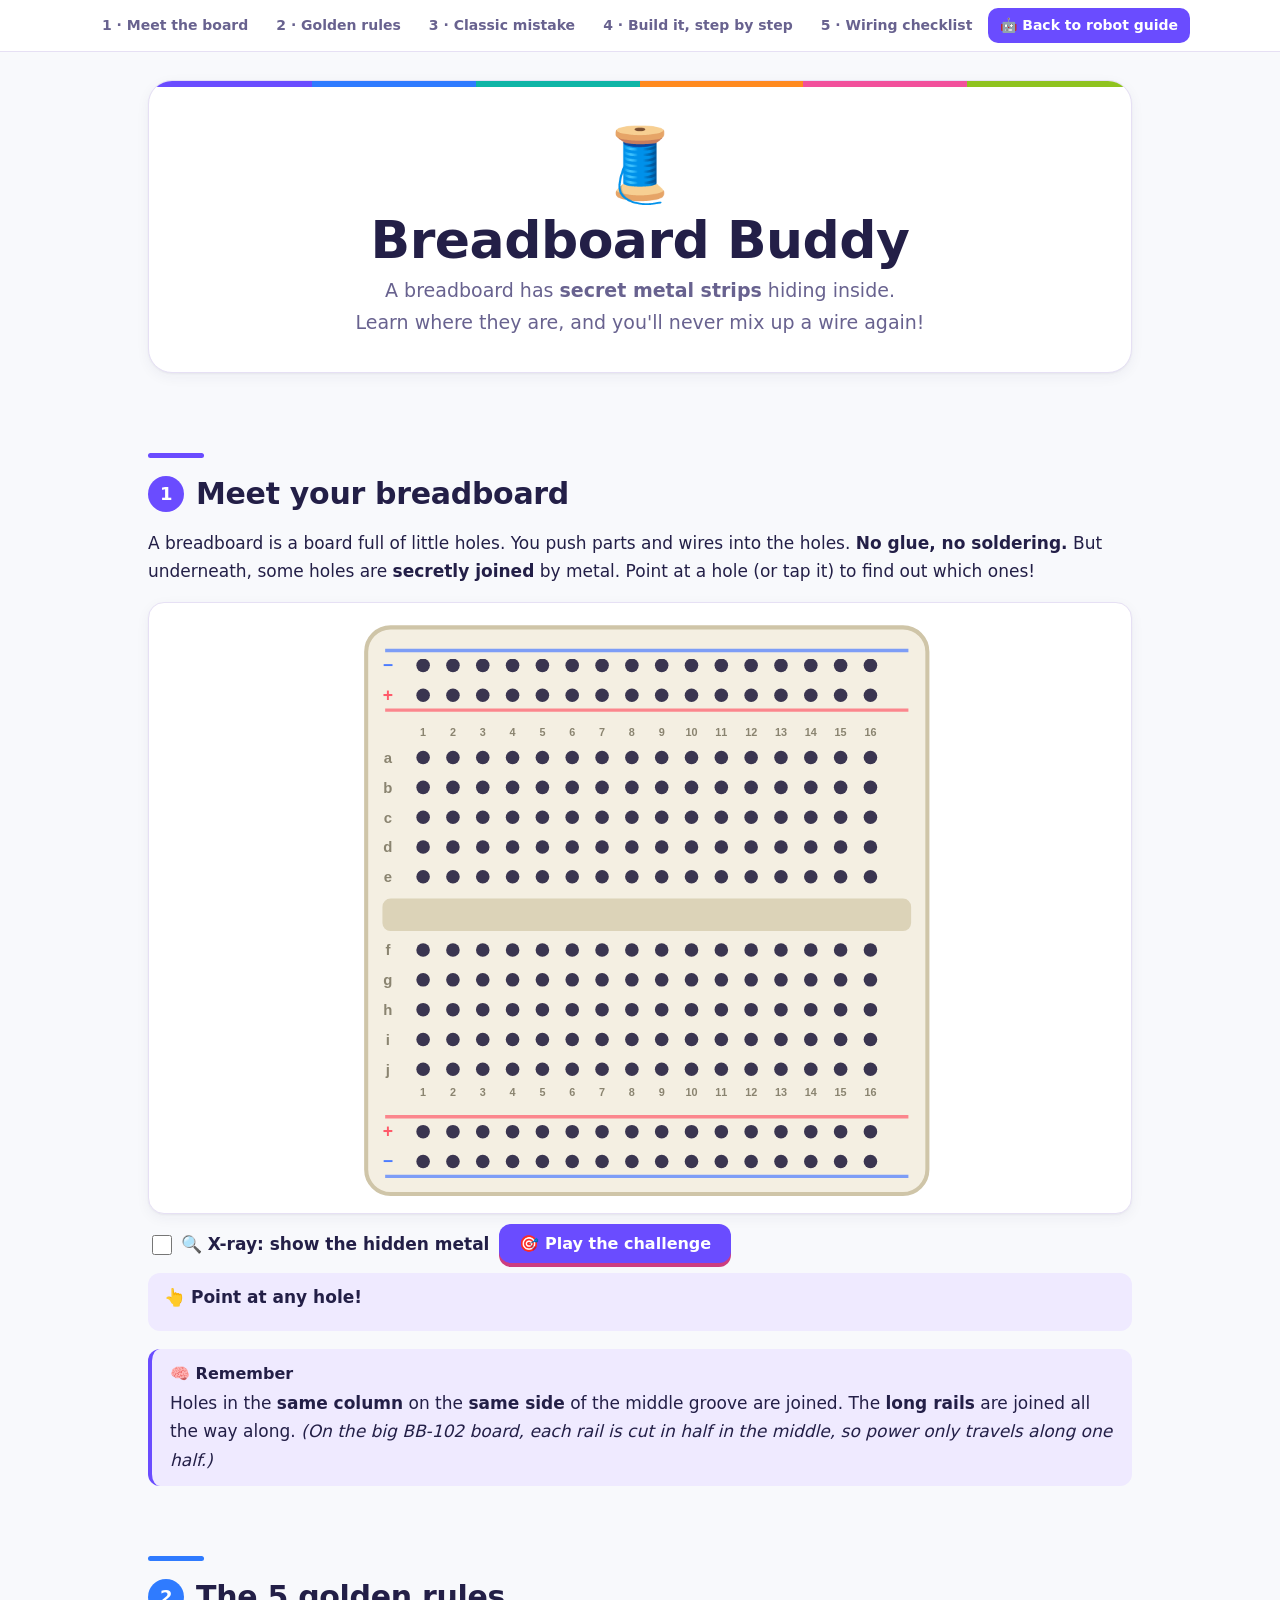
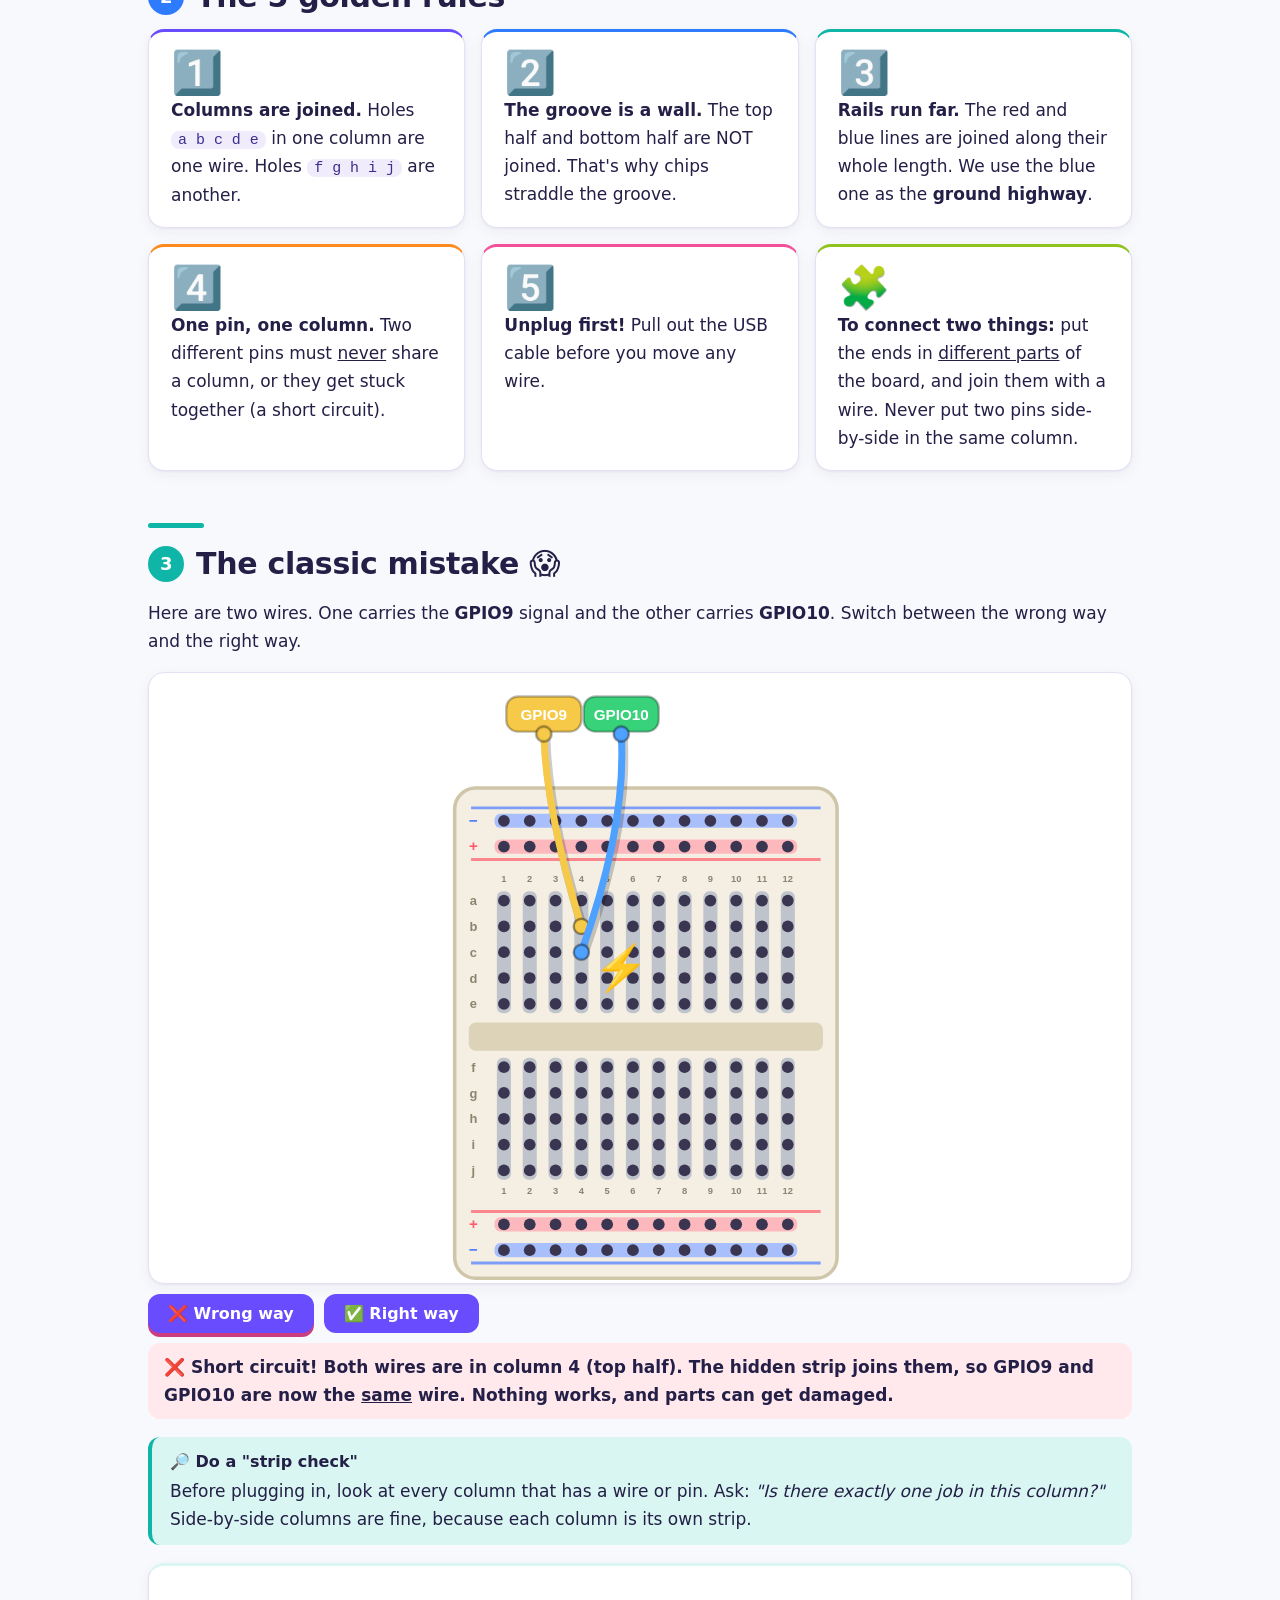
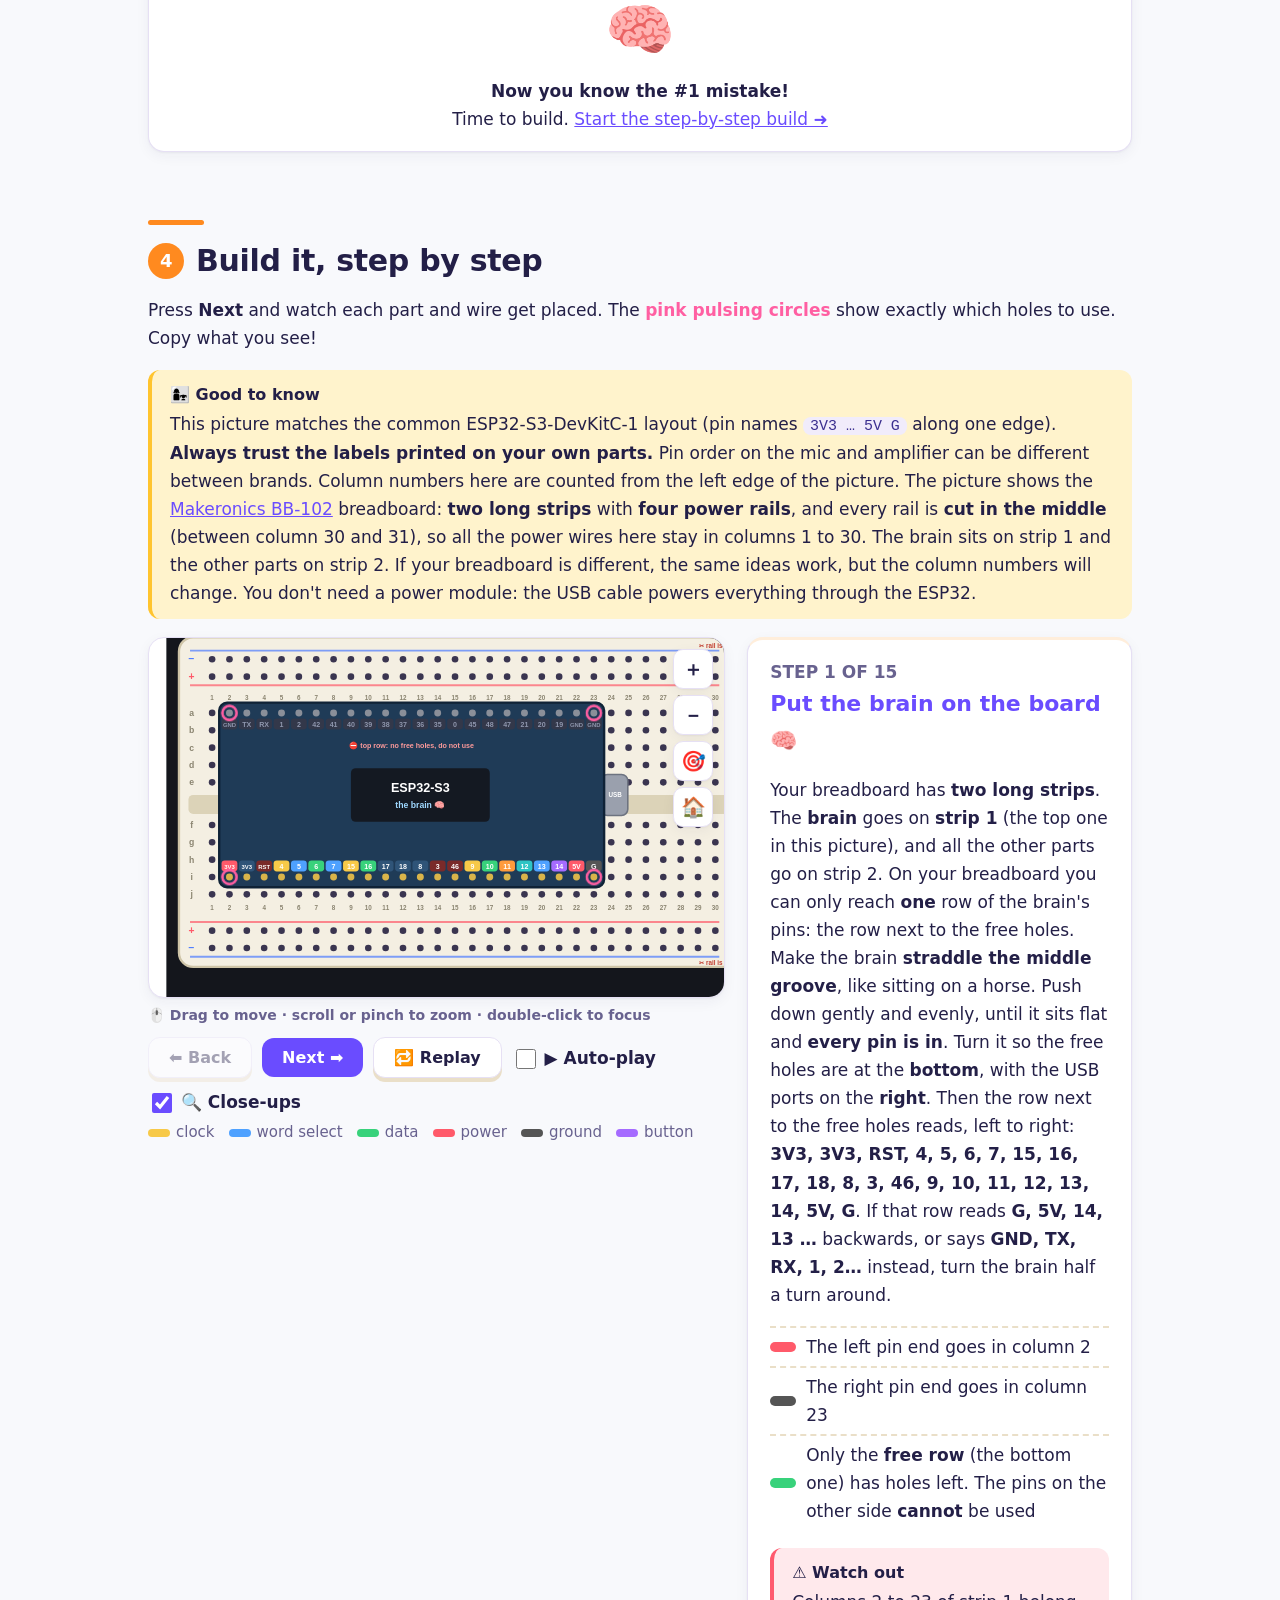
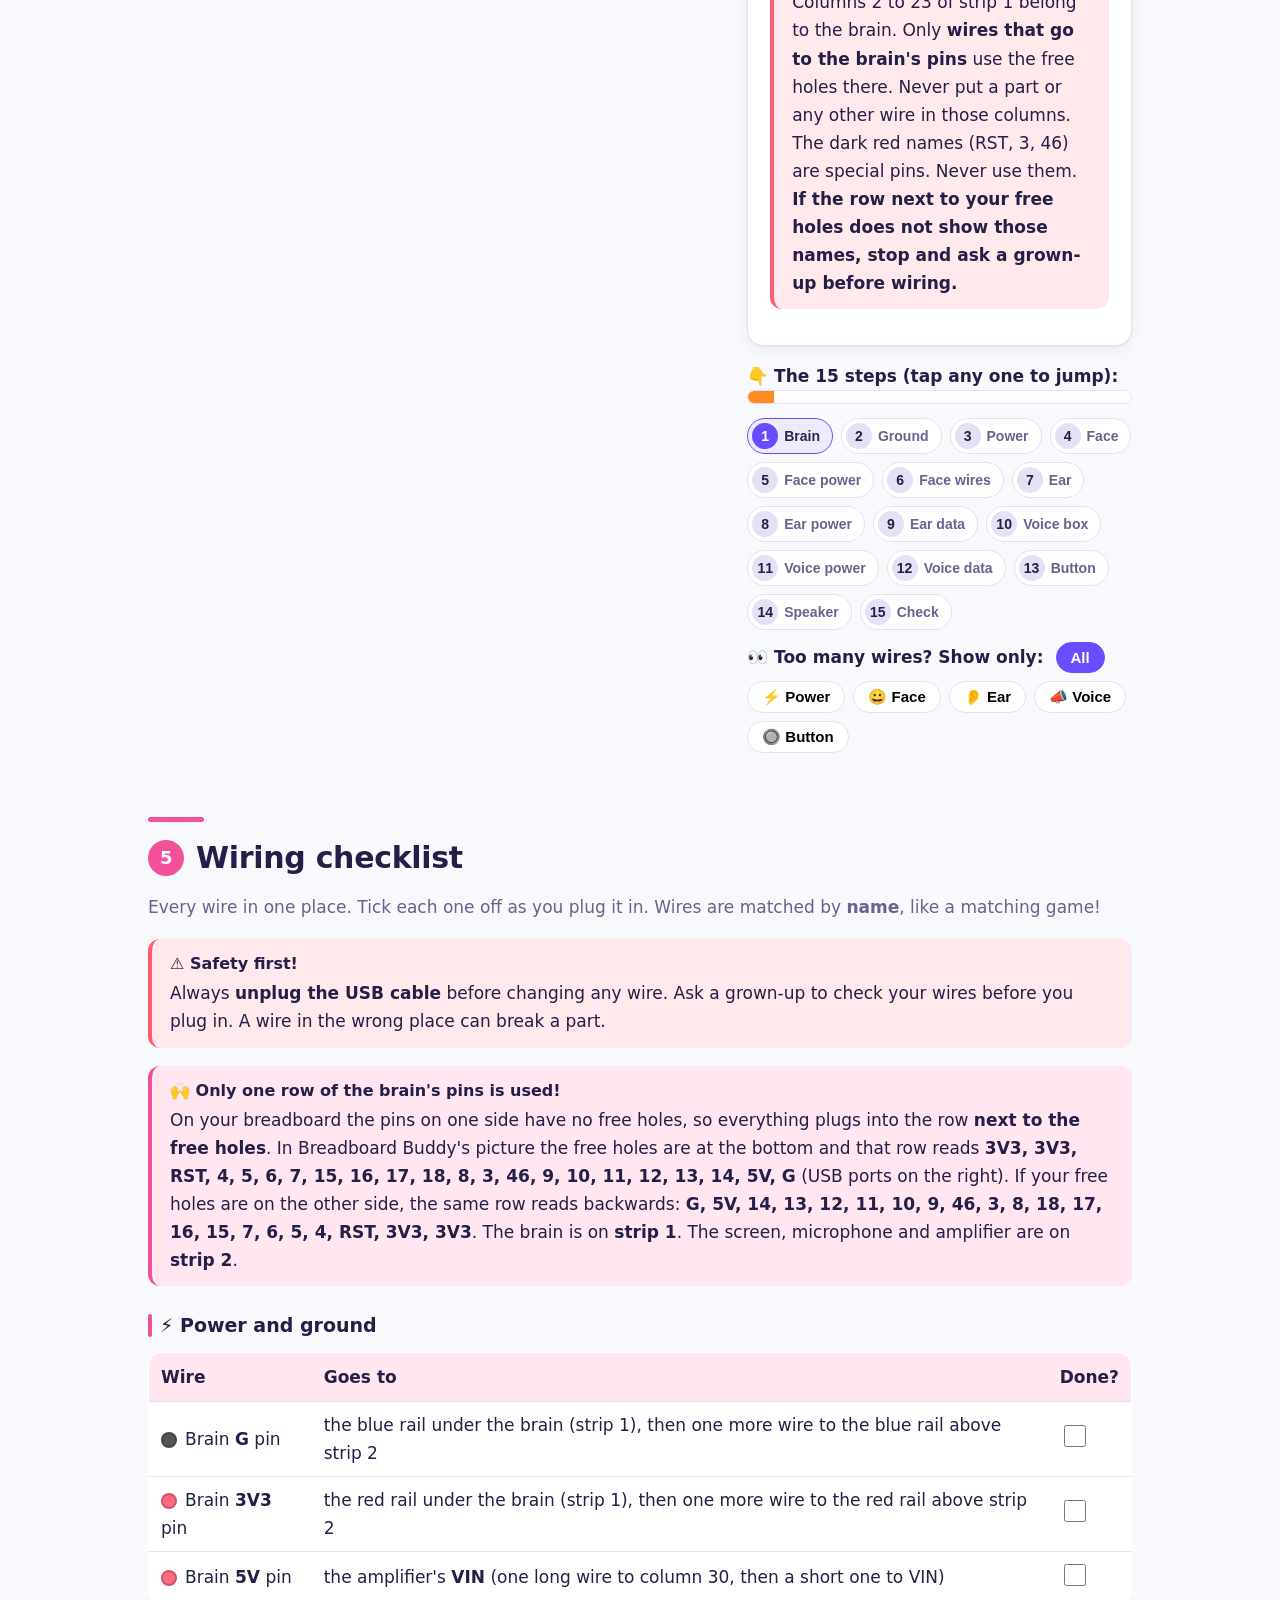
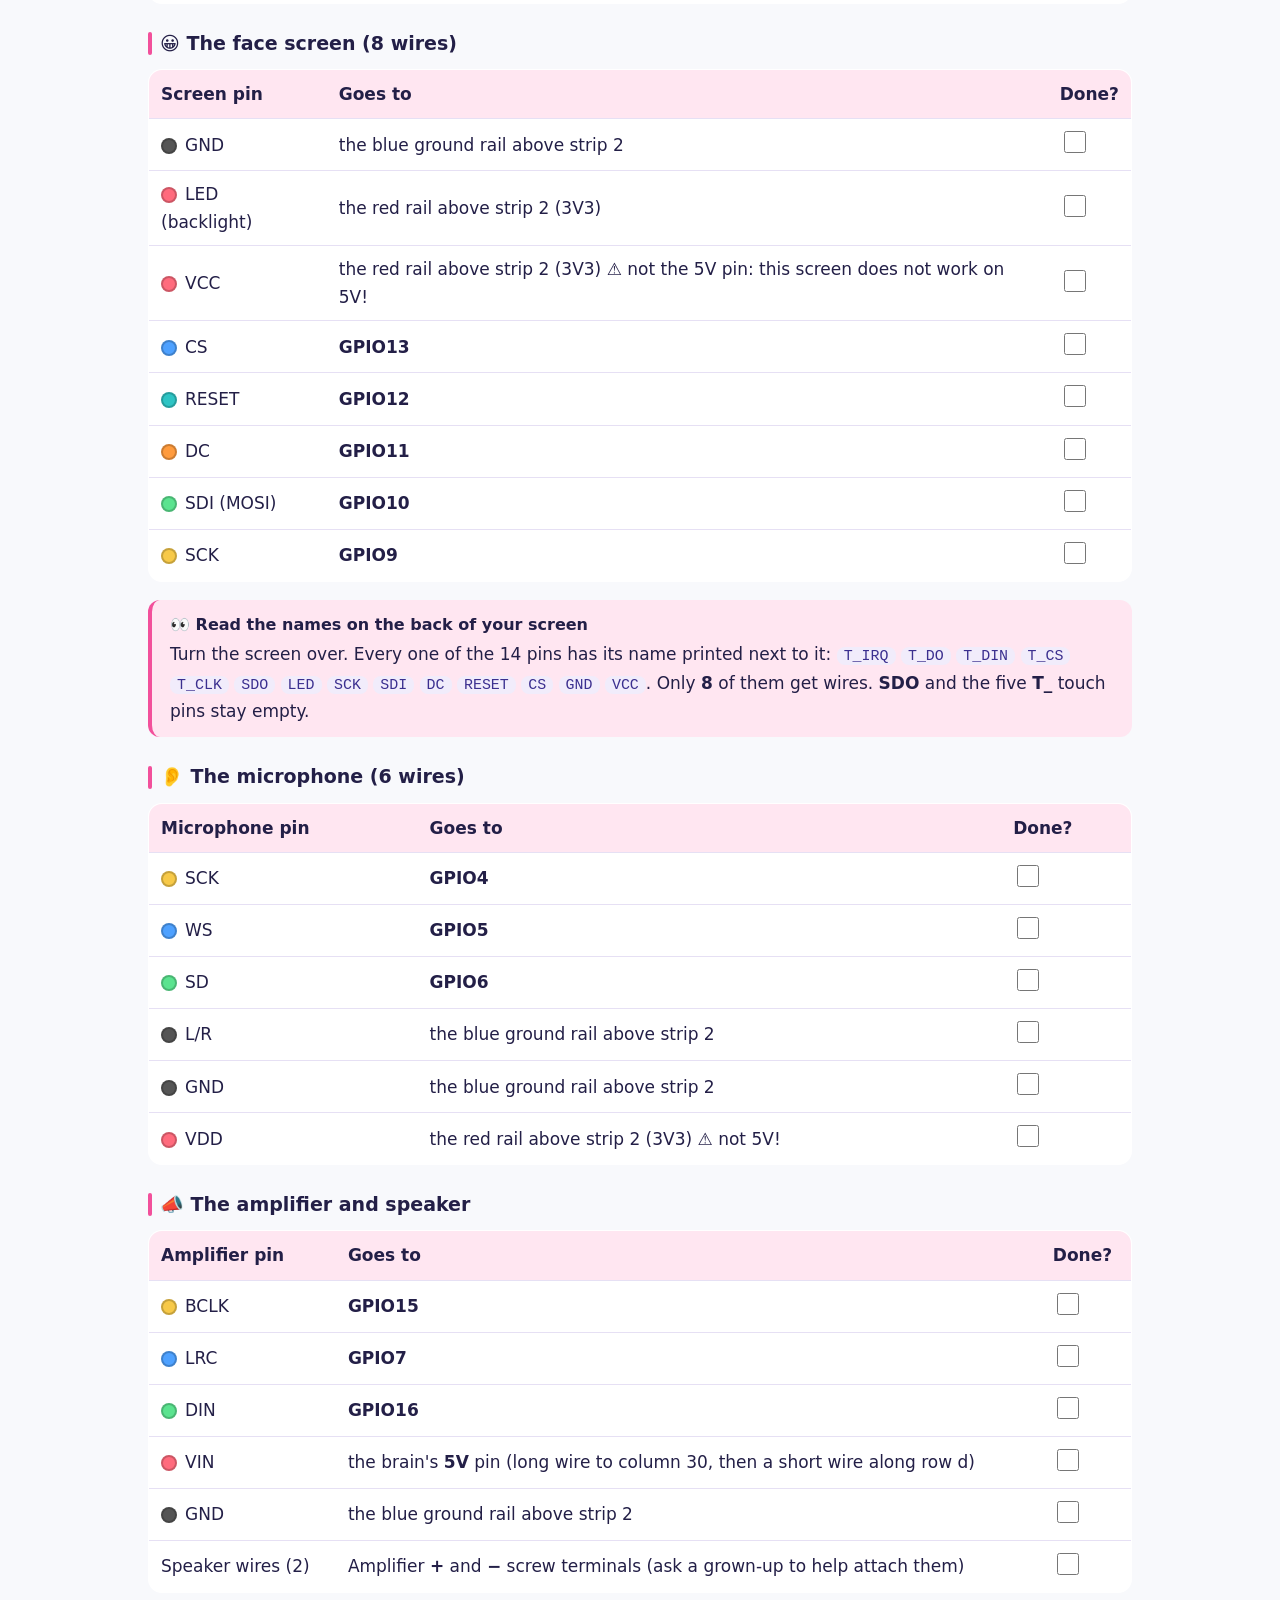
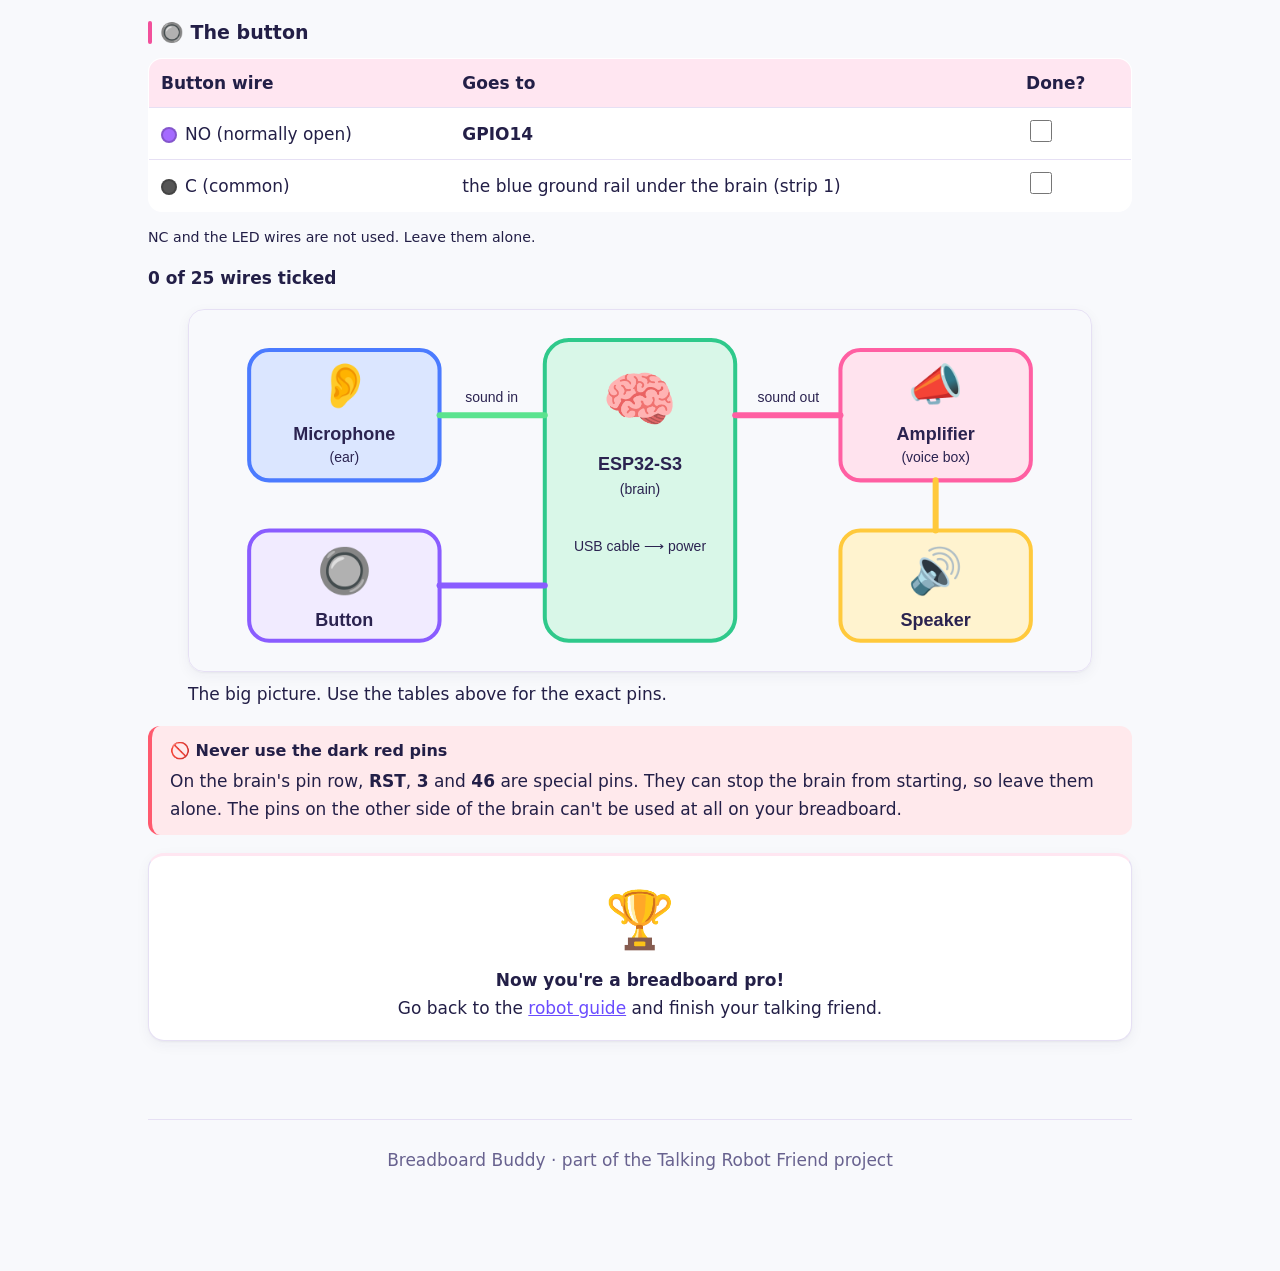
==== commit 199bbd4c: "Face fills the screen (all rotations, smooth drawing, SPI pin fix), screen VCC on 3V3, battery secti" ====
--- a/guide-breadboard.html
+++ b/guide-breadboard.html
@@ -223,7 +223,7 @@
     <tr><th>Wire</th><th>Goes to</th><th>Done?</th></tr>
     <tr><td><span class="dot" style="background:#555"></span>Brain <b>G</b> pin</td><td>the blue rail under the brain (strip 1), then one more wire to the blue rail above strip 2</td><td><input type="checkbox" class="c"></td></tr>
     <tr><td><span class="dot" style="background:#ff6b7d"></span>Brain <b>3V3</b> pin</td><td>the red rail under the brain (strip 1), then one more wire to the red rail above strip 2</td><td><input type="checkbox" class="c"></td></tr>
-    <tr><td><span class="dot" style="background:#ff6b7d"></span>Brain <b>5V</b> pin</td><td>the screen's <b>VCC</b> (one long wire)</td><td><input type="checkbox" class="c"></td></tr>
+    <tr><td><span class="dot" style="background:#ff6b7d"></span>Brain <b>5V</b> pin</td><td>the amplifier's <b>VIN</b> (one long wire to column 30, then a short one to VIN)</td><td><input type="checkbox" class="c"></td></tr>
   </table>
 
   <h3>😀 The face screen (8 wires)</h3>
@@ -231,7 +231,7 @@
     <tr><th>Screen pin</th><th>Goes to</th><th>Done?</th></tr>
     <tr><td><span class="dot" style="background:#555"></span>GND</td><td>the blue ground rail above strip 2</td><td><input type="checkbox" class="c"></td></tr>
     <tr><td><span class="dot" style="background:#ff6b7d"></span>LED (backlight)</td><td>the red rail above strip 2 (3V3)</td><td><input type="checkbox" class="c"></td></tr>
-    <tr><td><span class="dot" style="background:#ff6b7d"></span>VCC</td><td>the brain's <b>5V</b> pin ⚠️ not the red rail!</td><td><input type="checkbox" class="c"></td></tr>
+    <tr><td><span class="dot" style="background:#ff6b7d"></span>VCC</td><td>the red rail above strip 2 (3V3) ⚠️ not the 5V pin: this screen does not work on 5V!</td><td><input type="checkbox" class="c"></td></tr>
     <tr><td><span class="dot" style="background:#4ea1ff"></span>CS</td><td><b>GPIO13</b></td><td><input type="checkbox" class="c"></td></tr>
     <tr><td><span class="dot" style="background:#2ec4c4"></span>RESET</td><td><b>GPIO12</b></td><td><input type="checkbox" class="c"></td></tr>
     <tr><td><span class="dot" style="background:#ff9b3d"></span>DC</td><td><b>GPIO11</b></td><td><input type="checkbox" class="c"></td></tr>
@@ -257,7 +257,7 @@
     <tr><td><span class="dot" style="background:#f7c948"></span>BCLK</td><td><b>GPIO15</b></td><td><input type="checkbox" class="c"></td></tr>
     <tr><td><span class="dot" style="background:#4ea1ff"></span>LRC</td><td><b>GPIO7</b></td><td><input type="checkbox" class="c"></td></tr>
     <tr><td><span class="dot" style="background:#5be38f"></span>DIN</td><td><b>GPIO16</b></td><td><input type="checkbox" class="c"></td></tr>
-    <tr><td><span class="dot" style="background:#ff6b7d"></span>VIN</td><td>a short red wire to the screen's <b>VCC</b> column (it borrows 5V)</td><td><input type="checkbox" class="c"></td></tr>
+    <tr><td><span class="dot" style="background:#ff6b7d"></span>VIN</td><td>the brain's <b>5V</b> pin (long wire to column 30, then a short wire along row d)</td><td><input type="checkbox" class="c"></td></tr>
     <tr><td><span class="dot" style="background:#555"></span>GND</td><td>the blue ground rail above strip 2</td><td><input type="checkbox" class="c"></td></tr>
     <tr><td>Speaker wires (2)</td><td>Amplifier <b>+</b> and <b>−</b> screw terminals (ask a grown-up to help attach them)</td><td><input type="checkbox" class="c"></td></tr>
   </table>
@@ -542,11 +542,11 @@
     oops:'Check the names on <b>your</b> screen. If VCC is at the other end, turn the screen around. Never put wires on the <b>T_</b> touch pins or on <b>SDO</b>. The screen\'s 14 pins use their own 14 columns. Nothing else goes in those columns.',
     items:[{k:'part',n:'tft'}], rings:[[16,'e2'],[29,'e2']]},
    {t:'Power the face ⚡',
-    say:'The screen needs three power wires. <b>GND</b> goes to the blue ground rail above strip 2. <b>LED</b> (the backlight) goes to the red 3.3V rail above strip 2. <b>VCC</b> goes to the brain\'s <b>5V</b> pin, the second pin from the right end of the row. That long wire carries 5V to the screen.',
-    where:[['Gray: GND (col 28, row b) → strip 2 blue rail',COL.gray],['Red: strip 2 red rail → LED (col 22, row b)',COL.red],['Red: 5V pin (col 22, free row) → VCC (col 29, row b)',COL.red]],
-    oops:'Two red wires, two different jobs! <b>LED</b> goes to the <b>red rail</b> (3.3V). <b>VCC</b> goes to the brain\'s <b>5V</b> pin. Never put 5V on LED.',
+    say:'The screen needs three power wires, and all three come from the rails above strip 2. <b>GND</b> goes to the <b>blue</b> ground rail. <b>LED</b> (the backlight) and <b>VCC</b> both go to the <b>red 3.3V</b> rail. This screen works on 3.3 volts, so it never touches the 5V pin.',
+    where:[['Gray: GND (col 28, row b) → strip 2 blue rail',COL.gray],['Red: strip 2 red rail → LED (col 22, row b)',COL.red],['Red: strip 2 red rail → VCC (col 29, row b)',COL.red]],
+    oops:'Both red wires go to the <b>red 3.3V rail</b>. <b>Never put VCC on the brain\'s 5V pin:</b> this screen does not work with it (it flickers or stays dark).',
     items:[W([tftC('GND'),'b2'],[tftC('GND'),'bt2'],COL.gray,'face'),W([tftC('LED'),'rt2'],[tftC('LED'),'b2'],COL.red,'face'),
-           L(T('5V'),[tftC('VCC'),'b2'],COL.red,LT(0),'face')]},
+           W([tftC('VCC'),'rt2'],[tftC('VCC'),'b2'],COL.red,'face')]},
    {t:'Hook up the face\'s picture wires 🎨',
     say:'Five thin wires carry the picture from the brain to the screen: <b>pin 13 → CS</b>, <b>pin 12 → RESET</b>, <b>pin 11 → DC</b>, <b>pin 10 → SDI</b>, <b>pin 9 → SCK</b>. Match the names! They run along their own lanes in the gap between the two strips.',
     where:[['Blue: pin 13 (col 20) → CS (col 27, row b)',COL.blue],['Teal: pin 12 (col 19) → RESET (col 26, row b)',COL.teal],['Orange: pin 11 (col 18) → DC (col 25, row b)',COL.orange],['Green: pin 10 (col 17) → SDI (col 24, row b)',COL.green],['Yellow: pin 9 (col 16) → SCK (col 23, row b)',COL.yellow]],
@@ -574,10 +574,10 @@
     oops:'The <code>GAIN</code> and <code>SD</code> pins stay empty. No wires there!',
     items:[{k:'part',n:'amp'}], rings:[[8,'e2'],[14,'e2']]},
    {t:'Power the amplifier ⚡',
-    say:'The amplifier needs the strong <b>5V</b> too. The screen\'s <b>VCC</b> already has 5V, so we <b>borrow</b> it: one red wire from a free hole in the <b>VCC column</b> to a free hole in the amplifier\'s <b>VIN column</b>. Then connect the amp\'s <b>GND</b> to the blue rail above strip 2.',
-    where:[['Red: free hole in the screen\'s VCC column (col 29, row d) → free hole in the amp\'s VIN column (col 14, row d)',COL.red],['Gray: amp GND (col 13, row b) → strip 2 blue rail',COL.gray]],
-    oops:'Use <b>row d</b> for the red wire so it stays out of the way. Both holes must be in the <b>same column as the pin</b>. Mixing up VIN and GND can break the amplifier. Red = power, gray = ground. Double check with a grown-up!',
-    items:[W([tftC('VCC'),'d2'],[ampC('VIN'),'d2'],COL.red,'voice'),W([ampC('GND'),'b2'],[ampC('GND'),'bt2'],COL.gray,'voice')]},
+    say:'The amplifier needs the strong <b>5V</b>. Run a long red wire from the brain\'s <b>5V</b> pin (second pin from the right end of the row) to <b>column 30, row b</b> on strip 2. Then a short red wire along <b>row d</b> carries it from column 30 to the amplifier\'s <b>VIN</b> column. Last, connect the amp\'s <b>GND</b> to the blue rail above strip 2.',
+    where:[['Red: 5V pin (col 22, free row) → column 30, row b',COL.red],['Red: column 30, row d → free hole in the amp\'s VIN column (col 14, row d)',COL.red],['Gray: amp GND (col 13, row b) → strip 2 blue rail',COL.gray]],
+    oops:'Column 30 has no part in it, so the 5V wire has its own column. Use <b>row d</b> for the short red wire so it stays out of the way. Both ends must be in the <b>same column as their pin or wire</b>. Mixing up VIN and GND can break the amplifier. Red = power, gray = ground. Double check with a grown-up!',
+    items:[L(T('5V'),[30,'b2'],COL.red,LT(0),'voice'),W([30,'d2'],[ampC('VIN'),'d2'],COL.red,'voice'),W([ampC('GND'),'b2'],[ampC('GND'),'bt2'],COL.gray,'voice')]},
    {t:'Hook up the amplifier\'s signals 📡',
     say:'Three data wires take the voice from the brain to the amp: <b>pin 7 → LRC</b>, <b>pin 15 → BCLK</b>, <b>pin 16 → DIN</b>. Each one drops straight down from the brain to the amp.',
     where:[['Blue: pin 7 (col 8) → LRC (col 8, row b)',COL.blue],['Yellow: pin 15 (col 9) → BCLK (col 9, row b)',COL.yellow],['Green: pin 16 (col 10) → DIN (col 10, row b)',COL.green]],
@@ -595,7 +595,7 @@
     items:[{k:'part',n:'spk'},W([SPK[0]-16,SPK[1]-40],AMP_T1,COL.red,'voice'),W([SPK[0]+16,SPK[1]-40],AMP_T2,COL.black,'voice')]},
    {t:'Final strip check ✅',
     say:'Look at your board. <b>Every column should have ONE job.</b> Too many wires? Use the buttons under the picture to show just one part\'s wires. Then ask a grown-up to double-check before plugging in the USB cable!',
-    where:[['Strip 1: the brain in columns 2–23, wires only in the free row',COL.green],['Strip 2: microphone in 1–6, amplifier in 8–14, face screen in 16–29',COL.green],['Red rails = 3.3V (mic and screen backlight). The 5V wire goes to the screen\'s VCC, then is borrowed by the amplifier',COL.red],['Blue rails: brain G, screen GND, mic ×2, amp, button. All power wires stay in columns 1–30',COL.gray]],
+    where:[['Strip 1: the brain in columns 2–23, wires only in the free row',COL.green],['Strip 2: microphone in 1–6, amplifier in 8–14, face screen in 16–29',COL.green],['Red rails = 3.3V (mic, screen backlight and screen VCC). Only the amplifier gets 5V, from the brain\'s 5V pin',COL.red],['Blue rails: brain G, screen GND, mic ×2, amp, button. All power wires stay in columns 1–30',COL.gray]],
     oops:'',
     items:[], rings:[]}
   ];
--- a/kids-theme.css
+++ b/kids-theme.css
@@ -442,13 +442,13 @@
 body.bands .hero{color:var(--ink);text-align:center;background:none;border:0;box-shadow:none;border-radius:0;margin:0;padding:54px 0 96px}
 body.bands .hero::before{
   top:0;
-  background:radial-gradient(circle at 12% 30%,rgba(255,255,255,.55),transparent 22%),radial-gradient(circle at 90% 70%,rgba(255,255,255,.4),transparent 26%),
-    url("data:image/svg+xml,%3Csvg xmlns='http://www.w3.org/2000/svg' width='34' height='34'%3E%3Ccircle cx='5' cy='5' r='2.6' fill='%23e8590c' fill-opacity='.22'/%3E%3C/svg%3E"),#ffc42e;
+  background:radial-gradient(circle at 10% 20%,rgba(255,255,255,.9),transparent 26%),radial-gradient(circle at 92% 80%,rgba(255,236,170,.7),transparent 30%),
+    url("data:image/svg+xml,%3Csvg xmlns='http://www.w3.org/2000/svg' width='34' height='34'%3E%3Ccircle cx='5' cy='5' r='2.6' fill='%234f9be8' fill-opacity='.22'/%3E%3C/svg%3E"),linear-gradient(180deg,#d8ecff,#eef6ff);
 }
 body.bands .hero .robot{font-size:96px;filter:drop-shadow(0 8px 0 rgba(35,31,71,.18));animation:bob 2.4s ease-in-out infinite}
 @keyframes bob{50%{transform:translateY(-10px) rotate(4deg)}}
 body.bands .hero h1{color:var(--ink);-webkit-text-fill-color:var(--ink);font-size:clamp(34px,6vw,60px);font-weight:900;letter-spacing:-1.2px}
-body.bands .hero p{color:#4a3b00;font-weight:600;font-size:20px}
+body.bands .hero p{color:#3c4a78;font-weight:600;font-size:20px}
 body.bands .chips .chip:nth-child(n){background:#fff;box-shadow:0 3px 0 rgba(35,31,71,.18)}
 body.bands footer{margin-top:0;padding:40px 0 10px;border:0;color:var(--muted)}
 
@@ -457,3 +457,34 @@
   body.bands section h2{padding-right:70px;min-height:60px}
   body.bands section h2::after{width:56px;height:56px;font-size:30px;margin-top:-28px}
 }
+
+/* code blocks: light box with dark text */
+body.bands pre,pre{background:#f4f1fb;color:#14141c;border:1px solid var(--line);border-top:0;border-radius:0 0 12px 12px}
+body.bands pre code,body.bands section pre code,body.bands :is(.card,.pcard,.tip,.safe,.grownup,.steps li,details,.filecard,.maker,.ospick,.lvl) pre code{background:none;color:inherit;padding:0;border-radius:0}
+.codewrap .fn{background:#e4def5;color:#14141c;border:1px solid var(--line);border-bottom:0;border-radius:12px 12px 0 0}
+.cm,body.bands .cm{color:#5b7a66}
+.hl{background:rgba(245,179,1,.35);color:#14141c}
+pre .kw{color:#a626a4}pre .st{color:#a0620a}pre .nm{color:#0b7285}pre .fnm{color:#1c4fd8}pre .pp{color:#6a4cff}
+
+/* hero banner picture */
+body.bands .hero{padding:44px 0 92px}
+.banner{display:block;width:min(100%,780px);height:auto;margin:0 auto 24px;border-radius:26px;border:6px solid #fff;box-shadow:0 16px 38px rgba(35,31,71,.22);background:#fff}
+@media(max-width:700px){.banner{border-width:4px;border-radius:18px}}
+
+/* kid-friendly "how it talks" strip */
+.kidflow{display:grid;grid-template-columns:repeat(auto-fit,minmax(145px,1fr));gap:16px;margin:22px 0 4px;counter-reset:none}
+.fstep{position:relative;display:flex;flex-direction:column;align-items:center;text-align:center;gap:4px;
+  background:#fff;border:1px solid var(--line);border-top:6px solid var(--k);border-radius:22px;padding:30px 12px 16px;box-shadow:var(--shadow);color:var(--ink)}
+.fstep:nth-child(1){--k:var(--c4)}.fstep:nth-child(2){--k:var(--c5)}.fstep:nth-child(3){--k:var(--c1)}
+.fstep:nth-child(4){--k:var(--c2)}.fstep:nth-child(5){--k:var(--c3)}.fstep:nth-child(6){--k:var(--c6)}
+.fstep i{position:absolute;top:-17px;left:50%;margin-left:-17px;width:34px;height:34px;border-radius:50%;background:var(--k);color:#fff;
+  font:800 17px var(--font);font-style:normal;display:grid;place-items:center;box-shadow:0 3px 0 rgba(35,31,71,.18)}
+.fstep .em{font-size:56px;line-height:1.1;display:block;animation:hop 2.6s ease-in-out infinite}
+.fstep:nth-child(2) .em{animation-delay:.25s}.fstep:nth-child(3) .em{animation-delay:.5s}
+.fstep:nth-child(4) .em{animation-delay:.75s}.fstep:nth-child(5) .em{animation-delay:1s}.fstep:nth-child(6) .em{animation-delay:1.25s}
+@keyframes hop{0%,70%,100%{transform:none}80%{transform:translateY(-9px) rotate(-5deg)}90%{transform:translateY(0) rotate(4deg)}}
+.fstep b{font-size:20px;color:var(--k);filter:brightness(.82)}
+.fstep small{font-size:14px;line-height:1.4;color:var(--muted)}
+.fstep:not(:last-child)::after{content:"➜";position:absolute;right:-17px;top:50%;margin-top:-14px;z-index:2;width:26px;height:26px;border-radius:50%;
+  background:var(--k);color:#fff;font-size:14px;display:grid;place-items:center;box-shadow:0 2px 0 rgba(35,31,71,.15)}
+@media(max-width:1020px){.fstep::after{display:none!important}}
